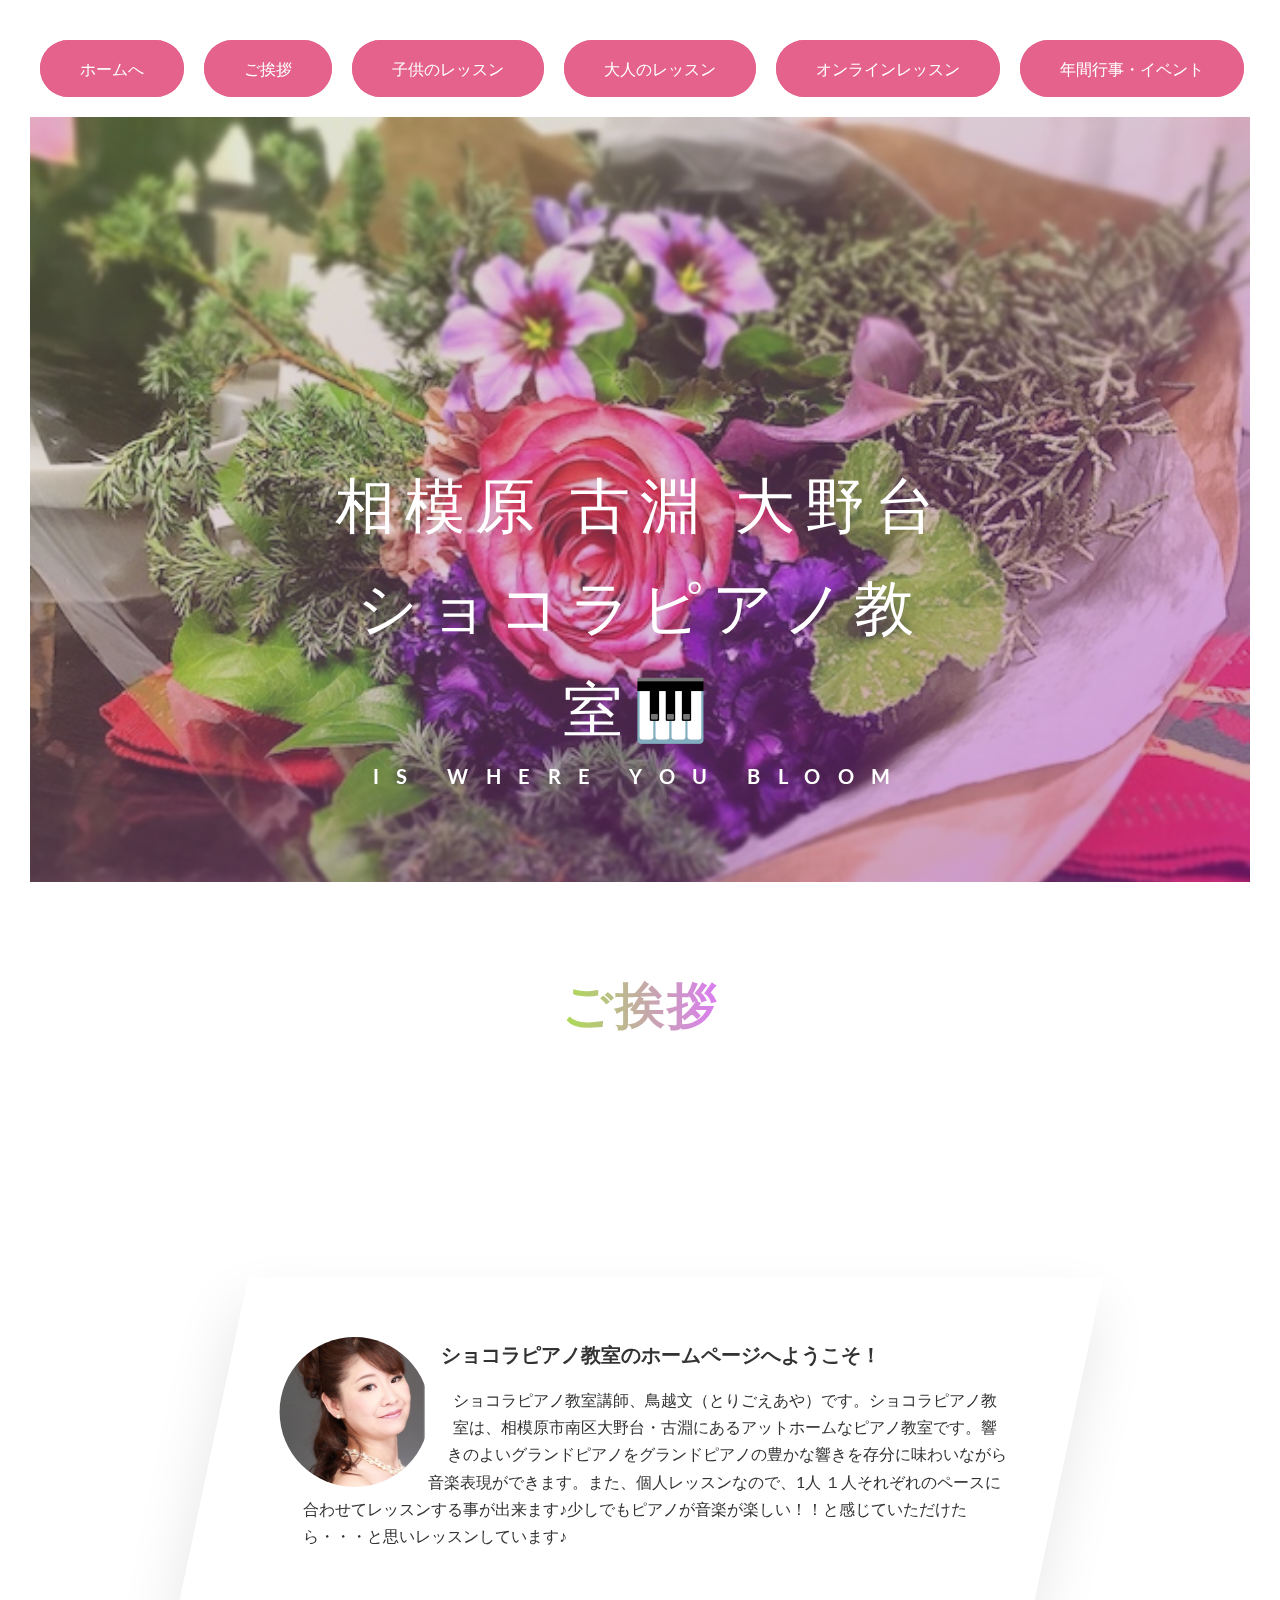
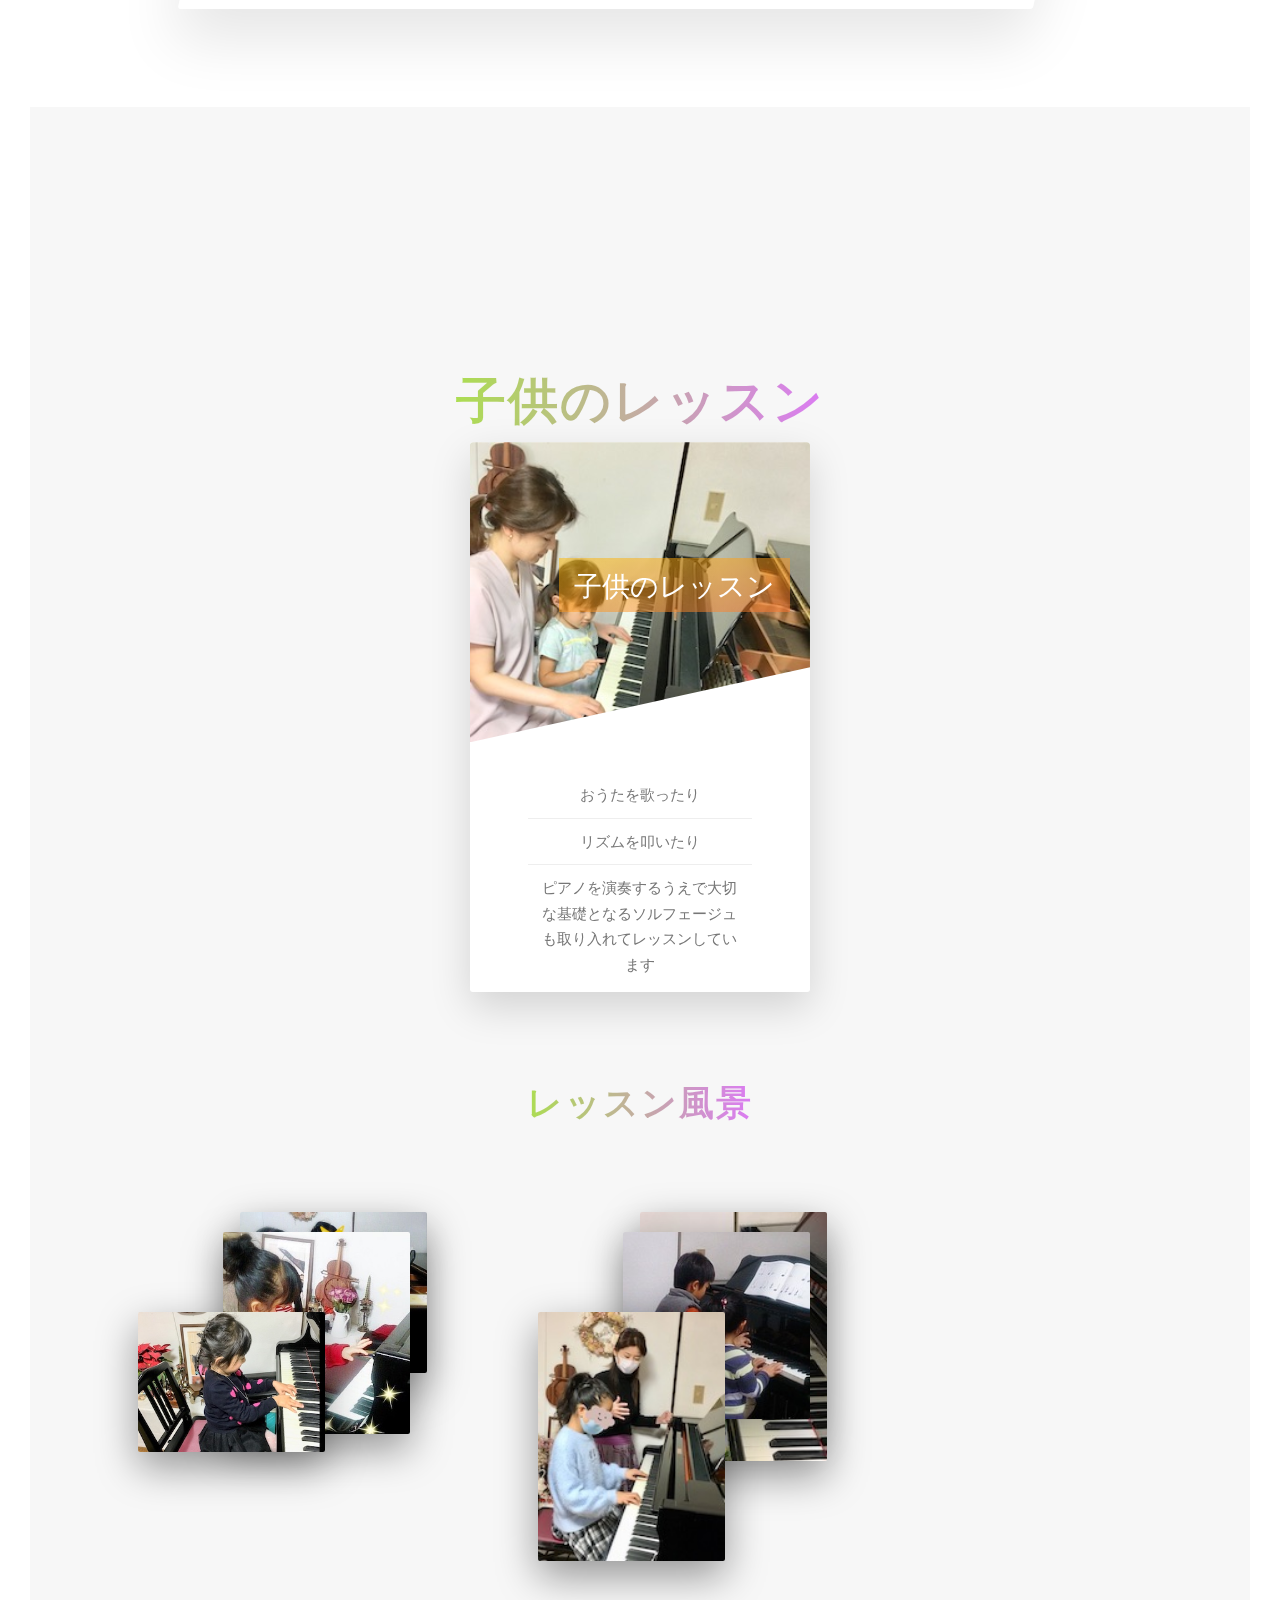
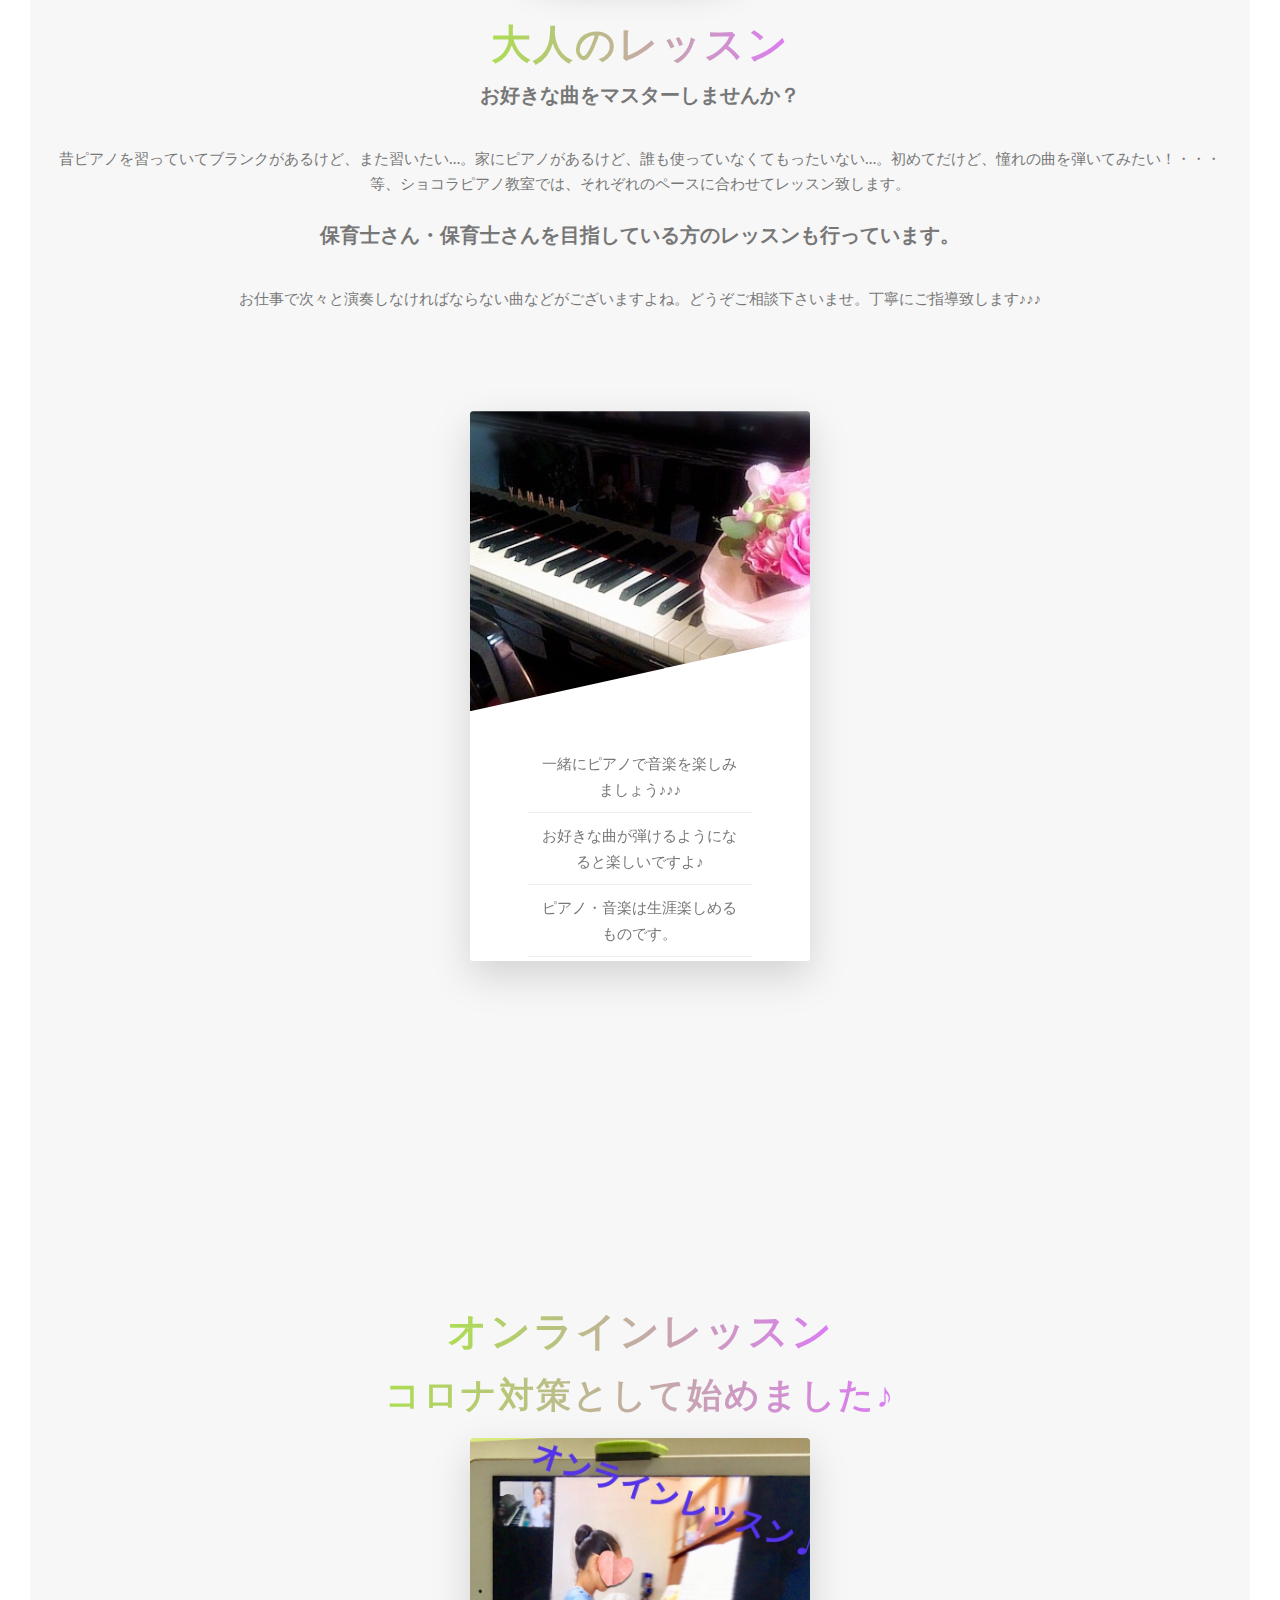
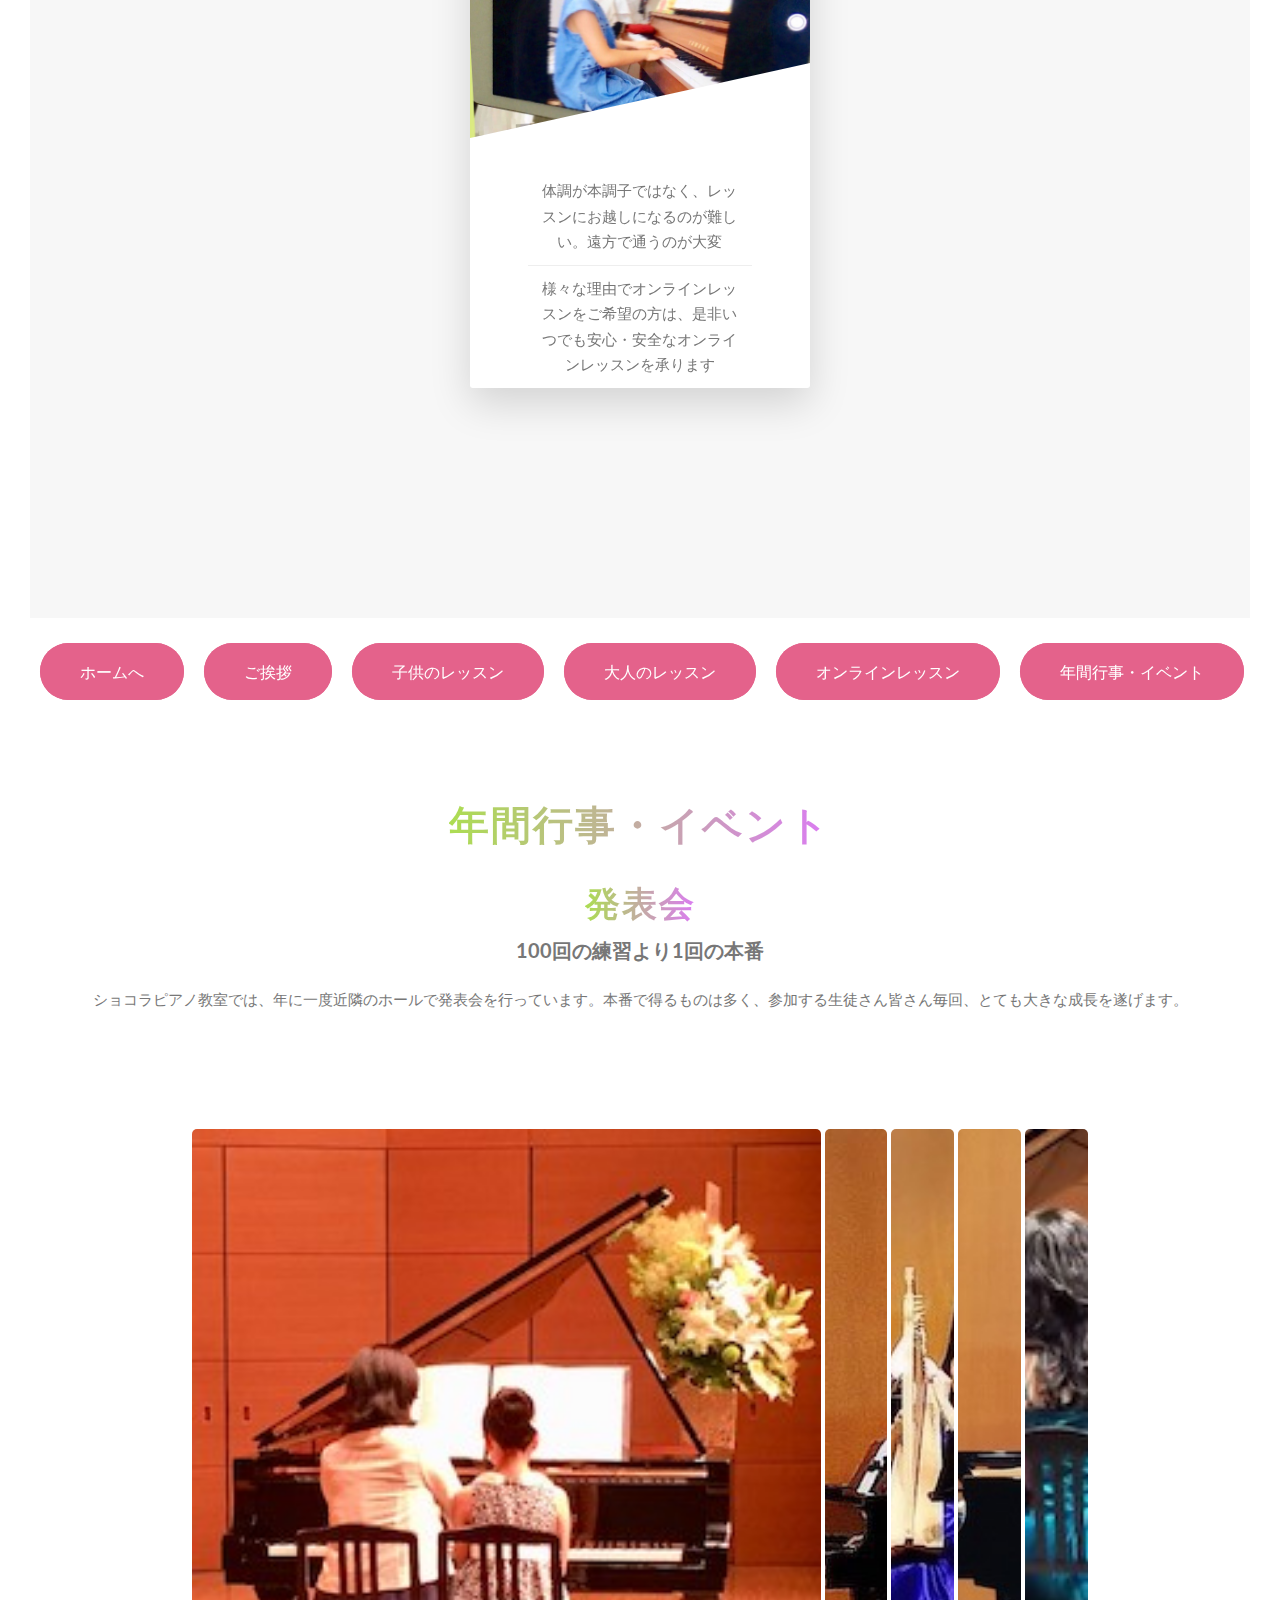
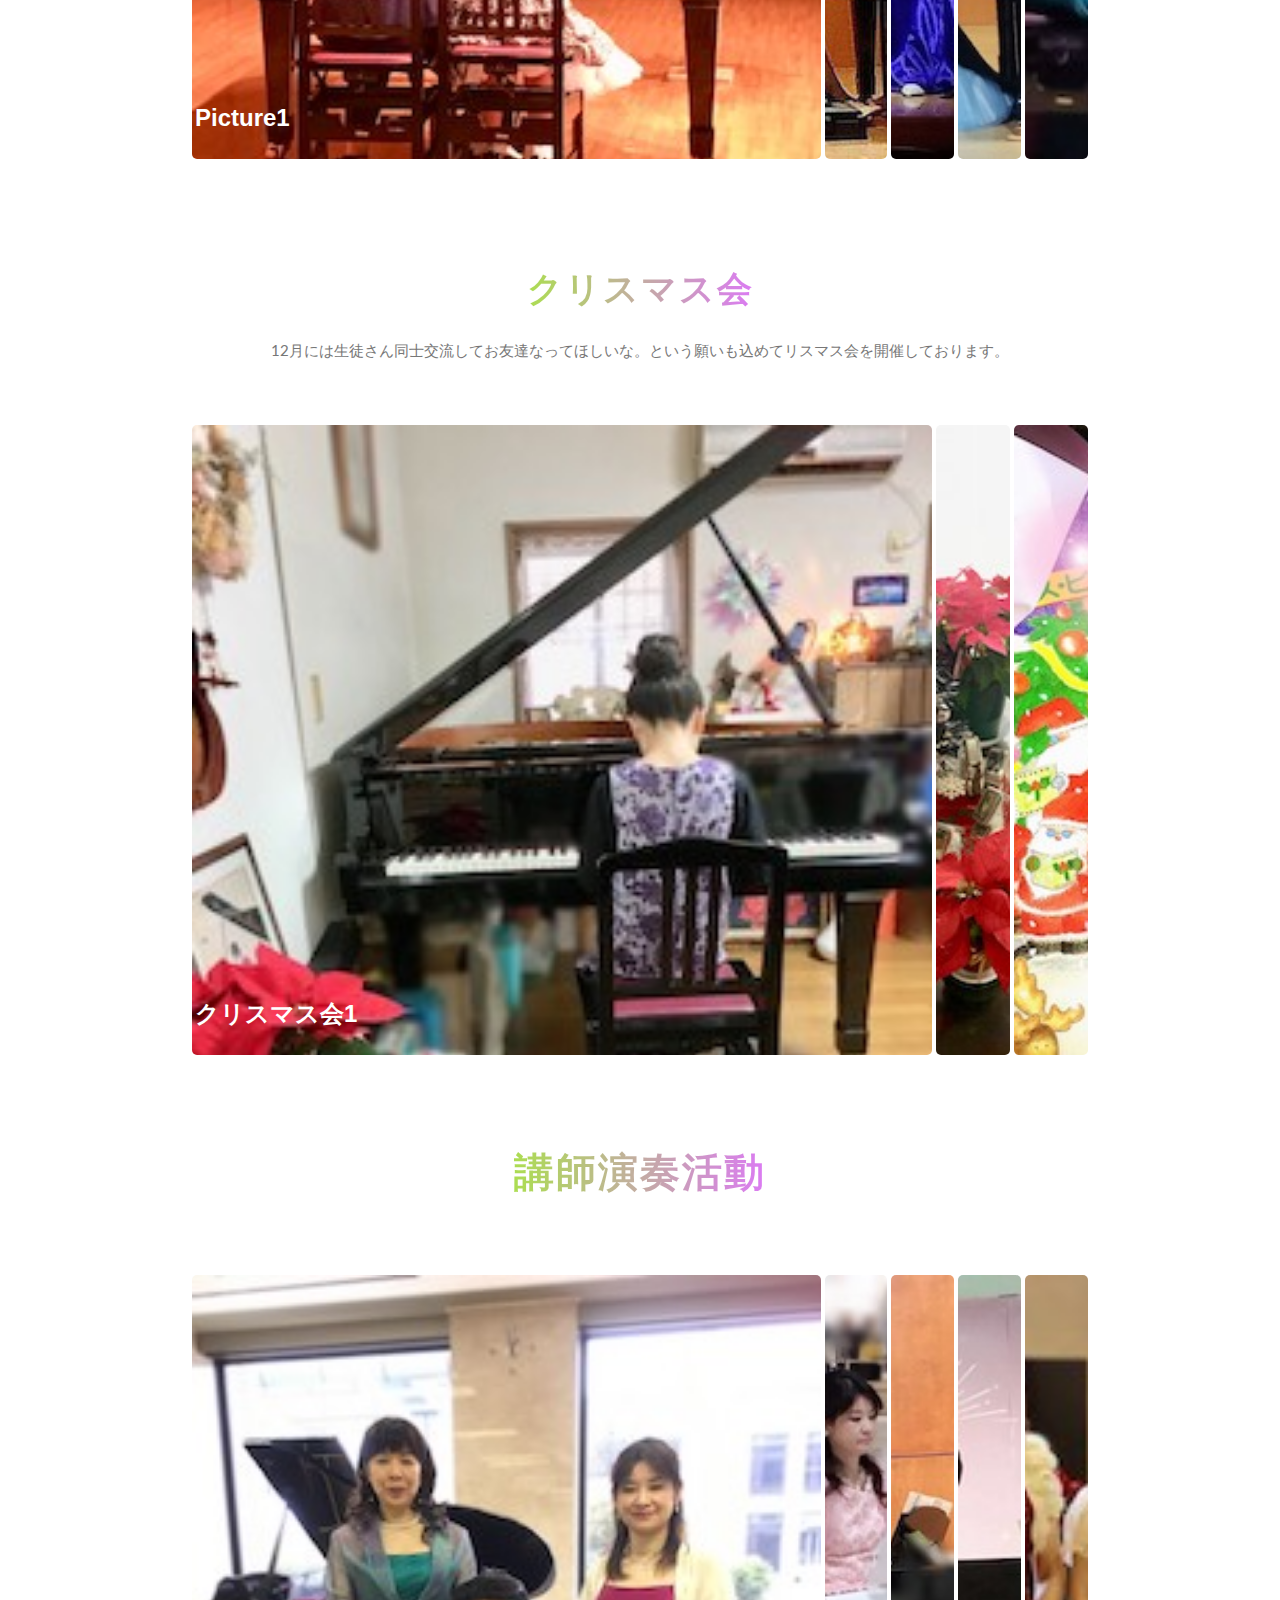
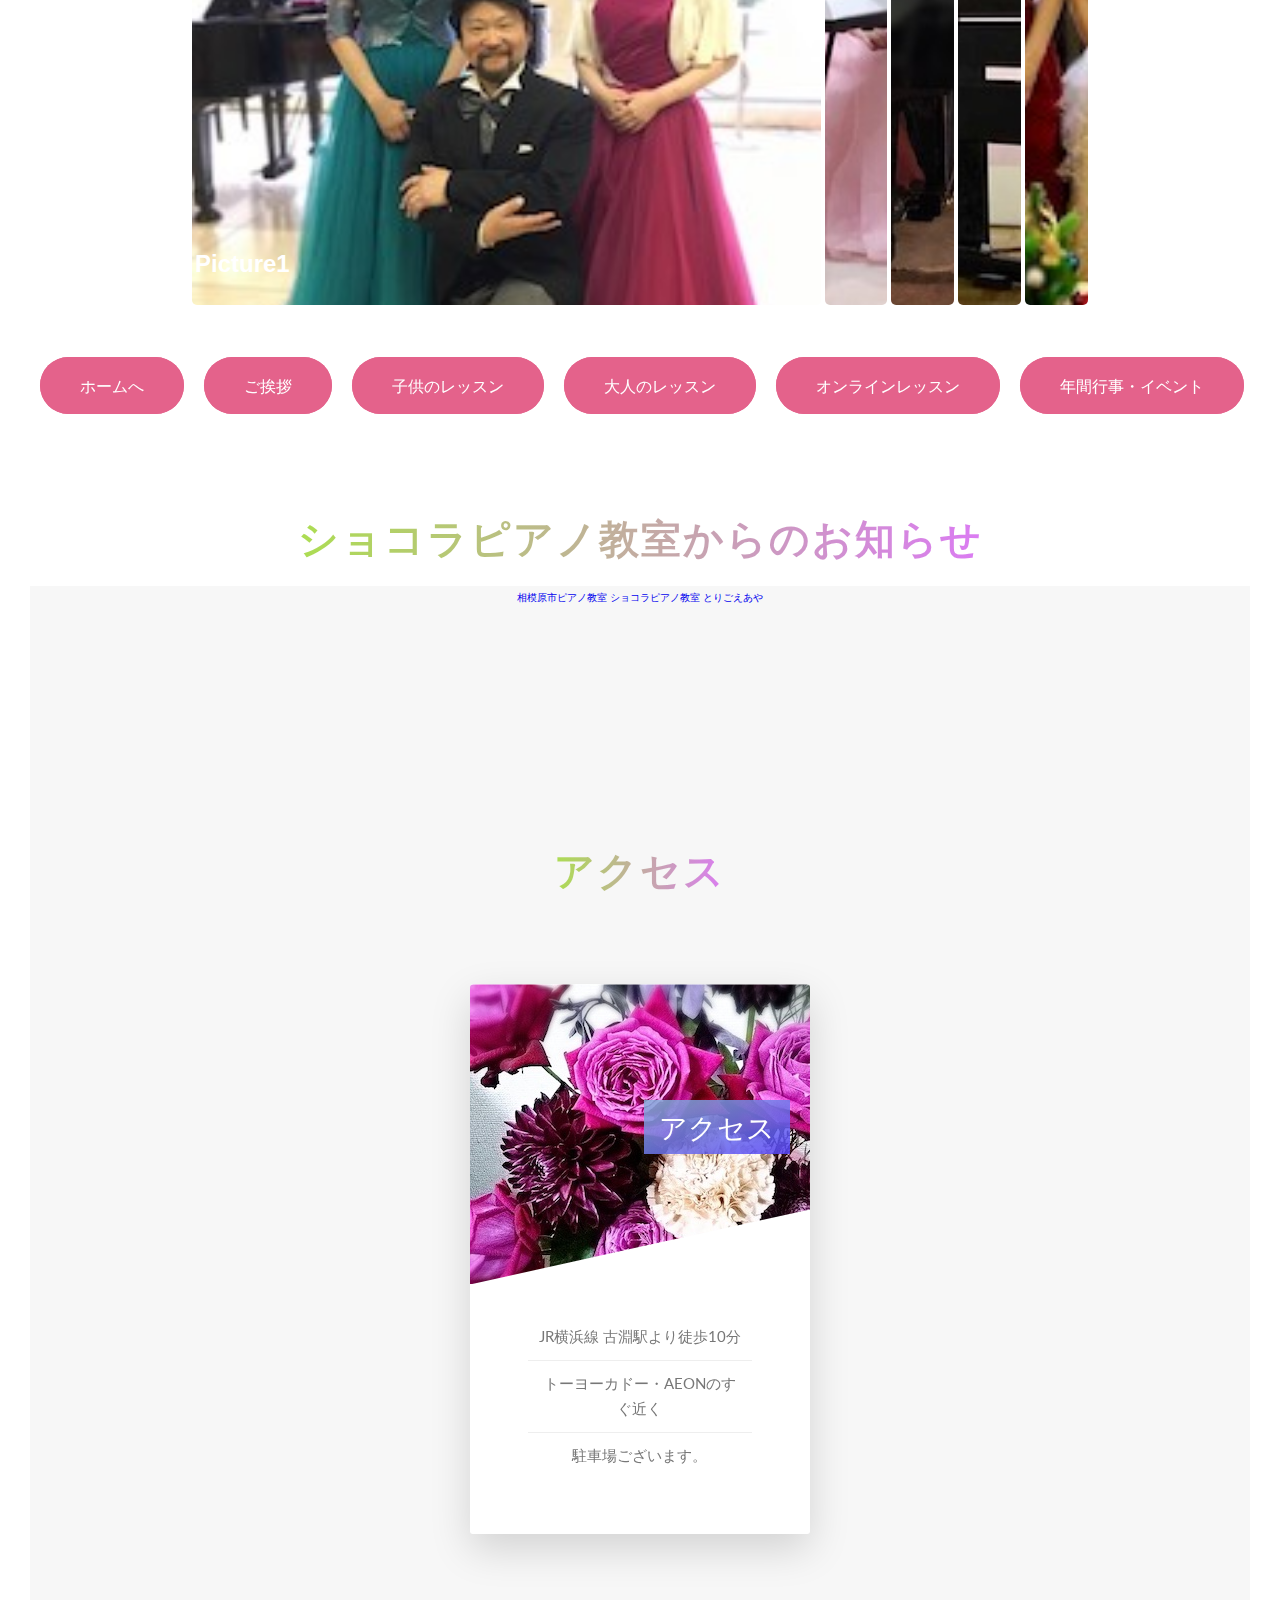
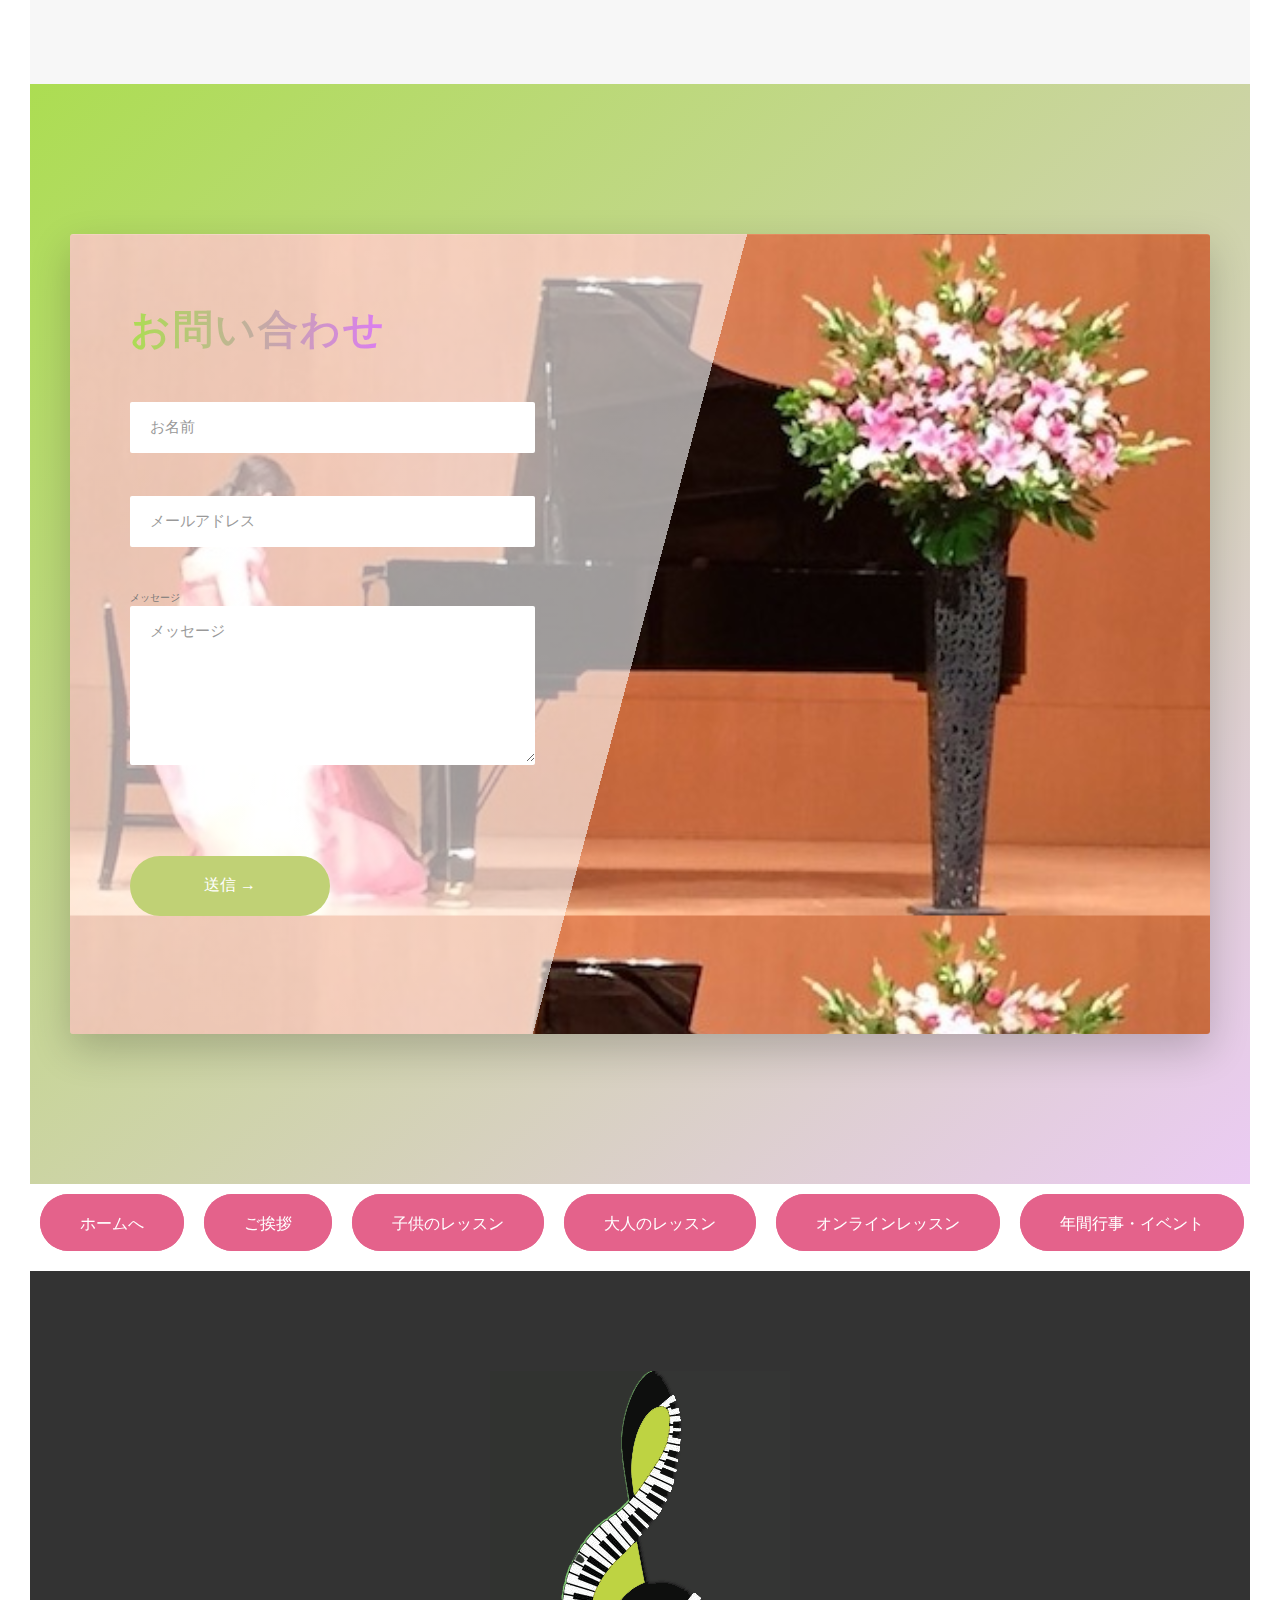
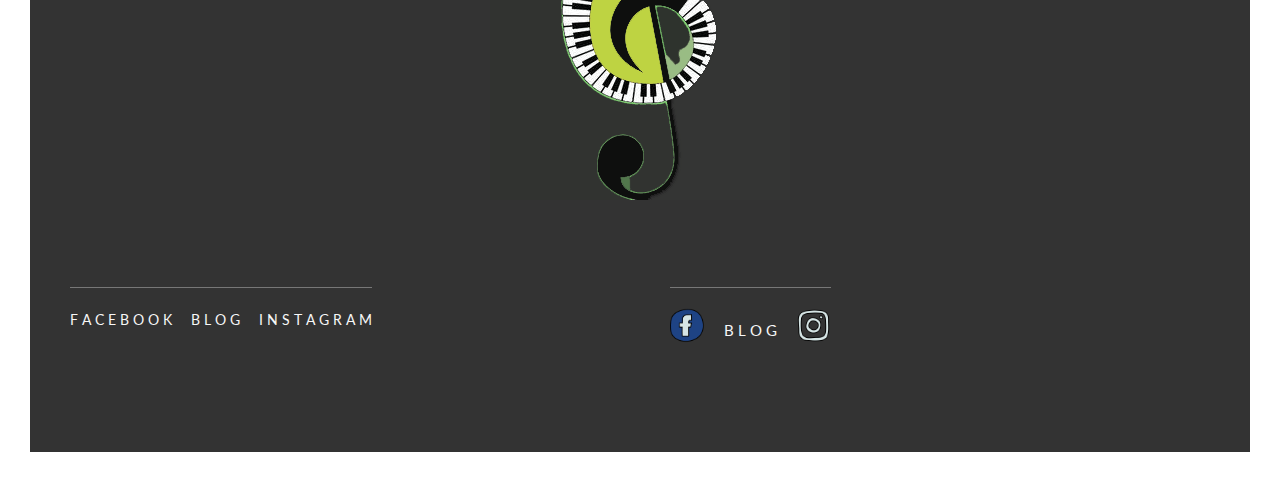
==== index.html @ 2143bd42 "送信ボタンリバート" ====
<!DOCTYPE html>
<html lang="ja">
<head>
    <meta charset="UTF-8" />
    <meta name="viewport" content="width=device-width, initial-scale=1.0" />
        <meta http-equiv="X-UA-Compatible" content="ie=edge">
        <meta name="description" content="ショコラピアノ教室 is where you bloom">
        <!-- <meta property="og:url" content="https://chocolatpianoar.com" /> -->
        <meta property="og:type" content=" ページの種類" />
        <meta property="og:title" content="相模原 古淵 大野台 ショコラピアノ教室🎹" />
        <meta property="og:description" content="幼児～大人の方迄、それぞれのペースに合わせて丁寧にレッスン致します。" />
        <meta property="og:site_name" content="相模原 古淵 大野台 ショコラピアノ教室🎹" />
        <meta property="og:image" content="https://chocolatpianoar.netlify.app/img/profile-pink.jpg" />

        <link href="https://fonts.googleapis.com/css?family=Lato:100,300,400,700,900" rel="stylesheet">
        <!-- <link rel="manifest" href="manifest.json" /> -->
        <link rel="stylesheet" href="css/icon-font.css">
        <!-- <link rel="apple-touch-icon" href="img/icons/icon-192x192.png" /> -->
    	<!-- <link rel="apple-touch-icon" href="img/icons/icon-512x512.png" /> -->
		<meta name="theme-color"content="#d5b6e8" />

        <link rel="stylesheet" href="css/style.css">
        <!-- <link rel="stylesheet" href="css/style.min.css"> -->
        <link rel="shortcut icon" type="image/png" href="img/favicon.png">

        <title>ショコラピアノ教室 | 相模原 古淵 大野台</title>
    </head>
    <body>
        <div class="horizontal_nav">
                <ul class="horizontal-list">
                <li><a href="#" class="btn btn--pink btn--animated">ホームへ</a></li>
                <li><a href="#section-profile" class="btn btn--pink btn--animated">ご挨拶</a></li>
                <li><a href="#kid" class="btn btn--pink btn--animated">子供のレッスン</a></li>
                <li><a href="#adult" class="btn btn--pink btn--animated">大人のレッスン</a></li>
                <li><a href="#online" class="btn btn--pink btn--animated">オンラインレッスン</a></li>
                <li><a href="#event" class="btn btn--pink btn--animated">年間行事・イベント</a></li>
                <li><a href="#activity" class="btn btn--pink btn--animated">講師演奏活動</a></li>
                <li><a href="#tweet" class="btn btn--pink btn--animated">お知らせ</a></li>
                <li><a href="#popup-access" class="btn btn--pink btn--animated">アクセス</a></li>
                <li><a href="#book-now" class="btn btn--pink btn--animated">お問い合わせ</a></li>
            </ul>
        </div>

        <header class="header u-margin-bottom-big">
            <div class="header__text-box">
                <h1 class="heading-primary">
                    <span class="heading-primary--main">相模原 古淵 大野台<br />ショコラピアノ教室🎹</span>
                    <span class="heading-primary--main_mobile"><sup>相模原<br />古淵<br />大野台</sup><br/>ショコラピアノ<br/>教室<br/>🎹</span>
                    <span class="heading-primary--sub">is where you bloom</span>
                </h1>
            </div>
        </header>

        <main>
            <div class="u-center-text u-margin-bottom-big">
                  <h2 class="heading-secondary" style="font-size:5rem">
                      ご挨拶
                  </h2>
              </div>
            <section class="section-stories u-margin-bottom-big" id="section-profile">
                <div class="bg-video">
                    <video class="bg-video__content" autoplay="" muted="" loop="">
                        <source src="img/video.mp4" type="video/mp4">
                        <source src="img/video.webm" type="video/webm">Your browser is not supported!
                    </video>
                </div>
                <div class="bg-mobile">
                    <div class="bg-mobile__content"></div>
                </div>

                <div class="row">
                    <div class="story">
                        <figure class="story__shape">
                            <img src="img/profile-dress.jpg" alt="とりごえ あや" class="story__img">
                            <figcaption class="story__caption">講師: <br/>とりごえ あや</figcaption>
                        </figure>
                        <div class="story__text">
                            <h3 class="heading-tertiary u-margin-bottom-small">ショコラピアノ教室のホームページへようこそ！</h3>
                            <p style='color:#333'>
                                ショコラピアノ教室講師、鳥越文（とりごえあや）です。ショコラピアノ教室は、相模原市南区大野台・古淵にあるアットホームなピアノ教室です。響きのよいグランドピアノをグランドピアノの豊かな響きを存分に味わいながら音楽表現ができます。また、個人レッスンなので、1人 １人それぞれのペースに合わせてレッスンする事が出来ます♪少しでもピアノが音楽が楽しい！！と感じていただけたら・・・と思いレッスンしています♪
                            </p>
                        </div>
                    </div>
                </div>
            </section>

            <section class="section-tours"  id='kid'>
                <div class="u-center-text">
                    <h1 class="heading-secondary" style="font-size:5rem">
                    子供のレッスン
                    </h1>
                </div>

                <div class="row">
                      <div class="col-1-of-3">
                        <div class="composition">
                            <!-- <img src="img/kids-2.jpg" alt="ショコラピアノ教室 Photo 1" class="composition__photo composition__photo--p1">
                            <img src="img/kid-4.jpg" alt="ショコラピアノ教室 Photo 2" class="composition__photo composition__photo--p2">
                            <img src="img/kid-1.jpg" alt="ショコラピアノ教室 Photo 3" class="composition__photo composition__photo--p3"> -->&nbsp;
                        </div>
                      </div>
                    <div class="col-1-of-3">
                        <div class="card">
                           <div class="card__side card__side--front">
                                <div class="card__picture card__picture--1">
                                    &nbsp;
                                </div>
                                <h4 class="card__heading">
                                    <span class="card__heading-span card__heading-span--1">子供のレッスン</span>
                                </h4>
                                <div class="card__details">
                                    <ul>
                                        <li>おうたを歌ったり</li>
                                        <li>リズムを叩いたり</li>
                                        <li>ピアノを演奏するうえで大切な基礎となるソルフェージュも取り入れてレッスンしています</li>
                                    </ul>
                                </div>
                           </div>
                           <div class="card__side card__side--back card__side--back-1">
                                <div class="card__cta">
                                    <div class="card__price-box">
                                        <p class="card__price-only">【入会金】・・・￥5000</p>
                                        <p class="card__price-only">【幼児・小学生】<br/>
                                        ♪ 初級(30分)・・・￥7200<br/>
                                       ♪ 中級-ブルグミュラー-(30分)・・・￥8400</p>
                                        <p class="card__price-only">♪   上級-ソナチネ- (40分)・・・￥10500</p>

                                    </div>
                                    <a href="#popup" class="btn btn--white">体験レッスン</a>
                                </div>
                            </div>
                       </div>
                    </div>
                      <div class="col-1-of-3">&nbsp;</div>
                </div>


                <!-- <div class="col-1-of-3">&nbsp;</div> -->
                        <!-- <div class="composition"> -->
                         <div class="u-center-text u-margin-bottom-big">
                    <h2 class="heading-secondary u-margin-bottom-big">
                    レッスン風景
                    </h2>

                <div class="row">
                      <div class="col-1-of-3">
                        <div class="composition">
                            <img src="img/kids-2.jpg" alt="ショコラピアノ教室 Photo 1" class="composition__photo composition__photo--p1">
                            <img src="img/kid-1.jpg" alt="ショコラピアノ教室 Photo 2" class="composition__photo composition__photo--p2">
                            <img src="img/kid-4.jpg" alt="ショコラピアノ教室 Photo 3" class="composition__photo composition__photo--p3">
                        </div>
                    </div>
                    <div class="col-1-of-3">&nbsp;</div>
                    <div class="col-1-of-3">
                        <div class="composition">
                            <img src="img/kids-5.jpg" alt="ショコラピアノ教室 Photo 4" class="composition__photo composition__photo--p1">
                            <img src="img/kids-3.jpg" alt="ショコラピアノ教室 Photo 5" class="composition__photo composition__photo--p2">
                            <img src="img/kids-6.jpg" alt="ショコラピアノ教室 Photo 6" class="composition__photo composition__photo--p3">
                        </div>
                    </div>
                 </div>
         </section>

            <section class="section-tours u-margin-bottom-small"  id='adult'>
                <div class="u-center-text u-margin-bottom-big" id='adult'>
                    <h1 class="heading-secondary" style="font-size:4rem">
                        大人のレッスン
                    </h1>
                    <h3 class="heading-tertiary u-margin-bottom-small">お好きな曲をマスターしませんか？</h3>
                        <p class="feature-box__text">
                            昔ピアノを習っていてブランクがあるけど、また習いたい…。家にピアノがあるけど、誰も使っていなくてもったいない…。初めてだけど、憧れの曲を弾いてみたい！・・・等、ショコラピアノ教室では、それぞれのペースに合わせてレッスン致します。
                        </p>
                    <h3 class="heading-tertiary u-margin-bottom-small">保育士さん・保育士さんを目指している方のレッスンも行っています。</h3>
                        <p class="feature-box__text">
                            お仕事で次々と演奏しなければならない曲などがございますよね。どうぞご相談下さいませ。丁寧にご指導致します♪♪♪
                        </p>
                </div>

                <div class="row">
                    <div class="col-1-of-3"><sup>&nbsp;</sup></div>

                    <div class="col-1-of-3">
                        <div class="card">
                            <div class="card__side card__side--front">
                                <div class="card__picture card__picture--2">
                                    &nbsp;
                                </div>
                                <div class="card__details">
                                    <ul>
                                        <li>一緒にピアノで音楽を楽しみましょう♪♪♪</li>
                                        <li>お好きな曲が弾けるようになると楽しいですよ♪</li>
                                        <li>ピアノ・音楽は生涯楽しめるものです。</li>
                                        <li>家事の合間・お買い物ついで、すきま時間・午前中・休日などにピアノを習ってみませんか！？</li>
                                    </ul>
                                </div>

                            </div>
                            <div class="card__side card__side--back card__side--back-2">
                              <div class="card__cta">
                                    <div class="card__price-box">
                                        <p class="card__price-only">【中学生 〜 一般の方】</p>
                                        <p class="card__price-only">♪   初級・中級 (30分) ・・・￥8400<br/>
                                       ♪ 中級-ブルグミュラー-(30分)・・・￥8400</p>
                                        <p class="card__price-only">♪   上級-ソナチネ- (40分)・・・￥10500</p>
                                        <p class="card__price-only">【月２回コース】(大人の方のみ)<br/>♪お月謝（30分）・・・￥5000</p>
                                        <p class="card__price-only">【１レッスン制 】  （火・水・土）<br/>♪1レッスン(30分)・・・￥3000 <br/>☆入会金は必要ございません
                                        </p>
                                    </div>
                                    <a href="#popup" class="btn btn--white">体験レッスン</a>
                                </div>
                            </div>
                        </div>
                   <div class="col-1-of-3"><sup>&nbsp;</sup></div>
                    <div class="col-1-of-3">&nbsp;</div>
                </div>
            </section>

            <section class="section-tours u-margin-bottom-small"  id='online'>
                    <div class="u-center-text u-margin-bottom-big" >
                    <h2 class="heading-secondary" style="font-size:4rem">
                        オンラインレッスン
                    </h2>
                    <div class="u-center-text u-margin-bottom-small">
                    <h2 class="heading-secondary">
                        コロナ対策として始めました♪
                    </h2>
                </div>
                <div class="row">
                 <div class="col-1-of-3">&nbsp;</div>

                    <div class="col-1-of-3">
                        <div class="card">
                            <div class="card__side card__side--front">
                                <div class="card__picture card__picture--4">
                                    &nbsp;
                                </div>
                                <h4 class="card__heading">
                                    <!-- <span class="card__heading-span card__heading-span--3">オンラインレッスン</span> -->
                                </h4>
                                <div class="card__details">
                                    <ul>
                                        <li>体調が本調子ではなく、レッスンにお越しになるのが難しい。遠方で通うのが大変</li>
                                        <li>様々な理由でオンラインレッスンをご希望の方は、是非いつでも安心・安全なオンラインレッスンを承ります</li>
                                    </ul>
                                </div>

                            </div>
                            <div class="card__side card__side--back card__side--back-3">
                                <div class="card__cta">
                                    <div class="card__price-box">
                                        <p class="card__price-only">お問い合わせいただいたときの空き状況により、ご相談してレッスン日時を決めていきます。<br/>&nbsp;</p>

                                    </div>
                                    <a href="#popup" class="btn btn--white">体験レッスン</a>
                                </div>
                            </div>
                        </div>
                    </div>
                 <div class="col-1-of-3">&nbsp;</div>
                 </div>
                </div>
                </div>
            </section>
        <div class="horizontal_nav">
                <ul class="horizontal-list">
                <li><a href="#" class="btn btn--pink btn--animated">ホームへ</a></li>
                <li><a href="#section-profile" class="btn btn--pink btn--animated">ご挨拶</a></li>
                <li><a href="#kid" class="btn btn--pink btn--animated">子供のレッスン</a></li>
                <li><a href="#adult" class="btn btn--pink btn--animated">大人のレッスン</a></li>
                <li><a href="#online" class="btn btn--pink btn--animated">オンラインレッスン</a></li>
                <li><a href="#event" class="btn btn--pink btn--animated">年間行事・イベント</a></li>
                <li><a href="#activity" class="btn btn--pink btn--animated">講師演奏活動</a></li>
                <li><a href="#tweet" class="btn btn--pink btn--animated">お知らせ</a></li>
                <li><a href="#popup-access" class="btn btn--pink btn--animated">アクセス</a></li>
                <li class="u-margin-top-big"><a href="#book-now" class="btn btn--pink btn--animated">お問い合わせ</a></li>
            </ul>
        </div>

            <section class="section-activity" id="event">
                <div class="u-center-text u-margin-bottom-small">
                    <h1 class="heading-secondary" style="font-size:4rem">
                        年間行事・イベント
                    </h1>
                </div>
                <div class="u-center-text u-margin-bottom-small" id="happyoukai">
                <h2 class="heading-secondary">発表会</h2>
                 <h3 class="heading-tertiary">100回の練習より1回の本番</h3>
                 <p class="feature-box__text">ショコラピアノ教室では、年に一度近隣のホールで発表会を行っています。本番で得るものは多く、参加する生徒さん皆さん毎回、とても大きな成長を遂げます。</p>
                </div>

                <div class="row">
                    <!-- <div class="col-1-of-3">&nbsp;</div> -->
                      <div class="col-1-of-3 hide">
                        <div class="composition" style="position:relative">
                            <img src="img/happyoukai-3.jpg" alt="ショコラピアノ教室 Photo 7" class="composition__photo composition__photo--p1">
                            <img src="img/happyoukai-2.jpg" alt="ショコラピアノ教室 Photo 8" class="composition__photo composition__photo--p2">
                            <img src="img/happyoukai-1.jpg" alt="ショコラピアノ教室 Photo 9" class="composition__photo composition__photo--p3">
                        </div>
                    </div>
                    <!-- <div class="col-1-of-3">&nbsp;</div> -->

                 </div>
                        <div class="picture__wrapper">
                            <div class="panel__container">
                                <div class="panel active" style="background-image:url('img/happyoukai-10.jpg')">
                                    <h3>Picture1</h3>
                                </div>
                                <div class="panel" style="background-image:url('img/happyoukai-5.jpg')">
                                    <h3>Picture2</h3>
                                </div>
                                <div class="panel" style="background-image:url('img/happyoukai-6.jpg')">
                                    <h3>Picture3</h3>
                                </div>
                                <div class="panel" style="background-image:url('img/happyoukai-7.jpg')">
                                    <h3>Picture4</h3>
                                </div>
                                <div class="panel" style="background-image:url('img/happyoukai-8.jpg">
                                    <h3>Picture5</h3>
                                </div>
                            </div>
                        </div>
                    <div class="row">
                        <!-- <div class="col-1-of-3">&nbsp;</div> -->
                        <div class="col-1-of-3">&nbsp;</div>
                        <div class="col-1-of-3">
                            <div class="composition hide">
                                <img src="img/happyoukai-1.jpg" alt="ショコラピアノ教室 Photo 10" class="composition__photo composition__photo--p1">
                                <img src="img/happyoukai-4.jpg" alt="ショコラピアノ教室 Photo 11" class="composition__photo composition__photo--p2">
                                <img src="img/happyoukai-3.jpg" alt="ショコラピアノ教室 Photo 12" class="composition__photo composition__photo--p3">
                            </div>
                        </div>
                     </div>


                <div class="section-activity" id="christmas" >
                <div class="u-center-text">
                    <h2 class="heading-secondary">
                    クリスマス会
                    </h2>
                    <p class="feature-box__text  u-margin-bottom-medium">
                        12月には生徒さん同士交流してお友達なってほしいな。という願いも込めてリスマス会を開催しております。
                     </p>
                <div class="picture__wrapper">
                    <div class="panel__container">
                        <div class="panel active" style="background-image:url('img/christmas-3.jpg')">
                            <h3>クリスマス会1</h3>
                        </div>
                        <div class="panel" style="background-image:url('img/christmas-2.jpg')">
                            <h3>クリスマス会2</h3>
                        </div>
                        <div class="panel" style="background-image:url('img/christmas-1.jpg">
                            <h3>クリスマス会3</h3>
                        </div>
                    </div>
                </div>
             </section>
             <div class="u-margin-bottom-big"></div>

         <section class="section-activity" id="activity" >
            <div class="u-center-text">
            <h1 class="heading-secondary" style="font-size:4rem">
             講師演奏活動<br>&nbsp;</h1>
            <div class="picture__wrapper u-margin-bottom-medium">
                <div class="panel__container">
                    <div class="panel active" style="background-image:url('img/ensou-1.jpg')">
                        <h3>Picture1</h3>
                    </div>
                    <div class="panel" style="background-image:url('img/ensou-2.jpg')">
                        <h3>Picture2</h3>
                    </div>
                    <div class="panel" style="background-image:url('img/ensou-3.jpg')">
                        <h3>Picture3</h3>
                    </div>
                    <div class="panel" style="background-image:url('img/ensou-4.jpg')">
                        <h3>Picture4</h3>
                    </div>
                    <div class="panel" style="background-image:url('img/ensou-5.jpg">
                        <h3>Picture5</h3>
                    </div>
                </div>
            </div>

            <div class="horizontal_nav">
                    <ul class="horizontal-list">
                    <li><a href="#" class="btn btn--pink btn--animated">ホームへ</a></li>
                    <li><a href="#section-profile" class="btn btn--pink btn--animated">ご挨拶</a></li>
                    <li><a href="#kid" class="btn btn--pink btn--animated">子供のレッスン</a></li>
                    <li><a href="#adult" class="btn btn--pink btn--animated">大人のレッスン</a></li>
                    <li><a href="#online" class="btn btn--pink btn--animated">オンラインレッスン</a></li>
                    <li><a href="#event" class="btn btn--pink btn--animated">年間行事・イベント</a></li>
                    <li><a href="#activity" class="btn btn--pink btn--animated">講師演奏活動</a></li>
                    <li><a href="#tweet" class="btn btn--pink btn--animated">お知らせ</a></li>
                    <li><a href="#popup-access" class="btn btn--pink btn--animated">アクセス</a></li>
                    <li class="u-margin-top-big"><a href="#book-now" class="btn btn--pink btn--animated">お問い合わせ</a></li>
                </ul>
            </div>
        </section>
        <section class="section-tweet" id="tweet">
                <div class="u-center-text u-margin-bottom-big">
                    <h2 class="heading-secondary" style="font-size:4rem">
                        ショコラピアノ教室からのお知らせ
                    </h2>
                    <div class="col-3-of-1">&nbsp;</div>
                    <div id="fb-root"></div>
                       <script async defer crossorigin="anonymous" src="https://connect.facebook.net/ja_JP/sdk.js#xfbml=1&version=v9.0" nonce="Pl0S9CSN"></script>
                     <div class="fb-page" data-href="https://www.facebook.com/chocolatpianoa/" data-tabs="timeline" data-width="300" data-height="" data-small-header="true" data-adapt-container-width="true" data-hide-cover="false" data-show-facepile="true"><blockquote cite="https://www.facebook.com/chocolatpianoa/" class="fb-xfbml-parse-ignore"><a href="https://www.facebook.com/chocolatpianoa/">相模原市ピアノ教室 ショコラピアノ教室 とりごえあや</a></blockquote></div>

        </section>

        <section class="section-tours" id="section-lesson">
                <div class="u-center-text u-margin-bottom-big">
                    <h2 class="heading-secondary" style="font-size:4rem">
                        アクセス
                    </h2>
                </div>

                <div class="row">
                    <div class="col-1-of-3">&nbsp;</div>
                    <div class="col-1-of-3">
                        <div class="card">
                            <div class="card__side card__side--front">
                                <div class="card__picture card__picture--3">
                                    &nbsp;
                                </div>
                                <h4 class="card__heading">
                                    <span class="card__heading-span card__heading-span--3">アクセス</span>
                                </h4>
                                <div class="card__details">
                                    <ul>
                                        <li>JR横浜線 古淵駅より徒歩10分</li>
                                        <li>トーヨーカドー・AEONのすぐ近く</li>
                                        <li>駐車場ございます。</li>
                                    </ul>
                                </div>

                            </div>
                            <div class="card__side card__side--back card__side--back-3">
                                <div class="card__cta">
                                    <div class="card__price-box">
                                        <p class="card__price-only">お問い合わせいただいたときの空き状況により、ご相談してレッスン日時を決めていきます。<br/>&nbsp;</p>
                                        <p class="card__price-only"><b>☆大人の男性の方はご遠慮いただいております。大変申し訳ございませんが、ご了承下さいませ。</b></p>
                                    </div>
                                    <a href="#popup-access" class="btn btn--white">アクセス</a>
                                </div>
                            </div>
                        </div>
                    </div>
                      <div class="col-1-of-3">&nbsp;</div>
                </div>
            </section>


            <section class="section-book" id="book-now">
                <div class="row">
                    <div class="book">
                        <div class="book__form">
                                <div class="u-margin-bottom-medium">
                                    <h2 class="heading-secondary" style="font-size:4rem">
                                        お問い合わせ
                                    </h2>
                                </div>
                            <form name="contact" method="POST" data-netlify="true">
                                <div class="form__group" style="display:none">
                                    <label for="subject" class="form__label">ショコラピアノ教室ホームページからの問い合わせ
                                    <input type="subject" subject="subject" id="subject">
                                    </label>
                                </div>
                                <div class="form__group">
                                    <input type="text" name="name" class="form__input" placeholder="お名前" id="name" required/>
                                    <label for="name" class="form__label">お名前
                                    </label>
                                </div>

                                <div class="form__group">
                                    <input type="email" name="email" class="form__input" placeholder="メールアドレス" id="email" required/>
                                    <label for="email" class="form__label">メールアドレス
                                    </label>
                                </div>
                                <div class="form__group">
                                    <label for="message" class="form_label">メッセージ
                                    <textarea name ="message" class="form__input" placeholder="メッセージ" id="message" required rows="7"></textarea>
                                    </label>
                                </div>
                                <div class="field">
                                    <div data-netlify-recaptcha="true"></div>
                                </div>
                                <div class="form__group"><br/>
                                    <button type="submit" class="btn btn--green">送信 &rarr;</button>
                                </div>
                            </form>
                        </div>
                    </div>
                </div>
            </section>
        <div class="horizontal_nav">
                <ul class="horizontal-list">
                <li><a href="#" class="btn btn--pink btn--animated">ホームへ</a></li>
                <li><a href="#section-profile" class="btn btn--pink btn--animated">ご挨拶</a></li>
                <li><a href="#kid" class="btn btn--pink btn--animated">子供のレッスン</a></li>
                <li><a href="#adult" class="btn btn--pink btn--animated">大人のレッスン</a></li>
                <li><a href="#online" class="btn btn--pink btn--animated">オンラインレッスン</a></li>
                <li><a href="#event" class="btn btn--pink btn--animated">年間行事・イベント</a></li>
                <li><a href="#activity" class="btn btn--pink btn--animated">講師演奏活動</a></li>
                <li><a href="#tweet" class="btn btn--pink btn--animated">お知らせ</a></li>
                <li><a href="#popup-access" class="btn btn--pink btn--animated">アクセス</a></li>
                <li><a href="#book-now" class="btn btn--pink btn--animated">お問い合わせ</a></li>
            </ul>
        </div>
        </main>

        <footer class="footer">
            <div class="footer__logo-box">

                <picture class="footer__logo">
                    <source srcset="img/logo-green-small-1x.png 1x, img/logo-green-small-2x.png 2x" media="(max-width: 37.5em)">
                    <img alt="ショコラピアノ教室ロゴ" src="img/logo-white.png">
                </picture>



            </div>
            <div class="row">
                <div class="col-1-of-2">
                    <div class="footer__navigation">
                        <ul class="footer__list">
                            <li class="footer__item"><a href="https://www.facebook.com/chocolatpianoa" class="footer__link" target="_blank" rel="noopener" >F a c e b o o k</a></li>
                            <li class="footer__item" ><a href="https://profile.ameba.jp/ameba/chocolatpianoa/" class="footer__link" target="_blank" rel="noopener" >B l o g</a></li>
                            <li class="footer__item"><a href="https://www.instagram.com/chocolatpianoa2019/" class="footer__link" target="_blank" rel="noopener">I n s t a g r a m</a></li>
                            <!-- <li class="footer__item"><a href="https://www.instagram.com/chocolatpianoa2019/" class="footer__link" target="_blank" rel="noopener">T w i t t e r</a></li> -->

                        </ul>
                    </div>
                </div>
                <div class="col-1-of-2">
                    <div class="footer__navigation">
                        <ul class="footer__list">
                            <li class="footer__item"><a href="https://www.facebook.com/chocolatpianoa" class="footer__link" target="_blank" rel="noopener" ><img src='img/facebook-circled.png'style="width: 35px;"/></a></li>
                            <li class="footer__item" style='font-size: large;'><a href="https://profile.ameba.jp/ameba/chocolatpianoa/" class="footer__link" target="_blank" rel="noopener" ><sup>B l o g</sup></a></li>
                            <li class="footer__item"><a href="https://www.instagram.com/chocolatpianoa2019/" class="footer__link" target="_blank" rel="noopener"><img src='img/instagram-new.png' style="width: 35px;"/></a></li>
                        </ul>
                    </div>
              </div>
            </div>
                </div>
            </div>
        </footer>

        <div class="popup" id="popup">
            <div class="popup__content">
                <div class="popup__left">
                    <!-- <img src="img/nat-8a.jpg" alt="ショコラピアノ教室" class="popup__img"> -->
                </div>
                <div class="popup__right">
                    <a href="#section-tours" class="popup__close">×</a>
                    <h2 class="heading-secondary u-margin-bottom-small">体験レッスンのご予約</h2>
                    <h3 class="heading-tertiary u-margin-bottom-small">無料体験レッスン(15分程度) 随時受付中！！<br/>その他、お気軽にお問い合わせください♪</h3>
                    <!-- <p class="popup__text"></p> -->
                    <a href="#book-now"  class="btn btn--green">メール</a>&nbsp;
                    <a href="tel:0427576837"  class="btn btn--pink">お電話</a>&nbsp;
                    <a href="tel:09048201349"  class="btn btn--green">LINE</a>
                    <div>

                        <div class="popup__navigation">
                            <ul class="popup__list">
                                <li class="popup__item"><a href="https://www.facebook.com/chocolatpianoa" class="popup__link" target="_blank" rel="noopener" ><img src='img/facebook-circled.png'style="width: 35px;"/></a></li>
                                <li class="popup__item" style='font-size: large;'><a href="https://profile.ameba.jp/ameba/chocolatpianoa/" class="popup__link" target="_blank" rel="noopener" ><sup>B l o g</sup></a></li>
                                <li class="popup__item"><a href="https://www.instagram.com/chocolatpianoa2019/" class="popup__link" target="_blank" rel="noopener"><img src='img/instagram-new.png' style="width: 35px;"/></a></li>
                            </ul>
                        </div>
                    </div>
                </div>
            </div>
        </div>
        <div class="popup" id="popup-access">
            <div class="popup__content">
            <!-- <div class="popup__left"></div> -->
            <div class="popup__center" style="display:flex; justify-content: center; flex-direction: column">
            <a href="#section-tours" class="popup__close">×</a>
                <table>
                  <tbody>
                    <tr>
                        <td></td>
                        <td style='width:320px'>
                          <div class="mapouter"><div class="gmap_canvas"><iframe src="https://www.google.com/maps/embed?pb=!1m18!1m12!1m3!1d3246.098798798265!2d139.41397137988488!3d35.55126208032163!2m3!1f0!2f0!3f0!3m2!1i1024!2i768!4f13.1!3m3!1m2!1s0x6018fc2587e32961%3A0xb3fb60b631b553c3!2z44CSMjUyLTAzMzEg56We5aWI5bed55yM55u45qih5Y6f5biC5Y2X5Yy65aSn6YeO5Y-w77yW5LiB55uu77yR77yX4oiS77yR77yU!5e0!3m2!1sja!2sjp!4v1609624585648!5m2!1sja!2sjp" width="320" height="450" frameborder="0" style="border:0;" allowfullscreen="" aria-hidden="false" tabindex="0"></iframe><a href="https://www.embedgooglemap.net">embed google map</a></div><style>.mapouter{position:relative;text-align:right;height:400px;width:320px;}.gmap_canvas {overflow:hidden;background:none!important;height:400px;width:320px;}</style></div>
                      </td>
                        <td></td>
                  </tr>
                  <tr>
                     <td></td>
                      <td style="text-align: center;">
                          <ul style="list-style: none;">
                              <li>JR横浜線 古淵駅より徒歩10分</li>
                              <li>トーヨーカドー・AEONのすぐ近く</li>
                              <li>相模原市南区大野台6丁目</li>
                              <li><b>駐車場ございます</b></li>
                          </ul>
                      </td>
                     <td></td>
                  </tr>
                  </tbody>
              </table>
               <div class="popup__navigation">
                        <ul class="popup__list">
                            <li class="popup__item"><a href="https://www.facebook.com/chocolatpianoa" class="popup__link" target="_blank" rel="noopener" ><img src='img/facebook-circled.png'style="width: 35px;"/></a></li>
                            <li class="popup__item" style='font-size: large;'><a href="https://profile.ameba.jp/ameba/chocolatpianoa/" class="popup__link" target="_blank" rel="noopener" ><sup>B l o g</sup></a></li>
                            <li class="popup__item"><a href="https://www.instagram.com/chocolatpianoa2019/" class="popup__link" target="_blank" rel="noopener"><img src='img/instagram-new.png' style="width: 35px;"/></a></li>
                        </ul>
                    </div>
              </div>
            </div>
        </div>
<script src="script.js"></script>
</body>
</html>
---- css/icon-font.css ----
@charset "UTF-8";

/* @font-face {
  font-family: "linea-basic-10";
  src:url("fonts/linea-basic-10.eot");
  src:url("fonts/linea-basic-10.eot?#iefix") format("embedded-opentype"),
    url("fonts/linea-basic-10.woff") format("woff"),
    url("fonts/linea-basic-10.ttf") format("truetype"),
    url("fonts/linea-basic-10.svg#linea-basic-10") format("svg");
  font-weight: normal;
  font-style: normal;

} */

[data-icon]:before {
  font-family: "linea-basic-10" !important;
  content: attr(data-icon);
  font-style: normal !important;
  font-weight: normal !important;
  font-variant: normal !important;
  text-transform: none !important;
  speak: none;
  line-height: 1;
  -webkit-font-smoothing: antialiased;
  -moz-osx-font-smoothing: grayscale;
}

[class^="icon-"]:before,
[class*=" icon-"]:before {
  font-family: "linea-basic-10" !important;
  font-style: normal !important;
  font-weight: normal !important;
  font-variant: normal !important;
  text-transform: none !important;
  speak: none;
  line-height: 1;
  -webkit-font-smoothing: antialiased;
  -moz-osx-font-smoothing: grayscale;
}

.icon-basic-accelerator:before {
  content: "a";
}
.icon-basic-alarm:before {
  content: "b";
}
.icon-basic-anchor:before {
  content: "c";
}
.icon-basic-anticlockwise:before {
  content: "d";
}
.icon-basic-archive:before {
  content: "e";
}
.icon-basic-archive-full:before {
  content: "f";
}
.icon-basic-ban:before {
  content: "g";
}
.icon-basic-battery-charge:before {
  content: "h";
}
.icon-basic-battery-empty:before {
  content: "i";
}
.icon-basic-battery-full:before {
  content: "j";
}
.icon-basic-battery-half:before {
  content: "k";
}
.icon-basic-bolt:before {
  content: "l";
}
.icon-basic-book:before {
  content: "m";
}
.icon-basic-book-pen:before {
  content: "n";
}
.icon-basic-book-pencil:before {
  content: "o";
}
.icon-basic-bookmark:before {
  content: "p";
}
.icon-basic-calculator:before {
  content: "q";
}
.icon-basic-calendar:before {
  content: "r";
}
.icon-basic-cards-diamonds:before {
  content: "s";
}
.icon-basic-cards-hearts:before {
  content: "t";
}
.icon-basic-case:before {
  content: "u";
}
.icon-basic-chronometer:before {
  content: "v";
}
.icon-basic-clessidre:before {
  content: "w";
}
.icon-basic-clock:before {
  content: "x";
}
.icon-basic-clockwise:before {
  content: "y";
}
.icon-basic-cloud:before {
  content: "z";
}
.icon-basic-clubs:before {
  content: "A";
}
.icon-basic-compass:before {
  content: "B";
}
.icon-basic-cup:before {
  content: "C";
}
.icon-basic-diamonds:before {
  content: "D";
}
.icon-basic-display:before {
  content: "E";
}
.icon-basic-download:before {
  content: "F";
}
.icon-basic-exclamation:before {
  content: "G";
}
.icon-basic-eye:before {
  content: "H";
}
.icon-basic-eye-closed:before {
  content: "I";
}
.icon-basic-female:before {
  content: "J";
}
.icon-basic-flag1:before {
  content: "K";
}
.icon-basic-flag2:before {
  content: "L";
}
.icon-basic-floppydisk:before {
  content: "M";
}
.icon-basic-folder:before {
  content: "N";
}
.icon-basic-folder-multiple:before {
  content: "O";
}
.icon-basic-gear:before {
  content: "P";
}
.icon-basic-geolocalize-01:before {
  content: "Q";
}
.icon-basic-geolocalize-05:before {
  content: "R";
}
.icon-basic-globe:before {
  content: "S";
}
.icon-basic-gunsight:before {
  content: "T";
}
.icon-basic-hammer:before {
  content: "U";
}
.icon-basic-headset:before {
  content: "V";
}
.icon-basic-heart:before {
  content: "W";
}
.icon-basic-heart-broken:before {
  content: "X";
}
.icon-basic-helm:before {
  content: "Y";
}
.icon-basic-home:before {
  content: "Z";
}
.icon-basic-info:before {
  content: "0";
}
.icon-basic-ipod:before {
  content: "1";
}
.icon-basic-joypad:before {
  content: "2";
}
.icon-basic-key:before {
  content: "3";
}
.icon-basic-keyboard:before {
  content: "4";
}
.icon-basic-laptop:before {
  content: "5";
}
.icon-basic-life-buoy:before {
  content: "6";
}
.icon-basic-lightbulb:before {
  content: "7";
}
.icon-basic-link:before {
  content: "8";
}
.icon-basic-lock:before {
  content: "9";
}
.icon-basic-lock-open:before {
  content: "!";
}
.icon-basic-magic-mouse:before {
  content: "\"";
}
.icon-basic-magnifier:before {
  content: "#";
}
.icon-basic-magnifier-minus:before {
  content: "$";
}
.icon-basic-magnifier-plus:before {
  content: "%";
}
.icon-basic-mail:before {
  content: "&";
}
.icon-basic-mail-multiple:before {
  content: "'";
}
.icon-basic-mail-open:before {
  content: "(";
}
.icon-basic-mail-open-text:before {
  content: ")";
}
.icon-basic-male:before {
  content: "*";
}
.icon-basic-map:before {
  content: "+";
}
.icon-basic-message:before {
  content: ",";
}
.icon-basic-message-multiple:before {
  content: "-";
}
.icon-basic-message-txt:before {
  content: ".";
}
.icon-basic-mixer2:before {
  content: "/";
}
.icon-basic-mouse:before {
  content: ":";
}
.icon-basic-notebook:before {
  content: ";";
}
.icon-basic-notebook-pen:before {
  content: "<";
}
.icon-basic-notebook-pencil:before {
  content: "=";
}
.icon-basic-paperplane:before {
  content: ">";
}
.icon-basic-pencil-ruler:before {
  content: "?";
}
.icon-basic-pencil-ruler-pen:before {
  content: "@";
}
.icon-basic-photo:before {
  content: "[";
}
.icon-basic-picture:before {
  content: "]";
}
.icon-basic-picture-multiple:before {
  content: "^";
}
.icon-basic-pin1:before {
  content: "_";
}
.icon-basic-pin2:before {
  content: "`";
}
.icon-basic-postcard:before {
  content: "{";
}
.icon-basic-postcard-multiple:before {
  content: "|";
}
.icon-basic-printer:before {
  content: "}";
}
.icon-basic-question:before {
  content: "~";
}
.icon-basic-rss:before {
  content: "\\";
}
.icon-basic-server:before {
  content: "\e000";
}
.icon-basic-server2:before {
  content: "\e001";
}
.icon-basic-server-cloud:before {
  content: "\e002";
}
.icon-basic-server-download:before {
  content: "\e003";
}
.icon-basic-server-upload:before {
  content: "\e004";
}
.icon-basic-settings:before {
  content: "\e005";
}
.icon-basic-share:before {
  content: "\e006";
}
.icon-basic-sheet:before {
  content: "\e007";
}
.icon-basic-sheet-multiple:before {
  content: "\e008";
}
.icon-basic-sheet-pen:before {
  content: "\e009";
}
.icon-basic-sheet-pencil:before {
  content: "\e00a";
}
.icon-basic-sheet-txt:before {
  content: "\e00b";
}
.icon-basic-signs:before {
  content: "\e00c";
}
.icon-basic-smartphone:before {
  content: "\e00d";
}
.icon-basic-spades:before {
  content: "\e00e";
}
.icon-basic-spread:before {
  content: "\e00f";
}
.icon-basic-spread-bookmark:before {
  content: "\e010";
}
.icon-basic-spread-text:before {
  content: "\e011";
}
.icon-basic-spread-text-bookmark:before {
  content: "\e012";
}
.icon-basic-star:before {
  content: "\e013";
}
.icon-basic-tablet:before {
  content: "\e014";
}
.icon-basic-target:before {
  content: "\e015";
}
.icon-basic-todo:before {
  content: "\e016";
}
.icon-basic-todo-pen:before {
  content: "\e017";
}
.icon-basic-todo-pencil:before {
  content: "\e018";
}
.icon-basic-todo-txt:before {
  content: "\e019";
}
.icon-basic-todolist-pen:before {
  content: "\e01a";
}
.icon-basic-todolist-pencil:before {
  content: "\e01b";
}
.icon-basic-trashcan:before {
  content: "\e01c";
}
.icon-basic-trashcan-full:before {
  content: "\e01d";
}
.icon-basic-trashcan-refresh:before {
  content: "\e01e";
}
.icon-basic-trashcan-remove:before {
  content: "\e01f";
}
.icon-basic-upload:before {
  content: "\e020";
}
.icon-basic-usb:before {
  content: "\e021";
}
.icon-basic-video:before {
  content: "\e022";
}
.icon-basic-watch:before {
  content: "\e023";
}
.icon-basic-webpage:before {
  content: "\e024";
}
.icon-basic-webpage-img-txt:before {
  content: "\e025";
}
.icon-basic-webpage-multiple:before {
  content: "\e026";
}
.icon-basic-webpage-txt:before {
  content: "\e027";
}
.icon-basic-world:before {
  content: "\e028";
}
---- css/style.css ----
[data-icon]:before{font-family:linea-basic-10!important;
content:attr(data-icon);
font-style:normal!important;
font-weight:400!important;
font-variant:normal!important;
text-transform:none!important;
/* speak:none; */
line-height:1;
-webkit-font-smoothing:antialiased;
-moz-osx-font-smoothing:grayscale}[class*=" icon-"]:before,[class^=icon-]:before{font-family:linea-basic-10!important;
font-style:normal!important;
font-weight:400!important;
font-variant:normal!important;
text-transform:none!important;
/* speak:none; */
line-height:1;
-webkit-font-smoothing:antialiased;
-moz-osx-font-smoothing:grayscale}
.icon-basic-accelerator:before{content:"a"}
.icon-basic-alarm:before{content:"b"}
.icon-basic-anchor:before{content:"c"}
.icon-basic-anticlockwise:before{content:"d"}
.icon-basic-archive:before{content:"e"}
.icon-basic-archive-full:before{content:"f"}
.icon-basic-ban:before{content:"g"}
.icon-basic-battery-charge:before{content:"h"}
.icon-basic-battery-empty:before{content:"i"}
.icon-basic-battery-full:before{content:"j"}
.icon-basic-battery-half:before{content:"k"}
.icon-basic-bolt:before{content:"l"}
.icon-basic-book:before{content:"m"}
.icon-basic-book-pen:before{content:"n"}
.icon-basic-book-pencil:before{content:"o"}
.icon-basic-bookmark:before{content:"p"}
.icon-basic-calculator:before{content:"q"}
.icon-basic-calendar:before{content:"r"}
.icon-basic-cards-diamonds:before{content:"s"}
.icon-basic-cards-hearts:before{content:"t"}
.icon-basic-case:before{content:"u"}
.icon-basic-chronometer:before{content:"v"}
.icon-basic-clessidre:before{content:"w"}
.icon-basic-clock:before{content:"x"}
.icon-basic-clockwise:before{content:"y"}
.icon-basic-cloud:before{content:"z"}
.icon-basic-clubs:before{content:"A"}
.icon-basic-compass:before{content:"B"}
.icon-basic-cup:before{content:"C"}
.icon-basic-diamonds:before{content:"D"}
.icon-basic-display:before{content:"E"}
.icon-basic-download:before{content:"F"}
.icon-basic-exclamation:before{content:"G"}
.icon-basic-eye:before{content:"H"}
.icon-basic-eye-closed:before{content:"I"}
.icon-basic-female:before{content:"J"}
.icon-basic-flag1:before{content:"K"}
.icon-basic-flag2:before{content:"L"}
.icon-basic-floppydisk:before{content:"M"}
.icon-basic-folder:before{content:"N"}
.icon-basic-folder-multiple:before{content:"O"}
.icon-basic-gear:before{content:"P"}
.icon-basic-geolocalize-01:before{content:"Q"}
.icon-basic-geolocalize-05:before{content:"R"}
.icon-basic-globe:before{content:"S"}
.icon-basic-gunsight:before{content:"T"}
.icon-basic-hammer:before{content:"U"}
.icon-basic-headset:before{content:"V"}
.icon-basic-heart:before{content:"W"}
.icon-basic-heart-broken:before{content:"X"}
.icon-basic-helm:before{content:"Y"}
.icon-basic-home:before{content:"Z"}
.icon-basic-info:before{content:"0"}
.icon-basic-ipod:before{content:"1"}
.icon-basic-joypad:before{content:"2"}
.icon-basic-key:before{content:"3"}
.icon-basic-keyboard:before{content:"4"}
.icon-basic-laptop:before{content:"5"}
.icon-basic-life-buoy:before{content:"6"}
.icon-basic-lightbulb:before{content:"7"}
.icon-basic-link:before{content:"8"}
.icon-basic-lock:before{content:"9"}
.icon-basic-lock-open:before{content:"!"}
.icon-basic-magic-mouse:before{content:"\""}
.icon-basic-magnifier:before{content:"#"}
.icon-basic-magnifier-minus:before{content:"$"}
.icon-basic-magnifier-plus:before{content:"%"}
.icon-basic-mail:before{content:"&"}
.icon-basic-mail-multiple:before{content:"'"}
.icon-basic-mail-open:before{content:"("}
.icon-basic-mail-open-text:before{content:")"}
.icon-basic-male:before{content:"*"}
.icon-basic-map:before{content:"+"}
.icon-basic-message:before{content:","}
.icon-basic-message-multiple:before{content:"-"}
.icon-basic-message-txt:before{content:"."}
.icon-basic-mixer2:before{content:"/"}
.icon-basic-mouse:before{content:":"}
.icon-basic-notebook:before{content:";"}
.icon-basic-notebook-pen:before{content:"<"}
.icon-basic-notebook-pencil:before{content:"="}
.icon-basic-paperplane:before{content:">"}
.icon-basic-pencil-ruler:before{content:"?"}
.icon-basic-pencil-ruler-pen:before{content:"@"}
.icon-basic-photo:before{content:"["}
.icon-basic-picture:before{content:"]"}
.icon-basic-picture-multiple:before{content:"^"}
.icon-basic-pin1:before{content:"_"}
.icon-basic-pin2:before{content:"`"}
.icon-basic-postcard:before{content:"{"}
.icon-basic-postcard-multiple:before{content:"|"}
.icon-basic-printer:before{content:"}"}
.icon-basic-question:before{content:"~"}
.icon-basic-rss:before{content:"\\"}
.icon-basic-server:before{content:"\e000"}
.icon-basic-server2:before{content:"\e001"}
.icon-basic-server-cloud:before{content:"\e002"}
.icon-basic-server-download:before{content:"\e003"}
.icon-basic-server-upload:before{content:"\e004"}
.icon-basic-settings:before{content:"\e005"}
.icon-basic-share:before{content:"\e006"}
.icon-basic-sheet:before{content:"\e007"}
.icon-basic-sheet-multiple:before{content:"\e008"}
.icon-basic-sheet-pen:before{content:"\e009"}
.icon-basic-sheet-pencil:before{content:"\e00a"}
.icon-basic-sheet-txt:before{content:"\e00b"}
.icon-basic-signs:before{content:"\e00c"}
.icon-basic-smartphone:before{content:"\e00d"}
.icon-basic-spades:before{content:"\e00e"}
.icon-basic-spread:before{content:"\e00f"}
.icon-basic-spread-bookmark:before{content:"\e010"}
.icon-basic-spread-text:before{content:"\e011"}
.icon-basic-spread-text-bookmark:before{content:"\e012"}
.icon-basic-star:before{content:"\e013"}
.icon-basic-tablet:before{content:"\e014"}
.icon-basic-target:before{content:"\e015"}
.icon-basic-todo:before{content:"\e016"}
.icon-basic-todo-pen:before{content:"\e017"}
.icon-basic-todo-pencil:before{content:"\e018"}
.icon-basic-todo-txt:before{content:"\e019"}
.icon-basic-todolist-pen:before{content:"\e01a"}
.icon-basic-todolist-pencil:before{content:"\e01b"}
.icon-basic-trashcan:before{content:"\e01c"}
.icon-basic-trashcan-full:before{content:"\e01d"}
.icon-basic-trashcan-refresh:before{content:"\e01e"}
.icon-basic-trashcan-remove:before{content:"\e01f"}
.icon-basic-upload:before{content:"\e020"}
.icon-basic-usb:before{content:"\e021"}
.icon-basic-video:before{content:"\e022"}
.icon-basic-watch:before{content:"\e023"}
.icon-basic-webpage:before{content:"\e024"}
.icon-basic-webpage-img-txt:before{content:"\e025"}
.icon-basic-webpage-multiple:before{content:"\e026"}
.icon-basic-webpage-txt:before{content:"\e027"}
.icon-basic-world:before{content:"\e028"}
@-webkit-keyframes moveInLeft{0%{opacity:0;
-webkit-transform:translateX(-10rem);
transform:translateX(-10rem)}80%{-webkit-transform:translateX(1rem);
transform:translateX(1rem)}100%{opacity:1;
-webkit-transform:translate(0);
transform:translate(0)}}
@keyframes moveInLeft{0%{opacity:0;
-webkit-transform:translateX(-10rem);
transform:translateX(-10rem)}80%{-webkit-transform:translateX(1rem);
transform:translateX(1rem)}100%{opacity:1;
-webkit-transform:translate(0);
transform:translate(0)}}
@-webkit-keyframes moveInRight{0%{opacity:0;
-webkit-transform:translateX(10rem);
transform:translateX(10rem)}80%{-webkit-transform:translateX(-1rem);
transform:translateX(-1rem)}100%{opacity:1;
-webkit-transform:translate(0);
transform:translate(0)}}
@keyframes moveInRight{0%{opacity:0;
-webkit-transform:translateX(10rem);
transform:translateX(10rem)}80%{-webkit-transform:translateX(-1rem);
transform:translateX(-1rem)}100%{opacity:1;
-webkit-transform:translate(0);
transform:translate(0)}}
@-webkit-keyframes moveInBottom{0%{opacity:0;
-webkit-transform:translateY(3rem);
transform:translateY(3rem)}100%{opacity:1;
-webkit-transform:translate(0);
transform:translate(0)}}
@keyframes moveInBottom{0%{opacity:0;
-webkit-transform:translateY(3rem);
transform:translateY(3rem)}100%{opacity:1;
-webkit-transform:translate(0);
transform:translate(0)}}*,::after,::before{margin:0;
padding:0;
-webkit-box-sizing:inherit;
box-sizing:inherit}html{font-size:62.5%}
@media only screen and (max-width:75em){html{font-size:56.25%}}
@media only screen and (max-width:56.25em){html{font-size:50%}}
@media only screen and (min-width:112.5em){html{font-size:75%}}
body{
  /* display: flex; */
-webkit-box-sizing:border-box;
box-sizing:border-box;
padding:3rem;
background-color:rbga(rgb(247, 140, 238),.5);
}


@media only screen and (max-width:56.25em){body{padding:0}}::-moz-selection{background-color:#c0d175;
color:#fff}::selection{background-color:#c0d175;
color:#fff}
body{font-family:Lato,sans-serif;
font-weight:400;
line-height:1.7;
color:#777}
.heading-primary{color:#fff;
text-transform:uppercase;
-webkit-backface-visibility:hidden;
backface-visibility:hidden;
margin-bottom:6rem}
.heading-primary--main_mobile{display:block;
font-size:4rem;
font-weight:400;
letter-spacing:1.5rem;
-webkit-animation-name:moveInLeft;
animation-name:moveInLeft;
-webkit-animation-duration:1s;
animation-duration:1s;
-webkit-animation-timing-function:ease-out;
animation-timing-function:ease-out}
.heading-primary--main{
  display:none;
font-size:6rem;
font-weight:400;
letter-spacing:2rem;
-webkit-animation-name:moveInLeft;
animation-name:moveInLeft;
-webkit-animation-duration:1s;
animation-duration:1s;
-webkit-animation-timing-function:ease-out;
animation-timing-function:ease-out}
@media only screen and (min-width:37.5em){
  .heading-primary--main_mobile{display:none}
  .heading-primary--main{
    display:block;
    letter-spacing:1rem;
font-family:5rem}}
.heading-primary--sub{display:block;
font-size:2rem;
font-weight:700;
letter-spacing:1.75rem;
-webkit-animation:moveInRight 1s ease-out;
animation:moveInRight 1s ease-out}
@media only screen and (max-width:37.5em){.heading-primary--sub{letter-spacing:.5rem}}
.heading-secondary{font-size:3.5rem;
text-transform:uppercase;
font-weight:700;
display:inline-block;
background-image:-webkit-gradient(linear,left top,right top,from(#f040e7),to(#acdd52));
background-image:linear-gradient(to right,#acdd52,#db7bf3);
-webkit-background-clip:text;
color:transparent;
letter-spacing:.2rem;
-webkit-transition:all .2s;
transition:all .2s}
@media only screen and (max-width:56.25em){.heading-secondary{font-size:3rem}}
@media only screen and (max-width:37.5em){.heading-secondary{font-size:2.5rem}}
.heading-secondary:hover{-webkit-transform:skewY(2deg) skewX(15deg) scale(1.1);
transform:skewY(2deg) skewX(15deg) scale(1.1);
text-shadow:.5rem 1rem 2rem rgba(0,0,0,.2)}
.heading-tertiary{font-size:2rem;
font-weight:700;
font-weight:700}
.paragraph:not(:last-child){margin-bottom:3rem}
.u-center-text{text-align:center!important}
.u-margin-bottom-small{margin-bottom:1.5rem!important}
.u-margin-bottom-medium{margin-bottom:4rem!important}
@media only screen and (max-width:56.25em){.u-margin-bottom-medium{margin-bottom:3rem!important}}
.u-margin-bottom-big{margin-bottom:8rem!important}
@media only screen and (max-width:56.25em){.u-margin-bottom-big{margin-bottom:5rem!important}}
.u-margin-top-big{margin-top:8rem!important}
.u-margin-top-huge{margin-top:10rem!important}
.bg-mobile__content{height:100%;
width:100%;
-o-object-fit:cover;
object-fit:cover}
.bg-mobile{background-image:url(../img/video-mobile.jpg);
background-size:cover ;
background-position:center;
position:absolute;
top:0;
left:0;
height:700px;
width:100%;
z-index:-1;
overflow:hidden}
.bg-mobile__content{height:100%;
width:100%;
-o-object-fit:cover;
object-fit:cover}
@media(min-width:415px){.bg-mobile{display:none}}
.bg-video{display:none}
@media(min-width:415px){.bg-video{display:block;
position:absolute;
top:0;
left:0;
height:100%;
width:100%;
z-index:-1;
overflow:hidden}
.bg-video__content{height:100%;
width:100%;
-o-object-fit:cover;
object-fit:cover}}
.btn,.btn:link,.btn:visited{text-transform:uppercase;
text-decoration:none;
padding:1.5rem 4rem;
display:inline-block;
border-radius:10rem;
-webkit-transition:all .2s;
transition:all .2s;
position:relative;
font-size:1.6rem;
border:none;
cursor:pointer}
.btn:hover{-webkit-transform:translateY(-3px);
transform:translateY(-3px);
-webkit-box-shadow:0 1rem 2rem rgba(0,0,0,.2);
box-shadow:0 1rem 2rem rgba(0,0,0,.2)}
.btn:hover::after{-webkit-transform:scaleX(1.4) scaleY(1.6);
transform:scaleX(1.4) scaleY(1.6);
opacity:0}
.btn:active,.btn:focus{outline:0;
-webkit-transform:translateY(-1px);
transform:translateY(-1px);
-webkit-box-shadow:0 .5rem 1rem rgba(0,0,0,.2);
box-shadow:0 .5rem 1rem rgba(0,0,0,.2)}
.btn--white{background-color:#fff;
color:#777}
.btn--white::after{background-color:#fff}
.btn--green{background-color:#c0d175;
color:#fff}
.btn--pink{background-color:#e4628b;
color:#fff}
.btn--green::after{background-color:#c0d175}
.btn--pink::after{background-color:#e4628b}
.btn::after{content:"";
display:inline-block;
height:100%;
width:100%;
border-radius:10rem;
position:absolute;
top:0;
left:0;
z-index:-1;
-webkit-transition:all .4s;
transition:all .4s}
.btn--animated{-webkit-animation:moveInBottom .5s ease-out .75s;
animation:moveInBottom .5s ease-out .75s;
-webkit-animation-fill-mode:backwards;
animation-fill-mode:backwards}
.btn-text:link,.btn-text:visited{font-size:1.6rem;
color:#c0d175;
display:inline-block;
text-decoration:none;
border-bottom:1px solid #c0d175;
padding:3px;
-webkit-transition:all .2s;
transition:all .2s}
.btn-text:hover{background-color:#c0d175;
color:#fff;
-webkit-box-shadow:0 1rem 2rem rgba(0,0,0,.15);
box-shadow:0 1rem 2rem rgba(0,0,0,.15);
-webkit-transform:translateY(-2px);
transform:translateY(-2px)}
.btn-text:active{-webkit-box-shadow:0 .5rem 1rem rgba(0,0,0,.15);
box-shadow:0 .5rem 1rem rgba(0,0,0,.15);
-webkit-transform:translateY(0);
transform:translateY(0)}
.card{-webkit-perspective:150rem;
perspective:150rem;
-moz-perspective:150rem;
position:relative;
height:55rem}
.card__side{height:55rem;
-webkit-transition:all .8s ease;
transition:all .8s ease;
position:absolute;
top:0;
left:0;
width:100%;
-webkit-backface-visibility:hidden;
backface-visibility:hidden;
border-radius:3px;
overflow:hidden;
-webkit-box-shadow:0 1.5rem 4rem rgba(0,0,0,.15);
box-shadow:0 1.5rem 4rem rgba(0,0,0,.15)}
.card__side--front{background-color:#fff}
.card__side--back{-webkit-transform:rotateY(180deg);
transform:rotateY(180deg)}
.card__side--back-1{background-image:-webkit-gradient(linear,left top,right bottom,from(#e6d8b2),to(#e78c5a));
background-image:linear-gradient(to right bottom,#ffb900,#f39461)}
.card__side--back-2{background-image:-webkit-gradient(linear,left top,right bottom,from(#acdd52),to(#ebcbf3));
background-image:linear-gradient(to right bottom,#acdd52,#ebcbf3)}
.card__side--back-3{background-image:-webkit-gradient(linear,left top,right bottom,from(#9ac7f1),to(#5643fa));
background-image:linear-gradient(to right bottom,#9ac7f1,#5643fa)}
.card:hover .card__side--front{-webkit-transform:rotateY(-180deg);
transform:rotateY(-180deg)}
.card:hover .card__side--back{-webkit-transform:rotateY(0);
transform:rotateY(0)}
.card__picture{background-size:cover;
height:30rem;
background-blend-mode:screen;
-webkit-clip-path:polygon(0 0,100% 0,100% 75%,0 100%);
clip-path:polygon(0 0,100% 0,100% 75%,0 100%);
border-top-left-radius:3px;
border-top-right-radius:3px}
.card__picture--1{background-image:url(../img/card_bg_1.jpg);
background-image:url(../img/card_bg_1.jpg)}
.card__picture--2{background-image:url(../img/card_bg_2.jpg);
background-image:url(../img/card_bg_2.jpg)}
.card__picture--3{background-image:url(../img/card_bg_3.jpg);
background-image:url(../img/card_bg_3.jpg)}
.card__picture--4{background-image:url(../img/card_bg_4.jpg);
background-image:url(../img/card_bg_4.jpg)}
.card__heading{font-size:2.8rem;
font-weight:300;
text-transform:uppercase;
text-align:right;
color:#fff;
position:absolute;
top:12rem;
right:2rem;
width:75%}
.card__heading-span{padding:1rem 1.5rem;
-webkit-box-decoration-break:clone;
box-decoration-break:clone}
.card__heading-span--1{background-image:-webkit-gradient(linear,left top,right bottom,from(rgba(235,232,83,.5)),to(rgba(155,107,82,.5)));
background-image:linear-gradient(to right bottom,rgba(255,185,0,.5),rgba(255,119,48,.5))}
.card__heading-span--2{background-image:-webkit-gradient(linear,left top,right bottom,from(rgba(238,161,225,.85)),to(rgba(180,40,168,.85)));
background-image:linear-gradient(to right bottom,rgba(181,111,213,.85),rgba(40,180,133,.85))}
.card__heading-span--3{background-image:-webkit-gradient(linear,left top,right bottom,from(rgba(125,191,245,.85)),to(rgba(86,67,250,.85)));
background-image:linear-gradient(to right bottom,rgba(135,177,216,.85),rgba(86,67,250,.85))}
.card__details{padding:3rem}
.card__details ul{list-style:none;
width:80%;
margin:0 auto}
.card__details ul li{text-align:center;
font-size:1.5rem;
padding:1rem}
.card__details ul li:not(:last-child){border-bottom:1px solid #eee}
.card__cta{position:absolute;
top:50%;
left:50%;
-webkit-transform:translate(-50%,-50%);
transform:translate(-50%,-50%);
width:90%;
text-align:center}
.card__price-box{text-align:center;
color:#fff;
margin-bottom:8rem}
.card__price-only{font-size:1.4rem;
text-transform:uppercase}
.card__price-value{font-size:3rem;
font-weight:100}
@media only screen and (max-width:56.25em),only screen and (hover:none){.card{height:auto;
border-radius:3px;
background-color:#fff;
-webkit-box-shadow:0 1.5rem 4rem rgba(0,0,0,.15);
box-shadow:0 1.5rem 4rem rgba(0,0,0,.15)}
.card__side{height:auto;
position:relative;
-webkit-box-shadow:none;
box-shadow:none}
.card__side--back{-webkit-transform:rotateY(0);
transform:rotateY(0);
-webkit-clip-path:polygon(0 15%,100% 0,100% 100%,0 100%);
clip-path:polygon(0 15%,100% 0,100% 100%,0 100%)}
.card:hover .card__side--front{-webkit-transform:rotateY(0);
transform:rotateY(0)}
.card__details{padding:1rem 3rem}
.card__cta{position:relative;
top:0;
left:0;
-webkit-transform:translate(0);
transform:translate(0);
width:100%;
padding:7rem 4rem 4rem 4rem}
.card__price-box{margin-bottom:3rem}
.card__price-value{font-size:4rem}}
.composition{position:relative;
width:100%}
.composition__photo{width:55%;
-webkit-box-shadow:0 1.5rem 4rem rgba(0,0,0,.4);
box-shadow:0 1.5rem 4rem rgba(0,0,0,.4);
border-radius:2px;
position:absolute;
z-index:10;
-webkit-transition:all .2s;
transition:all .2s;
outline-offset:2rem}
.composition__photo_bottom{width:30%;
-webkit-box-shadow:0 1.5rem 4rem rgba(0,0,0,.4);
box-shadow:0 1.5rem 4rem rgba(0,0,0,.4);
border-radius:2px;
position:absolute;
z-index:10;
-webkit-transition:all .2s;
transition:all .2s;
outline-offset:2rem}
@media only screen and (max-width:56.25em){.composition__photo{float:left;
position:relative;
width:33.33333333%;
-webkit-box-shadow:0 1.5rem 3rem rgba(0,0,0,.2);
box-shadow:0 1.5rem 3rem rgba(0,0,0,.2)}}
.composition__photo_bottom{float:center;
margin-bottom:5rem;
position:relative;
width:28%;
margin-left:3rem;
-webkit-box-shadow:0 1.5rem 3rem rgba(0,0,0,.2);
box-shadow:0 1.5rem 3rem rgba(0,0,0,.2)}
@media only screen and (max-width:56.25em){.composition__photo--p1{top:0;
-webkit-transform:scale(1.2);
transform:scale(1.2)}}
.composition__photo--p2{right:0;
top:2rem}
@media only screen and (max-width:56.25em){.composition__photo--p2{top:-1rem;
-webkit-transform:scale(1.3);
transform:scale(1.3);
z-index:100}}
.composition__photo--p3{left:20%;
top:10rem}
@media only screen and (max-width:56.25em){.composition__photo--p3{top:1rem;
left:0;
-webkit-transform:scale(1.1);
transform:scale(1.1)}}
.composition__photo:hover{outline:1.5rem solid #c0d175;
-webkit-transform:scale(1.05) translateY(-.5rem);
transform:scale(1.05) translateY(-.5rem);
-webkit-box-shadow:0 2.5rem 4rem rgba(0,0,0,.5);
box-shadow:0 2.5rem 4rem rgba(0,0,0,.5);
z-index:20}
.composition:hover .composition__photo:not(:hover){-webkit-transform:scale(.95);
transform:scale(.95)}
.feature-box{background-color:rgba(255,255,255,.8);
font-size:1.5rem;
padding:2.5rem;
text-align:center;
border-radius:3px;
-webkit-box-shadow:0 1.5rem 4rem rgba(0,0,0,.15);
box-shadow:0 1.5rem 4rem rgba(0,0,0,.15);
-webkit-transition:-webkit-transform .3s;
transition:-webkit-transform .3s;
transition:transform .3s;
transition:transform .3s,-webkit-transform .3s}
@media only screen and (max-width:56.25em){.feature-box{padding:2rem}}
.feature-box__icon{font-size:6rem;
margin-bottom:.5rem;
display:inline-block;
background-image:-webkit-gradient(linear,left top,right top,from(#acdd52),to(#ebcbf3));
background-image:linear-gradient(to right,#acdd52,#ebcbf3);
-webkit-background-clip:text;
color:transparent}
@media only screen and (max-width:56.25em){.feature-box__icon{margin-bottom:0}}
.feature-box:hover{-webkit-transform:translateY(-1.5rem) scale(1.03);
transform:translateY(-1.5rem) scale(1.03)}
.form__group:not(:last-child){margin-bottom:1.5rem}
.form__input{font-size:1.5rem;
font-family:inherit;
color:inherit;
padding:1.5rem 2rem;
border-radius:2px;
background-color:rbga(#fff,.5);
border:none;
border-bottom:3px solid transparent;
width:90%;
display:block;
-webkit-transition:all .3s;
transition:all .3s}
@media only screen and (max-width:56.25em){.form__input{width:100%}}
.form__input:focus{outline:0;
-webkit-box-shadow:0 1rem 2rem rgba(0,0,0,.1);
box-shadow:0 1rem 2rem rgba(0,0,0,.1);
border-bottom:3px solid #c0d175}
.form__input:focus:invalid{border-bottom:3px solid #7c6457}
.form__input::-webkit-input-placeholder{color:#999}
.form__label{font-size:1.2rem;
font-weight:700;
margin-left:2rem;
margin-top:.7rem;
display:block;
-webkit-transition:all .3s;
transition:all .3s}
.form__input:placeholder-shown+.form__label{opacity:0;
visibility:hidden;
-webkit-transform:translateY(-4rem);
transform:translateY(-4rem)}
.form__radio-group{width:49%;
display:inline-block}
@media only screen and (max-width:56.25em){.form__radio-group{width:100%;
margin-bottom:2rem}}
.form__radio-input{display:none}
.form__radio-label{font-size:1.6rem;
cursor:pointer;
position:relative;
padding-left:4.5rem}
.form__radio-button{height:3rem;
width:3rem;
border:5px solid #c0d175;
border-radius:50%;
display:inline-block;
position:absolute;
left:0;
top:-.4rem}
.form__radio-button::after{content:"";
display:block;
height:1.3rem;
width:1.3rem;
border-radius:50%;
position:absolute;
top:50%;
left:50%;
-webkit-transform:translate(-50%,-50%);
transform:translate(-50%,-50%);
background-color:#c0d175;
opacity:0;
-webkit-transition:opacity .2s;
transition:opacity .2s}
.form__radio-input:checked~.form__radio-label .form__radio-button::after{opacity:1}
.popup{height:100vh;
width:100%;
position:fixed;
top:0;
left:0;
background-color:rgba(0,0,0,.8);
z-index:9999;
opacity:0;
visibility:hidden;
-webkit-transition:all .3s;
transition:all .3s}
@supports (-webkit-backdrop-filter:blur(10px)) or (backdrop-filter:blur(10px)){.popup{-webkit-backdrop-filter:blur(10px);
backdrop-filter:blur(10px);
background-color:rgba(0,0,0,.3)}}
.popup__content{position:absolute;
top:50%;
left:50%;
-webkit-transform:translate(-50%,-50%);
transform:translate(-50%,-50%);
width:95%;
height:80vh;
background-color:#fff;
-webkit-box-shadow:0 2rem 4rem rgba(0,0,0,.2);
box-shadow:0 2rem 4rem rgba(0,0,0,.2);
border-radius:3px;
display:table;
overflow:hidden;
opacity:0;
-webkit-transform:translate(-50%,-50%) scale(.25);
transform:translate(-50%,-50%) scale(.25);
-webkit-transition:all .5s .2s;
transition:all .5s .2s}
.popup__left{width:45%;
display:table-cell;
background-image:url(../img/nat-8a.jpg);
background-size:cover;
background-position:center;
background-repeat:repeat}
.popup__right{width:60%;
display:table-cell;
text-align:center;
vertical-align:middle;
padding:8rem 5rem}
@media(min-width:415px){.popup__right{width:60%;
display:table-cell;
text-align:center;
vertical-align:middle;
padding:3rem 1rem}}
.popup__center{width:100%;
display:table-cell;
text-align:center;
vertical-align:middle;
padding:3rem 5rem}
.popup__img{display:block;
align-items:center;
width:100%}
.popup__text{font-size:1.4rem;
margin-bottom:4rem;
-moz-column-count:2;
-moz-column-gap:4rem;
-moz-column-rule:1px solid #eee;
-webkit-column-count:2;
column-count:2;
-webkit-column-gap:4rem;
column-gap:4rem;
-webkit-column-rule:1px solid #eee;
column-rule:1px solid #eee;
-ms-hyphens:auto;
-webkit-hyphens:auto;
hyphens:auto}
.popup:target{opacity:1;
visibility:visible}
.popup:target .popup__content{opacity:1;
-webkit-transform:translate(-50%,-50%) scale(1);
transform:translate(-50%,-50%) scale(1)}
.popup__close:link,.popup__close:visited{color:#777;
position:absolute;
top:2.5rem;
right:2.5rem;
font-size:3rem;
text-decoration:none;
display:inline-block;
-webkit-transition:all .2s;
transition:all .2s;
line-height:1rem;
margin-bottom: 1rem;}
.popup__close:hover{color:#c0d175}
.story{width:75%;
margin:0 auto;
-webkit-box-shadow:0 3rem 6rem rgba(0,0,0,.1);
box-shadow:0 3rem 6rem rgba(0,0,0,.1);
background-color:rgba(255,255,255,.5);
border-radius:3px;
padding:6rem;
padding-left:9rem;
font-size:1.6rem;
-webkit-transform:skewX(-12deg);
transform:skewX(-12deg)}
@media only screen and (max-width:56.25em){.story{width:100%;
padding:4rem;
padding-left:7rem}}
@media only screen and (max-width:37.5em){.story{-webkit-transform:skewX(0);
transform:skewX(0)}}
.story__shape{width:15rem;
height:15rem;
float:left;
-webkit-transform:translateX(-3rem) skewX(12deg);
transform:translateX(-3rem) skewX(12deg);
position:relative;
overflow:hidden;
border-radius:50%}
@supports (-webkit-clip-path:polygon(0 0)) or (clip-path:polygon(0 0)) or (-webkit-clip-path:polygon(0 0)){
  .story__shape{-webkit-clip-path:circle(50% at 50% 50%);
clip-path:circle(100% at 50% 50%);
-webkit-shape-outside:circle(50% at 50% 50%);
shape-outside:circle(50% at 50% 50%);
border-radius:none}}
@media only screen and (max-width:37.5em){
  .story__shape{-webkit-transform:translateX(-3rem) skewX(0);
transform:translateX(-3rem) skewX(0)}}
.story__img{height:100%;
-webkit-transform:translateX(2rem) scale(1.4);
transform:translateX(2rem) scale(1.4);
-webkit-backface-visibility:hidden;
backface-visibility:hidden;
-webkit-transition:all .5s;
background-position: top;
transition:all .5s}
.story__text {-webkit-transform:skewX(12deg);
  color:#333;
transform:skewX(12deg)}
@media only screen and (max-width:37.5em){.story__text{-webkit-transform:skewX(0);color:#333;
transform:skewX(0)}}
/* .story__caption{position:absolute;
top:50%;
left:50%;
-webkit-transform:translate(-50%,20%);
transform:translate(-50%,20%);
color:#fff;
text-transform:uppercase;
font-size:1.7rem;
text-align:center;
opacity:0;
-webkit-transition:all .5s;
transition:all .5s;
-webkit-backface-visibility:hidden;
backface-visibility:hidden} */
/* .story:hover .story__caption{opacity:1;
-webkit-transform:translate(-50%,-50%);
transform:translate(-50%,-50%)} */
.story:hover .story__img{-webkit-transform:translateX(-4rem) scale(1);
transform:translateX(-4rem) scale(1);
-webkit-filter:blur(3px) brightness(80%);
filter:blur(3px) brightness(50%)}
.footer{background-color:#333;
padding:10rem 0;
font-size:1.4rem;
color:#f7f7f7}
@media only screen and (max-width:56.25em){.footer{padding:8rem 0}}
.footer__logo-box{text-align:center;
margin-bottom:8rem}
@media only screen and (max-width:56.25em){.footer__logo-box{margin-bottom:6rem}}
.footer__logo{width:15rem;
height:auto}
.footer__navigation{border-top:1px solid #777;
padding-top:2rem;
display:inline-block}
@media only screen and (max-width:56.25em){.footer__navigation{width:100%;
text-align:center}}
.footer__list{list-style:none}
.footer__item{display:inline-block}
.footer__item:not(:last-child){margin-right:1.5rem}
.footer__link:link,.footer__link:visited{color:#f7f7f7;
background-color:#333;
text-decoration:none;
text-transform:uppercase;
display:inline-block;
-webkit-transition:all .2s;
transition:all .2s}
.popup__navigation{text-align:center;
padding-top:2rem;
display:inline-block}
@media only screen and (max-width:56.25em){
.popup__navigation{width:100%;
text-align:center}}
.popup__list{list-style:none}
.popup__item{display:inline-block}
.popup__item:not(:last-child){margin-right:1.5rem}
.popup__link:link,.popup__link:visited{color:#e4628b;
text-decoration:none;
text-transform:uppercase;
display:inline-block;
-webkit-transition:all .2s;
transition:all .2s}
.footer__link:active,.footer__link:hover{color:#c0d175;
-webkit-box-shadow:0 1rem 2rem rgba(0,0,0,.4);
box-shadow:0 1rem 2rem rgba(0,0,0,.4);
-webkit-transform:rotate(5deg) scale(1.3);
transform:rotate(5deg) scale(1.3)}
.footer__copyright{border-top:1px solid #777;
padding-top:2rem;
width:80%;
float:right}
@media only screen and (max-width:56.25em){.footer__copyright{width:100%;
float:none}}
.row{max-width:114rem;
margin:0 auto}
.row:not(:last-child){margin-bottom:8rem}
@media only screen and (max-width:56.25em){.row:not(:last-child){margin-bottom:6rem}}
@media only screen and (max-width:56.25em){.row{max-width:50rem;
padding:0 3rem}}
.row::after{content:"";
display:table;
clear:both}
.row [class^=col-]{float:left}
.row [class^=col-]:not(:last-child){margin-right:6rem}
@media only screen and (max-width:56.25em){.row [class^=col-]:not(:last-child){margin-right:0;
margin-bottom:6rem}}
@media only screen and (max-width:56.25em){.row [class^=col-]{width:100%!important}}
.row .col-1-of-2{width:calc((100% - 6rem)/ 2)}
.row .col-1-of-3{width:calc((100% - 2 * 6rem)/ 3)}
.row .col-2-of-3{width:calc(2 * ((100% - 2 * 6rem)/ 3) + 6rem)}
.row .col-1-of-4{width:calc((100% - 3 * 6rem)/ 4)}
.row .col-2-of-4{width:calc(2 * ((100% - 3 * 6rem)/ 4) + 6rem)}
.row .col-3-of-4{width:calc(3 * ((100% - 3 * 6rem)/ 4) + 2 * 6rem)}
.header{height:85vh;
background-image:-webkit-gradient(linear,left top,right bottom,from(rgba(189,224,132,.3)),to(rgba(157,40,180,.3))),url(../img/hero.jpg);
background-image:linear-gradient(to right bottom,rgba(177,213,111,.3),rgba(157,40,180,.5)),url(../img/hero.jpg);
background-size:cover;
background-position:top;
position:relative}
@supports (-webkit-clip-path:polygon(0 0)) or (clip-path:polygon(0 0)) or (-webkit-clip-path:polygon(0 0)){
  /* .header{-webkit-clip-path:polygon(0 0,100% 0,100% 85vh,0 100%);
clip-path:polygon(0 0,100% 0,100% 85vh,0 100%);
height:95vh} */
}
@media only screen and (-webkit-min-device-pixel-ratio:2) and (min-width:37.5em),only screen and (min-resolution:192dpi) and (min-width:37.5em),only screen and (min-width:125em){.header{background-image:-webkit-gradient(linear,left top,right bottom,from(rgba(210,111,213,.3)),to(rgba(140,40,180,.5))),url(../img/hero.jpg);
background-image:linear-gradient(to right bottom,rgba(126,213,111,.3),rgba(147,40,180,.5)),url(../img/hero.jpg)}}
@media only screen and (max-width:37.5em){.header{-webkit-clip-path:polygon(0 0,100% 0,100% 85vh,0 100%);
clip-path:polygon(0 0,100% 0,100% 85vh,0 100%)}}
.header__logo-box{position:absolute;
top:4rem;
left:4rem}
.header__logo{height:10rem}
.header__text-box{position:absolute;
top:70%;
left:50%;
-webkit-transform:translate(-50%,-50%);
transform:translate(-50%,-50%);
text-align:center}
.navigation__checkbox{display:none}
.navigation__button{
background-color:rgba(223,142,243,.8);
height:7rem;
width:100vw;
position:fixed;
/* top:6.5rem;
right:6rem; */
bottom:0;
/* border-radius:50%; */
z-index:2000;
-webkit-box-shadow:0 1rem 3rem rgba(0,0,0,.1);
box-shadow:0 1rem 3rem rgba(0,0,0,.1);
text-align:center;
cursor:pointer}
@media only screen and (max-width:56.25em){
.navigation__button{
/* top:4.5rem;
right:4rem */
bottom:0;
}}
@media only screen and (max-width:37.5em){
  .navigation__button{
    /* top:3.5rem;
right:3rem */
}}
.navigation__background{
  height:2rem;
  width:2rem;
  border-radius:50%;
  position:fixed;
  /* top:7rem; */
  bottom:0;
  right:6.5rem;
  background-image:radial-gradient(rgba(172,221,82,.9),rgba(223,142,243,.8));
z-index:1000;
-webkit-transition:-webkit-transform .8s cubic-bezier(.86,0,.07,1);
transition:-webkit-transform .8s cubic-bezier(.86,0,.07,1);
transition:transform .8s cubic-bezier(.86,0,.07,1);
transition:transform .8s cubic-bezier(.86,0,.07,1),-webkit-transform .8s cubic-bezier(.86,0,.07,1)}
@media only screen and (max-width: 56.25em){
  .navigation__background{
    /* top:4.5rem; */
    bottom:0;
    right:4.5rem}}@media only screen and (max-width: 37.5em){.navigation__background{
      /* top:4rem; */
      bottom:0;
      right:4rem}}
.navigation__nav{height:100vh;
position:fixed;
bottom:0;
left:0;
z-index:1500;
opacity:0;
width:0;
-webkit-transition:all .8s cubic-bezier(.68,-.55,.265,1.55);
transition:all .8s cubic-bezier(.68,-.55,.265,1.55)}
.navigation__list{position:absolute;
text-align:left!important;
/* top:35%; */
bottom:50%;
left:80%;
-webkit-transform:translate(-50%,-50%);
transform:translate(-50%,-50%);
list-style:none;
width:100%}
@media(min-width:415px){.navigation__list{position:absolute;
text-align:center!important;
/* top:35%; */
bottom:50%;
right:3rem;
-webkit-transform:translate(-50%,-50%);
transform:translate(-50%,-50%);
list-style:none;
width:100%}}
.navigation__item{
  margin-top:3 rem;
  margin-right: 1rem;
  margin-left: 1rem;
}
.navigation__link:link,.navigation__link:visited{display:inline-block;
font-size:2.8rem;
font-weight:300;
padding:1rem 2rem;
color:#fff;
text-decoration:none;
text-transform:uppercase;
background-image: linear-gradient(120deg, transparent 0%, transparent 50%,rgb(208, 79, 240) 50%);
background-size:220%;
-webkit-transition:all .4s;
transition:all .4s}
.navigation__link:link span,.navigation__link:visited span{margin-right:1.5rem;
display:inline-block}
.navigation__link:active,.navigation__link:hover{background-position:100%;
background-image: linear-gradient(120deg, transparent 0%, transparent 50%,rgb(208, 79, 240) 50%);
-webkit-transform:translateX(1rem);
transform:translateX(1rem)}
.navigation__checkbox:checked~.navigation__background{-webkit-transform:scale(80);
transform:scale(80)}
.navigation__checkbox:checked~.navigation__nav{opacity:1;
width:100%}
.navigation__icon{position:relative;
margin-top:3.5rem}
.navigation__icon,.navigation__icon::after,.navigation__icon::before{width:3rem;
height:2px;
background-color:#333;
display:inline-block}
.navigation__icon::after,.navigation__icon::before{content:"";
position:absolute;
left:0;
-webkit-transition:all .2s;
transition:all .2s}
.navigation__icon::before{top:-.8rem}
.navigation__icon::after{top:.8rem}
.navigation__button:hover .navigation__icon::before{top:-1rem}
.navigation__button:hover .navigation__icon::after{top:1rem}
.navigation__checkbox:checked+.navigation__button .navigation__icon{background-color:transparent}
.navigation__checkbox:checked+.navigation__button .navigation__icon::before{top:0;
-webkit-transform:rotate(135deg);
transform:rotate(135deg)}
.navigation__checkbox:checked+.navigation__button .navigation__icon::after{top:0;
-webkit-transform:rotate(-135deg);
transform:rotate(-135deg)}
.section-about{background-color:hsla(0,0%,97%,.3);
padding:25rem 0;
margin-top:-10vh}
@media only screen and (max-width:56.25em){.section-about{padding:10rem 0}}
.section-features{padding:20rem 5rem;
background-image:-webkit-gradient(linear,left top,right bottom,from(rgba(230,252,135,.3)),to(rgba(138,180,40,.3))),url(../img/section_about_background.jpg);
background-image:linear-gradient(to right bottom,rgba(191,213,111,.3),rgba(150,180,40,.5)),url(../img/section_about_background.jpg);
background-size:cover;
background-position:left;
-webkit-transform:skewY(-7deg);
transform:skewY(-7deg);
margin-top:-10rem}
.section-features>*{-webkit-transform:skewY(7deg);
transform:skewY(7deg)}
@media only screen and (max-width:56.25em){.section-features{padding:10rem 5rem}}
.section-tours{background-color:#f7f7f7;
padding:25rem 0 15rem 0;
margin-top:-10rem}
@media only screen and (max-width:56.25em){.section-tours{padding:20rem 0 10rem 0}}
.section-stories{position:relative;height:600px;
padding:15rem 0}
@media only screen and (max-width:56.25em){.section-stories{padding:10rem 0}}
.section-book{padding:15rem 0;
background-image:-webkit-gradient(linear,left top,right bottom,from(#acdd52),to(#ebcbf3));
background-image:linear-gradient(to right bottom,#acdd52,#ebcbf3)}
@media only screen and (max-width:56.25em){.section-book{padding:10rem 0}}
.book{background-image:linear-gradient(105deg,rgba(255,255,255,.6) 0,rgba(255,255,255,.6) 50%,transparent 50%),url(../img/section_about_background.jpg);
background-size:100%;
border-radius:3px;
-webkit-box-shadow:0 1.5rem 4rem rgba(0,0,0,.2);
box-shadow:0 1.5rem 4rem rgba(0,0,0,.2)}
@media only screen and (max-width:75em){.book{background-image:linear-gradient(105deg,rgba(255,255,255,.6) 0,rgba(255,255,255,.6) 65%,transparent 65%),url(../img/section_about_background.jpg);
background-size:cover}}
@media only screen and (max-width:56.25em){.book{background-image:-webkit-gradient(linear,left top,right top,from(rgba(255,255,255,.6)),to(rgba(255,255,255,.6))),url(../img/section_about_background.jpg);
background-image:linear-gradient(to right,rgba(255,255,255,.6) 0,rgba(255,255,255,.6) 100%),url(../img/section_about_background.jpg)}}
.book__form{width:50%;
padding:6rem}
@media only screen and (max-width:75em){.book__form{width:65%}}
@media only screen and (max-width:56.25em){.book__form{width:100%;padding:2rem}
@media only screen and (max-width:56.25em){
  .section-tweet{
    width:100%;
    padding:10rem 5rem}}
@media (min-width:415px){
  .section-tweet{padding:25rem 0 15rem 0;
margin-top:-10rem}}
@media only screen and (max-width:56.25em){
  .section-activity{padding:5rem 0}}
@media (min-width:415px){
  .section-activity{padding:10rem 0 15rem 0;
margin-top:-10rem}}
.section-stories{position:relative;
padding:15rem 0}
@media only screen and (max-width:56.25em){.section-stories{padding:10rem 0}}

.field{
  width:100px;
  display:flex;
  flex-direction: row;
  justify-content: flex-start;
  margin-bottom: 2rem;
  padding-left: 0;
}
.field-child{
  width:100px;
  display:flex;
  padding-left: 0;
}
}
/* 講師演奏活動CSS */
/* @import url('https://fonts.googleapis.com/css?family=Muli&display=swap'); */

.feature-box__text{
  font-size: 1.5rem;
  padding:2rem;
}

.picture__wrapper{
  font-family: -apple-system, BlinkMacSystemFont, 'Segoe UI', Roboto, Oxygen, Ubuntu, Cantarell, 'Open Sans', 'Helvetica Neue', sans-serif;
  display:flex;
  align-items: center;
  flex-direction: column;
  justify-content: center;
  /* height: 80vh; */
  overflow: hidden;
  margin: 0;
}

.panel__container{
  display:flex;
  flex-direction: row;
  width: 100vw;
  max-width:900px;
}

.panel{
  background-size: cover;
  background-position: center;
  background-repeat: no-repeat;
  height: 60vh;
  border-radius: 5px;
  color: #fff;
  cursor:pointer;
  flex:0.5;
  margin:2px;
  position:relative;
  -webkit-transition:all 700ms ease-in;
}
@media only screen and (min-width:56.25em){
  .panel{
  background-size: cover;
  background-position: top;
  background-repeat: no-repeat;
  height: 70vh;
  border-radius: 5px;
  color: #fff;
  cursor:pointer;
  flex:0.5;
  margin:2px;
  position:relative;
  -webkit-transition:all 700ms ease-in;
  }
}

.panel h3{
  font-size: 24px;
  position:absolute;
  bottom:20px;
  left:0.3rem;
  margin:0;
  opacity: 0;
}
.panel.active{
  flex:5;
}
.panel.active h3 {
  opacity: 1;
  transition: opacity 0.3s ease-in 0.4s;
}


@media (max-width:480px){
.panel__container{
  width: 100vw;
  }

.panel:nth-of-type(4),
.panel:nth-of-type(5){
display:none;
  }
}
/* 横スクロール */
.horizontal_nav{
  display: flex;
  position: relative;
  z-index: 1000;
}
 .horizontal-list {
      display: flex;
      flex-direction: row;
      /* position: absolute; */
      bottom:0;
      margin-bottom: 1rem;
      overflow-x: auto;
      white-space: nowrap;
      -webkit-overflow-scrolling: touch;
      overflow-x: scroll;
    }
    .horizontal-list > li{
      margin:1rem;
      list-style: none;
    }

    a{
      text-decoration: none;
    }

  .hide{
      display: block;
    }
@media(min-width:900px){
  .hide{
  display:none;
}
}

/* 送信ボタン */
@import "nib"

* {
  transition: all .15s;
  outline: none;
  overflow: hidden;
}

button {
  font-size: 19px;
  font-family: 'Pacifico';
  overflow: visible;
  border-radius: 3px;
  position: relative;
  padding-right: 30px;
  background-color: #ECFBFF;
  border: 2px solid #A6E0EE;
  color: #2D7586;
  display: block;
  margin: 13% auto;
  height: 60px;
  width: 200px;
  cursor: pointer;
}
 button:hover {
    background-color: #DDF7FF;
 /* }
 button:hover { */
    svg {
      transform: rotate(10deg);
      transition: transform .15s;
    }
  }

  svg {
    position: absolute;
    top: 13px;
    right: 25px;
    height: 30px;
    width: auto;
    transition: transform .15s;

    path {
      fill: #2D7586;
    }
  }

  &.clicked {
    background-color: #cff5b3;
    border: 2px solid #cff5b3;
    color: #6AAA3B;
    padding-right: 6px;
    animation: bounce-in .3s;
    cursor: default;

    svg {
      animation: flyaway 1.3s linear;
      top: -80px;
      right: -1000px;

      path {
        fill: #6AAA3B;
      }
    }
  }
}

@keyframes flyaway {
  0%   { transform: rotate(10deg);
         top: 13px;
         right: 25px;
         height: 30px; }
  5%   { transform: rotate(10deg);
         top: 13px;
         right: 0px;
         height: 30px; }
  20%   { transform: rotate(-20deg);
          top: 13px;
          right: -130px;
          height: 45px; }
  40%   { transform: rotate(10deg);
          top: -40px;
          right: -280px;
          opacity: 1; }
  100% { transform: rotate(60deg);
         top: -200px;
         right: -1000px;
         height: 0;
         opacity: 0; }
}

@keyframes bounce-in {
  0% { padding-right: 30px; }
  40% { padding-right: 6px; }
  50% { padding-left: 30px; }
  100% { padding-left: 6px; }
}
---- css/style.min.css ----
[data-icon]:before{font-family:linea-basic-10!important;content:attr(data-icon);font-style:normal!important;font-weight:400!important;font-variant:normal!important;text-transform:none!important;line-height:1;-webkit-font-smoothing:antialiased;-moz-osx-font-smoothing:grayscale}[class*=" icon-"]:before,[class^=icon-]:before{font-family:linea-basic-10!important;font-style:normal!important;font-weight:400!important;font-variant:normal!important;text-transform:none!important;line-height:1;-webkit-font-smoothing:antialiased;-moz-osx-font-smoothing:grayscale}.icon-basic-accelerator:before{content:"a"}.icon-basic-alarm:before{content:"b"}.icon-basic-anchor:before{content:"c"}.icon-basic-anticlockwise:before{content:"d"}.icon-basic-archive:before{content:"e"}.icon-basic-archive-full:before{content:"f"}.icon-basic-ban:before{content:"g"}.icon-basic-battery-charge:before{content:"h"}.icon-basic-battery-empty:before{content:"i"}.icon-basic-battery-full:before{content:"j"}.icon-basic-battery-half:before{content:"k"}.icon-basic-bolt:before{content:"l"}.icon-basic-book:before{content:"m"}.icon-basic-book-pen:before{content:"n"}.icon-basic-book-pencil:before{content:"o"}.icon-basic-bookmark:before{content:"p"}.icon-basic-calculator:before{content:"q"}.icon-basic-calendar:before{content:"r"}.icon-basic-cards-diamonds:before{content:"s"}.icon-basic-cards-hearts:before{content:"t"}.icon-basic-case:before{content:"u"}.icon-basic-chronometer:before{content:"v"}.icon-basic-clessidre:before{content:"w"}.icon-basic-clock:before{content:"x"}.icon-basic-clockwise:before{content:"y"}.icon-basic-cloud:before{content:"z"}.icon-basic-clubs:before{content:"A"}.icon-basic-compass:before{content:"B"}.icon-basic-cup:before{content:"C"}.icon-basic-diamonds:before{content:"D"}.icon-basic-display:before{content:"E"}.icon-basic-download:before{content:"F"}.icon-basic-exclamation:before{content:"G"}.icon-basic-eye:before{content:"H"}.icon-basic-eye-closed:before{content:"I"}.icon-basic-female:before{content:"J"}.icon-basic-flag1:before{content:"K"}.icon-basic-flag2:before{content:"L"}.icon-basic-floppydisk:before{content:"M"}.icon-basic-folder:before{content:"N"}.icon-basic-folder-multiple:before{content:"O"}.icon-basic-gear:before{content:"P"}.icon-basic-geolocalize-01:before{content:"Q"}.icon-basic-geolocalize-05:before{content:"R"}.icon-basic-globe:before{content:"S"}.icon-basic-gunsight:before{content:"T"}.icon-basic-hammer:before{content:"U"}.icon-basic-headset:before{content:"V"}.icon-basic-heart:before{content:"W"}.icon-basic-heart-broken:before{content:"X"}.icon-basic-helm:before{content:"Y"}.icon-basic-home:before{content:"Z"}.icon-basic-info:before{content:"0"}.icon-basic-ipod:before{content:"1"}.icon-basic-joypad:before{content:"2"}.icon-basic-key:before{content:"3"}.icon-basic-keyboard:before{content:"4"}.icon-basic-laptop:before{content:"5"}.icon-basic-life-buoy:before{content:"6"}.icon-basic-lightbulb:before{content:"7"}.icon-basic-link:before{content:"8"}.icon-basic-lock:before{content:"9"}.icon-basic-lock-open:before{content:"!"}.icon-basic-magic-mouse:before{content:"\""}.icon-basic-magnifier:before{content:"#"}.icon-basic-magnifier-minus:before{content:"$"}.icon-basic-magnifier-plus:before{content:"%"}.icon-basic-mail:before{content:"&"}.icon-basic-mail-multiple:before{content:"'"}.icon-basic-mail-open:before{content:"("}.icon-basic-mail-open-text:before{content:")"}.icon-basic-male:before{content:"*"}.icon-basic-map:before{content:"+"}.icon-basic-message:before{content:","}.icon-basic-message-multiple:before{content:"-"}.icon-basic-message-txt:before{content:"."}.icon-basic-mixer2:before{content:"/"}.icon-basic-mouse:before{content:":"}.icon-basic-notebook:before{content:";"}.icon-basic-notebook-pen:before{content:"<"}.icon-basic-notebook-pencil:before{content:"="}.icon-basic-paperplane:before{content:">"}.icon-basic-pencil-ruler:before{content:"?"}.icon-basic-pencil-ruler-pen:before{content:"@"}.icon-basic-photo:before{content:"["}.icon-basic-picture:before{content:"]"}.icon-basic-picture-multiple:before{content:"^"}.icon-basic-pin1:before{content:"_"}.icon-basic-pin2:before{content:"`"}.icon-basic-postcard:before{content:"{"}.icon-basic-postcard-multiple:before{content:"|"}.icon-basic-printer:before{content:"}"}.icon-basic-question:before{content:"~"}.icon-basic-rss:before{content:"\\"}.icon-basic-server:before{content:"\e000"}.icon-basic-server2:before{content:"\e001"}.icon-basic-server-cloud:before{content:"\e002"}.icon-basic-server-download:before{content:"\e003"}.icon-basic-server-upload:before{content:"\e004"}.icon-basic-settings:before{content:"\e005"}.icon-basic-share:before{content:"\e006"}.icon-basic-sheet:before{content:"\e007"}.icon-basic-sheet-multiple:before{content:"\e008"}.icon-basic-sheet-pen:before{content:"\e009"}.icon-basic-sheet-pencil:before{content:"\e00a"}.icon-basic-sheet-txt:before{content:"\e00b"}.icon-basic-signs:before{content:"\e00c"}.icon-basic-smartphone:before{content:"\e00d"}.icon-basic-spades:before{content:"\e00e"}.icon-basic-spread:before{content:"\e00f"}.icon-basic-spread-bookmark:before{content:"\e010"}.icon-basic-spread-text:before{content:"\e011"}.icon-basic-spread-text-bookmark:before{content:"\e012"}.icon-basic-star:before{content:"\e013"}.icon-basic-tablet:before{content:"\e014"}.icon-basic-target:before{content:"\e015"}.icon-basic-todo:before{content:"\e016"}.icon-basic-todo-pen:before{content:"\e017"}.icon-basic-todo-pencil:before{content:"\e018"}.icon-basic-todo-txt:before{content:"\e019"}.icon-basic-todolist-pen:before{content:"\e01a"}.icon-basic-todolist-pencil:before{content:"\e01b"}.icon-basic-trashcan:before{content:"\e01c"}.icon-basic-trashcan-full:before{content:"\e01d"}.icon-basic-trashcan-refresh:before{content:"\e01e"}.icon-basic-trashcan-remove:before{content:"\e01f"}.icon-basic-upload:before{content:"\e020"}.icon-basic-usb:before{content:"\e021"}.icon-basic-video:before{content:"\e022"}.icon-basic-watch:before{content:"\e023"}.icon-basic-webpage:before{content:"\e024"}.icon-basic-webpage-img-txt:before{content:"\e025"}.icon-basic-webpage-multiple:before{content:"\e026"}.icon-basic-webpage-txt:before{content:"\e027"}.icon-basic-world:before{content:"\e028"}@-webkit-keyframes moveInLeft{0%{opacity:0;-webkit-transform:translateX(-10rem);transform:translateX(-10rem)}80%{-webkit-transform:translateX(1rem);transform:translateX(1rem)}100%{opacity:1;-webkit-transform:translate(0);transform:translate(0)}}@keyframes moveInLeft{0%{opacity:0;-webkit-transform:translateX(-10rem);transform:translateX(-10rem)}80%{-webkit-transform:translateX(1rem);transform:translateX(1rem)}100%{opacity:1;-webkit-transform:translate(0);transform:translate(0)}}@-webkit-keyframes moveInRight{0%{opacity:0;-webkit-transform:translateX(10rem);transform:translateX(10rem)}80%{-webkit-transform:translateX(-1rem);transform:translateX(-1rem)}100%{opacity:1;-webkit-transform:translate(0);transform:translate(0)}}@keyframes moveInRight{0%{opacity:0;-webkit-transform:translateX(10rem);transform:translateX(10rem)}80%{-webkit-transform:translateX(-1rem);transform:translateX(-1rem)}100%{opacity:1;-webkit-transform:translate(0);transform:translate(0)}}@-webkit-keyframes moveInBottom{0%{opacity:0;-webkit-transform:translateY(3rem);transform:translateY(3rem)}100%{opacity:1;-webkit-transform:translate(0);transform:translate(0)}}@keyframes moveInBottom{0%{opacity:0;-webkit-transform:translateY(3rem);transform:translateY(3rem)}100%{opacity:1;-webkit-transform:translate(0);transform:translate(0)}}*,::after,::before{margin:0;padding:0;-webkit-box-sizing:inherit;box-sizing:inherit}html{font-size:62.5%}@media only screen and (max-width:75em){html{font-size:56.25%}}@media only screen and (max-width:56.25em){html{font-size:50%}}@media only screen and (min-width:112.5em){html{font-size:75%}}body{-webkit-box-sizing:border-box;box-sizing:border-box;padding:3rem;background-color:rbga(#f78cee,.5)}@media only screen and (max-width:56.25em){body{padding:0}}::-moz-selection{background-color:#c0d175;color:#fff}::selection{background-color:#c0d175;color:#fff}body{font-family:Lato,sans-serif;font-weight:400;line-height:1.7;color:#777}.heading-primary{color:#fff;text-transform:uppercase;-webkit-backface-visibility:hidden;backface-visibility:hidden;margin-bottom:6rem}.heading-primary--main_mobile{display:block;font-size:4rem;font-weight:400;letter-spacing:1.5rem;-webkit-animation-name:moveInLeft;animation-name:moveInLeft;-webkit-animation-duration:1s;animation-duration:1s;-webkit-animation-timing-function:ease-out;animation-timing-function:ease-out}.heading-primary--main{display:none;font-size:6rem;font-weight:400;letter-spacing:2rem;-webkit-animation-name:moveInLeft;animation-name:moveInLeft;-webkit-animation-duration:1s;animation-duration:1s;-webkit-animation-timing-function:ease-out;animation-timing-function:ease-out}@media only screen and (min-width:37.5em){.heading-primary--main_mobile{display:none}.heading-primary--main{display:block;letter-spacing:1rem;font-family:5rem}}.heading-primary--sub{display:block;font-size:2rem;font-weight:700;letter-spacing:1.75rem;-webkit-animation:moveInRight 1s ease-out;animation:moveInRight 1s ease-out}@media only screen and (max-width:37.5em){.heading-primary--sub{letter-spacing:.5rem}}.heading-secondary{font-size:3.5rem;text-transform:uppercase;font-weight:700;display:inline-block;background-image:-webkit-gradient(linear,left top,right top,from(#f040e7),to(#acdd52));background-image:linear-gradient(to right,#acdd52,#db7bf3);-webkit-background-clip:text;color:transparent;letter-spacing:.2rem;-webkit-transition:all .2s;transition:all .2s}@media only screen and (max-width:56.25em){.heading-secondary{font-size:3rem}}@media only screen and (max-width:37.5em){.heading-secondary{font-size:2.5rem}}.heading-secondary:hover{-webkit-transform:skewY(2deg) skewX(15deg) scale(1.1);transform:skewY(2deg) skewX(15deg) scale(1.1);text-shadow:.5rem 1rem 2rem rgba(0,0,0,.2)}.heading-tertiary{font-size:2rem;font-weight:700;font-weight:700}.paragraph:not(:last-child){margin-bottom:3rem}.u-center-text{text-align:center!important}.u-margin-bottom-small{margin-bottom:1.5rem!important}.u-margin-bottom-medium{margin-bottom:4rem!important}@media only screen and (max-width:56.25em){.u-margin-bottom-medium{margin-bottom:3rem!important}}.u-margin-bottom-big{margin-bottom:8rem!important}@media only screen and (max-width:56.25em){.u-margin-bottom-big{margin-bottom:5rem!important}}.u-margin-top-big{margin-top:8rem!important}.u-margin-top-huge{margin-top:10rem!important}.bg-mobile__content{height:100%;width:100%;-o-object-fit:cover;object-fit:cover}.bg-mobile{background-image:url(../img/video-mobile.jpg);background-size:cover;background-position:center;position:absolute;top:0;left:0;height:700px;width:100%;z-index:-1;overflow:hidden}.bg-mobile__content{height:100%;width:100%;-o-object-fit:cover;object-fit:cover}@media(min-width:415px){.bg-mobile{display:none}}.bg-video{display:none}@media(min-width:415px){.bg-video{display:block;position:absolute;top:0;left:0;height:100%;width:100%;z-index:-1;overflow:hidden}.bg-video__content{height:100%;width:100%;-o-object-fit:cover;object-fit:cover}}.btn,.btn:link,.btn:visited{text-transform:uppercase;text-decoration:none;padding:1.5rem 4rem;display:inline-block;border-radius:10rem;-webkit-transition:all .2s;transition:all .2s;position:relative;font-size:1.6rem;border:none;cursor:pointer}.btn:hover{-webkit-transform:translateY(-3px);transform:translateY(-3px);-webkit-box-shadow:0 1rem 2rem rgba(0,0,0,.2);box-shadow:0 1rem 2rem rgba(0,0,0,.2)}.btn:hover::after{-webkit-transform:scaleX(1.4) scaleY(1.6);transform:scaleX(1.4) scaleY(1.6);opacity:0}.btn:active,.btn:focus{outline:0;-webkit-transform:translateY(-1px);transform:translateY(-1px);-webkit-box-shadow:0 .5rem 1rem rgba(0,0,0,.2);box-shadow:0 .5rem 1rem rgba(0,0,0,.2)}.btn--white{background-color:#fff;color:#777}.btn--white::after{background-color:#fff}.btn--green{background-color:#c0d175;color:#fff}.btn--pink{background-color:#e4628b;color:#fff}.btn--green::after{background-color:#c0d175}.btn--pink::after{background-color:#e4628b}.btn::after{content:"";display:inline-block;height:100%;width:100%;border-radius:10rem;position:absolute;top:0;left:0;z-index:-1;-webkit-transition:all .4s;transition:all .4s}.btn--animated{-webkit-animation:moveInBottom .5s ease-out .75s;animation:moveInBottom .5s ease-out .75s;-webkit-animation-fill-mode:backwards;animation-fill-mode:backwards}.btn-text:link,.btn-text:visited{font-size:1.6rem;color:#c0d175;display:inline-block;text-decoration:none;border-bottom:1px solid #c0d175;padding:3px;-webkit-transition:all .2s;transition:all .2s}.btn-text:hover{background-color:#c0d175;color:#fff;-webkit-box-shadow:0 1rem 2rem rgba(0,0,0,.15);box-shadow:0 1rem 2rem rgba(0,0,0,.15);-webkit-transform:translateY(-2px);transform:translateY(-2px)}.btn-text:active{-webkit-box-shadow:0 .5rem 1rem rgba(0,0,0,.15);box-shadow:0 .5rem 1rem rgba(0,0,0,.15);-webkit-transform:translateY(0);transform:translateY(0)}.card{-webkit-perspective:150rem;perspective:150rem;-moz-perspective:150rem;position:relative;height:55rem}.card__side{height:55rem;-webkit-transition:all .8s ease;transition:all .8s ease;position:absolute;top:0;left:0;width:100%;-webkit-backface-visibility:hidden;backface-visibility:hidden;border-radius:3px;overflow:hidden;-webkit-box-shadow:0 1.5rem 4rem rgba(0,0,0,.15);box-shadow:0 1.5rem 4rem rgba(0,0,0,.15)}.card__side--front{background-color:#fff}.card__side--back{-webkit-transform:rotateY(180deg);transform:rotateY(180deg)}.card__side--back-1{background-image:-webkit-gradient(linear,left top,right bottom,from(#e6d8b2),to(#e78c5a));background-image:linear-gradient(to right bottom,#ffb900,#f39461)}.card__side--back-2{background-image:-webkit-gradient(linear,left top,right bottom,from(#acdd52),to(#ebcbf3));background-image:linear-gradient(to right bottom,#acdd52,#ebcbf3)}.card__side--back-3{background-image:-webkit-gradient(linear,left top,right bottom,from(#9ac7f1),to(#5643fa));background-image:linear-gradient(to right bottom,#9ac7f1,#5643fa)}.card:hover .card__side--front{-webkit-transform:rotateY(-180deg);transform:rotateY(-180deg)}.card:hover .card__side--back{-webkit-transform:rotateY(0);transform:rotateY(0)}.card__picture{background-size:cover;height:30rem;background-blend-mode:screen;-webkit-clip-path:polygon(0 0,100% 0,100% 75%,0 100%);clip-path:polygon(0 0,100% 0,100% 75%,0 100%);border-top-left-radius:3px;border-top-right-radius:3px}.card__picture--1{background-image:url(../img/card_bg_1.jpg);background-image:url(../img/card_bg_1.jpg)}.card__picture--2{background-image:url(../img/card_bg_2.jpg);background-image:url(../img/card_bg_2.jpg)}.card__picture--3{background-image:url(../img/card_bg_3.jpg);background-image:url(../img/card_bg_3.jpg)}.card__picture--4{background-image:url(../img/card_bg_4.jpg);background-image:url(../img/card_bg_4.jpg)}.card__heading{font-size:2.8rem;font-weight:300;text-transform:uppercase;text-align:right;color:#fff;position:absolute;top:12rem;right:2rem;width:75%}.card__heading-span{padding:1rem 1.5rem;-webkit-box-decoration-break:clone;box-decoration-break:clone}.card__heading-span--1{background-image:-webkit-gradient(linear,left top,right bottom,from(rgba(235,232,83,.5)),to(rgba(155,107,82,.5)));background-image:linear-gradient(to right bottom,rgba(255,185,0,.5),rgba(255,119,48,.5))}.card__heading-span--2{background-image:-webkit-gradient(linear,left top,right bottom,from(rgba(238,161,225,.85)),to(rgba(180,40,168,.85)));background-image:linear-gradient(to right bottom,rgba(181,111,213,.85),rgba(40,180,133,.85))}.card__heading-span--3{background-image:-webkit-gradient(linear,left top,right bottom,from(rgba(125,191,245,.85)),to(rgba(86,67,250,.85)));background-image:linear-gradient(to right bottom,rgba(135,177,216,.85),rgba(86,67,250,.85))}.card__details{padding:3rem}.card__details ul{list-style:none;width:80%;margin:0 auto}.card__details ul li{text-align:center;font-size:1.5rem;padding:1rem}.card__details ul li:not(:last-child){border-bottom:1px solid #eee}.card__cta{position:absolute;top:50%;left:50%;-webkit-transform:translate(-50%,-50%);transform:translate(-50%,-50%);width:90%;text-align:center}.card__price-box{text-align:center;color:#fff;margin-bottom:8rem}.card__price-only{font-size:1.4rem;text-transform:uppercase}.card__price-value{font-size:3rem;font-weight:100}@media only screen and (max-width:56.25em),only screen and (hover:none){.card{height:auto;border-radius:3px;background-color:#fff;-webkit-box-shadow:0 1.5rem 4rem rgba(0,0,0,.15);box-shadow:0 1.5rem 4rem rgba(0,0,0,.15)}.card__side{height:auto;position:relative;-webkit-box-shadow:none;box-shadow:none}.card__side--back{-webkit-transform:rotateY(0);transform:rotateY(0);-webkit-clip-path:polygon(0 15%,100% 0,100% 100%,0 100%);clip-path:polygon(0 15%,100% 0,100% 100%,0 100%)}.card:hover .card__side--front{-webkit-transform:rotateY(0);transform:rotateY(0)}.card__details{padding:1rem 3rem}.card__cta{position:relative;top:0;left:0;-webkit-transform:translate(0);transform:translate(0);width:100%;padding:7rem 4rem 4rem 4rem}.card__price-box{margin-bottom:3rem}.card__price-value{font-size:4rem}}.composition{position:relative;width:100%}.composition__photo{width:55%;-webkit-box-shadow:0 1.5rem 4rem rgba(0,0,0,.4);box-shadow:0 1.5rem 4rem rgba(0,0,0,.4);border-radius:2px;position:absolute;z-index:10;-webkit-transition:all .2s;transition:all .2s;outline-offset:2rem}.composition__photo_bottom{width:30%;-webkit-box-shadow:0 1.5rem 4rem rgba(0,0,0,.4);box-shadow:0 1.5rem 4rem rgba(0,0,0,.4);border-radius:2px;position:absolute;z-index:10;-webkit-transition:all .2s;transition:all .2s;outline-offset:2rem}@media only screen and (max-width:56.25em){.composition__photo{float:left;position:relative;width:33.33333333%;-webkit-box-shadow:0 1.5rem 3rem rgba(0,0,0,.2);box-shadow:0 1.5rem 3rem rgba(0,0,0,.2)}}.composition__photo_bottom{float:center;margin-bottom:5rem;position:relative;width:28%;margin-left:3rem;-webkit-box-shadow:0 1.5rem 3rem rgba(0,0,0,.2);box-shadow:0 1.5rem 3rem rgba(0,0,0,.2)}@media only screen and (max-width:56.25em){.composition__photo--p1{top:0;-webkit-transform:scale(1.2);transform:scale(1.2)}}.composition__photo--p2{right:0;top:2rem}@media only screen and (max-width:56.25em){.composition__photo--p2{top:-1rem;-webkit-transform:scale(1.3);transform:scale(1.3);z-index:100}}.composition__photo--p3{left:20%;top:10rem}@media only screen and (max-width:56.25em){.composition__photo--p3{top:1rem;left:0;-webkit-transform:scale(1.1);transform:scale(1.1)}}.composition__photo:hover{outline:1.5rem solid #c0d175;-webkit-transform:scale(1.05) translateY(-.5rem);transform:scale(1.05) translateY(-.5rem);-webkit-box-shadow:0 2.5rem 4rem rgba(0,0,0,.5);box-shadow:0 2.5rem 4rem rgba(0,0,0,.5);z-index:20}.composition:hover .composition__photo:not(:hover){-webkit-transform:scale(.95);transform:scale(.95)}.feature-box{background-color:rgba(255,255,255,.8);font-size:1.5rem;padding:2.5rem;text-align:center;border-radius:3px;-webkit-box-shadow:0 1.5rem 4rem rgba(0,0,0,.15);box-shadow:0 1.5rem 4rem rgba(0,0,0,.15);-webkit-transition:-webkit-transform .3s;transition:-webkit-transform .3s;transition:transform .3s;transition:transform .3s,-webkit-transform .3s}@media only screen and (max-width:56.25em){.feature-box{padding:2rem}}.feature-box__icon{font-size:6rem;margin-bottom:.5rem;display:inline-block;background-image:-webkit-gradient(linear,left top,right top,from(#acdd52),to(#ebcbf3));background-image:linear-gradient(to right,#acdd52,#ebcbf3);-webkit-background-clip:text;color:transparent}@media only screen and (max-width:56.25em){.feature-box__icon{margin-bottom:0}}.feature-box:hover{-webkit-transform:translateY(-1.5rem) scale(1.03);transform:translateY(-1.5rem) scale(1.03)}.form__group:not(:last-child){margin-bottom:1.5rem}.form__input{font-size:1.5rem;font-family:inherit;color:inherit;padding:1.5rem 2rem;border-radius:2px;background-color:rbga(#fff,.5);border:none;border-bottom:3px solid transparent;width:90%;display:block;-webkit-transition:all .3s;transition:all .3s}@media only screen and (max-width:56.25em){.form__input{width:100%}}.form__input:focus{outline:0;-webkit-box-shadow:0 1rem 2rem rgba(0,0,0,.1);box-shadow:0 1rem 2rem rgba(0,0,0,.1);border-bottom:3px solid #c0d175}.form__input:focus:invalid{border-bottom:3px solid #7c6457}.form__input::-webkit-input-placeholder{color:#999}.form__label{font-size:1.2rem;font-weight:700;margin-left:2rem;margin-top:.7rem;display:block;-webkit-transition:all .3s;transition:all .3s}.form__input:placeholder-shown+.form__label{opacity:0;visibility:hidden;-webkit-transform:translateY(-4rem);transform:translateY(-4rem)}.form__radio-group{width:49%;display:inline-block}@media only screen and (max-width:56.25em){.form__radio-group{width:100%;margin-bottom:2rem}}.form__radio-input{display:none}.form__radio-label{font-size:1.6rem;cursor:pointer;position:relative;padding-left:4.5rem}.form__radio-button{height:3rem;width:3rem;border:5px solid #c0d175;border-radius:50%;display:inline-block;position:absolute;left:0;top:-.4rem}.form__radio-button::after{content:"";display:block;height:1.3rem;width:1.3rem;border-radius:50%;position:absolute;top:50%;left:50%;-webkit-transform:translate(-50%,-50%);transform:translate(-50%,-50%);background-color:#c0d175;opacity:0;-webkit-transition:opacity .2s;transition:opacity .2s}.form__radio-input:checked~.form__radio-label .form__radio-button::after{opacity:1}.popup{height:100vh;width:100%;position:fixed;top:0;left:0;background-color:rgba(0,0,0,.8);z-index:9999;opacity:0;visibility:hidden;-webkit-transition:all .3s;transition:all .3s}@supports (-webkit-backdrop-filter:blur(10px)) or (backdrop-filter:blur(10px)){.popup{-webkit-backdrop-filter:blur(10px);backdrop-filter:blur(10px);background-color:rgba(0,0,0,.3)}}.popup__content{position:absolute;top:50%;left:50%;-webkit-transform:translate(-50%,-50%);transform:translate(-50%,-50%);width:95%;height:80vh;background-color:#fff;-webkit-box-shadow:0 2rem 4rem rgba(0,0,0,.2);box-shadow:0 2rem 4rem rgba(0,0,0,.2);border-radius:3px;display:table;overflow:hidden;opacity:0;-webkit-transform:translate(-50%,-50%) scale(.25);transform:translate(-50%,-50%) scale(.25);-webkit-transition:all .5s .2s;transition:all .5s .2s}.popup__left{width:45%;display:table-cell;background-image:url(../img/nat-8a.jpg);background-size:cover;background-position:center;background-repeat:repeat}.popup__right{width:60%;display:table-cell;text-align:center;vertical-align:middle;padding:8rem 5rem}@media(min-width:415px){.popup__right{width:60%;display:table-cell;text-align:center;vertical-align:middle;padding:3rem 1rem}}.popup__center{width:100%;display:table-cell;text-align:center;vertical-align:middle;padding:3rem 5rem}.popup__img{display:block;align-items:center;width:100%}.popup__text{font-size:1.4rem;margin-bottom:4rem;-moz-column-count:2;-moz-column-gap:4rem;-moz-column-rule:1px solid #eee;-webkit-column-count:2;column-count:2;-webkit-column-gap:4rem;column-gap:4rem;-webkit-column-rule:1px solid #eee;column-rule:1px solid #eee;-ms-hyphens:auto;-webkit-hyphens:auto;hyphens:auto}.popup:target{opacity:1;visibility:visible}.popup:target .popup__content{opacity:1;-webkit-transform:translate(-50%,-50%) scale(1);transform:translate(-50%,-50%) scale(1)}.popup__close:link,.popup__close:visited{color:#777;position:absolute;top:2.5rem;right:2.5rem;font-size:3rem;text-decoration:none;display:inline-block;-webkit-transition:all .2s;transition:all .2s;line-height:1rem;margin-bottom:1rem}.popup__close:hover{color:#c0d175}.story{width:75%;margin:0 auto;-webkit-box-shadow:0 3rem 6rem rgba(0,0,0,.1);box-shadow:0 3rem 6rem rgba(0,0,0,.1);background-color:rgba(255,255,255,.5);border-radius:3px;padding:6rem;padding-left:9rem;font-size:1.6rem;-webkit-transform:skewX(-12deg);transform:skewX(-12deg)}@media only screen and (max-width:56.25em){.story{width:100%;padding:4rem;padding-left:7rem}}@media only screen and (max-width:37.5em){.story{-webkit-transform:skewX(0);transform:skewX(0)}}.story__shape{width:15rem;height:15rem;float:left;-webkit-transform:translateX(-3rem) skewX(12deg);transform:translateX(-3rem) skewX(12deg);position:relative;overflow:hidden;border-radius:50%}@supports (-webkit-clip-path:polygon(0 0)) or (clip-path:polygon(0 0)) or (-webkit-clip-path:polygon(0 0)){.story__shape{-webkit-clip-path:circle(50% at 50% 50%);clip-path:circle(100% at 50% 50%);-webkit-shape-outside:circle(50% at 50% 50%);shape-outside:circle(50% at 50% 50%);border-radius:none}}@media only screen and (max-width:37.5em){.story__shape{-webkit-transform:translateX(-3rem) skewX(0);transform:translateX(-3rem) skewX(0)}}.story__img{height:100%;-webkit-transform:translateX(2rem) scale(1.4);transform:translateX(2rem) scale(1.4);-webkit-backface-visibility:hidden;backface-visibility:hidden;-webkit-transition:all .5s;background-position:top;transition:all .5s}.story__text{-webkit-transform:skewX(12deg);color:#333;transform:skewX(12deg)}@media only screen and (max-width:37.5em){.story__text{-webkit-transform:skewX(0);color:#333;transform:skewX(0)}}.story:hover .story__img{-webkit-transform:translateX(-4rem) scale(1);transform:translateX(-4rem) scale(1);-webkit-filter:blur(3px) brightness(80%);filter:blur(3px) brightness(50%)}.footer{background-color:#333;padding:10rem 0;font-size:1.4rem;color:#f7f7f7}@media only screen and (max-width:56.25em){.footer{padding:8rem 0}}.footer__logo-box{text-align:center;margin-bottom:8rem}@media only screen and (max-width:56.25em){.footer__logo-box{margin-bottom:6rem}}.footer__logo{width:15rem;height:auto}.footer__navigation{border-top:1px solid #777;padding-top:2rem;display:inline-block}@media only screen and (max-width:56.25em){.footer__navigation{width:100%;text-align:center}}.footer__list{list-style:none}.footer__item{display:inline-block}.footer__item:not(:last-child){margin-right:1.5rem}.footer__link:link,.footer__link:visited{color:#f7f7f7;background-color:#333;text-decoration:none;text-transform:uppercase;display:inline-block;-webkit-transition:all .2s;transition:all .2s}.popup__navigation{text-align:center;padding-top:2rem;display:inline-block}@media only screen and (max-width:56.25em){.popup__navigation{width:100%;text-align:center}}.popup__list{list-style:none}.popup__item{display:inline-block}.popup__item:not(:last-child){margin-right:1.5rem}.popup__link:link,.popup__link:visited{color:#e4628b;text-decoration:none;text-transform:uppercase;display:inline-block;-webkit-transition:all .2s;transition:all .2s}.footer__link:active,.footer__link:hover{color:#c0d175;-webkit-box-shadow:0 1rem 2rem rgba(0,0,0,.4);box-shadow:0 1rem 2rem rgba(0,0,0,.4);-webkit-transform:rotate(5deg) scale(1.3);transform:rotate(5deg) scale(1.3)}.footer__copyright{border-top:1px solid #777;padding-top:2rem;width:80%;float:right}@media only screen and (max-width:56.25em){.footer__copyright{width:100%;float:none}}.row{max-width:114rem;margin:0 auto}.row:not(:last-child){margin-bottom:8rem}@media only screen and (max-width:56.25em){.row:not(:last-child){margin-bottom:6rem}}@media only screen and (max-width:56.25em){.row{max-width:50rem;padding:0 3rem}}.row::after{content:"";display:table;clear:both}.row [class^=col-]{float:left}.row [class^=col-]:not(:last-child){margin-right:6rem}@media only screen and (max-width:56.25em){.row [class^=col-]:not(:last-child){margin-right:0;margin-bottom:6rem}}@media only screen and (max-width:56.25em){.row [class^=col-]{width:100%!important}}.row .col-1-of-2{width:calc((100% - 6rem)/ 2)}.row .col-1-of-3{width:calc((100% - 2 * 6rem)/ 3)}.row .col-2-of-3{width:calc(2 * ((100% - 2 * 6rem)/ 3) + 6rem)}.row .col-1-of-4{width:calc((100% - 3 * 6rem)/ 4)}.row .col-2-of-4{width:calc(2 * ((100% - 3 * 6rem)/ 4) + 6rem)}.row .col-3-of-4{width:calc(3 * ((100% - 3 * 6rem)/ 4) + 2 * 6rem)}.header{height:85vh;background-image:-webkit-gradient(linear,left top,right bottom,from(rgba(189,224,132,.3)),to(rgba(157,40,180,.3))),url(../img/hero.jpg);background-image:linear-gradient(to right bottom,rgba(177,213,111,.3),rgba(157,40,180,.5)),url(../img/hero.jpg);background-size:cover;background-position:top;position:relative}@media only screen and (-webkit-min-device-pixel-ratio:2) and (min-width:37.5em),only screen and (min-resolution:192dpi) and (min-width:37.5em),only screen and (min-width:125em){.header{background-image:-webkit-gradient(linear,left top,right bottom,from(rgba(210,111,213,.3)),to(rgba(140,40,180,.5))),url(../img/hero.jpg);background-image:linear-gradient(to right bottom,rgba(126,213,111,.3),rgba(147,40,180,.5)),url(../img/hero.jpg)}}@media only screen and (max-width:37.5em){.header{-webkit-clip-path:polygon(0 0,100% 0,100% 85vh,0 100%);clip-path:polygon(0 0,100% 0,100% 85vh,0 100%)}}.header__logo-box{position:absolute;top:4rem;left:4rem}.header__logo{height:10rem}.header__text-box{position:absolute;top:70%;left:50%;-webkit-transform:translate(-50%,-50%);transform:translate(-50%,-50%);text-align:center}.navigation__checkbox{display:none}.navigation__button{background-color:rgba(223,142,243,.8);height:7rem;width:100vw;position:fixed;bottom:0;z-index:2000;-webkit-box-shadow:0 1rem 3rem rgba(0,0,0,.1);box-shadow:0 1rem 3rem rgba(0,0,0,.1);text-align:center;cursor:pointer}@media only screen and (max-width:56.25em){.navigation__button{bottom:0}}.navigation__background{height:2rem;width:2rem;border-radius:50%;position:fixed;bottom:0;right:6.5rem;background-image:radial-gradient(rgba(172,221,82,.9),rgba(223,142,243,.8));z-index:1000;-webkit-transition:-webkit-transform .8s cubic-bezier(.86,0,.07,1);transition:-webkit-transform .8s cubic-bezier(.86,0,.07,1);transition:transform .8s cubic-bezier(.86,0,.07,1);transition:transform .8s cubic-bezier(.86,0,.07,1),-webkit-transform .8s cubic-bezier(.86,0,.07,1)}@media only screen and (max-width:56.25em){.navigation__background{bottom:0;right:4.5rem}}@media only screen and (max-width:37.5em){.navigation__background{bottom:0;right:4rem}}.navigation__nav{height:100vh;position:fixed;bottom:0;left:0;z-index:1500;opacity:0;width:0;-webkit-transition:all .8s cubic-bezier(.68,-.55,.265,1.55);transition:all .8s cubic-bezier(.68,-.55,.265,1.55)}.navigation__list{position:absolute;text-align:left!important;bottom:50%;left:80%;-webkit-transform:translate(-50%,-50%);transform:translate(-50%,-50%);list-style:none;width:100%}@media(min-width:415px){.navigation__list{position:absolute;text-align:center!important;bottom:50%;right:3rem;-webkit-transform:translate(-50%,-50%);transform:translate(-50%,-50%);list-style:none;width:100%}}.navigation__item{margin-top:3 rem;margin-right:1rem;margin-left:1rem}.navigation__link:link,.navigation__link:visited{display:inline-block;font-size:2.8rem;font-weight:300;padding:1rem 2rem;color:#fff;text-decoration:none;text-transform:uppercase;background-image:linear-gradient(120deg,transparent 0,transparent 50%,#d04ff0 50%);background-size:220%;-webkit-transition:all .4s;transition:all .4s}.navigation__link:link span,.navigation__link:visited span{margin-right:1.5rem;display:inline-block}.navigation__link:active,.navigation__link:hover{background-position:100%;background-image:linear-gradient(120deg,transparent 0,transparent 50%,#d04ff0 50%);-webkit-transform:translateX(1rem);transform:translateX(1rem)}.navigation__checkbox:checked~.navigation__background{-webkit-transform:scale(80);transform:scale(80)}.navigation__checkbox:checked~.navigation__nav{opacity:1;width:100%}.navigation__icon{position:relative;margin-top:3.5rem}.navigation__icon,.navigation__icon::after,.navigation__icon::before{width:3rem;height:2px;background-color:#333;display:inline-block}.navigation__icon::after,.navigation__icon::before{content:"";position:absolute;left:0;-webkit-transition:all .2s;transition:all .2s}.navigation__icon::before{top:-.8rem}.navigation__icon::after{top:.8rem}.navigation__button:hover .navigation__icon::before{top:-1rem}.navigation__button:hover .navigation__icon::after{top:1rem}.navigation__checkbox:checked+.navigation__button .navigation__icon{background-color:transparent}.navigation__checkbox:checked+.navigation__button .navigation__icon::before{top:0;-webkit-transform:rotate(135deg);transform:rotate(135deg)}.navigation__checkbox:checked+.navigation__button .navigation__icon::after{top:0;-webkit-transform:rotate(-135deg);transform:rotate(-135deg)}.section-about{background-color:hsla(0,0%,97%,.3);padding:25rem 0;margin-top:-10vh}@media only screen and (max-width:56.25em){.section-about{padding:10rem 0}}.section-features{padding:20rem 5rem;background-image:-webkit-gradient(linear,left top,right bottom,from(rgba(230,252,135,.3)),to(rgba(138,180,40,.3))),url(../img/section_about_background.jpg);background-image:linear-gradient(to right bottom,rgba(191,213,111,.3),rgba(150,180,40,.5)),url(../img/section_about_background.jpg);background-size:cover;background-position:left;-webkit-transform:skewY(-7deg);transform:skewY(-7deg);margin-top:-10rem}.section-features>*{-webkit-transform:skewY(7deg);transform:skewY(7deg)}@media only screen and (max-width:56.25em){.section-features{padding:10rem 5rem}}.section-tours{background-color:#f7f7f7;padding:25rem 0 15rem 0;margin-top:-10rem}@media only screen and (max-width:56.25em){.section-tours{padding:20rem 0 10rem 0}}.section-stories{position:relative;height:600px;padding:15rem 0}@media only screen and (max-width:56.25em){.section-stories{padding:10rem 0}}.section-book{padding:15rem 0;background-image:-webkit-gradient(linear,left top,right bottom,from(#acdd52),to(#ebcbf3));background-image:linear-gradient(to right bottom,#acdd52,#ebcbf3)}@media only screen and (max-width:56.25em){.section-book{padding:10rem 0}}.book{background-image:linear-gradient(105deg,rgba(255,255,255,.6) 0,rgba(255,255,255,.6) 50%,transparent 50%),url(../img/section_about_background.jpg);background-size:100%;border-radius:3px;-webkit-box-shadow:0 1.5rem 4rem rgba(0,0,0,.2);box-shadow:0 1.5rem 4rem rgba(0,0,0,.2)}@media only screen and (max-width:75em){.book{background-image:linear-gradient(105deg,rgba(255,255,255,.6) 0,rgba(255,255,255,.6) 65%,transparent 65%),url(../img/section_about_background.jpg);background-size:cover}}@media only screen and (max-width:56.25em){.book{background-image:-webkit-gradient(linear,left top,right top,from(rgba(255,255,255,.6)),to(rgba(255,255,255,.6))),url(../img/section_about_background.jpg);background-image:linear-gradient(to right,rgba(255,255,255,.6) 0,rgba(255,255,255,.6) 100%),url(../img/section_about_background.jpg)}}.book__form{width:50%;padding:6rem}@media only screen and (max-width:75em){.book__form{width:65%}}@media only screen and (max-width:56.25em){.book__form{width:100%;padding:2rem}@media only screen and (max-width:56.25em){.section-tweet{width:100%;padding:10rem 5rem}}@media (min-width:415px){.section-tweet{padding:25rem 0 15rem 0;margin-top:-10rem}}@media only screen and (max-width:56.25em){.section-activity{padding:5rem 0}}@media (min-width:415px){.section-activity{padding:10rem 0 15rem 0;margin-top:-10rem}}.section-stories{position:relative;padding:15rem 0}@media only screen and (max-width:56.25em){.section-stories{padding:10rem 0}}.field{width:100px;display:flex;flex-direction:row;justify-content:flex-start;margin-bottom:2rem;padding-left:0}.field-child{width:100px;display:flex;padding-left:0}}.feature-box__text{font-size:1.5rem;padding:2rem}.picture__wrapper{font-family:-apple-system,BlinkMacSystemFont,'Segoe UI',Roboto,Oxygen,Ubuntu,Cantarell,'Open Sans','Helvetica Neue',sans-serif;display:flex;align-items:center;flex-direction:column;justify-content:center;overflow:hidden;margin:0}.panel__container{display:flex;flex-direction:row;width:100vw;max-width:900px}.panel{background-size:cover;background-position:center;background-repeat:no-repeat;height:60vh;border-radius:5px;color:#fff;cursor:pointer;flex:.5;margin:2px;position:relative;-webkit-transition:all .7s ease-in}@media only screen and (min-width:56.25em){.panel{background-size:cover;background-position:top;background-repeat:no-repeat;height:70vh;border-radius:5px;color:#fff;cursor:pointer;flex:.5;margin:2px;position:relative;-webkit-transition:all .7s ease-in}}.panel h3{font-size:24px;position:absolute;bottom:20px;left:.3rem;margin:0;opacity:0}.panel.active{flex:5}.panel.active h3{opacity:1;transition:opacity .3s ease-in .4s}@media (max-width:480px){.panel__container{width:100vw}.panel:nth-of-type(4),.panel:nth-of-type(5){display:none}}.horizontal_nav{display:flex;position:relative;z-index:1000}.horizontal-list{display:flex;flex-direction:row;bottom:0;margin-bottom:1rem;overflow-x:auto;white-space:nowrap;-webkit-overflow-scrolling:touch;overflow-x:scroll}.horizontal-list>li{margin:1rem;list-style:none}a{text-decoration:none}.hide{display:block}@media(min-width:900px){.hide{display:none}}
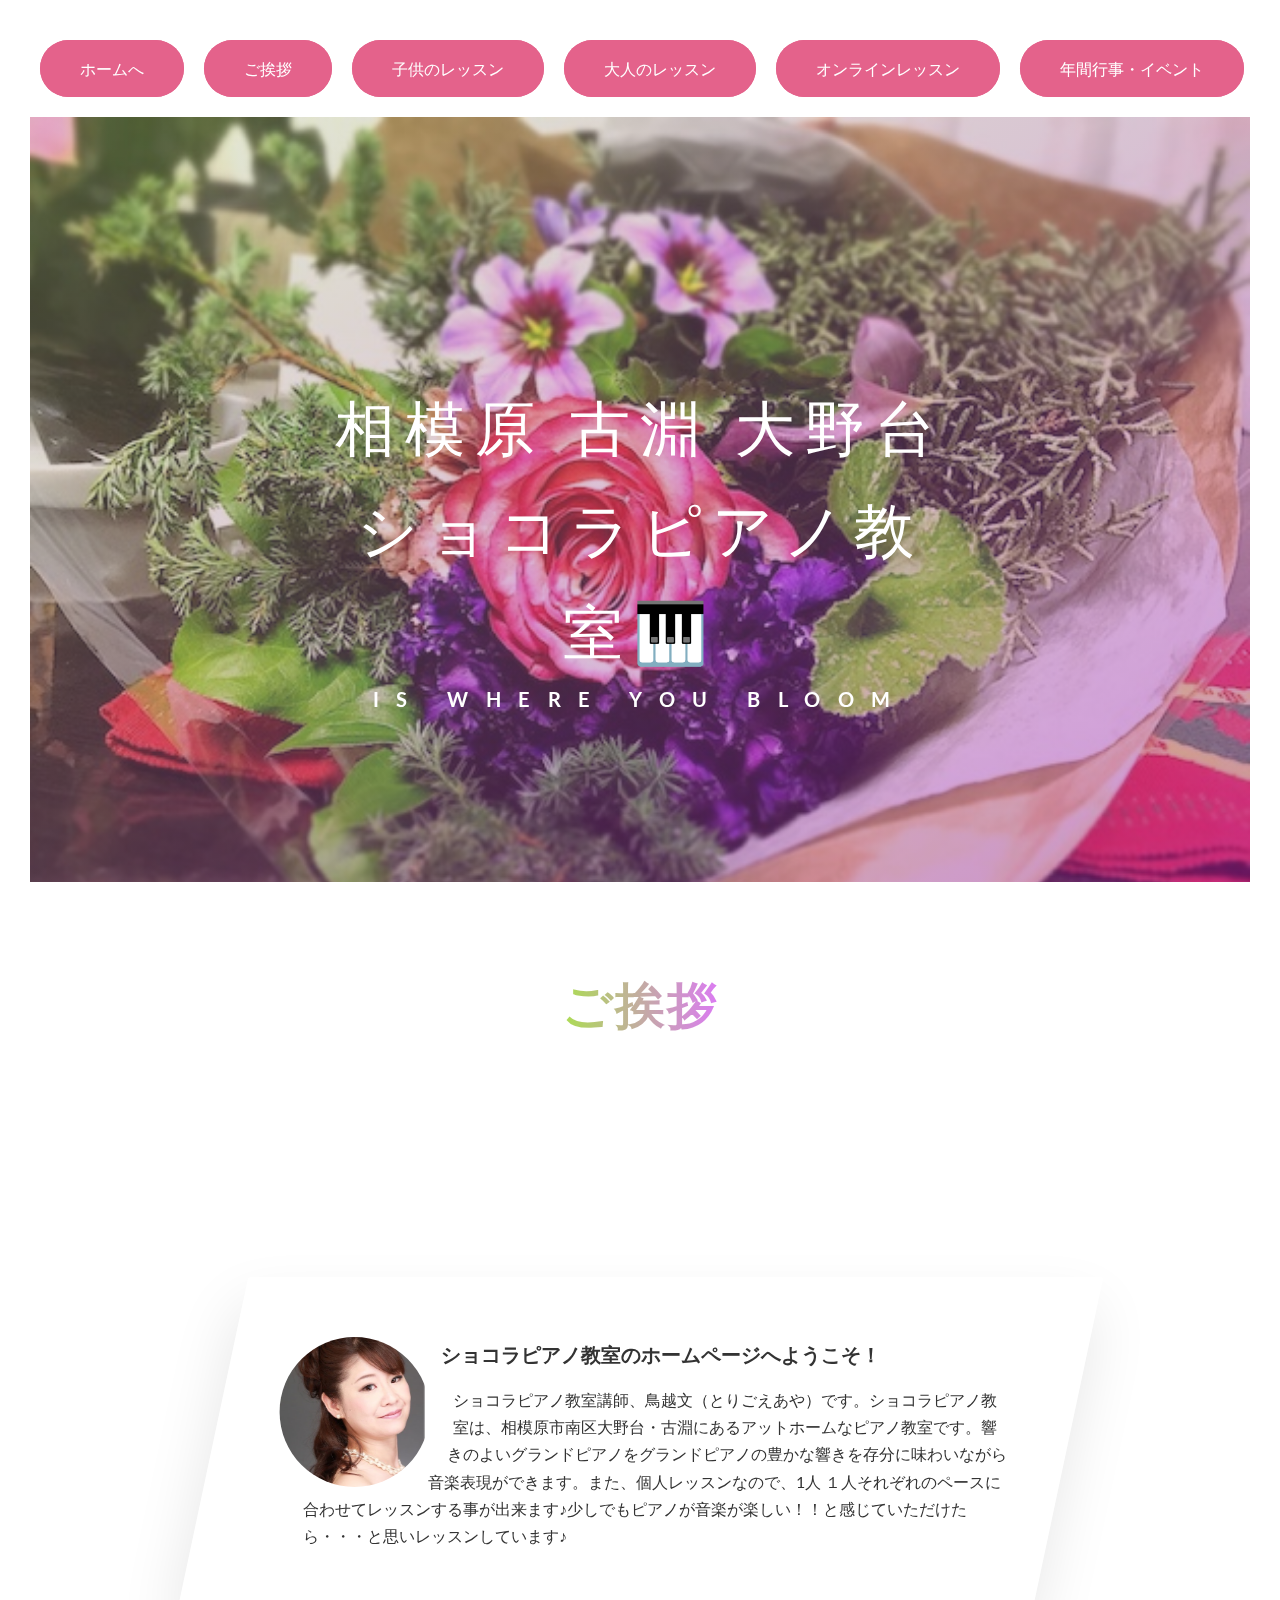
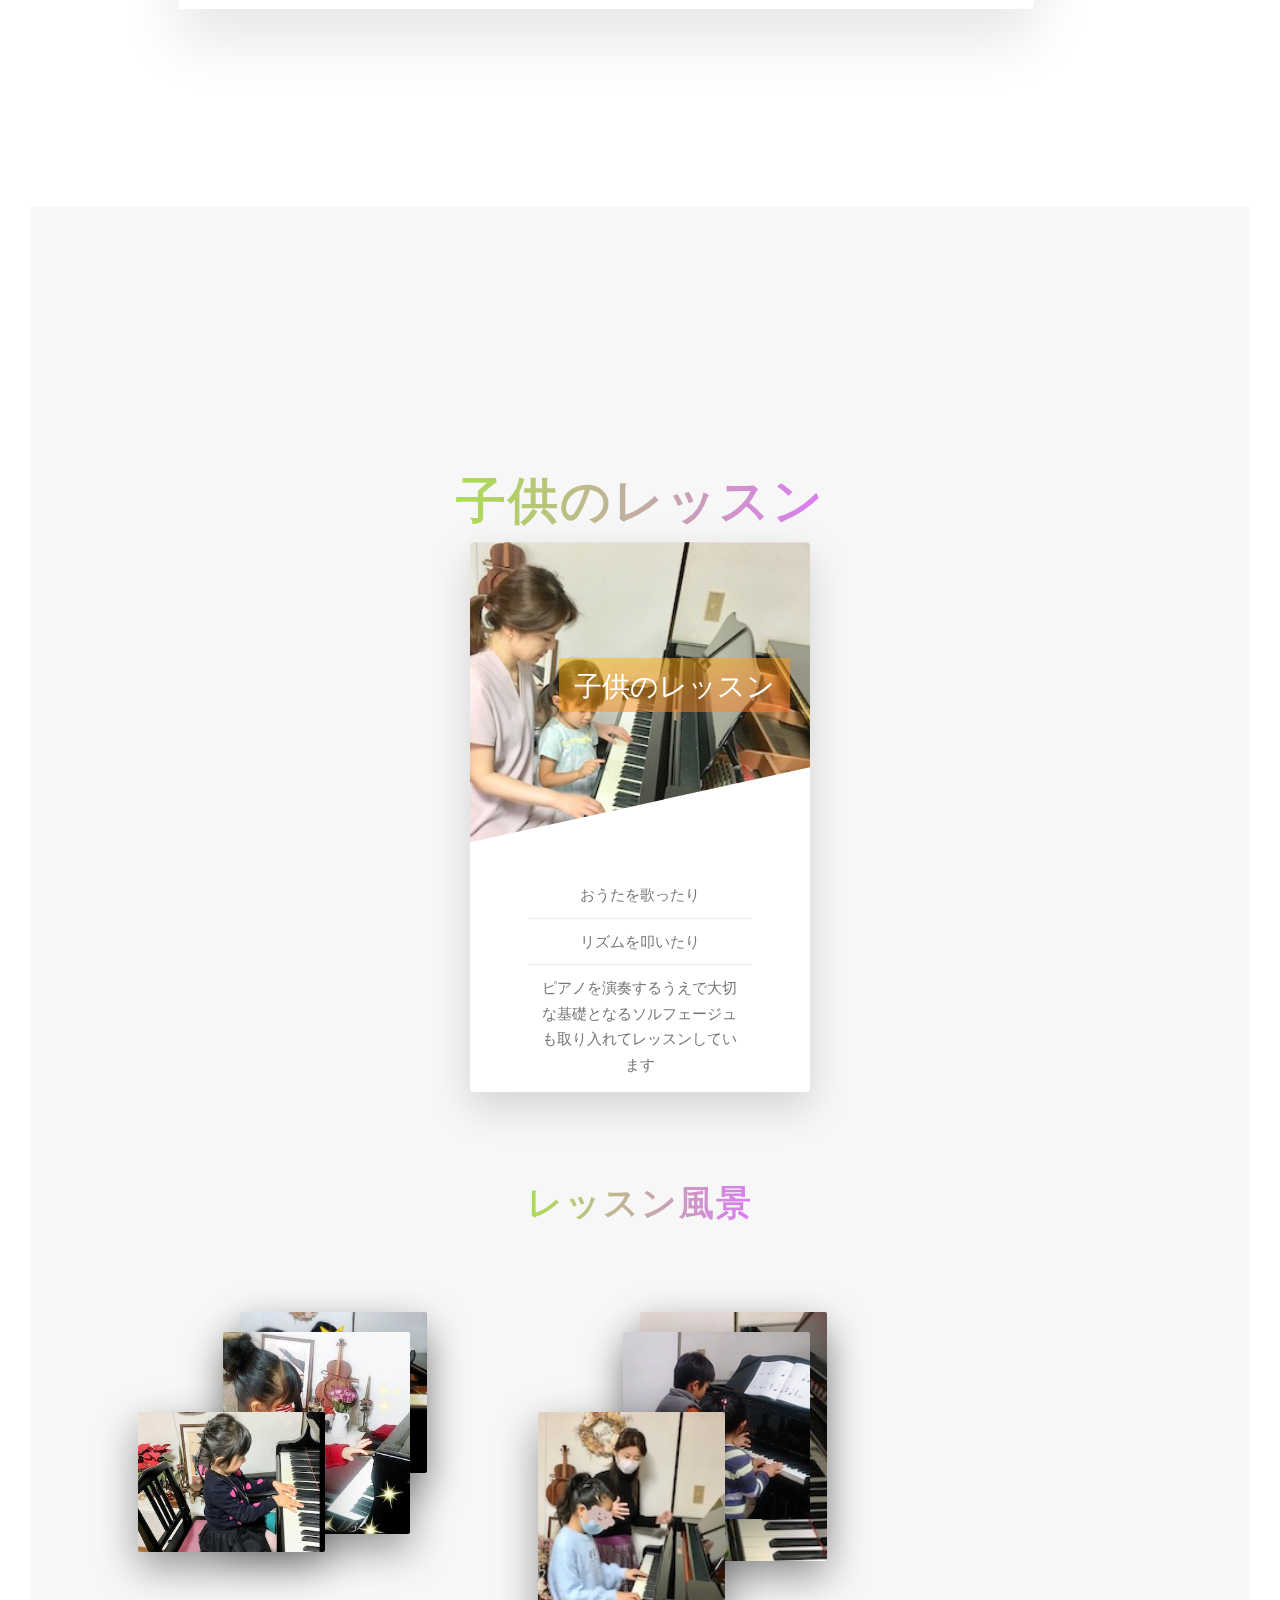
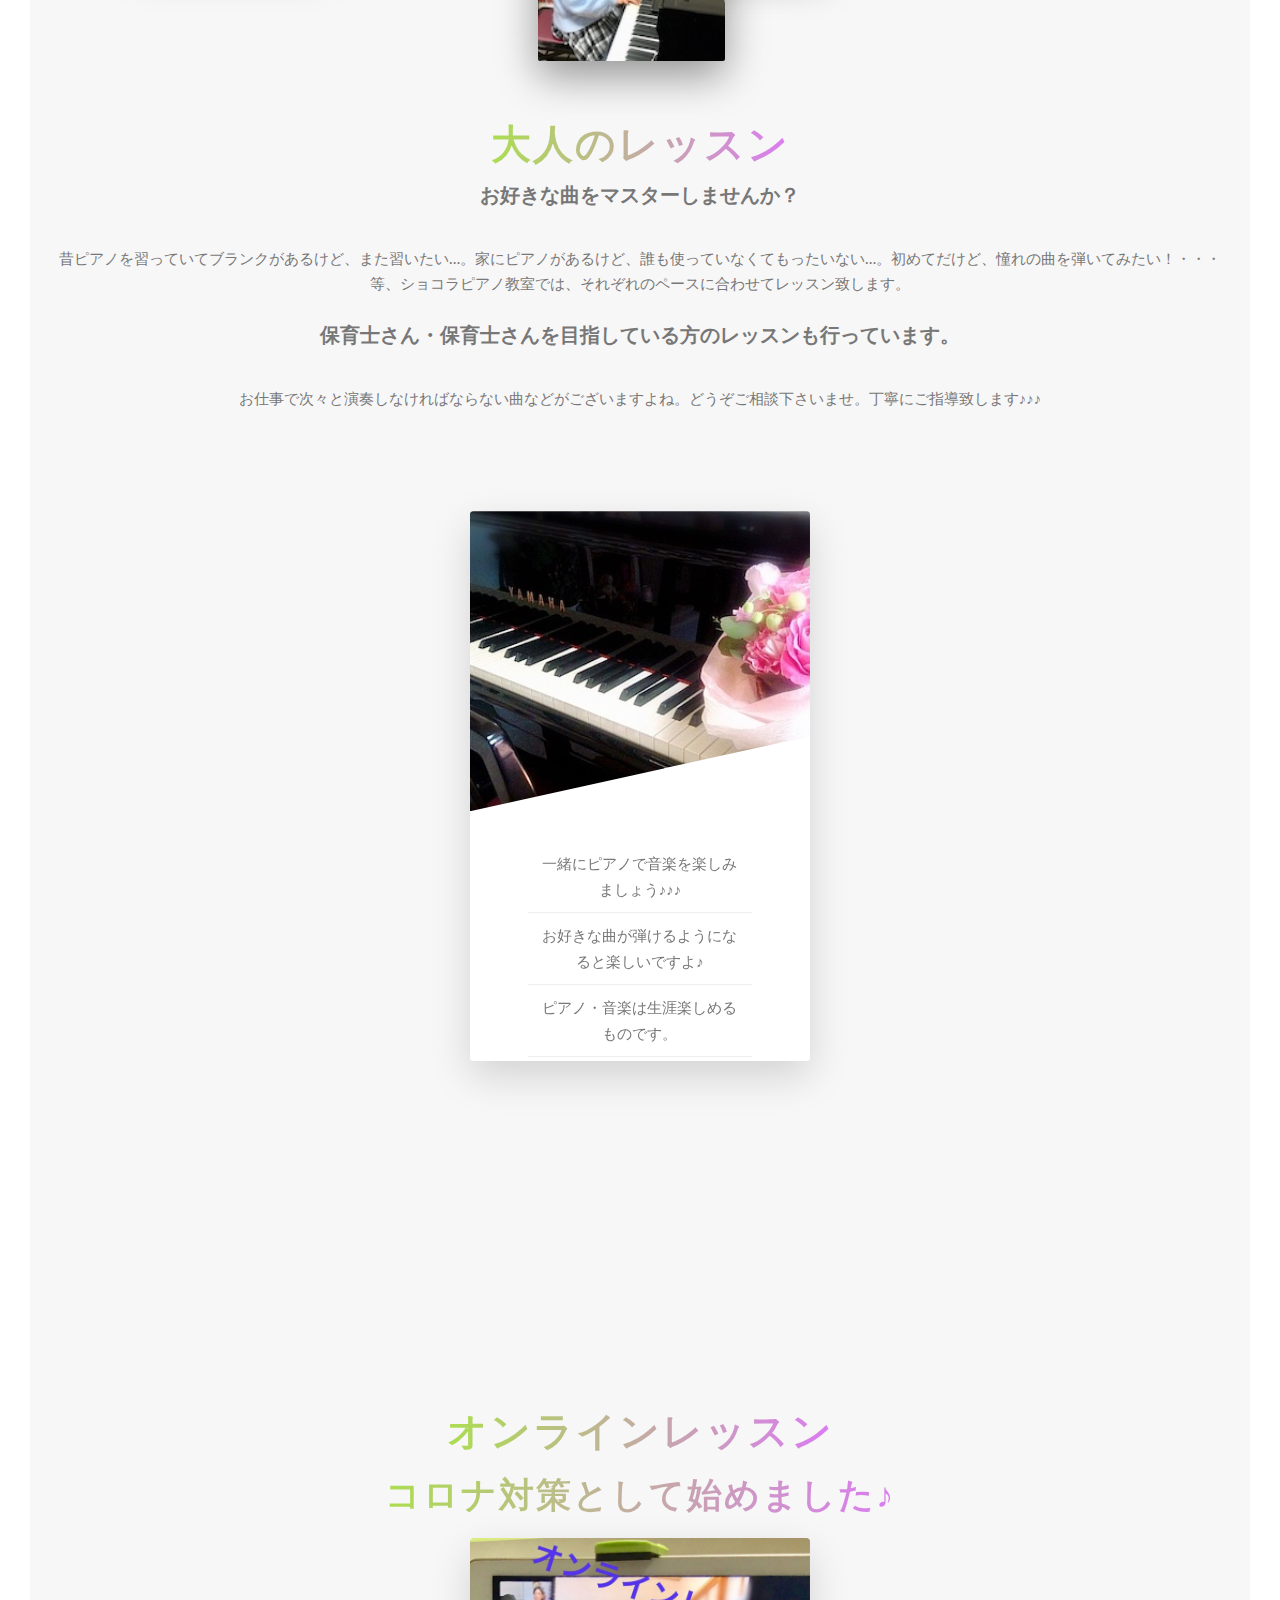
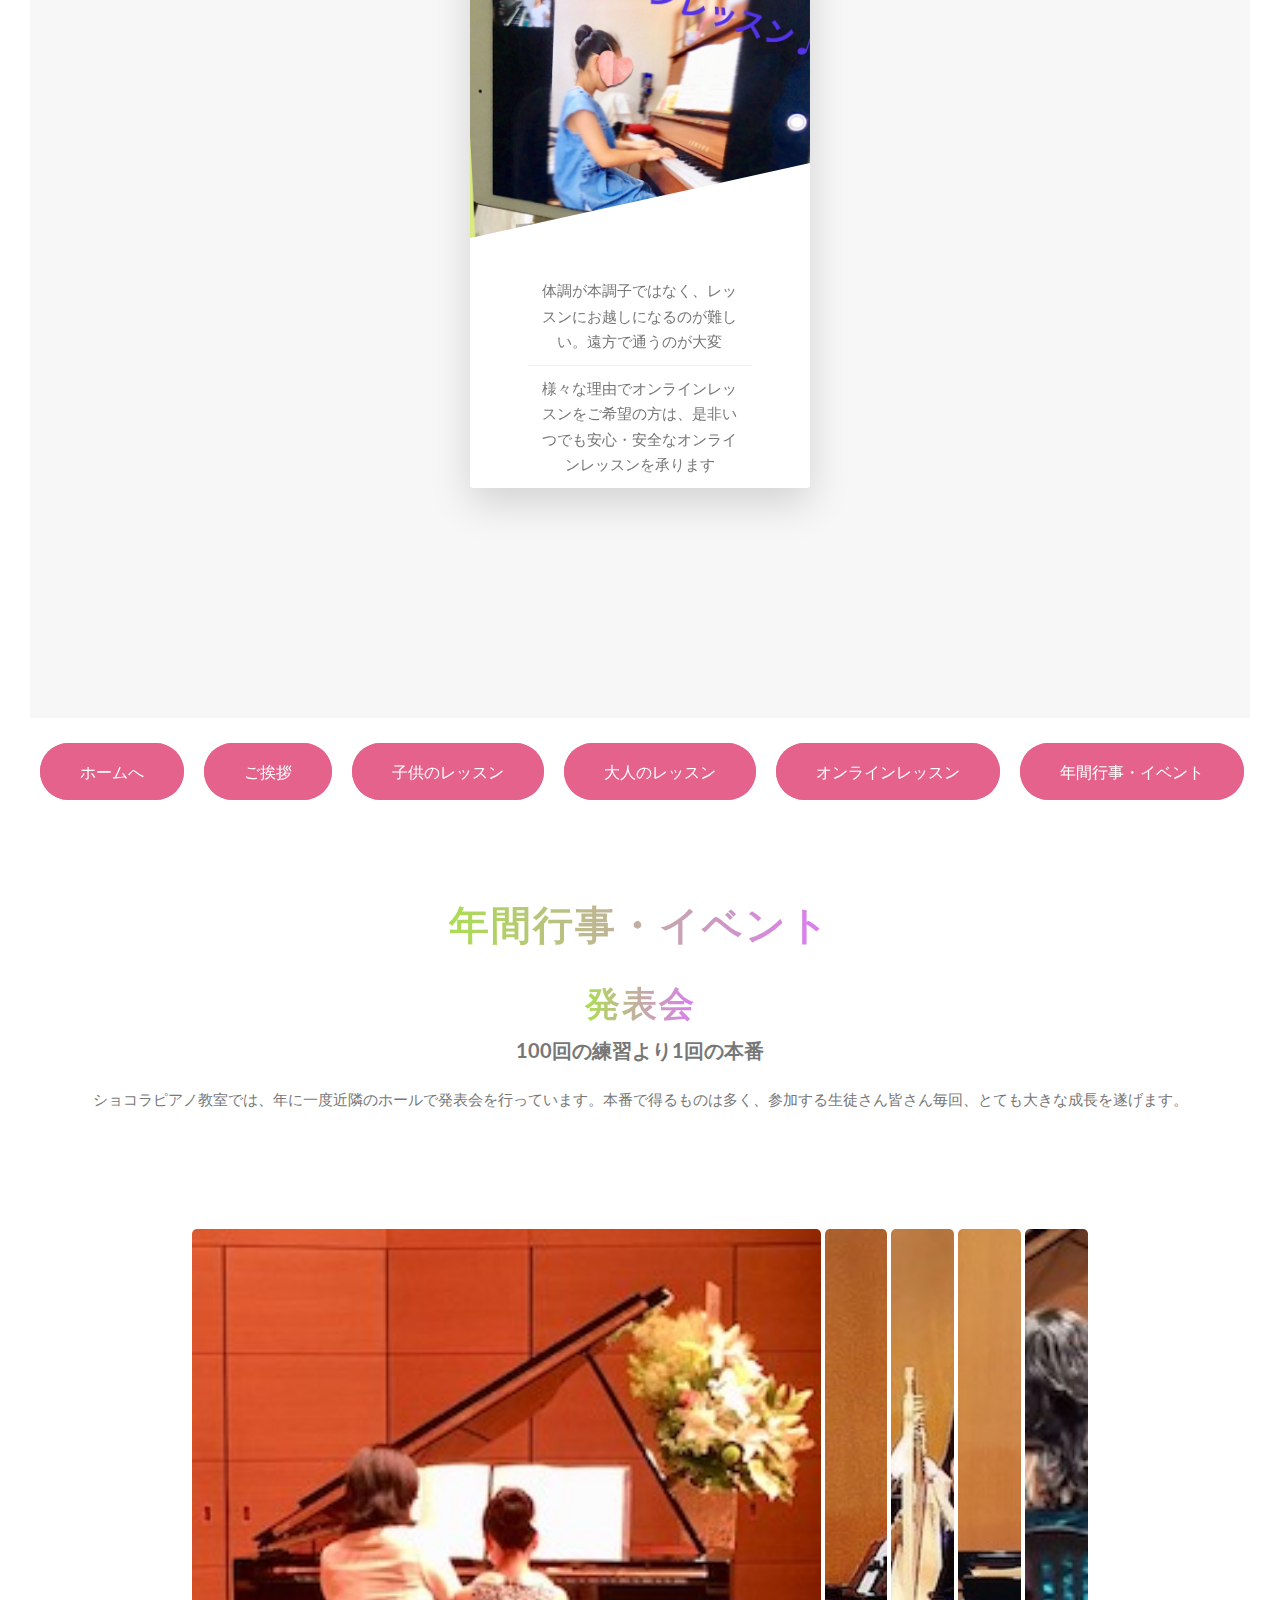
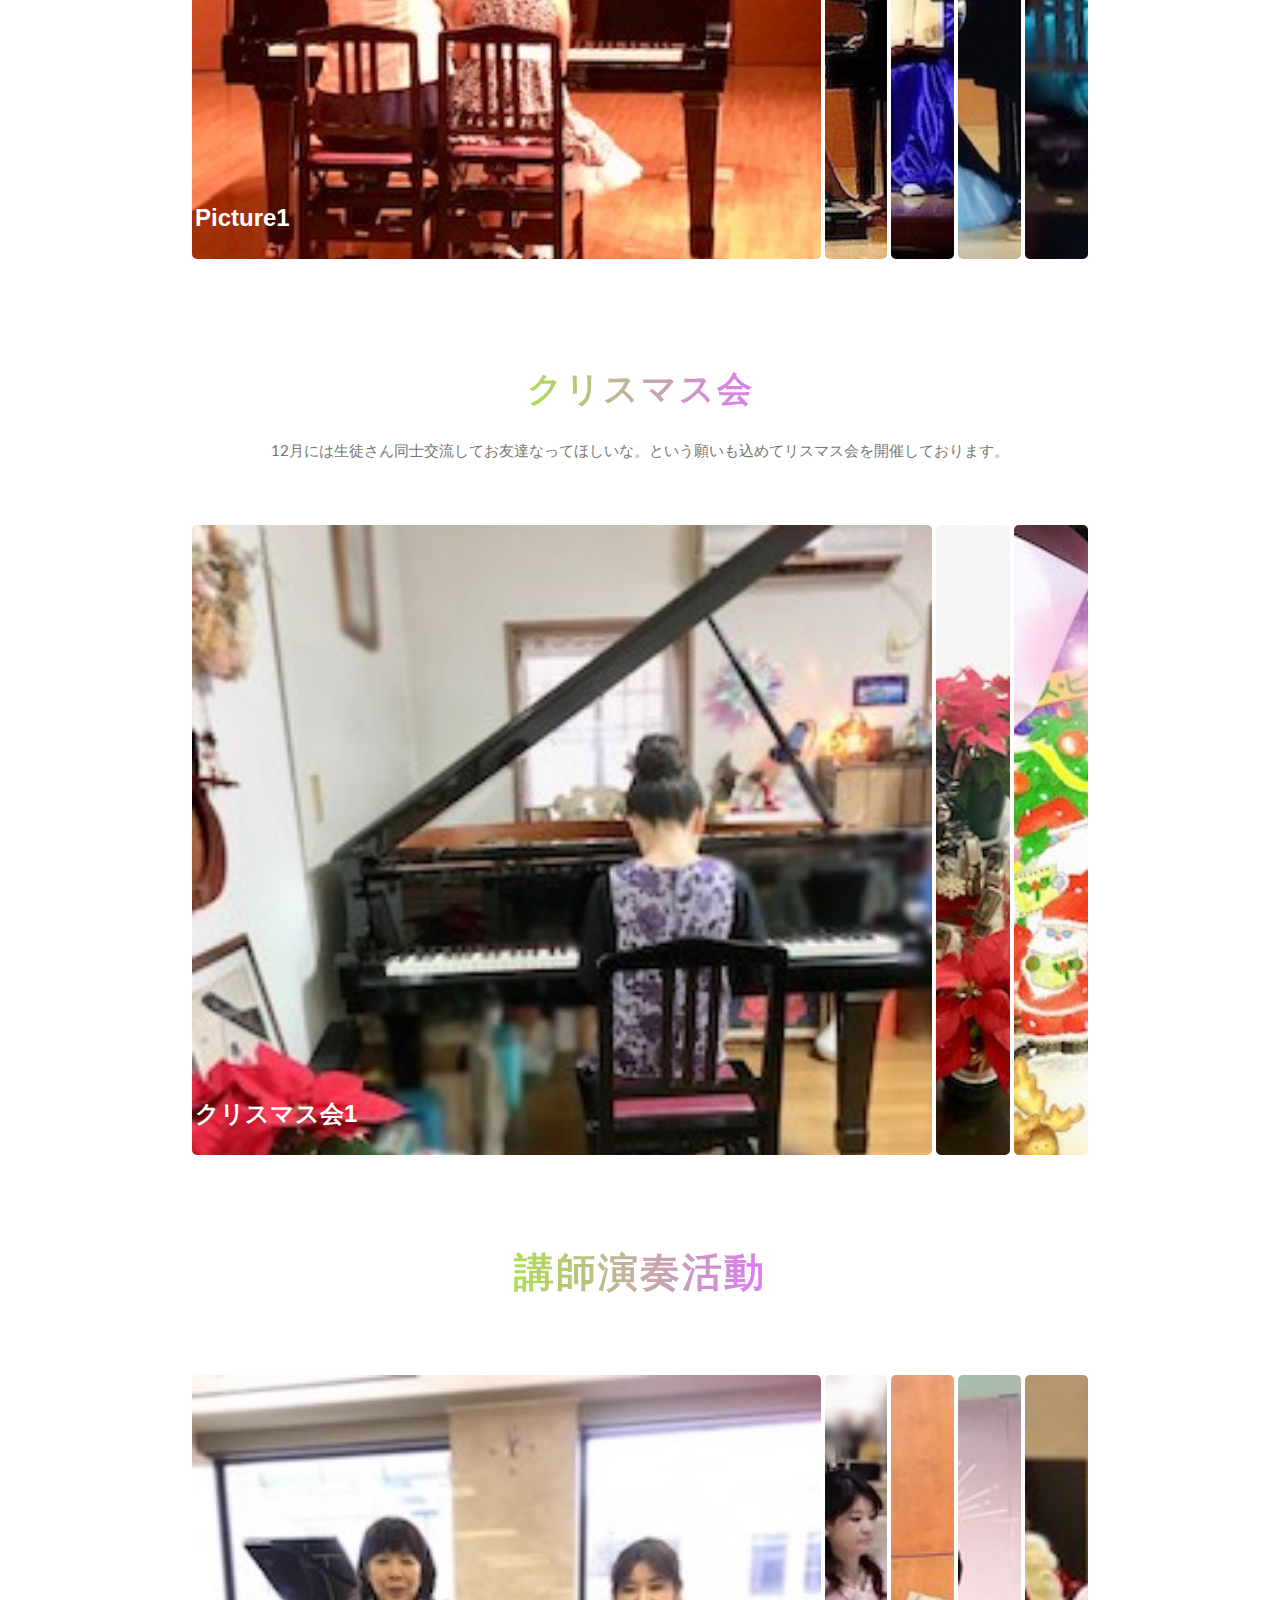
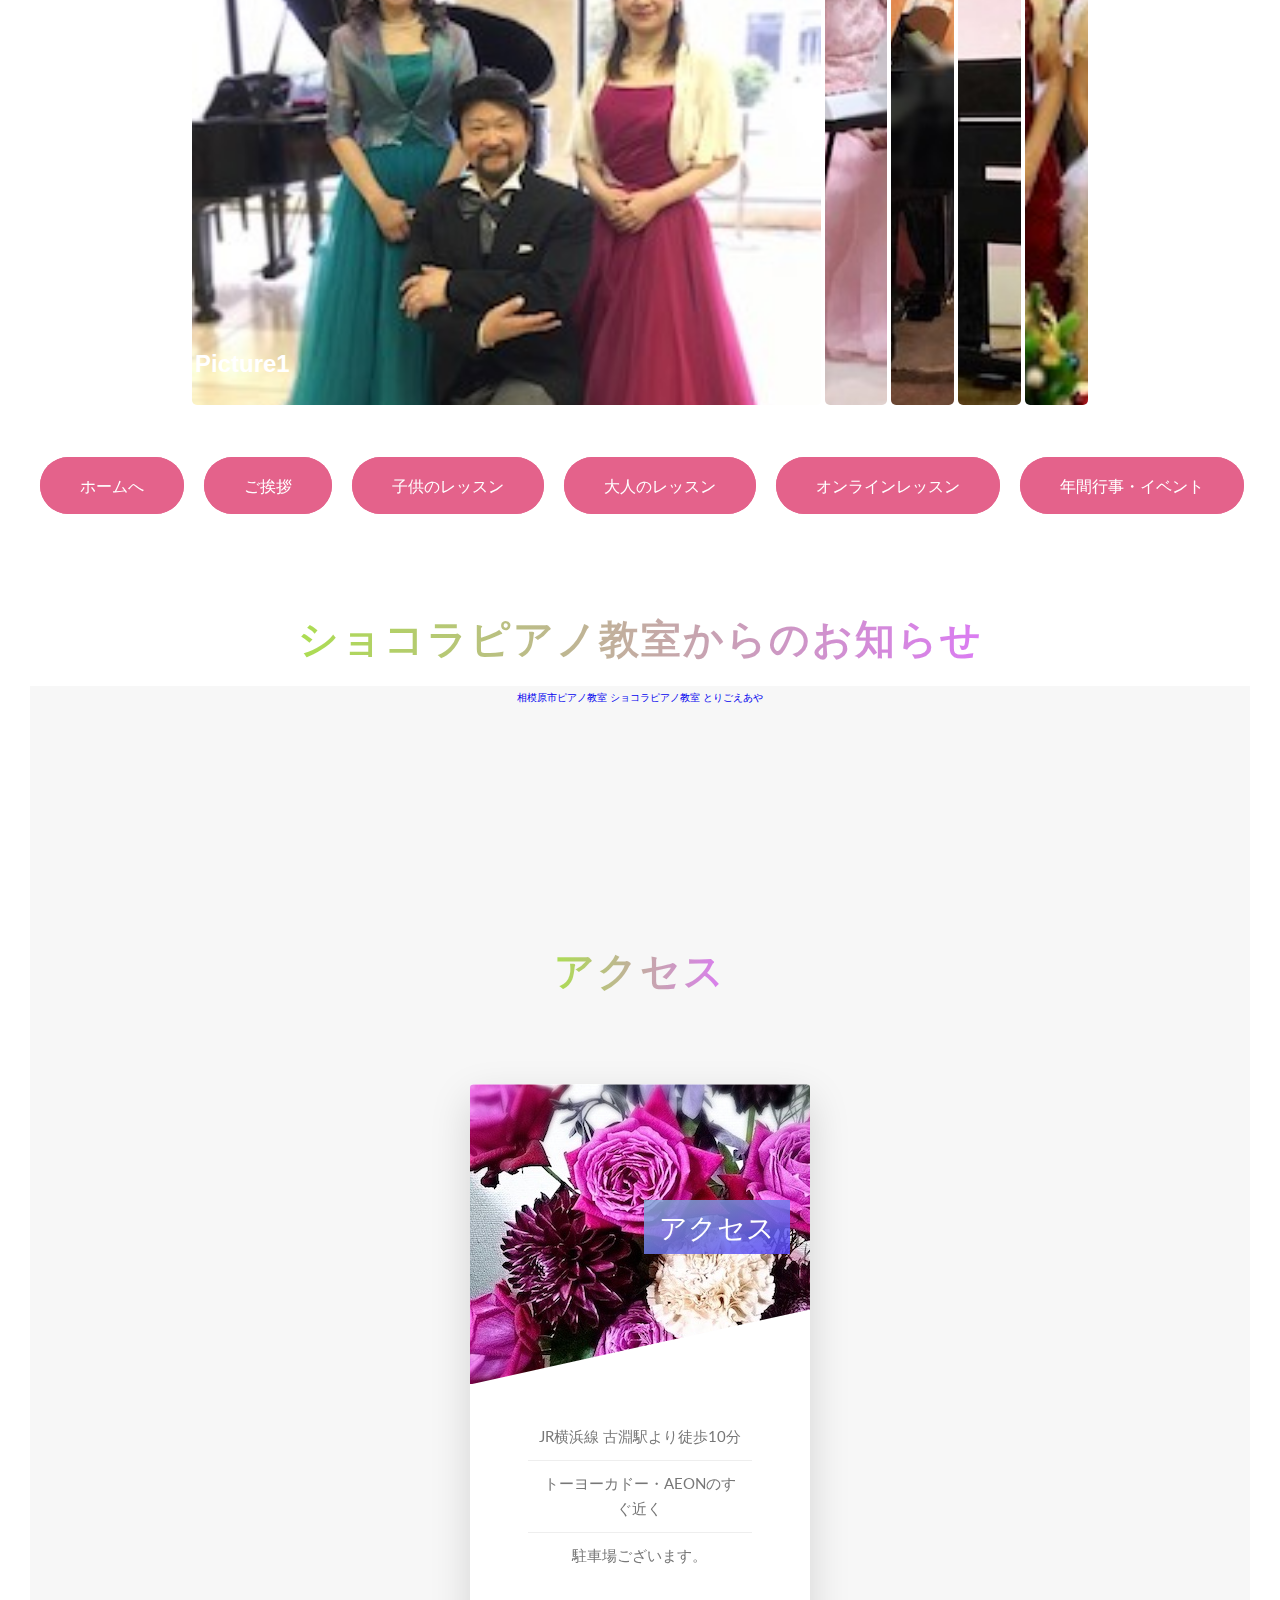
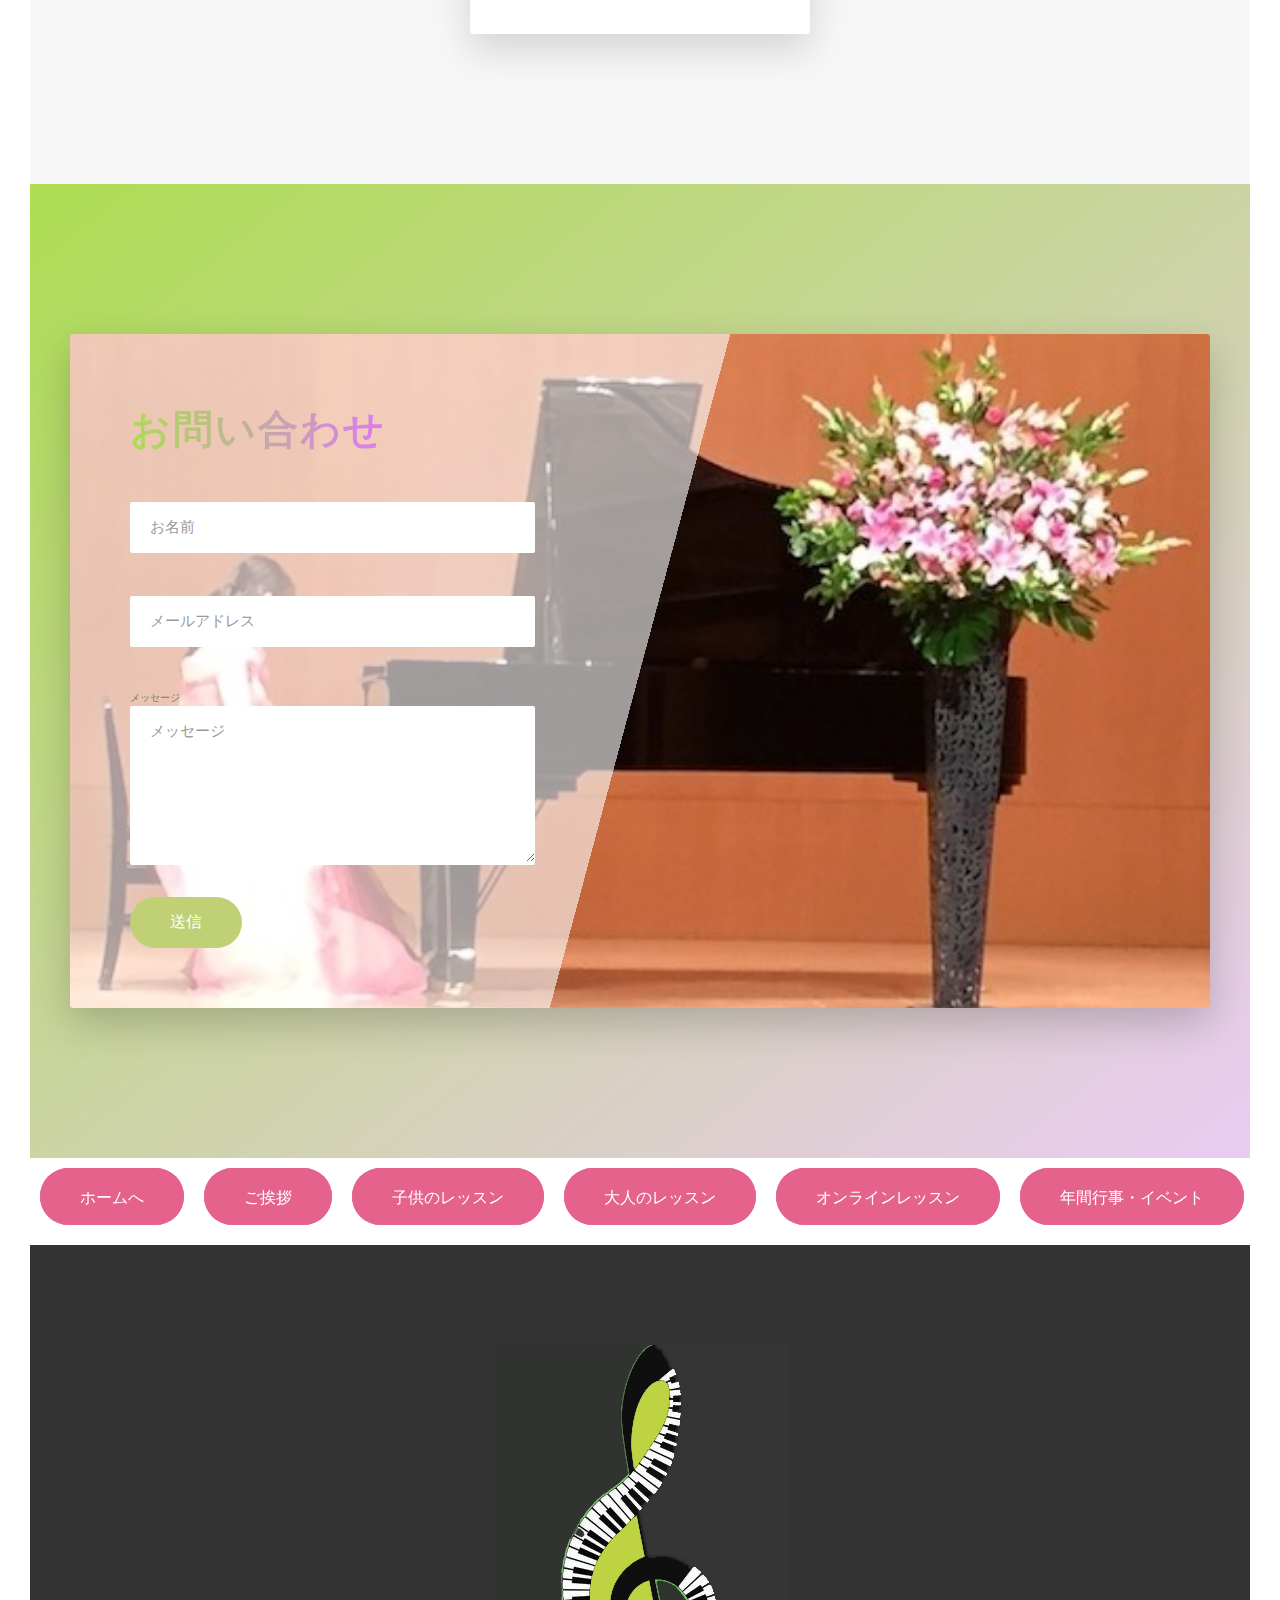
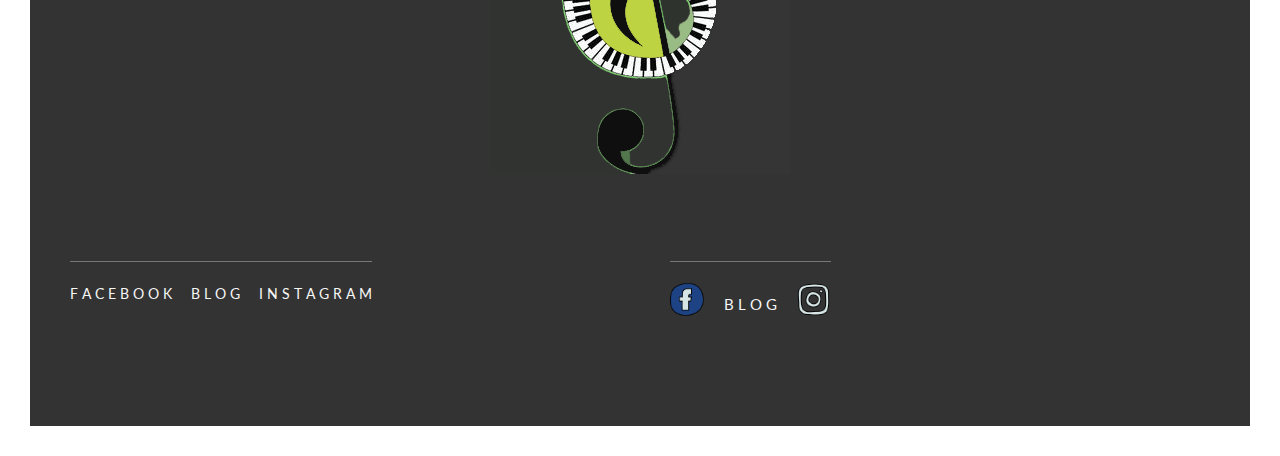
==== commit 2c50daf2: "送信ボタンのスクリプト、CSSアニメーションの削除" ====
--- a/index.html
+++ b/index.html
@@ -485,7 +485,7 @@
                                     <div data-netlify-recaptcha="true"></div>
                                 </div>
                                 <div class="form__group"><br/>
-                                    <button type="submit" class="btn btn--green">送信 &rarr;</button>
+                                    <button type="submit" class="btn btn--green">送信</button>
                                 </div>
                             </form>
                         </div>
--- a/css/style.css
+++ b/css/style.css
@@ -865,9 +865,8 @@
 .header__logo-box{position:absolute;
 top:4rem;
 left:4rem}
-.header__logo{height:10rem}
 .header__text-box{position:absolute;
-top:70%;
+top:60%;
 left:50%;
 -webkit-transform:translate(-50%,-50%);
 transform:translate(-50%,-50%);
@@ -1014,7 +1013,7 @@
 padding:25rem 0 15rem 0;
 margin-top:-10rem}
 @media only screen and (max-width:56.25em){.section-tours{padding:20rem 0 10rem 0}}
-.section-stories{position:relative;height:600px;
+.section-stories{position:relative;height:700px;
 padding:15rem 0}
 @media only screen and (max-width:56.25em){.section-stories{padding:10rem 0}}
 .section-book{padding:15rem 0;
@@ -1036,6 +1035,7 @@
 @media only screen and (max-width:56.25em){.book__form{width:100%;padding:2rem}
 @media only screen and (max-width:56.25em){
   .section-tweet{
+    height: 900px;
     width:100%;
     padding:10rem 5rem}}
 @media (min-width:415px){
@@ -1175,107 +1175,9 @@
   .hide{
       display: block;
     }
+/* 携帯にのみ表示 */
 @media(min-width:900px){
-  .hide{
+  .hide {
   display:none;
 }
 }
-
-/* 送信ボタン */
-@import "nib"
-
-* {
-  transition: all .15s;
-  outline: none;
-  overflow: hidden;
-}
-
-button {
-  font-size: 19px;
-  font-family: 'Pacifico';
-  overflow: visible;
-  border-radius: 3px;
-  position: relative;
-  padding-right: 30px;
-  background-color: #ECFBFF;
-  border: 2px solid #A6E0EE;
-  color: #2D7586;
-  display: block;
-  margin: 13% auto;
-  height: 60px;
-  width: 200px;
-  cursor: pointer;
-}
- button:hover {
-    background-color: #DDF7FF;
- /* }
- button:hover { */
-    svg {
-      transform: rotate(10deg);
-      transition: transform .15s;
-    }
-  }
-
-  svg {
-    position: absolute;
-    top: 13px;
-    right: 25px;
-    height: 30px;
-    width: auto;
-    transition: transform .15s;
-
-    path {
-      fill: #2D7586;
-    }
-  }
-
-  &.clicked {
-    background-color: #cff5b3;
-    border: 2px solid #cff5b3;
-    color: #6AAA3B;
-    padding-right: 6px;
-    animation: bounce-in .3s;
-    cursor: default;
-
-    svg {
-      animation: flyaway 1.3s linear;
-      top: -80px;
-      right: -1000px;
-
-      path {
-        fill: #6AAA3B;
-      }
-    }
-  }
-}
-
-@keyframes flyaway {
-  0%   { transform: rotate(10deg);
-         top: 13px;
-         right: 25px;
-         height: 30px; }
-  5%   { transform: rotate(10deg);
-         top: 13px;
-         right: 0px;
-         height: 30px; }
-  20%   { transform: rotate(-20deg);
-          top: 13px;
-          right: -130px;
-          height: 45px; }
-  40%   { transform: rotate(10deg);
-          top: -40px;
-          right: -280px;
-          opacity: 1; }
-  100% { transform: rotate(60deg);
-         top: -200px;
-         right: -1000px;
-         height: 0;
-         opacity: 0; }
-}
-
-@keyframes bounce-in {
-  0% { padding-right: 30px; }
-  40% { padding-right: 6px; }
-  50% { padding-left: 30px; }
-  100% { padding-left: 6px; }
-}
--- a/css/style.min.css
+++ b/css/style.min.css
@@ -1 +1 @@
-[data-icon]:before{font-family:linea-basic-10!important;content:attr(data-icon);font-style:normal!important;font-weight:400!important;font-variant:normal!important;text-transform:none!important;line-height:1;-webkit-font-smoothing:antialiased;-moz-osx-font-smoothing:grayscale}[class*=" icon-"]:before,[class^=icon-]:before{font-family:linea-basic-10!important;font-style:normal!important;font-weight:400!important;font-variant:normal!important;text-transform:none!important;line-height:1;-webkit-font-smoothing:antialiased;-moz-osx-font-smoothing:grayscale}.icon-basic-accelerator:before{content:"a"}.icon-basic-alarm:before{content:"b"}.icon-basic-anchor:before{content:"c"}.icon-basic-anticlockwise:before{content:"d"}.icon-basic-archive:before{content:"e"}.icon-basic-archive-full:before{content:"f"}.icon-basic-ban:before{content:"g"}.icon-basic-battery-charge:before{content:"h"}.icon-basic-battery-empty:before{content:"i"}.icon-basic-battery-full:before{content:"j"}.icon-basic-battery-half:before{content:"k"}.icon-basic-bolt:before{content:"l"}.icon-basic-book:before{content:"m"}.icon-basic-book-pen:before{content:"n"}.icon-basic-book-pencil:before{content:"o"}.icon-basic-bookmark:before{content:"p"}.icon-basic-calculator:before{content:"q"}.icon-basic-calendar:before{content:"r"}.icon-basic-cards-diamonds:before{content:"s"}.icon-basic-cards-hearts:before{content:"t"}.icon-basic-case:before{content:"u"}.icon-basic-chronometer:before{content:"v"}.icon-basic-clessidre:before{content:"w"}.icon-basic-clock:before{content:"x"}.icon-basic-clockwise:before{content:"y"}.icon-basic-cloud:before{content:"z"}.icon-basic-clubs:before{content:"A"}.icon-basic-compass:before{content:"B"}.icon-basic-cup:before{content:"C"}.icon-basic-diamonds:before{content:"D"}.icon-basic-display:before{content:"E"}.icon-basic-download:before{content:"F"}.icon-basic-exclamation:before{content:"G"}.icon-basic-eye:before{content:"H"}.icon-basic-eye-closed:before{content:"I"}.icon-basic-female:before{content:"J"}.icon-basic-flag1:before{content:"K"}.icon-basic-flag2:before{content:"L"}.icon-basic-floppydisk:before{content:"M"}.icon-basic-folder:before{content:"N"}.icon-basic-folder-multiple:before{content:"O"}.icon-basic-gear:before{content:"P"}.icon-basic-geolocalize-01:before{content:"Q"}.icon-basic-geolocalize-05:before{content:"R"}.icon-basic-globe:before{content:"S"}.icon-basic-gunsight:before{content:"T"}.icon-basic-hammer:before{content:"U"}.icon-basic-headset:before{content:"V"}.icon-basic-heart:before{content:"W"}.icon-basic-heart-broken:before{content:"X"}.icon-basic-helm:before{content:"Y"}.icon-basic-home:before{content:"Z"}.icon-basic-info:before{content:"0"}.icon-basic-ipod:before{content:"1"}.icon-basic-joypad:before{content:"2"}.icon-basic-key:before{content:"3"}.icon-basic-keyboard:before{content:"4"}.icon-basic-laptop:before{content:"5"}.icon-basic-life-buoy:before{content:"6"}.icon-basic-lightbulb:before{content:"7"}.icon-basic-link:before{content:"8"}.icon-basic-lock:before{content:"9"}.icon-basic-lock-open:before{content:"!"}.icon-basic-magic-mouse:before{content:"\""}.icon-basic-magnifier:before{content:"#"}.icon-basic-magnifier-minus:before{content:"$"}.icon-basic-magnifier-plus:before{content:"%"}.icon-basic-mail:before{content:"&"}.icon-basic-mail-multiple:before{content:"'"}.icon-basic-mail-open:before{content:"("}.icon-basic-mail-open-text:before{content:")"}.icon-basic-male:before{content:"*"}.icon-basic-map:before{content:"+"}.icon-basic-message:before{content:","}.icon-basic-message-multiple:before{content:"-"}.icon-basic-message-txt:before{content:"."}.icon-basic-mixer2:before{content:"/"}.icon-basic-mouse:before{content:":"}.icon-basic-notebook:before{content:";"}.icon-basic-notebook-pen:before{content:"<"}.icon-basic-notebook-pencil:before{content:"="}.icon-basic-paperplane:before{content:">"}.icon-basic-pencil-ruler:before{content:"?"}.icon-basic-pencil-ruler-pen:before{content:"@"}.icon-basic-photo:before{content:"["}.icon-basic-picture:before{content:"]"}.icon-basic-picture-multiple:before{content:"^"}.icon-basic-pin1:before{content:"_"}.icon-basic-pin2:before{content:"`"}.icon-basic-postcard:before{content:"{"}.icon-basic-postcard-multiple:before{content:"|"}.icon-basic-printer:before{content:"}"}.icon-basic-question:before{content:"~"}.icon-basic-rss:before{content:"\\"}.icon-basic-server:before{content:"\e000"}.icon-basic-server2:before{content:"\e001"}.icon-basic-server-cloud:before{content:"\e002"}.icon-basic-server-download:before{content:"\e003"}.icon-basic-server-upload:before{content:"\e004"}.icon-basic-settings:before{content:"\e005"}.icon-basic-share:before{content:"\e006"}.icon-basic-sheet:before{content:"\e007"}.icon-basic-sheet-multiple:before{content:"\e008"}.icon-basic-sheet-pen:before{content:"\e009"}.icon-basic-sheet-pencil:before{content:"\e00a"}.icon-basic-sheet-txt:before{content:"\e00b"}.icon-basic-signs:before{content:"\e00c"}.icon-basic-smartphone:before{content:"\e00d"}.icon-basic-spades:before{content:"\e00e"}.icon-basic-spread:before{content:"\e00f"}.icon-basic-spread-bookmark:before{content:"\e010"}.icon-basic-spread-text:before{content:"\e011"}.icon-basic-spread-text-bookmark:before{content:"\e012"}.icon-basic-star:before{content:"\e013"}.icon-basic-tablet:before{content:"\e014"}.icon-basic-target:before{content:"\e015"}.icon-basic-todo:before{content:"\e016"}.icon-basic-todo-pen:before{content:"\e017"}.icon-basic-todo-pencil:before{content:"\e018"}.icon-basic-todo-txt:before{content:"\e019"}.icon-basic-todolist-pen:before{content:"\e01a"}.icon-basic-todolist-pencil:before{content:"\e01b"}.icon-basic-trashcan:before{content:"\e01c"}.icon-basic-trashcan-full:before{content:"\e01d"}.icon-basic-trashcan-refresh:before{content:"\e01e"}.icon-basic-trashcan-remove:before{content:"\e01f"}.icon-basic-upload:before{content:"\e020"}.icon-basic-usb:before{content:"\e021"}.icon-basic-video:before{content:"\e022"}.icon-basic-watch:before{content:"\e023"}.icon-basic-webpage:before{content:"\e024"}.icon-basic-webpage-img-txt:before{content:"\e025"}.icon-basic-webpage-multiple:before{content:"\e026"}.icon-basic-webpage-txt:before{content:"\e027"}.icon-basic-world:before{content:"\e028"}@-webkit-keyframes moveInLeft{0%{opacity:0;-webkit-transform:translateX(-10rem);transform:translateX(-10rem)}80%{-webkit-transform:translateX(1rem);transform:translateX(1rem)}100%{opacity:1;-webkit-transform:translate(0);transform:translate(0)}}@keyframes moveInLeft{0%{opacity:0;-webkit-transform:translateX(-10rem);transform:translateX(-10rem)}80%{-webkit-transform:translateX(1rem);transform:translateX(1rem)}100%{opacity:1;-webkit-transform:translate(0);transform:translate(0)}}@-webkit-keyframes moveInRight{0%{opacity:0;-webkit-transform:translateX(10rem);transform:translateX(10rem)}80%{-webkit-transform:translateX(-1rem);transform:translateX(-1rem)}100%{opacity:1;-webkit-transform:translate(0);transform:translate(0)}}@keyframes moveInRight{0%{opacity:0;-webkit-transform:translateX(10rem);transform:translateX(10rem)}80%{-webkit-transform:translateX(-1rem);transform:translateX(-1rem)}100%{opacity:1;-webkit-transform:translate(0);transform:translate(0)}}@-webkit-keyframes moveInBottom{0%{opacity:0;-webkit-transform:translateY(3rem);transform:translateY(3rem)}100%{opacity:1;-webkit-transform:translate(0);transform:translate(0)}}@keyframes moveInBottom{0%{opacity:0;-webkit-transform:translateY(3rem);transform:translateY(3rem)}100%{opacity:1;-webkit-transform:translate(0);transform:translate(0)}}*,::after,::before{margin:0;padding:0;-webkit-box-sizing:inherit;box-sizing:inherit}html{font-size:62.5%}@media only screen and (max-width:75em){html{font-size:56.25%}}@media only screen and (max-width:56.25em){html{font-size:50%}}@media only screen and (min-width:112.5em){html{font-size:75%}}body{-webkit-box-sizing:border-box;box-sizing:border-box;padding:3rem;background-color:rbga(#f78cee,.5)}@media only screen and (max-width:56.25em){body{padding:0}}::-moz-selection{background-color:#c0d175;color:#fff}::selection{background-color:#c0d175;color:#fff}body{font-family:Lato,sans-serif;font-weight:400;line-height:1.7;color:#777}.heading-primary{color:#fff;text-transform:uppercase;-webkit-backface-visibility:hidden;backface-visibility:hidden;margin-bottom:6rem}.heading-primary--main_mobile{display:block;font-size:4rem;font-weight:400;letter-spacing:1.5rem;-webkit-animation-name:moveInLeft;animation-name:moveInLeft;-webkit-animation-duration:1s;animation-duration:1s;-webkit-animation-timing-function:ease-out;animation-timing-function:ease-out}.heading-primary--main{display:none;font-size:6rem;font-weight:400;letter-spacing:2rem;-webkit-animation-name:moveInLeft;animation-name:moveInLeft;-webkit-animation-duration:1s;animation-duration:1s;-webkit-animation-timing-function:ease-out;animation-timing-function:ease-out}@media only screen and (min-width:37.5em){.heading-primary--main_mobile{display:none}.heading-primary--main{display:block;letter-spacing:1rem;font-family:5rem}}.heading-primary--sub{display:block;font-size:2rem;font-weight:700;letter-spacing:1.75rem;-webkit-animation:moveInRight 1s ease-out;animation:moveInRight 1s ease-out}@media only screen and (max-width:37.5em){.heading-primary--sub{letter-spacing:.5rem}}.heading-secondary{font-size:3.5rem;text-transform:uppercase;font-weight:700;display:inline-block;background-image:-webkit-gradient(linear,left top,right top,from(#f040e7),to(#acdd52));background-image:linear-gradient(to right,#acdd52,#db7bf3);-webkit-background-clip:text;color:transparent;letter-spacing:.2rem;-webkit-transition:all .2s;transition:all .2s}@media only screen and (max-width:56.25em){.heading-secondary{font-size:3rem}}@media only screen and (max-width:37.5em){.heading-secondary{font-size:2.5rem}}.heading-secondary:hover{-webkit-transform:skewY(2deg) skewX(15deg) scale(1.1);transform:skewY(2deg) skewX(15deg) scale(1.1);text-shadow:.5rem 1rem 2rem rgba(0,0,0,.2)}.heading-tertiary{font-size:2rem;font-weight:700;font-weight:700}.paragraph:not(:last-child){margin-bottom:3rem}.u-center-text{text-align:center!important}.u-margin-bottom-small{margin-bottom:1.5rem!important}.u-margin-bottom-medium{margin-bottom:4rem!important}@media only screen and (max-width:56.25em){.u-margin-bottom-medium{margin-bottom:3rem!important}}.u-margin-bottom-big{margin-bottom:8rem!important}@media only screen and (max-width:56.25em){.u-margin-bottom-big{margin-bottom:5rem!important}}.u-margin-top-big{margin-top:8rem!important}.u-margin-top-huge{margin-top:10rem!important}.bg-mobile__content{height:100%;width:100%;-o-object-fit:cover;object-fit:cover}.bg-mobile{background-image:url(../img/video-mobile.jpg);background-size:cover;background-position:center;position:absolute;top:0;left:0;height:700px;width:100%;z-index:-1;overflow:hidden}.bg-mobile__content{height:100%;width:100%;-o-object-fit:cover;object-fit:cover}@media(min-width:415px){.bg-mobile{display:none}}.bg-video{display:none}@media(min-width:415px){.bg-video{display:block;position:absolute;top:0;left:0;height:100%;width:100%;z-index:-1;overflow:hidden}.bg-video__content{height:100%;width:100%;-o-object-fit:cover;object-fit:cover}}.btn,.btn:link,.btn:visited{text-transform:uppercase;text-decoration:none;padding:1.5rem 4rem;display:inline-block;border-radius:10rem;-webkit-transition:all .2s;transition:all .2s;position:relative;font-size:1.6rem;border:none;cursor:pointer}.btn:hover{-webkit-transform:translateY(-3px);transform:translateY(-3px);-webkit-box-shadow:0 1rem 2rem rgba(0,0,0,.2);box-shadow:0 1rem 2rem rgba(0,0,0,.2)}.btn:hover::after{-webkit-transform:scaleX(1.4) scaleY(1.6);transform:scaleX(1.4) scaleY(1.6);opacity:0}.btn:active,.btn:focus{outline:0;-webkit-transform:translateY(-1px);transform:translateY(-1px);-webkit-box-shadow:0 .5rem 1rem rgba(0,0,0,.2);box-shadow:0 .5rem 1rem rgba(0,0,0,.2)}.btn--white{background-color:#fff;color:#777}.btn--white::after{background-color:#fff}.btn--green{background-color:#c0d175;color:#fff}.btn--pink{background-color:#e4628b;color:#fff}.btn--green::after{background-color:#c0d175}.btn--pink::after{background-color:#e4628b}.btn::after{content:"";display:inline-block;height:100%;width:100%;border-radius:10rem;position:absolute;top:0;left:0;z-index:-1;-webkit-transition:all .4s;transition:all .4s}.btn--animated{-webkit-animation:moveInBottom .5s ease-out .75s;animation:moveInBottom .5s ease-out .75s;-webkit-animation-fill-mode:backwards;animation-fill-mode:backwards}.btn-text:link,.btn-text:visited{font-size:1.6rem;color:#c0d175;display:inline-block;text-decoration:none;border-bottom:1px solid #c0d175;padding:3px;-webkit-transition:all .2s;transition:all .2s}.btn-text:hover{background-color:#c0d175;color:#fff;-webkit-box-shadow:0 1rem 2rem rgba(0,0,0,.15);box-shadow:0 1rem 2rem rgba(0,0,0,.15);-webkit-transform:translateY(-2px);transform:translateY(-2px)}.btn-text:active{-webkit-box-shadow:0 .5rem 1rem rgba(0,0,0,.15);box-shadow:0 .5rem 1rem rgba(0,0,0,.15);-webkit-transform:translateY(0);transform:translateY(0)}.card{-webkit-perspective:150rem;perspective:150rem;-moz-perspective:150rem;position:relative;height:55rem}.card__side{height:55rem;-webkit-transition:all .8s ease;transition:all .8s ease;position:absolute;top:0;left:0;width:100%;-webkit-backface-visibility:hidden;backface-visibility:hidden;border-radius:3px;overflow:hidden;-webkit-box-shadow:0 1.5rem 4rem rgba(0,0,0,.15);box-shadow:0 1.5rem 4rem rgba(0,0,0,.15)}.card__side--front{background-color:#fff}.card__side--back{-webkit-transform:rotateY(180deg);transform:rotateY(180deg)}.card__side--back-1{background-image:-webkit-gradient(linear,left top,right bottom,from(#e6d8b2),to(#e78c5a));background-image:linear-gradient(to right bottom,#ffb900,#f39461)}.card__side--back-2{background-image:-webkit-gradient(linear,left top,right bottom,from(#acdd52),to(#ebcbf3));background-image:linear-gradient(to right bottom,#acdd52,#ebcbf3)}.card__side--back-3{background-image:-webkit-gradient(linear,left top,right bottom,from(#9ac7f1),to(#5643fa));background-image:linear-gradient(to right bottom,#9ac7f1,#5643fa)}.card:hover .card__side--front{-webkit-transform:rotateY(-180deg);transform:rotateY(-180deg)}.card:hover .card__side--back{-webkit-transform:rotateY(0);transform:rotateY(0)}.card__picture{background-size:cover;height:30rem;background-blend-mode:screen;-webkit-clip-path:polygon(0 0,100% 0,100% 75%,0 100%);clip-path:polygon(0 0,100% 0,100% 75%,0 100%);border-top-left-radius:3px;border-top-right-radius:3px}.card__picture--1{background-image:url(../img/card_bg_1.jpg);background-image:url(../img/card_bg_1.jpg)}.card__picture--2{background-image:url(../img/card_bg_2.jpg);background-image:url(../img/card_bg_2.jpg)}.card__picture--3{background-image:url(../img/card_bg_3.jpg);background-image:url(../img/card_bg_3.jpg)}.card__picture--4{background-image:url(../img/card_bg_4.jpg);background-image:url(../img/card_bg_4.jpg)}.card__heading{font-size:2.8rem;font-weight:300;text-transform:uppercase;text-align:right;color:#fff;position:absolute;top:12rem;right:2rem;width:75%}.card__heading-span{padding:1rem 1.5rem;-webkit-box-decoration-break:clone;box-decoration-break:clone}.card__heading-span--1{background-image:-webkit-gradient(linear,left top,right bottom,from(rgba(235,232,83,.5)),to(rgba(155,107,82,.5)));background-image:linear-gradient(to right bottom,rgba(255,185,0,.5),rgba(255,119,48,.5))}.card__heading-span--2{background-image:-webkit-gradient(linear,left top,right bottom,from(rgba(238,161,225,.85)),to(rgba(180,40,168,.85)));background-image:linear-gradient(to right bottom,rgba(181,111,213,.85),rgba(40,180,133,.85))}.card__heading-span--3{background-image:-webkit-gradient(linear,left top,right bottom,from(rgba(125,191,245,.85)),to(rgba(86,67,250,.85)));background-image:linear-gradient(to right bottom,rgba(135,177,216,.85),rgba(86,67,250,.85))}.card__details{padding:3rem}.card__details ul{list-style:none;width:80%;margin:0 auto}.card__details ul li{text-align:center;font-size:1.5rem;padding:1rem}.card__details ul li:not(:last-child){border-bottom:1px solid #eee}.card__cta{position:absolute;top:50%;left:50%;-webkit-transform:translate(-50%,-50%);transform:translate(-50%,-50%);width:90%;text-align:center}.card__price-box{text-align:center;color:#fff;margin-bottom:8rem}.card__price-only{font-size:1.4rem;text-transform:uppercase}.card__price-value{font-size:3rem;font-weight:100}@media only screen and (max-width:56.25em),only screen and (hover:none){.card{height:auto;border-radius:3px;background-color:#fff;-webkit-box-shadow:0 1.5rem 4rem rgba(0,0,0,.15);box-shadow:0 1.5rem 4rem rgba(0,0,0,.15)}.card__side{height:auto;position:relative;-webkit-box-shadow:none;box-shadow:none}.card__side--back{-webkit-transform:rotateY(0);transform:rotateY(0);-webkit-clip-path:polygon(0 15%,100% 0,100% 100%,0 100%);clip-path:polygon(0 15%,100% 0,100% 100%,0 100%)}.card:hover .card__side--front{-webkit-transform:rotateY(0);transform:rotateY(0)}.card__details{padding:1rem 3rem}.card__cta{position:relative;top:0;left:0;-webkit-transform:translate(0);transform:translate(0);width:100%;padding:7rem 4rem 4rem 4rem}.card__price-box{margin-bottom:3rem}.card__price-value{font-size:4rem}}.composition{position:relative;width:100%}.composition__photo{width:55%;-webkit-box-shadow:0 1.5rem 4rem rgba(0,0,0,.4);box-shadow:0 1.5rem 4rem rgba(0,0,0,.4);border-radius:2px;position:absolute;z-index:10;-webkit-transition:all .2s;transition:all .2s;outline-offset:2rem}.composition__photo_bottom{width:30%;-webkit-box-shadow:0 1.5rem 4rem rgba(0,0,0,.4);box-shadow:0 1.5rem 4rem rgba(0,0,0,.4);border-radius:2px;position:absolute;z-index:10;-webkit-transition:all .2s;transition:all .2s;outline-offset:2rem}@media only screen and (max-width:56.25em){.composition__photo{float:left;position:relative;width:33.33333333%;-webkit-box-shadow:0 1.5rem 3rem rgba(0,0,0,.2);box-shadow:0 1.5rem 3rem rgba(0,0,0,.2)}}.composition__photo_bottom{float:center;margin-bottom:5rem;position:relative;width:28%;margin-left:3rem;-webkit-box-shadow:0 1.5rem 3rem rgba(0,0,0,.2);box-shadow:0 1.5rem 3rem rgba(0,0,0,.2)}@media only screen and (max-width:56.25em){.composition__photo--p1{top:0;-webkit-transform:scale(1.2);transform:scale(1.2)}}.composition__photo--p2{right:0;top:2rem}@media only screen and (max-width:56.25em){.composition__photo--p2{top:-1rem;-webkit-transform:scale(1.3);transform:scale(1.3);z-index:100}}.composition__photo--p3{left:20%;top:10rem}@media only screen and (max-width:56.25em){.composition__photo--p3{top:1rem;left:0;-webkit-transform:scale(1.1);transform:scale(1.1)}}.composition__photo:hover{outline:1.5rem solid #c0d175;-webkit-transform:scale(1.05) translateY(-.5rem);transform:scale(1.05) translateY(-.5rem);-webkit-box-shadow:0 2.5rem 4rem rgba(0,0,0,.5);box-shadow:0 2.5rem 4rem rgba(0,0,0,.5);z-index:20}.composition:hover .composition__photo:not(:hover){-webkit-transform:scale(.95);transform:scale(.95)}.feature-box{background-color:rgba(255,255,255,.8);font-size:1.5rem;padding:2.5rem;text-align:center;border-radius:3px;-webkit-box-shadow:0 1.5rem 4rem rgba(0,0,0,.15);box-shadow:0 1.5rem 4rem rgba(0,0,0,.15);-webkit-transition:-webkit-transform .3s;transition:-webkit-transform .3s;transition:transform .3s;transition:transform .3s,-webkit-transform .3s}@media only screen and (max-width:56.25em){.feature-box{padding:2rem}}.feature-box__icon{font-size:6rem;margin-bottom:.5rem;display:inline-block;background-image:-webkit-gradient(linear,left top,right top,from(#acdd52),to(#ebcbf3));background-image:linear-gradient(to right,#acdd52,#ebcbf3);-webkit-background-clip:text;color:transparent}@media only screen and (max-width:56.25em){.feature-box__icon{margin-bottom:0}}.feature-box:hover{-webkit-transform:translateY(-1.5rem) scale(1.03);transform:translateY(-1.5rem) scale(1.03)}.form__group:not(:last-child){margin-bottom:1.5rem}.form__input{font-size:1.5rem;font-family:inherit;color:inherit;padding:1.5rem 2rem;border-radius:2px;background-color:rbga(#fff,.5);border:none;border-bottom:3px solid transparent;width:90%;display:block;-webkit-transition:all .3s;transition:all .3s}@media only screen and (max-width:56.25em){.form__input{width:100%}}.form__input:focus{outline:0;-webkit-box-shadow:0 1rem 2rem rgba(0,0,0,.1);box-shadow:0 1rem 2rem rgba(0,0,0,.1);border-bottom:3px solid #c0d175}.form__input:focus:invalid{border-bottom:3px solid #7c6457}.form__input::-webkit-input-placeholder{color:#999}.form__label{font-size:1.2rem;font-weight:700;margin-left:2rem;margin-top:.7rem;display:block;-webkit-transition:all .3s;transition:all .3s}.form__input:placeholder-shown+.form__label{opacity:0;visibility:hidden;-webkit-transform:translateY(-4rem);transform:translateY(-4rem)}.form__radio-group{width:49%;display:inline-block}@media only screen and (max-width:56.25em){.form__radio-group{width:100%;margin-bottom:2rem}}.form__radio-input{display:none}.form__radio-label{font-size:1.6rem;cursor:pointer;position:relative;padding-left:4.5rem}.form__radio-button{height:3rem;width:3rem;border:5px solid #c0d175;border-radius:50%;display:inline-block;position:absolute;left:0;top:-.4rem}.form__radio-button::after{content:"";display:block;height:1.3rem;width:1.3rem;border-radius:50%;position:absolute;top:50%;left:50%;-webkit-transform:translate(-50%,-50%);transform:translate(-50%,-50%);background-color:#c0d175;opacity:0;-webkit-transition:opacity .2s;transition:opacity .2s}.form__radio-input:checked~.form__radio-label .form__radio-button::after{opacity:1}.popup{height:100vh;width:100%;position:fixed;top:0;left:0;background-color:rgba(0,0,0,.8);z-index:9999;opacity:0;visibility:hidden;-webkit-transition:all .3s;transition:all .3s}@supports (-webkit-backdrop-filter:blur(10px)) or (backdrop-filter:blur(10px)){.popup{-webkit-backdrop-filter:blur(10px);backdrop-filter:blur(10px);background-color:rgba(0,0,0,.3)}}.popup__content{position:absolute;top:50%;left:50%;-webkit-transform:translate(-50%,-50%);transform:translate(-50%,-50%);width:95%;height:80vh;background-color:#fff;-webkit-box-shadow:0 2rem 4rem rgba(0,0,0,.2);box-shadow:0 2rem 4rem rgba(0,0,0,.2);border-radius:3px;display:table;overflow:hidden;opacity:0;-webkit-transform:translate(-50%,-50%) scale(.25);transform:translate(-50%,-50%) scale(.25);-webkit-transition:all .5s .2s;transition:all .5s .2s}.popup__left{width:45%;display:table-cell;background-image:url(../img/nat-8a.jpg);background-size:cover;background-position:center;background-repeat:repeat}.popup__right{width:60%;display:table-cell;text-align:center;vertical-align:middle;padding:8rem 5rem}@media(min-width:415px){.popup__right{width:60%;display:table-cell;text-align:center;vertical-align:middle;padding:3rem 1rem}}.popup__center{width:100%;display:table-cell;text-align:center;vertical-align:middle;padding:3rem 5rem}.popup__img{display:block;align-items:center;width:100%}.popup__text{font-size:1.4rem;margin-bottom:4rem;-moz-column-count:2;-moz-column-gap:4rem;-moz-column-rule:1px solid #eee;-webkit-column-count:2;column-count:2;-webkit-column-gap:4rem;column-gap:4rem;-webkit-column-rule:1px solid #eee;column-rule:1px solid #eee;-ms-hyphens:auto;-webkit-hyphens:auto;hyphens:auto}.popup:target{opacity:1;visibility:visible}.popup:target .popup__content{opacity:1;-webkit-transform:translate(-50%,-50%) scale(1);transform:translate(-50%,-50%) scale(1)}.popup__close:link,.popup__close:visited{color:#777;position:absolute;top:2.5rem;right:2.5rem;font-size:3rem;text-decoration:none;display:inline-block;-webkit-transition:all .2s;transition:all .2s;line-height:1rem;margin-bottom:1rem}.popup__close:hover{color:#c0d175}.story{width:75%;margin:0 auto;-webkit-box-shadow:0 3rem 6rem rgba(0,0,0,.1);box-shadow:0 3rem 6rem rgba(0,0,0,.1);background-color:rgba(255,255,255,.5);border-radius:3px;padding:6rem;padding-left:9rem;font-size:1.6rem;-webkit-transform:skewX(-12deg);transform:skewX(-12deg)}@media only screen and (max-width:56.25em){.story{width:100%;padding:4rem;padding-left:7rem}}@media only screen and (max-width:37.5em){.story{-webkit-transform:skewX(0);transform:skewX(0)}}.story__shape{width:15rem;height:15rem;float:left;-webkit-transform:translateX(-3rem) skewX(12deg);transform:translateX(-3rem) skewX(12deg);position:relative;overflow:hidden;border-radius:50%}@supports (-webkit-clip-path:polygon(0 0)) or (clip-path:polygon(0 0)) or (-webkit-clip-path:polygon(0 0)){.story__shape{-webkit-clip-path:circle(50% at 50% 50%);clip-path:circle(100% at 50% 50%);-webkit-shape-outside:circle(50% at 50% 50%);shape-outside:circle(50% at 50% 50%);border-radius:none}}@media only screen and (max-width:37.5em){.story__shape{-webkit-transform:translateX(-3rem) skewX(0);transform:translateX(-3rem) skewX(0)}}.story__img{height:100%;-webkit-transform:translateX(2rem) scale(1.4);transform:translateX(2rem) scale(1.4);-webkit-backface-visibility:hidden;backface-visibility:hidden;-webkit-transition:all .5s;background-position:top;transition:all .5s}.story__text{-webkit-transform:skewX(12deg);color:#333;transform:skewX(12deg)}@media only screen and (max-width:37.5em){.story__text{-webkit-transform:skewX(0);color:#333;transform:skewX(0)}}.story:hover .story__img{-webkit-transform:translateX(-4rem) scale(1);transform:translateX(-4rem) scale(1);-webkit-filter:blur(3px) brightness(80%);filter:blur(3px) brightness(50%)}.footer{background-color:#333;padding:10rem 0;font-size:1.4rem;color:#f7f7f7}@media only screen and (max-width:56.25em){.footer{padding:8rem 0}}.footer__logo-box{text-align:center;margin-bottom:8rem}@media only screen and (max-width:56.25em){.footer__logo-box{margin-bottom:6rem}}.footer__logo{width:15rem;height:auto}.footer__navigation{border-top:1px solid #777;padding-top:2rem;display:inline-block}@media only screen and (max-width:56.25em){.footer__navigation{width:100%;text-align:center}}.footer__list{list-style:none}.footer__item{display:inline-block}.footer__item:not(:last-child){margin-right:1.5rem}.footer__link:link,.footer__link:visited{color:#f7f7f7;background-color:#333;text-decoration:none;text-transform:uppercase;display:inline-block;-webkit-transition:all .2s;transition:all .2s}.popup__navigation{text-align:center;padding-top:2rem;display:inline-block}@media only screen and (max-width:56.25em){.popup__navigation{width:100%;text-align:center}}.popup__list{list-style:none}.popup__item{display:inline-block}.popup__item:not(:last-child){margin-right:1.5rem}.popup__link:link,.popup__link:visited{color:#e4628b;text-decoration:none;text-transform:uppercase;display:inline-block;-webkit-transition:all .2s;transition:all .2s}.footer__link:active,.footer__link:hover{color:#c0d175;-webkit-box-shadow:0 1rem 2rem rgba(0,0,0,.4);box-shadow:0 1rem 2rem rgba(0,0,0,.4);-webkit-transform:rotate(5deg) scale(1.3);transform:rotate(5deg) scale(1.3)}.footer__copyright{border-top:1px solid #777;padding-top:2rem;width:80%;float:right}@media only screen and (max-width:56.25em){.footer__copyright{width:100%;float:none}}.row{max-width:114rem;margin:0 auto}.row:not(:last-child){margin-bottom:8rem}@media only screen and (max-width:56.25em){.row:not(:last-child){margin-bottom:6rem}}@media only screen and (max-width:56.25em){.row{max-width:50rem;padding:0 3rem}}.row::after{content:"";display:table;clear:both}.row [class^=col-]{float:left}.row [class^=col-]:not(:last-child){margin-right:6rem}@media only screen and (max-width:56.25em){.row [class^=col-]:not(:last-child){margin-right:0;margin-bottom:6rem}}@media only screen and (max-width:56.25em){.row [class^=col-]{width:100%!important}}.row .col-1-of-2{width:calc((100% - 6rem)/ 2)}.row .col-1-of-3{width:calc((100% - 2 * 6rem)/ 3)}.row .col-2-of-3{width:calc(2 * ((100% - 2 * 6rem)/ 3) + 6rem)}.row .col-1-of-4{width:calc((100% - 3 * 6rem)/ 4)}.row .col-2-of-4{width:calc(2 * ((100% - 3 * 6rem)/ 4) + 6rem)}.row .col-3-of-4{width:calc(3 * ((100% - 3 * 6rem)/ 4) + 2 * 6rem)}.header{height:85vh;background-image:-webkit-gradient(linear,left top,right bottom,from(rgba(189,224,132,.3)),to(rgba(157,40,180,.3))),url(../img/hero.jpg);background-image:linear-gradient(to right bottom,rgba(177,213,111,.3),rgba(157,40,180,.5)),url(../img/hero.jpg);background-size:cover;background-position:top;position:relative}@media only screen and (-webkit-min-device-pixel-ratio:2) and (min-width:37.5em),only screen and (min-resolution:192dpi) and (min-width:37.5em),only screen and (min-width:125em){.header{background-image:-webkit-gradient(linear,left top,right bottom,from(rgba(210,111,213,.3)),to(rgba(140,40,180,.5))),url(../img/hero.jpg);background-image:linear-gradient(to right bottom,rgba(126,213,111,.3),rgba(147,40,180,.5)),url(../img/hero.jpg)}}@media only screen and (max-width:37.5em){.header{-webkit-clip-path:polygon(0 0,100% 0,100% 85vh,0 100%);clip-path:polygon(0 0,100% 0,100% 85vh,0 100%)}}.header__logo-box{position:absolute;top:4rem;left:4rem}.header__logo{height:10rem}.header__text-box{position:absolute;top:70%;left:50%;-webkit-transform:translate(-50%,-50%);transform:translate(-50%,-50%);text-align:center}.navigation__checkbox{display:none}.navigation__button{background-color:rgba(223,142,243,.8);height:7rem;width:100vw;position:fixed;bottom:0;z-index:2000;-webkit-box-shadow:0 1rem 3rem rgba(0,0,0,.1);box-shadow:0 1rem 3rem rgba(0,0,0,.1);text-align:center;cursor:pointer}@media only screen and (max-width:56.25em){.navigation__button{bottom:0}}.navigation__background{height:2rem;width:2rem;border-radius:50%;position:fixed;bottom:0;right:6.5rem;background-image:radial-gradient(rgba(172,221,82,.9),rgba(223,142,243,.8));z-index:1000;-webkit-transition:-webkit-transform .8s cubic-bezier(.86,0,.07,1);transition:-webkit-transform .8s cubic-bezier(.86,0,.07,1);transition:transform .8s cubic-bezier(.86,0,.07,1);transition:transform .8s cubic-bezier(.86,0,.07,1),-webkit-transform .8s cubic-bezier(.86,0,.07,1)}@media only screen and (max-width:56.25em){.navigation__background{bottom:0;right:4.5rem}}@media only screen and (max-width:37.5em){.navigation__background{bottom:0;right:4rem}}.navigation__nav{height:100vh;position:fixed;bottom:0;left:0;z-index:1500;opacity:0;width:0;-webkit-transition:all .8s cubic-bezier(.68,-.55,.265,1.55);transition:all .8s cubic-bezier(.68,-.55,.265,1.55)}.navigation__list{position:absolute;text-align:left!important;bottom:50%;left:80%;-webkit-transform:translate(-50%,-50%);transform:translate(-50%,-50%);list-style:none;width:100%}@media(min-width:415px){.navigation__list{position:absolute;text-align:center!important;bottom:50%;right:3rem;-webkit-transform:translate(-50%,-50%);transform:translate(-50%,-50%);list-style:none;width:100%}}.navigation__item{margin-top:3 rem;margin-right:1rem;margin-left:1rem}.navigation__link:link,.navigation__link:visited{display:inline-block;font-size:2.8rem;font-weight:300;padding:1rem 2rem;color:#fff;text-decoration:none;text-transform:uppercase;background-image:linear-gradient(120deg,transparent 0,transparent 50%,#d04ff0 50%);background-size:220%;-webkit-transition:all .4s;transition:all .4s}.navigation__link:link span,.navigation__link:visited span{margin-right:1.5rem;display:inline-block}.navigation__link:active,.navigation__link:hover{background-position:100%;background-image:linear-gradient(120deg,transparent 0,transparent 50%,#d04ff0 50%);-webkit-transform:translateX(1rem);transform:translateX(1rem)}.navigation__checkbox:checked~.navigation__background{-webkit-transform:scale(80);transform:scale(80)}.navigation__checkbox:checked~.navigation__nav{opacity:1;width:100%}.navigation__icon{position:relative;margin-top:3.5rem}.navigation__icon,.navigation__icon::after,.navigation__icon::before{width:3rem;height:2px;background-color:#333;display:inline-block}.navigation__icon::after,.navigation__icon::before{content:"";position:absolute;left:0;-webkit-transition:all .2s;transition:all .2s}.navigation__icon::before{top:-.8rem}.navigation__icon::after{top:.8rem}.navigation__button:hover .navigation__icon::before{top:-1rem}.navigation__button:hover .navigation__icon::after{top:1rem}.navigation__checkbox:checked+.navigation__button .navigation__icon{background-color:transparent}.navigation__checkbox:checked+.navigation__button .navigation__icon::before{top:0;-webkit-transform:rotate(135deg);transform:rotate(135deg)}.navigation__checkbox:checked+.navigation__button .navigation__icon::after{top:0;-webkit-transform:rotate(-135deg);transform:rotate(-135deg)}.section-about{background-color:hsla(0,0%,97%,.3);padding:25rem 0;margin-top:-10vh}@media only screen and (max-width:56.25em){.section-about{padding:10rem 0}}.section-features{padding:20rem 5rem;background-image:-webkit-gradient(linear,left top,right bottom,from(rgba(230,252,135,.3)),to(rgba(138,180,40,.3))),url(../img/section_about_background.jpg);background-image:linear-gradient(to right bottom,rgba(191,213,111,.3),rgba(150,180,40,.5)),url(../img/section_about_background.jpg);background-size:cover;background-position:left;-webkit-transform:skewY(-7deg);transform:skewY(-7deg);margin-top:-10rem}.section-features>*{-webkit-transform:skewY(7deg);transform:skewY(7deg)}@media only screen and (max-width:56.25em){.section-features{padding:10rem 5rem}}.section-tours{background-color:#f7f7f7;padding:25rem 0 15rem 0;margin-top:-10rem}@media only screen and (max-width:56.25em){.section-tours{padding:20rem 0 10rem 0}}.section-stories{position:relative;height:600px;padding:15rem 0}@media only screen and (max-width:56.25em){.section-stories{padding:10rem 0}}.section-book{padding:15rem 0;background-image:-webkit-gradient(linear,left top,right bottom,from(#acdd52),to(#ebcbf3));background-image:linear-gradient(to right bottom,#acdd52,#ebcbf3)}@media only screen and (max-width:56.25em){.section-book{padding:10rem 0}}.book{background-image:linear-gradient(105deg,rgba(255,255,255,.6) 0,rgba(255,255,255,.6) 50%,transparent 50%),url(../img/section_about_background.jpg);background-size:100%;border-radius:3px;-webkit-box-shadow:0 1.5rem 4rem rgba(0,0,0,.2);box-shadow:0 1.5rem 4rem rgba(0,0,0,.2)}@media only screen and (max-width:75em){.book{background-image:linear-gradient(105deg,rgba(255,255,255,.6) 0,rgba(255,255,255,.6) 65%,transparent 65%),url(../img/section_about_background.jpg);background-size:cover}}@media only screen and (max-width:56.25em){.book{background-image:-webkit-gradient(linear,left top,right top,from(rgba(255,255,255,.6)),to(rgba(255,255,255,.6))),url(../img/section_about_background.jpg);background-image:linear-gradient(to right,rgba(255,255,255,.6) 0,rgba(255,255,255,.6) 100%),url(../img/section_about_background.jpg)}}.book__form{width:50%;padding:6rem}@media only screen and (max-width:75em){.book__form{width:65%}}@media only screen and (max-width:56.25em){.book__form{width:100%;padding:2rem}@media only screen and (max-width:56.25em){.section-tweet{width:100%;padding:10rem 5rem}}@media (min-width:415px){.section-tweet{padding:25rem 0 15rem 0;margin-top:-10rem}}@media only screen and (max-width:56.25em){.section-activity{padding:5rem 0}}@media (min-width:415px){.section-activity{padding:10rem 0 15rem 0;margin-top:-10rem}}.section-stories{position:relative;padding:15rem 0}@media only screen and (max-width:56.25em){.section-stories{padding:10rem 0}}.field{width:100px;display:flex;flex-direction:row;justify-content:flex-start;margin-bottom:2rem;padding-left:0}.field-child{width:100px;display:flex;padding-left:0}}.feature-box__text{font-size:1.5rem;padding:2rem}.picture__wrapper{font-family:-apple-system,BlinkMacSystemFont,'Segoe UI',Roboto,Oxygen,Ubuntu,Cantarell,'Open Sans','Helvetica Neue',sans-serif;display:flex;align-items:center;flex-direction:column;justify-content:center;overflow:hidden;margin:0}.panel__container{display:flex;flex-direction:row;width:100vw;max-width:900px}.panel{background-size:cover;background-position:center;background-repeat:no-repeat;height:60vh;border-radius:5px;color:#fff;cursor:pointer;flex:.5;margin:2px;position:relative;-webkit-transition:all .7s ease-in}@media only screen and (min-width:56.25em){.panel{background-size:cover;background-position:top;background-repeat:no-repeat;height:70vh;border-radius:5px;color:#fff;cursor:pointer;flex:.5;margin:2px;position:relative;-webkit-transition:all .7s ease-in}}.panel h3{font-size:24px;position:absolute;bottom:20px;left:.3rem;margin:0;opacity:0}.panel.active{flex:5}.panel.active h3{opacity:1;transition:opacity .3s ease-in .4s}@media (max-width:480px){.panel__container{width:100vw}.panel:nth-of-type(4),.panel:nth-of-type(5){display:none}}.horizontal_nav{display:flex;position:relative;z-index:1000}.horizontal-list{display:flex;flex-direction:row;bottom:0;margin-bottom:1rem;overflow-x:auto;white-space:nowrap;-webkit-overflow-scrolling:touch;overflow-x:scroll}.horizontal-list>li{margin:1rem;list-style:none}a{text-decoration:none}.hide{display:block}@media(min-width:900px){.hide{display:none}}+[data-icon]:before{font-family:linea-basic-10!important;content:attr(data-icon);font-style:normal!important;font-weight:400!important;font-variant:normal!important;text-transform:none!important;line-height:1;-webkit-font-smoothing:antialiased;-moz-osx-font-smoothing:grayscale}[class*=" icon-"]:before,[class^=icon-]:before{font-family:linea-basic-10!important;font-style:normal!important;font-weight:400!important;font-variant:normal!important;text-transform:none!important;line-height:1;-webkit-font-smoothing:antialiased;-moz-osx-font-smoothing:grayscale}.icon-basic-accelerator:before{content:"a"}.icon-basic-alarm:before{content:"b"}.icon-basic-anchor:before{content:"c"}.icon-basic-anticlockwise:before{content:"d"}.icon-basic-archive:before{content:"e"}.icon-basic-archive-full:before{content:"f"}.icon-basic-ban:before{content:"g"}.icon-basic-battery-charge:before{content:"h"}.icon-basic-battery-empty:before{content:"i"}.icon-basic-battery-full:before{content:"j"}.icon-basic-battery-half:before{content:"k"}.icon-basic-bolt:before{content:"l"}.icon-basic-book:before{content:"m"}.icon-basic-book-pen:before{content:"n"}.icon-basic-book-pencil:before{content:"o"}.icon-basic-bookmark:before{content:"p"}.icon-basic-calculator:before{content:"q"}.icon-basic-calendar:before{content:"r"}.icon-basic-cards-diamonds:before{content:"s"}.icon-basic-cards-hearts:before{content:"t"}.icon-basic-case:before{content:"u"}.icon-basic-chronometer:before{content:"v"}.icon-basic-clessidre:before{content:"w"}.icon-basic-clock:before{content:"x"}.icon-basic-clockwise:before{content:"y"}.icon-basic-cloud:before{content:"z"}.icon-basic-clubs:before{content:"A"}.icon-basic-compass:before{content:"B"}.icon-basic-cup:before{content:"C"}.icon-basic-diamonds:before{content:"D"}.icon-basic-display:before{content:"E"}.icon-basic-download:before{content:"F"}.icon-basic-exclamation:before{content:"G"}.icon-basic-eye:before{content:"H"}.icon-basic-eye-closed:before{content:"I"}.icon-basic-female:before{content:"J"}.icon-basic-flag1:before{content:"K"}.icon-basic-flag2:before{content:"L"}.icon-basic-floppydisk:before{content:"M"}.icon-basic-folder:before{content:"N"}.icon-basic-folder-multiple:before{content:"O"}.icon-basic-gear:before{content:"P"}.icon-basic-geolocalize-01:before{content:"Q"}.icon-basic-geolocalize-05:before{content:"R"}.icon-basic-globe:before{content:"S"}.icon-basic-gunsight:before{content:"T"}.icon-basic-hammer:before{content:"U"}.icon-basic-headset:before{content:"V"}.icon-basic-heart:before{content:"W"}.icon-basic-heart-broken:before{content:"X"}.icon-basic-helm:before{content:"Y"}.icon-basic-home:before{content:"Z"}.icon-basic-info:before{content:"0"}.icon-basic-ipod:before{content:"1"}.icon-basic-joypad:before{content:"2"}.icon-basic-key:before{content:"3"}.icon-basic-keyboard:before{content:"4"}.icon-basic-laptop:before{content:"5"}.icon-basic-life-buoy:before{content:"6"}.icon-basic-lightbulb:before{content:"7"}.icon-basic-link:before{content:"8"}.icon-basic-lock:before{content:"9"}.icon-basic-lock-open:before{content:"!"}.icon-basic-magic-mouse:before{content:"\""}.icon-basic-magnifier:before{content:"#"}.icon-basic-magnifier-minus:before{content:"$"}.icon-basic-magnifier-plus:before{content:"%"}.icon-basic-mail:before{content:"&"}.icon-basic-mail-multiple:before{content:"'"}.icon-basic-mail-open:before{content:"("}.icon-basic-mail-open-text:before{content:")"}.icon-basic-male:before{content:"*"}.icon-basic-map:before{content:"+"}.icon-basic-message:before{content:","}.icon-basic-message-multiple:before{content:"-"}.icon-basic-message-txt:before{content:"."}.icon-basic-mixer2:before{content:"/"}.icon-basic-mouse:before{content:":"}.icon-basic-notebook:before{content:";"}.icon-basic-notebook-pen:before{content:"<"}.icon-basic-notebook-pencil:before{content:"="}.icon-basic-paperplane:before{content:">"}.icon-basic-pencil-ruler:before{content:"?"}.icon-basic-pencil-ruler-pen:before{content:"@"}.icon-basic-photo:before{content:"["}.icon-basic-picture:before{content:"]"}.icon-basic-picture-multiple:before{content:"^"}.icon-basic-pin1:before{content:"_"}.icon-basic-pin2:before{content:"`"}.icon-basic-postcard:before{content:"{"}.icon-basic-postcard-multiple:before{content:"|"}.icon-basic-printer:before{content:"}"}.icon-basic-question:before{content:"~"}.icon-basic-rss:before{content:"\\"}.icon-basic-server:before{content:"\e000"}.icon-basic-server2:before{content:"\e001"}.icon-basic-server-cloud:before{content:"\e002"}.icon-basic-server-download:before{content:"\e003"}.icon-basic-server-upload:before{content:"\e004"}.icon-basic-settings:before{content:"\e005"}.icon-basic-share:before{content:"\e006"}.icon-basic-sheet:before{content:"\e007"}.icon-basic-sheet-multiple:before{content:"\e008"}.icon-basic-sheet-pen:before{content:"\e009"}.icon-basic-sheet-pencil:before{content:"\e00a"}.icon-basic-sheet-txt:before{content:"\e00b"}.icon-basic-signs:before{content:"\e00c"}.icon-basic-smartphone:before{content:"\e00d"}.icon-basic-spades:before{content:"\e00e"}.icon-basic-spread:before{content:"\e00f"}.icon-basic-spread-bookmark:before{content:"\e010"}.icon-basic-spread-text:before{content:"\e011"}.icon-basic-spread-text-bookmark:before{content:"\e012"}.icon-basic-star:before{content:"\e013"}.icon-basic-tablet:before{content:"\e014"}.icon-basic-target:before{content:"\e015"}.icon-basic-todo:before{content:"\e016"}.icon-basic-todo-pen:before{content:"\e017"}.icon-basic-todo-pencil:before{content:"\e018"}.icon-basic-todo-txt:before{content:"\e019"}.icon-basic-todolist-pen:before{content:"\e01a"}.icon-basic-todolist-pencil:before{content:"\e01b"}.icon-basic-trashcan:before{content:"\e01c"}.icon-basic-trashcan-full:before{content:"\e01d"}.icon-basic-trashcan-refresh:before{content:"\e01e"}.icon-basic-trashcan-remove:before{content:"\e01f"}.icon-basic-upload:before{content:"\e020"}.icon-basic-usb:before{content:"\e021"}.icon-basic-video:before{content:"\e022"}.icon-basic-watch:before{content:"\e023"}.icon-basic-webpage:before{content:"\e024"}.icon-basic-webpage-img-txt:before{content:"\e025"}.icon-basic-webpage-multiple:before{content:"\e026"}.icon-basic-webpage-txt:before{content:"\e027"}.icon-basic-world:before{content:"\e028"}@-webkit-keyframes moveInLeft{0%{opacity:0;-webkit-transform:translateX(-10rem);transform:translateX(-10rem)}80%{-webkit-transform:translateX(1rem);transform:translateX(1rem)}100%{opacity:1;-webkit-transform:translate(0);transform:translate(0)}}@keyframes moveInLeft{0%{opacity:0;-webkit-transform:translateX(-10rem);transform:translateX(-10rem)}80%{-webkit-transform:translateX(1rem);transform:translateX(1rem)}100%{opacity:1;-webkit-transform:translate(0);transform:translate(0)}}@-webkit-keyframes moveInRight{0%{opacity:0;-webkit-transform:translateX(10rem);transform:translateX(10rem)}80%{-webkit-transform:translateX(-1rem);transform:translateX(-1rem)}100%{opacity:1;-webkit-transform:translate(0);transform:translate(0)}}@keyframes moveInRight{0%{opacity:0;-webkit-transform:translateX(10rem);transform:translateX(10rem)}80%{-webkit-transform:translateX(-1rem);transform:translateX(-1rem)}100%{opacity:1;-webkit-transform:translate(0);transform:translate(0)}}@-webkit-keyframes moveInBottom{0%{opacity:0;-webkit-transform:translateY(3rem);transform:translateY(3rem)}100%{opacity:1;-webkit-transform:translate(0);transform:translate(0)}}@keyframes moveInBottom{0%{opacity:0;-webkit-transform:translateY(3rem);transform:translateY(3rem)}100%{opacity:1;-webkit-transform:translate(0);transform:translate(0)}}*,::after,::before{margin:0;padding:0;-webkit-box-sizing:inherit;box-sizing:inherit}html{font-size:62.5%}@media only screen and (max-width:75em){html{font-size:56.25%}}@media only screen and (max-width:56.25em){html{font-size:50%}}@media only screen and (min-width:112.5em){html{font-size:75%}}body{-webkit-box-sizing:border-box;box-sizing:border-box;padding:3rem;background-color:rbga(#f78cee,.5)}@media only screen and (max-width:56.25em){body{padding:0}}::-moz-selection{background-color:#c0d175;color:#fff}::selection{background-color:#c0d175;color:#fff}body{font-family:Lato,sans-serif;font-weight:400;line-height:1.7;color:#777}.heading-primary{color:#fff;text-transform:uppercase;-webkit-backface-visibility:hidden;backface-visibility:hidden;margin-bottom:6rem}.heading-primary--main_mobile{display:block;font-size:4rem;font-weight:400;letter-spacing:1.5rem;-webkit-animation-name:moveInLeft;animation-name:moveInLeft;-webkit-animation-duration:1s;animation-duration:1s;-webkit-animation-timing-function:ease-out;animation-timing-function:ease-out}.heading-primary--main{display:none;font-size:6rem;font-weight:400;letter-spacing:2rem;-webkit-animation-name:moveInLeft;animation-name:moveInLeft;-webkit-animation-duration:1s;animation-duration:1s;-webkit-animation-timing-function:ease-out;animation-timing-function:ease-out}@media only screen and (min-width:37.5em){.heading-primary--main_mobile{display:none}.heading-primary--main{display:block;letter-spacing:1rem;font-family:5rem}}.heading-primary--sub{display:block;font-size:2rem;font-weight:700;letter-spacing:1.75rem;-webkit-animation:moveInRight 1s ease-out;animation:moveInRight 1s ease-out}@media only screen and (max-width:37.5em){.heading-primary--sub{letter-spacing:.5rem}}.heading-secondary{font-size:3.5rem;text-transform:uppercase;font-weight:700;display:inline-block;background-image:-webkit-gradient(linear,left top,right top,from(#f040e7),to(#acdd52));background-image:linear-gradient(to right,#acdd52,#db7bf3);-webkit-background-clip:text;color:transparent;letter-spacing:.2rem;-webkit-transition:all .2s;transition:all .2s}@media only screen and (max-width:56.25em){.heading-secondary{font-size:3rem}}@media only screen and (max-width:37.5em){.heading-secondary{font-size:2.5rem}}.heading-secondary:hover{-webkit-transform:skewY(2deg) skewX(15deg) scale(1.1);transform:skewY(2deg) skewX(15deg) scale(1.1);text-shadow:.5rem 1rem 2rem rgba(0,0,0,.2)}.heading-tertiary{font-size:2rem;font-weight:700;font-weight:700}.paragraph:not(:last-child){margin-bottom:3rem}.u-center-text{text-align:center!important}.u-margin-bottom-small{margin-bottom:1.5rem!important}.u-margin-bottom-medium{margin-bottom:4rem!important}@media only screen and (max-width:56.25em){.u-margin-bottom-medium{margin-bottom:3rem!important}}.u-margin-bottom-big{margin-bottom:8rem!important}@media only screen and (max-width:56.25em){.u-margin-bottom-big{margin-bottom:5rem!important}}.u-margin-top-big{margin-top:8rem!important}.u-margin-top-huge{margin-top:10rem!important}.bg-mobile__content{height:100%;width:100%;-o-object-fit:cover;object-fit:cover}.bg-mobile{background-image:url(../img/video-mobile.jpg);background-size:cover;background-position:center;position:absolute;top:0;left:0;height:700px;width:100%;z-index:-1;overflow:hidden}.bg-mobile__content{height:100%;width:100%;-o-object-fit:cover;object-fit:cover}@media(min-width:415px){.bg-mobile{display:none}}.bg-video{display:none}@media(min-width:415px){.bg-video{display:block;position:absolute;top:0;left:0;height:100%;width:100%;z-index:-1;overflow:hidden}.bg-video__content{height:100%;width:100%;-o-object-fit:cover;object-fit:cover}}.btn,.btn:link,.btn:visited{text-transform:uppercase;text-decoration:none;padding:1.5rem 4rem;display:inline-block;border-radius:10rem;-webkit-transition:all .2s;transition:all .2s;position:relative;font-size:1.6rem;border:none;cursor:pointer}.btn:hover{-webkit-transform:translateY(-3px);transform:translateY(-3px);-webkit-box-shadow:0 1rem 2rem rgba(0,0,0,.2);box-shadow:0 1rem 2rem rgba(0,0,0,.2)}.btn:hover::after{-webkit-transform:scaleX(1.4) scaleY(1.6);transform:scaleX(1.4) scaleY(1.6);opacity:0}.btn:active,.btn:focus{outline:0;-webkit-transform:translateY(-1px);transform:translateY(-1px);-webkit-box-shadow:0 .5rem 1rem rgba(0,0,0,.2);box-shadow:0 .5rem 1rem rgba(0,0,0,.2)}.btn--white{background-color:#fff;color:#777}.btn--white::after{background-color:#fff}.btn--green{background-color:#c0d175;color:#fff}.btn--pink{background-color:#e4628b;color:#fff}.btn--green::after{background-color:#c0d175}.btn--pink::after{background-color:#e4628b}.btn::after{content:"";display:inline-block;height:100%;width:100%;border-radius:10rem;position:absolute;top:0;left:0;z-index:-1;-webkit-transition:all .4s;transition:all .4s}.btn--animated{-webkit-animation:moveInBottom .5s ease-out .75s;animation:moveInBottom .5s ease-out .75s;-webkit-animation-fill-mode:backwards;animation-fill-mode:backwards}.btn-text:link,.btn-text:visited{font-size:1.6rem;color:#c0d175;display:inline-block;text-decoration:none;border-bottom:1px solid #c0d175;padding:3px;-webkit-transition:all .2s;transition:all .2s}.btn-text:hover{background-color:#c0d175;color:#fff;-webkit-box-shadow:0 1rem 2rem rgba(0,0,0,.15);box-shadow:0 1rem 2rem rgba(0,0,0,.15);-webkit-transform:translateY(-2px);transform:translateY(-2px)}.btn-text:active{-webkit-box-shadow:0 .5rem 1rem rgba(0,0,0,.15);box-shadow:0 .5rem 1rem rgba(0,0,0,.15);-webkit-transform:translateY(0);transform:translateY(0)}.card{-webkit-perspective:150rem;perspective:150rem;-moz-perspective:150rem;position:relative;height:55rem}.card__side{height:55rem;-webkit-transition:all .8s ease;transition:all .8s ease;position:absolute;top:0;left:0;width:100%;-webkit-backface-visibility:hidden;backface-visibility:hidden;border-radius:3px;overflow:hidden;-webkit-box-shadow:0 1.5rem 4rem rgba(0,0,0,.15);box-shadow:0 1.5rem 4rem rgba(0,0,0,.15)}.card__side--front{background-color:#fff}.card__side--back{-webkit-transform:rotateY(180deg);transform:rotateY(180deg)}.card__side--back-1{background-image:-webkit-gradient(linear,left top,right bottom,from(#e6d8b2),to(#e78c5a));background-image:linear-gradient(to right bottom,#ffb900,#f39461)}.card__side--back-2{background-image:-webkit-gradient(linear,left top,right bottom,from(#acdd52),to(#ebcbf3));background-image:linear-gradient(to right bottom,#acdd52,#ebcbf3)}.card__side--back-3{background-image:-webkit-gradient(linear,left top,right bottom,from(#9ac7f1),to(#5643fa));background-image:linear-gradient(to right bottom,#9ac7f1,#5643fa)}.card:hover .card__side--front{-webkit-transform:rotateY(-180deg);transform:rotateY(-180deg)}.card:hover .card__side--back{-webkit-transform:rotateY(0);transform:rotateY(0)}.card__picture{background-size:cover;height:30rem;background-blend-mode:screen;-webkit-clip-path:polygon(0 0,100% 0,100% 75%,0 100%);clip-path:polygon(0 0,100% 0,100% 75%,0 100%);border-top-left-radius:3px;border-top-right-radius:3px}.card__picture--1{background-image:url(../img/card_bg_1.jpg);background-image:url(../img/card_bg_1.jpg)}.card__picture--2{background-image:url(../img/card_bg_2.jpg);background-image:url(../img/card_bg_2.jpg)}.card__picture--3{background-image:url(../img/card_bg_3.jpg);background-image:url(../img/card_bg_3.jpg)}.card__picture--4{background-image:url(../img/card_bg_4.jpg);background-image:url(../img/card_bg_4.jpg)}.card__heading{font-size:2.8rem;font-weight:300;text-transform:uppercase;text-align:right;color:#fff;position:absolute;top:12rem;right:2rem;width:75%}.card__heading-span{padding:1rem 1.5rem;-webkit-box-decoration-break:clone;box-decoration-break:clone}.card__heading-span--1{background-image:-webkit-gradient(linear,left top,right bottom,from(rgba(235,232,83,.5)),to(rgba(155,107,82,.5)));background-image:linear-gradient(to right bottom,rgba(255,185,0,.5),rgba(255,119,48,.5))}.card__heading-span--2{background-image:-webkit-gradient(linear,left top,right bottom,from(rgba(238,161,225,.85)),to(rgba(180,40,168,.85)));background-image:linear-gradient(to right bottom,rgba(181,111,213,.85),rgba(40,180,133,.85))}.card__heading-span--3{background-image:-webkit-gradient(linear,left top,right bottom,from(rgba(125,191,245,.85)),to(rgba(86,67,250,.85)));background-image:linear-gradient(to right bottom,rgba(135,177,216,.85),rgba(86,67,250,.85))}.card__details{padding:3rem}.card__details ul{list-style:none;width:80%;margin:0 auto}.card__details ul li{text-align:center;font-size:1.5rem;padding:1rem}.card__details ul li:not(:last-child){border-bottom:1px solid #eee}.card__cta{position:absolute;top:50%;left:50%;-webkit-transform:translate(-50%,-50%);transform:translate(-50%,-50%);width:90%;text-align:center}.card__price-box{text-align:center;color:#fff;margin-bottom:8rem}.card__price-only{font-size:1.4rem;text-transform:uppercase}.card__price-value{font-size:3rem;font-weight:100}@media only screen and (max-width:56.25em),only screen and (hover:none){.card{height:auto;border-radius:3px;background-color:#fff;-webkit-box-shadow:0 1.5rem 4rem rgba(0,0,0,.15);box-shadow:0 1.5rem 4rem rgba(0,0,0,.15)}.card__side{height:auto;position:relative;-webkit-box-shadow:none;box-shadow:none}.card__side--back{-webkit-transform:rotateY(0);transform:rotateY(0);-webkit-clip-path:polygon(0 15%,100% 0,100% 100%,0 100%);clip-path:polygon(0 15%,100% 0,100% 100%,0 100%)}.card:hover .card__side--front{-webkit-transform:rotateY(0);transform:rotateY(0)}.card__details{padding:1rem 3rem}.card__cta{position:relative;top:0;left:0;-webkit-transform:translate(0);transform:translate(0);width:100%;padding:7rem 4rem 4rem 4rem}.card__price-box{margin-bottom:3rem}.card__price-value{font-size:4rem}}.composition{position:relative;width:100%}.composition__photo{width:55%;-webkit-box-shadow:0 1.5rem 4rem rgba(0,0,0,.4);box-shadow:0 1.5rem 4rem rgba(0,0,0,.4);border-radius:2px;position:absolute;z-index:10;-webkit-transition:all .2s;transition:all .2s;outline-offset:2rem}.composition__photo_bottom{width:30%;-webkit-box-shadow:0 1.5rem 4rem rgba(0,0,0,.4);box-shadow:0 1.5rem 4rem rgba(0,0,0,.4);border-radius:2px;position:absolute;z-index:10;-webkit-transition:all .2s;transition:all .2s;outline-offset:2rem}@media only screen and (max-width:56.25em){.composition__photo{float:left;position:relative;width:33.33333333%;-webkit-box-shadow:0 1.5rem 3rem rgba(0,0,0,.2);box-shadow:0 1.5rem 3rem rgba(0,0,0,.2)}}.composition__photo_bottom{float:center;margin-bottom:5rem;position:relative;width:28%;margin-left:3rem;-webkit-box-shadow:0 1.5rem 3rem rgba(0,0,0,.2);box-shadow:0 1.5rem 3rem rgba(0,0,0,.2)}@media only screen and (max-width:56.25em){.composition__photo--p1{top:0;-webkit-transform:scale(1.2);transform:scale(1.2)}}.composition__photo--p2{right:0;top:2rem}@media only screen and (max-width:56.25em){.composition__photo--p2{top:-1rem;-webkit-transform:scale(1.3);transform:scale(1.3);z-index:100}}.composition__photo--p3{left:20%;top:10rem}@media only screen and (max-width:56.25em){.composition__photo--p3{top:1rem;left:0;-webkit-transform:scale(1.1);transform:scale(1.1)}}.composition__photo:hover{outline:1.5rem solid #c0d175;-webkit-transform:scale(1.05) translateY(-.5rem);transform:scale(1.05) translateY(-.5rem);-webkit-box-shadow:0 2.5rem 4rem rgba(0,0,0,.5);box-shadow:0 2.5rem 4rem rgba(0,0,0,.5);z-index:20}.composition:hover .composition__photo:not(:hover){-webkit-transform:scale(.95);transform:scale(.95)}.feature-box{background-color:rgba(255,255,255,.8);font-size:1.5rem;padding:2.5rem;text-align:center;border-radius:3px;-webkit-box-shadow:0 1.5rem 4rem rgba(0,0,0,.15);box-shadow:0 1.5rem 4rem rgba(0,0,0,.15);-webkit-transition:-webkit-transform .3s;transition:-webkit-transform .3s;transition:transform .3s;transition:transform .3s,-webkit-transform .3s}@media only screen and (max-width:56.25em){.feature-box{padding:2rem}}.feature-box__icon{font-size:6rem;margin-bottom:.5rem;display:inline-block;background-image:-webkit-gradient(linear,left top,right top,from(#acdd52),to(#ebcbf3));background-image:linear-gradient(to right,#acdd52,#ebcbf3);-webkit-background-clip:text;color:transparent}@media only screen and (max-width:56.25em){.feature-box__icon{margin-bottom:0}}.feature-box:hover{-webkit-transform:translateY(-1.5rem) scale(1.03);transform:translateY(-1.5rem) scale(1.03)}.form__group:not(:last-child){margin-bottom:1.5rem}.form__input{font-size:1.5rem;font-family:inherit;color:inherit;padding:1.5rem 2rem;border-radius:2px;background-color:rbga(#fff,.5);border:none;border-bottom:3px solid transparent;width:90%;display:block;-webkit-transition:all .3s;transition:all .3s}@media only screen and (max-width:56.25em){.form__input{width:100%}}.form__input:focus{outline:0;-webkit-box-shadow:0 1rem 2rem rgba(0,0,0,.1);box-shadow:0 1rem 2rem rgba(0,0,0,.1);border-bottom:3px solid #c0d175}.form__input:focus:invalid{border-bottom:3px solid #7c6457}.form__input::-webkit-input-placeholder{color:#999}.form__label{font-size:1.2rem;font-weight:700;margin-left:2rem;margin-top:.7rem;display:block;-webkit-transition:all .3s;transition:all .3s}.form__input:placeholder-shown+.form__label{opacity:0;visibility:hidden;-webkit-transform:translateY(-4rem);transform:translateY(-4rem)}.form__radio-group{width:49%;display:inline-block}@media only screen and (max-width:56.25em){.form__radio-group{width:100%;margin-bottom:2rem}}.form__radio-input{display:none}.form__radio-label{font-size:1.6rem;cursor:pointer;position:relative;padding-left:4.5rem}.form__radio-button{height:3rem;width:3rem;border:5px solid #c0d175;border-radius:50%;display:inline-block;position:absolute;left:0;top:-.4rem}.form__radio-button::after{content:"";display:block;height:1.3rem;width:1.3rem;border-radius:50%;position:absolute;top:50%;left:50%;-webkit-transform:translate(-50%,-50%);transform:translate(-50%,-50%);background-color:#c0d175;opacity:0;-webkit-transition:opacity .2s;transition:opacity .2s}.form__radio-input:checked~.form__radio-label .form__radio-button::after{opacity:1}.popup{height:100vh;width:100%;position:fixed;top:0;left:0;background-color:rgba(0,0,0,.8);z-index:9999;opacity:0;visibility:hidden;-webkit-transition:all .3s;transition:all .3s}@supports (-webkit-backdrop-filter:blur(10px)) or (backdrop-filter:blur(10px)){.popup{-webkit-backdrop-filter:blur(10px);backdrop-filter:blur(10px);background-color:rgba(0,0,0,.3)}}.popup__content{position:absolute;top:50%;left:50%;-webkit-transform:translate(-50%,-50%);transform:translate(-50%,-50%);width:95%;height:80vh;background-color:#fff;-webkit-box-shadow:0 2rem 4rem rgba(0,0,0,.2);box-shadow:0 2rem 4rem rgba(0,0,0,.2);border-radius:3px;display:table;overflow:hidden;opacity:0;-webkit-transform:translate(-50%,-50%) scale(.25);transform:translate(-50%,-50%) scale(.25);-webkit-transition:all .5s .2s;transition:all .5s .2s}.popup__left{width:45%;display:table-cell;background-image:url(../img/nat-8a.jpg);background-size:cover;background-position:center;background-repeat:repeat}.popup__right{width:60%;display:table-cell;text-align:center;vertical-align:middle;padding:8rem 5rem}@media(min-width:415px){.popup__right{width:60%;display:table-cell;text-align:center;vertical-align:middle;padding:3rem 1rem}}.popup__center{width:100%;display:table-cell;text-align:center;vertical-align:middle;padding:3rem 5rem}.popup__img{display:block;align-items:center;width:100%}.popup__text{font-size:1.4rem;margin-bottom:4rem;-moz-column-count:2;-moz-column-gap:4rem;-moz-column-rule:1px solid #eee;-webkit-column-count:2;column-count:2;-webkit-column-gap:4rem;column-gap:4rem;-webkit-column-rule:1px solid #eee;column-rule:1px solid #eee;-ms-hyphens:auto;-webkit-hyphens:auto;hyphens:auto}.popup:target{opacity:1;visibility:visible}.popup:target .popup__content{opacity:1;-webkit-transform:translate(-50%,-50%) scale(1);transform:translate(-50%,-50%) scale(1)}.popup__close:link,.popup__close:visited{color:#777;position:absolute;top:2.5rem;right:2.5rem;font-size:3rem;text-decoration:none;display:inline-block;-webkit-transition:all .2s;transition:all .2s;line-height:1rem;margin-bottom:1rem}.popup__close:hover{color:#c0d175}.story{width:75%;margin:0 auto;-webkit-box-shadow:0 3rem 6rem rgba(0,0,0,.1);box-shadow:0 3rem 6rem rgba(0,0,0,.1);background-color:rgba(255,255,255,.5);border-radius:3px;padding:6rem;padding-left:9rem;font-size:1.6rem;-webkit-transform:skewX(-12deg);transform:skewX(-12deg)}@media only screen and (max-width:56.25em){.story{width:100%;padding:4rem;padding-left:7rem}}@media only screen and (max-width:37.5em){.story{-webkit-transform:skewX(0);transform:skewX(0)}}.story__shape{width:15rem;height:15rem;float:left;-webkit-transform:translateX(-3rem) skewX(12deg);transform:translateX(-3rem) skewX(12deg);position:relative;overflow:hidden;border-radius:50%}@supports (-webkit-clip-path:polygon(0 0)) or (clip-path:polygon(0 0)) or (-webkit-clip-path:polygon(0 0)){.story__shape{-webkit-clip-path:circle(50% at 50% 50%);clip-path:circle(100% at 50% 50%);-webkit-shape-outside:circle(50% at 50% 50%);shape-outside:circle(50% at 50% 50%);border-radius:none}}@media only screen and (max-width:37.5em){.story__shape{-webkit-transform:translateX(-3rem) skewX(0);transform:translateX(-3rem) skewX(0)}}.story__img{height:100%;-webkit-transform:translateX(2rem) scale(1.4);transform:translateX(2rem) scale(1.4);-webkit-backface-visibility:hidden;backface-visibility:hidden;-webkit-transition:all .5s;background-position:top;transition:all .5s}.story__text{-webkit-transform:skewX(12deg);color:#333;transform:skewX(12deg)}@media only screen and (max-width:37.5em){.story__text{-webkit-transform:skewX(0);color:#333;transform:skewX(0)}}.story:hover .story__img{-webkit-transform:translateX(-4rem) scale(1);transform:translateX(-4rem) scale(1);-webkit-filter:blur(3px) brightness(80%);filter:blur(3px) brightness(50%)}.footer{background-color:#333;padding:10rem 0;font-size:1.4rem;color:#f7f7f7}@media only screen and (max-width:56.25em){.footer{padding:8rem 0}}.footer__logo-box{text-align:center;margin-bottom:8rem}@media only screen and (max-width:56.25em){.footer__logo-box{margin-bottom:6rem}}.footer__logo{width:15rem;height:auto}.footer__navigation{border-top:1px solid #777;padding-top:2rem;display:inline-block}@media only screen and (max-width:56.25em){.footer__navigation{width:100%;text-align:center}}.footer__list{list-style:none}.footer__item{display:inline-block}.footer__item:not(:last-child){margin-right:1.5rem}.footer__link:link,.footer__link:visited{color:#f7f7f7;background-color:#333;text-decoration:none;text-transform:uppercase;display:inline-block;-webkit-transition:all .2s;transition:all .2s}.popup__navigation{text-align:center;padding-top:2rem;display:inline-block}@media only screen and (max-width:56.25em){.popup__navigation{width:100%;text-align:center}}.popup__list{list-style:none}.popup__item{display:inline-block}.popup__item:not(:last-child){margin-right:1.5rem}.popup__link:link,.popup__link:visited{color:#e4628b;text-decoration:none;text-transform:uppercase;display:inline-block;-webkit-transition:all .2s;transition:all .2s}.footer__link:active,.footer__link:hover{color:#c0d175;-webkit-box-shadow:0 1rem 2rem rgba(0,0,0,.4);box-shadow:0 1rem 2rem rgba(0,0,0,.4);-webkit-transform:rotate(5deg) scale(1.3);transform:rotate(5deg) scale(1.3)}.footer__copyright{border-top:1px solid #777;padding-top:2rem;width:80%;float:right}@media only screen and (max-width:56.25em){.footer__copyright{width:100%;float:none}}.row{max-width:114rem;margin:0 auto}.row:not(:last-child){margin-bottom:8rem}@media only screen and (max-width:56.25em){.row:not(:last-child){margin-bottom:6rem}}@media only screen and (max-width:56.25em){.row{max-width:50rem;padding:0 3rem}}.row::after{content:"";display:table;clear:both}.row [class^=col-]{float:left}.row [class^=col-]:not(:last-child){margin-right:6rem}@media only screen and (max-width:56.25em){.row [class^=col-]:not(:last-child){margin-right:0;margin-bottom:6rem}}@media only screen and (max-width:56.25em){.row [class^=col-]{width:100%!important}}.row .col-1-of-2{width:calc((100% - 6rem)/ 2)}.row .col-1-of-3{width:calc((100% - 2 * 6rem)/ 3)}.row .col-2-of-3{width:calc(2 * ((100% - 2 * 6rem)/ 3) + 6rem)}.row .col-1-of-4{width:calc((100% - 3 * 6rem)/ 4)}.row .col-2-of-4{width:calc(2 * ((100% - 3 * 6rem)/ 4) + 6rem)}.row .col-3-of-4{width:calc(3 * ((100% - 3 * 6rem)/ 4) + 2 * 6rem)}.header{height:85vh;background-image:-webkit-gradient(linear,left top,right bottom,from(rgba(189,224,132,.3)),to(rgba(157,40,180,.3))),url(../img/hero.jpg);background-image:linear-gradient(to right bottom,rgba(177,213,111,.3),rgba(157,40,180,.5)),url(../img/hero.jpg);background-size:cover;background-position:top;position:relative}@media only screen and (-webkit-min-device-pixel-ratio:2) and (min-width:37.5em),only screen and (min-resolution:192dpi) and (min-width:37.5em),only screen and (min-width:125em){.header{background-image:-webkit-gradient(linear,left top,right bottom,from(rgba(210,111,213,.3)),to(rgba(140,40,180,.5))),url(../img/hero.jpg);background-image:linear-gradient(to right bottom,rgba(126,213,111,.3),rgba(147,40,180,.5)),url(../img/hero.jpg)}}@media only screen and (max-width:37.5em){.header{-webkit-clip-path:polygon(0 0,100% 0,100% 85vh,0 100%);clip-path:polygon(0 0,100% 0,100% 85vh,0 100%)}}.header__logo-box{position:absolute;top:4rem;left:4rem}.header__text-box{position:absolute;top:60%;left:50%;-webkit-transform:translate(-50%,-50%);transform:translate(-50%,-50%);text-align:center}.navigation__checkbox{display:none}.navigation__button{background-color:rgba(223,142,243,.8);height:7rem;width:100vw;position:fixed;bottom:0;z-index:2000;-webkit-box-shadow:0 1rem 3rem rgba(0,0,0,.1);box-shadow:0 1rem 3rem rgba(0,0,0,.1);text-align:center;cursor:pointer}@media only screen and (max-width:56.25em){.navigation__button{bottom:0}}.navigation__background{height:2rem;width:2rem;border-radius:50%;position:fixed;bottom:0;right:6.5rem;background-image:radial-gradient(rgba(172,221,82,.9),rgba(223,142,243,.8));z-index:1000;-webkit-transition:-webkit-transform .8s cubic-bezier(.86,0,.07,1);transition:-webkit-transform .8s cubic-bezier(.86,0,.07,1);transition:transform .8s cubic-bezier(.86,0,.07,1);transition:transform .8s cubic-bezier(.86,0,.07,1),-webkit-transform .8s cubic-bezier(.86,0,.07,1)}@media only screen and (max-width:56.25em){.navigation__background{bottom:0;right:4.5rem}}@media only screen and (max-width:37.5em){.navigation__background{bottom:0;right:4rem}}.navigation__nav{height:100vh;position:fixed;bottom:0;left:0;z-index:1500;opacity:0;width:0;-webkit-transition:all .8s cubic-bezier(.68,-.55,.265,1.55);transition:all .8s cubic-bezier(.68,-.55,.265,1.55)}.navigation__list{position:absolute;text-align:left!important;bottom:50%;left:80%;-webkit-transform:translate(-50%,-50%);transform:translate(-50%,-50%);list-style:none;width:100%}@media(min-width:415px){.navigation__list{position:absolute;text-align:center!important;bottom:50%;right:3rem;-webkit-transform:translate(-50%,-50%);transform:translate(-50%,-50%);list-style:none;width:100%}}.navigation__item{margin-top:3 rem;margin-right:1rem;margin-left:1rem}.navigation__link:link,.navigation__link:visited{display:inline-block;font-size:2.8rem;font-weight:300;padding:1rem 2rem;color:#fff;text-decoration:none;text-transform:uppercase;background-image:linear-gradient(120deg,transparent 0,transparent 50%,#d04ff0 50%);background-size:220%;-webkit-transition:all .4s;transition:all .4s}.navigation__link:link span,.navigation__link:visited span{margin-right:1.5rem;display:inline-block}.navigation__link:active,.navigation__link:hover{background-position:100%;background-image:linear-gradient(120deg,transparent 0,transparent 50%,#d04ff0 50%);-webkit-transform:translateX(1rem);transform:translateX(1rem)}.navigation__checkbox:checked~.navigation__background{-webkit-transform:scale(80);transform:scale(80)}.navigation__checkbox:checked~.navigation__nav{opacity:1;width:100%}.navigation__icon{position:relative;margin-top:3.5rem}.navigation__icon,.navigation__icon::after,.navigation__icon::before{width:3rem;height:2px;background-color:#333;display:inline-block}.navigation__icon::after,.navigation__icon::before{content:"";position:absolute;left:0;-webkit-transition:all .2s;transition:all .2s}.navigation__icon::before{top:-.8rem}.navigation__icon::after{top:.8rem}.navigation__button:hover .navigation__icon::before{top:-1rem}.navigation__button:hover .navigation__icon::after{top:1rem}.navigation__checkbox:checked+.navigation__button .navigation__icon{background-color:transparent}.navigation__checkbox:checked+.navigation__button .navigation__icon::before{top:0;-webkit-transform:rotate(135deg);transform:rotate(135deg)}.navigation__checkbox:checked+.navigation__button .navigation__icon::after{top:0;-webkit-transform:rotate(-135deg);transform:rotate(-135deg)}.section-about{background-color:hsla(0,0%,97%,.3);padding:25rem 0;margin-top:-10vh}@media only screen and (max-width:56.25em){.section-about{padding:10rem 0}}.section-features{padding:20rem 5rem;background-image:-webkit-gradient(linear,left top,right bottom,from(rgba(230,252,135,.3)),to(rgba(138,180,40,.3))),url(../img/section_about_background.jpg);background-image:linear-gradient(to right bottom,rgba(191,213,111,.3),rgba(150,180,40,.5)),url(../img/section_about_background.jpg);background-size:cover;background-position:left;-webkit-transform:skewY(-7deg);transform:skewY(-7deg);margin-top:-10rem}.section-features>*{-webkit-transform:skewY(7deg);transform:skewY(7deg)}@media only screen and (max-width:56.25em){.section-features{padding:10rem 5rem}}.section-tours{background-color:#f7f7f7;padding:25rem 0 15rem 0;margin-top:-10rem}@media only screen and (max-width:56.25em){.section-tours{padding:20rem 0 10rem 0}}.section-stories{position:relative;height:700px;padding:15rem 0}@media only screen and (max-width:56.25em){.section-stories{padding:10rem 0}}.section-book{padding:15rem 0;background-image:-webkit-gradient(linear,left top,right bottom,from(#acdd52),to(#ebcbf3));background-image:linear-gradient(to right bottom,#acdd52,#ebcbf3)}@media only screen and (max-width:56.25em){.section-book{padding:10rem 0}}.book{background-image:linear-gradient(105deg,rgba(255,255,255,.6) 0,rgba(255,255,255,.6) 50%,transparent 50%),url(../img/section_about_background.jpg);background-size:100%;border-radius:3px;-webkit-box-shadow:0 1.5rem 4rem rgba(0,0,0,.2);box-shadow:0 1.5rem 4rem rgba(0,0,0,.2)}@media only screen and (max-width:75em){.book{background-image:linear-gradient(105deg,rgba(255,255,255,.6) 0,rgba(255,255,255,.6) 65%,transparent 65%),url(../img/section_about_background.jpg);background-size:cover}}@media only screen and (max-width:56.25em){.book{background-image:-webkit-gradient(linear,left top,right top,from(rgba(255,255,255,.6)),to(rgba(255,255,255,.6))),url(../img/section_about_background.jpg);background-image:linear-gradient(to right,rgba(255,255,255,.6) 0,rgba(255,255,255,.6) 100%),url(../img/section_about_background.jpg)}}.book__form{width:50%;padding:6rem}@media only screen and (max-width:75em){.book__form{width:65%}}@media only screen and (max-width:56.25em){.book__form{width:100%;padding:2rem}@media only screen and (max-width:56.25em){.section-tweet{height:900px;width:100%;padding:10rem 5rem}}@media (min-width:415px){.section-tweet{padding:25rem 0 15rem 0;margin-top:-10rem}}@media only screen and (max-width:56.25em){.section-activity{padding:5rem 0}}@media (min-width:415px){.section-activity{padding:10rem 0 15rem 0;margin-top:-10rem}}.section-stories{position:relative;padding:15rem 0}@media only screen and (max-width:56.25em){.section-stories{padding:10rem 0}}.field{width:100px;display:flex;flex-direction:row;justify-content:flex-start;margin-bottom:2rem;padding-left:0}.field-child{width:100px;display:flex;padding-left:0}}.feature-box__text{font-size:1.5rem;padding:2rem}.picture__wrapper{font-family:-apple-system,BlinkMacSystemFont,'Segoe UI',Roboto,Oxygen,Ubuntu,Cantarell,'Open Sans','Helvetica Neue',sans-serif;display:flex;align-items:center;flex-direction:column;justify-content:center;overflow:hidden;margin:0}.panel__container{display:flex;flex-direction:row;width:100vw;max-width:900px}.panel{background-size:cover;background-position:center;background-repeat:no-repeat;height:60vh;border-radius:5px;color:#fff;cursor:pointer;flex:.5;margin:2px;position:relative;-webkit-transition:all .7s ease-in}@media only screen and (min-width:56.25em){.panel{background-size:cover;background-position:top;background-repeat:no-repeat;height:70vh;border-radius:5px;color:#fff;cursor:pointer;flex:.5;margin:2px;position:relative;-webkit-transition:all .7s ease-in}}.panel h3{font-size:24px;position:absolute;bottom:20px;left:.3rem;margin:0;opacity:0}.panel.active{flex:5}.panel.active h3{opacity:1;transition:opacity .3s ease-in .4s}@media (max-width:480px){.panel__container{width:100vw}.panel:nth-of-type(4),.panel:nth-of-type(5){display:none}}.horizontal_nav{display:flex;position:relative;z-index:1000}.horizontal-list{display:flex;flex-direction:row;bottom:0;margin-bottom:1rem;overflow-x:auto;white-space:nowrap;-webkit-overflow-scrolling:touch;overflow-x:scroll}.horizontal-list>li{margin:1rem;list-style:none}a{text-decoration:none}.hide{display:block}@media(min-width:900px){.hide{display:none}}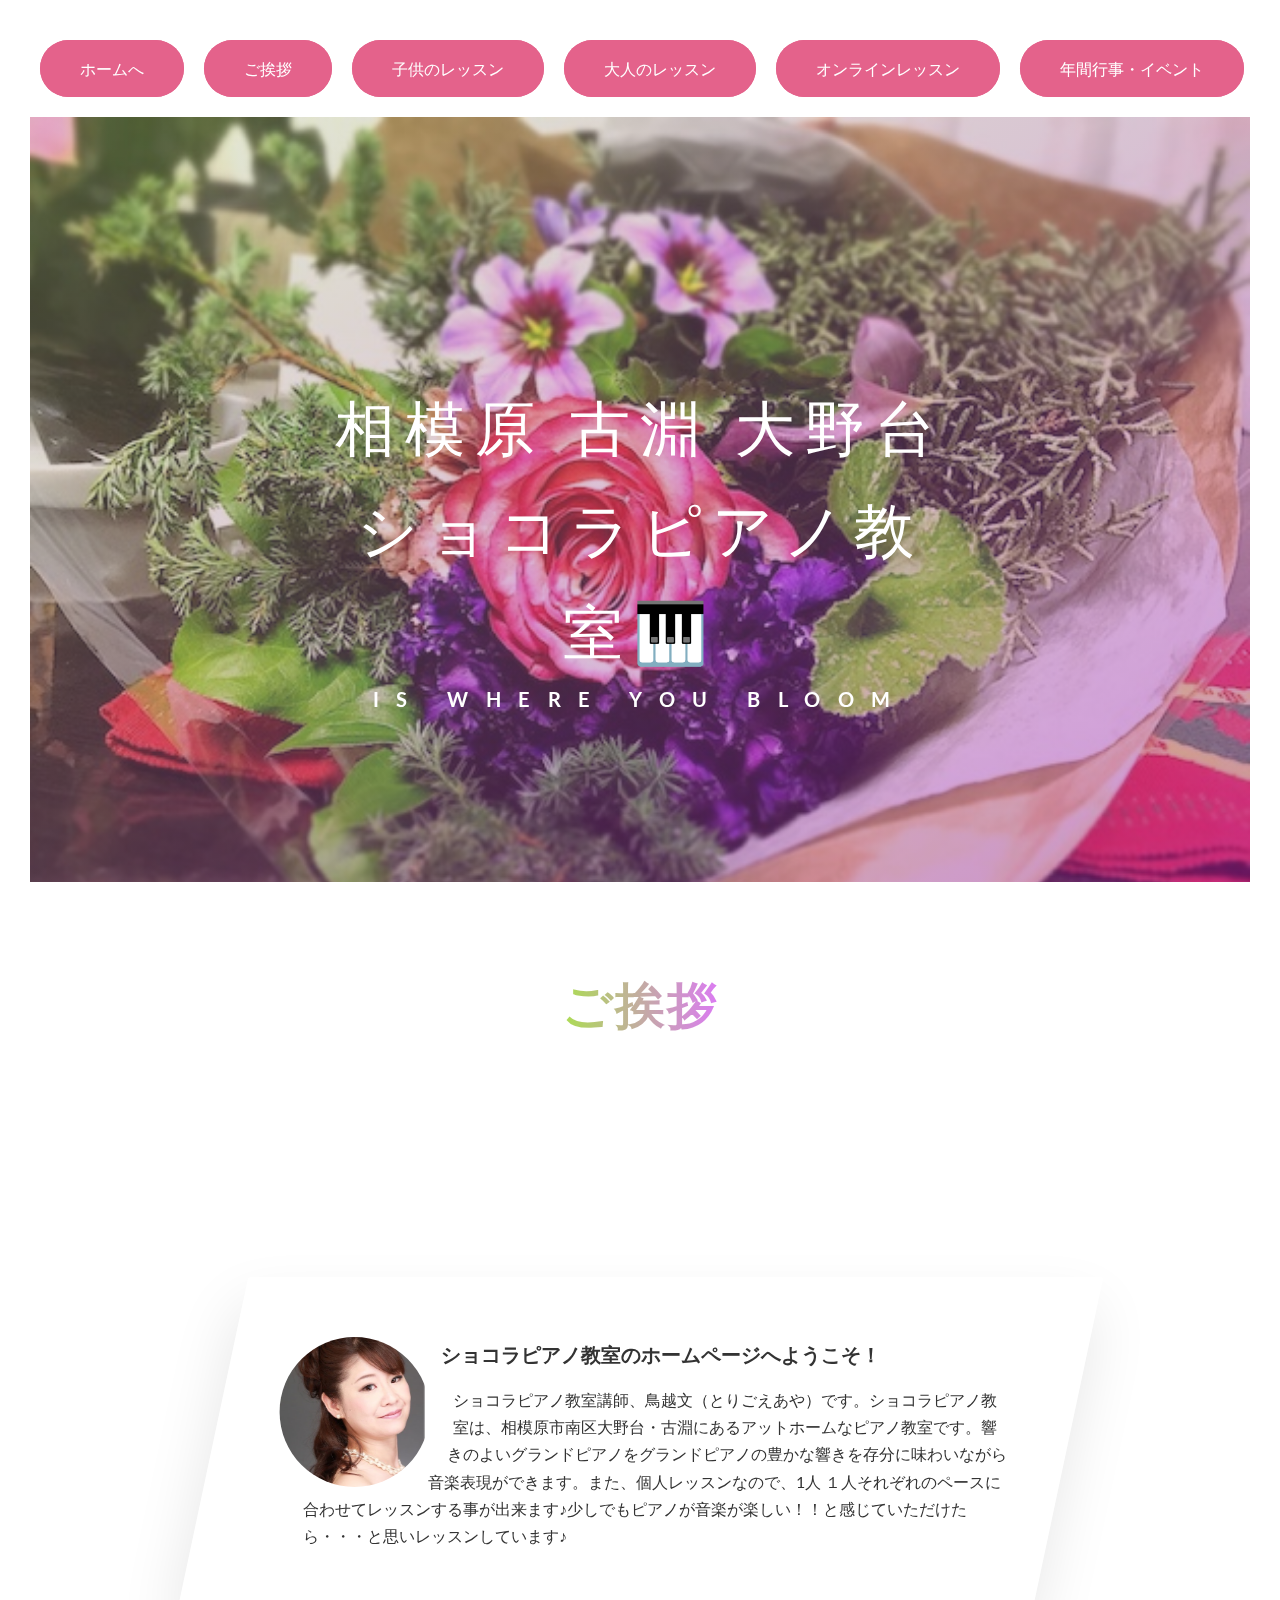
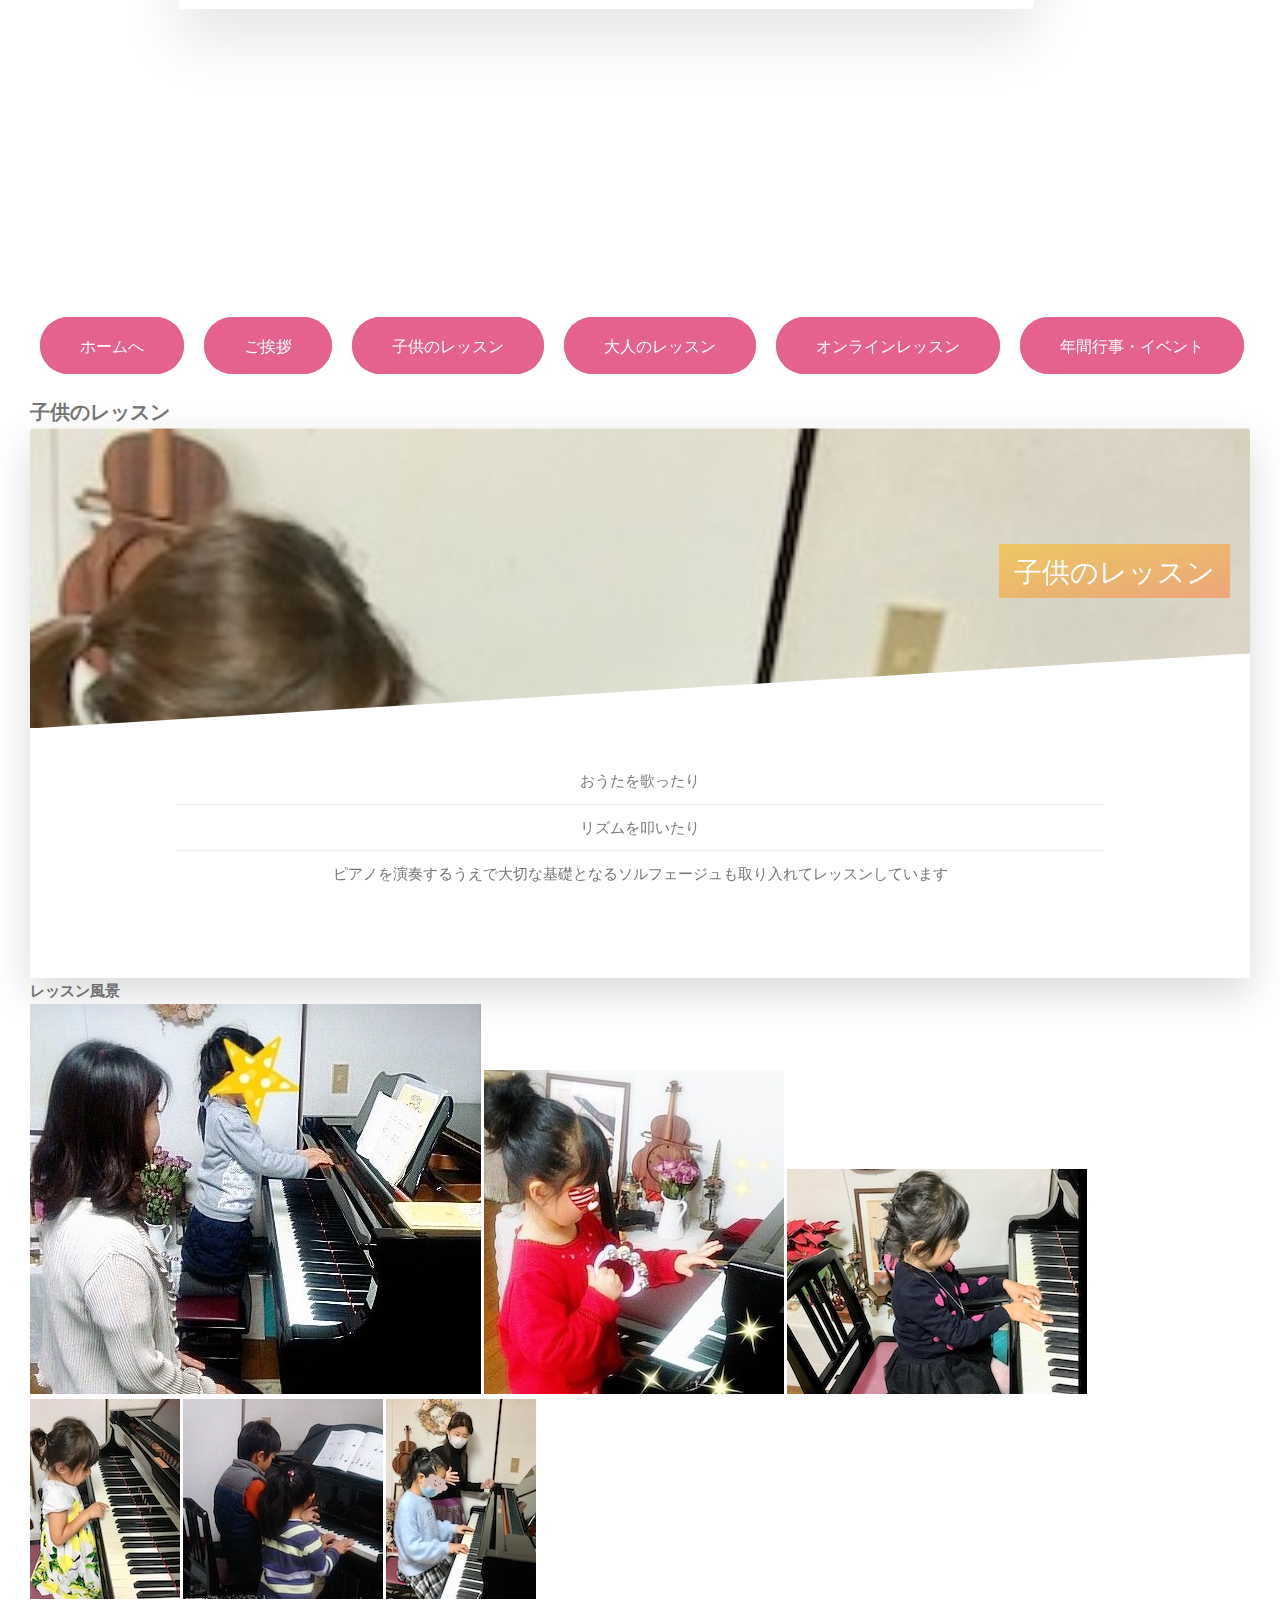
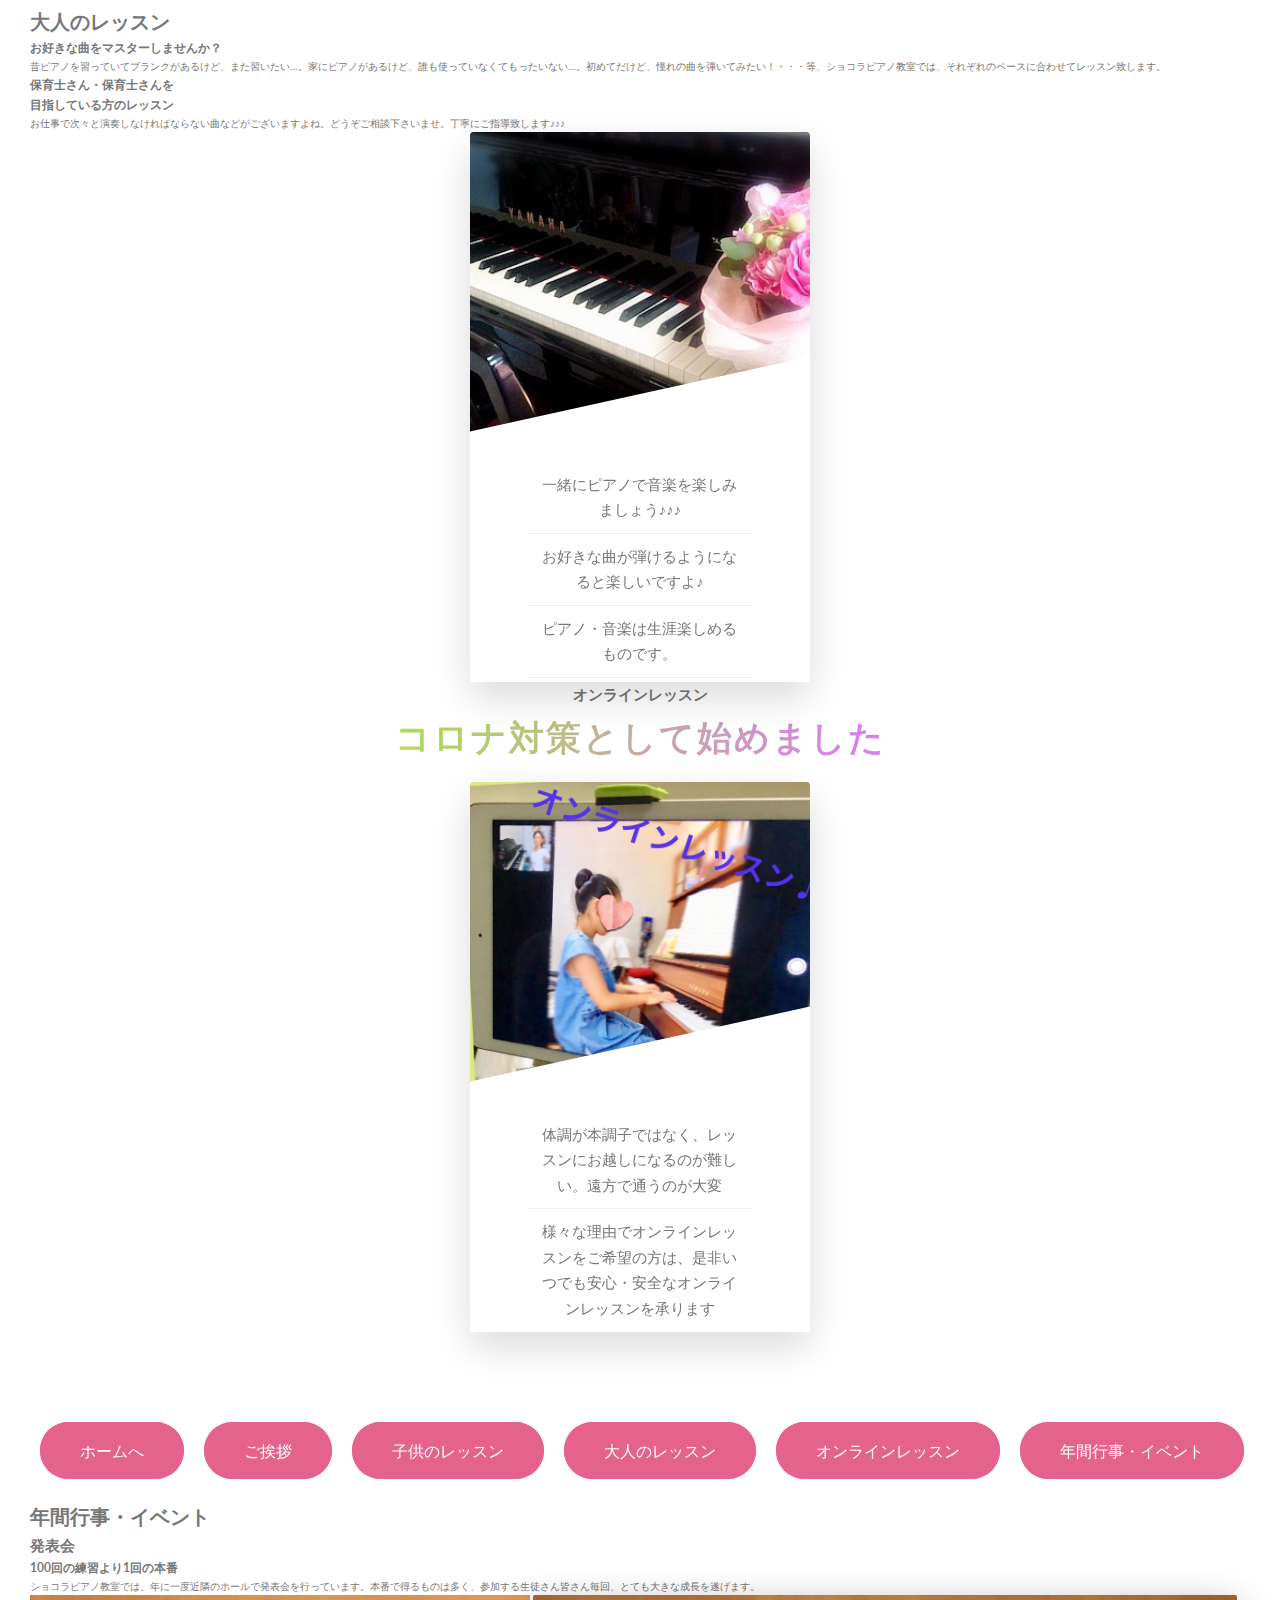
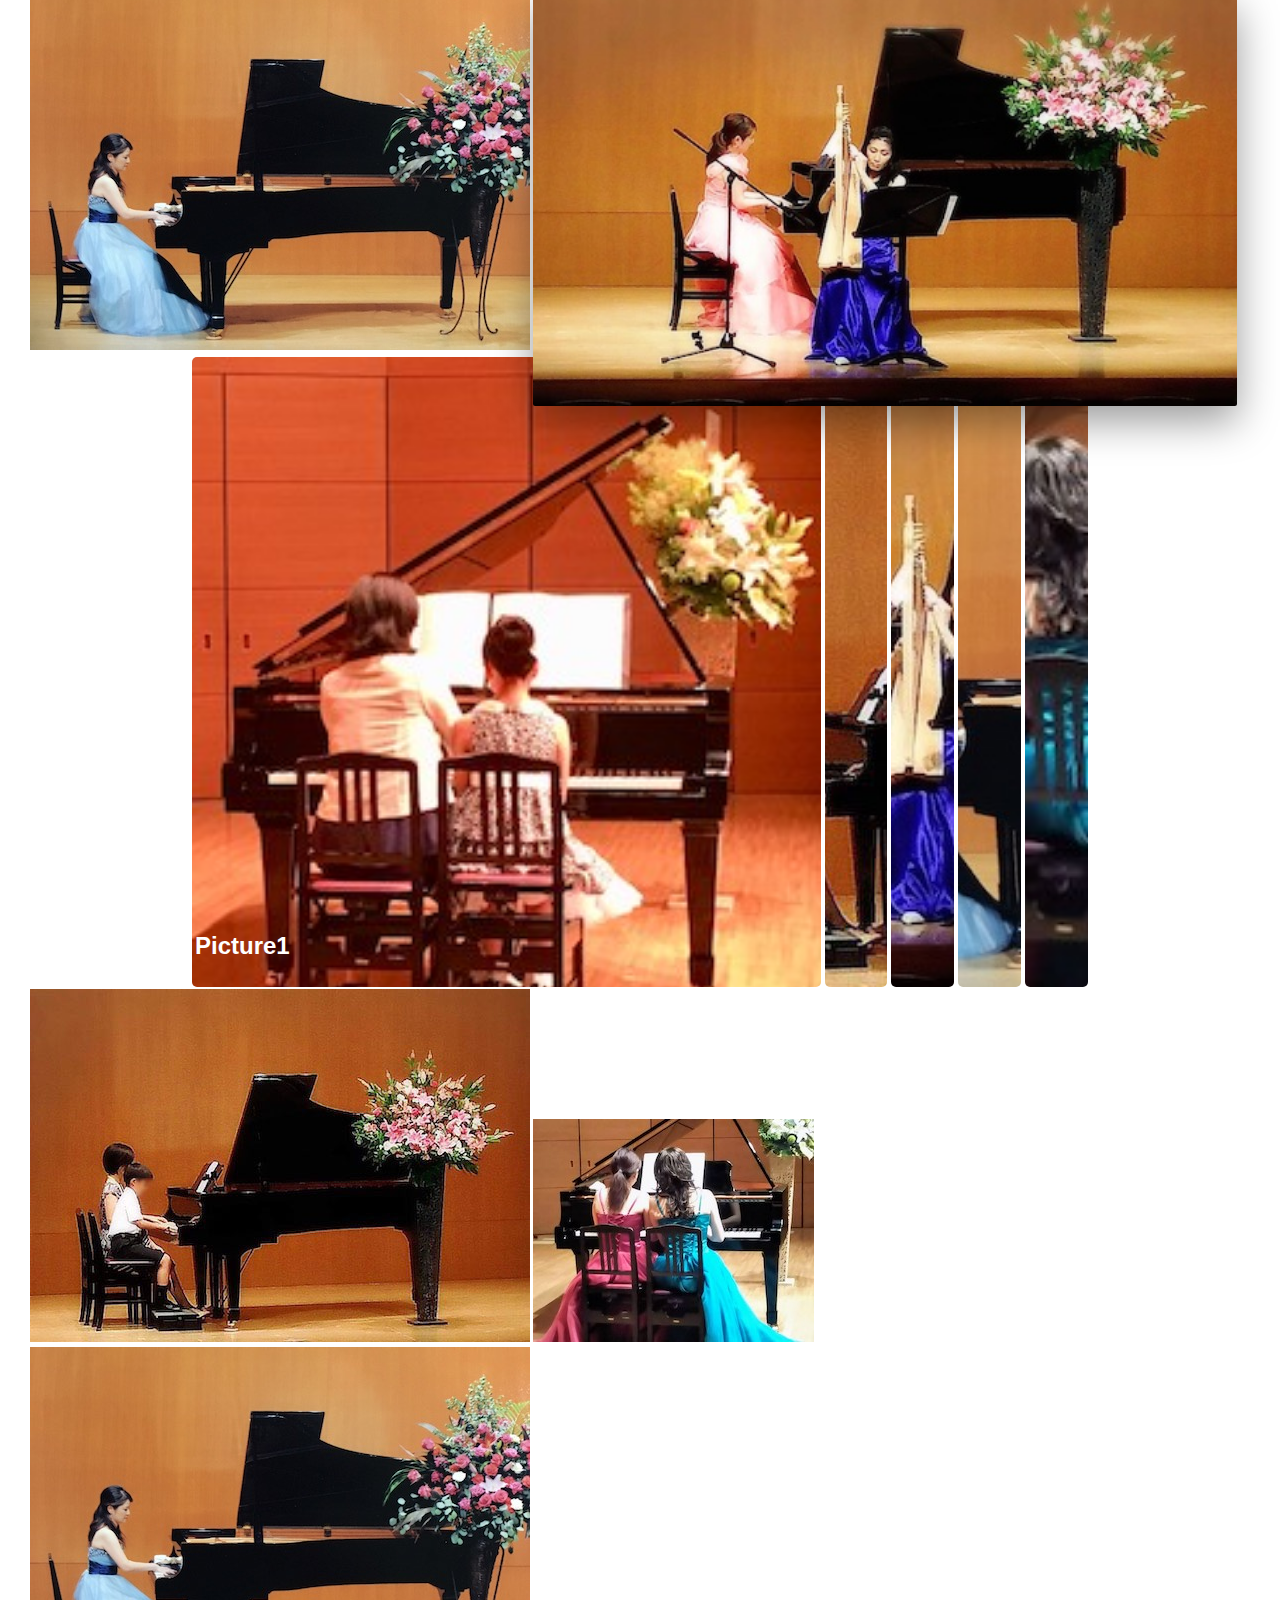
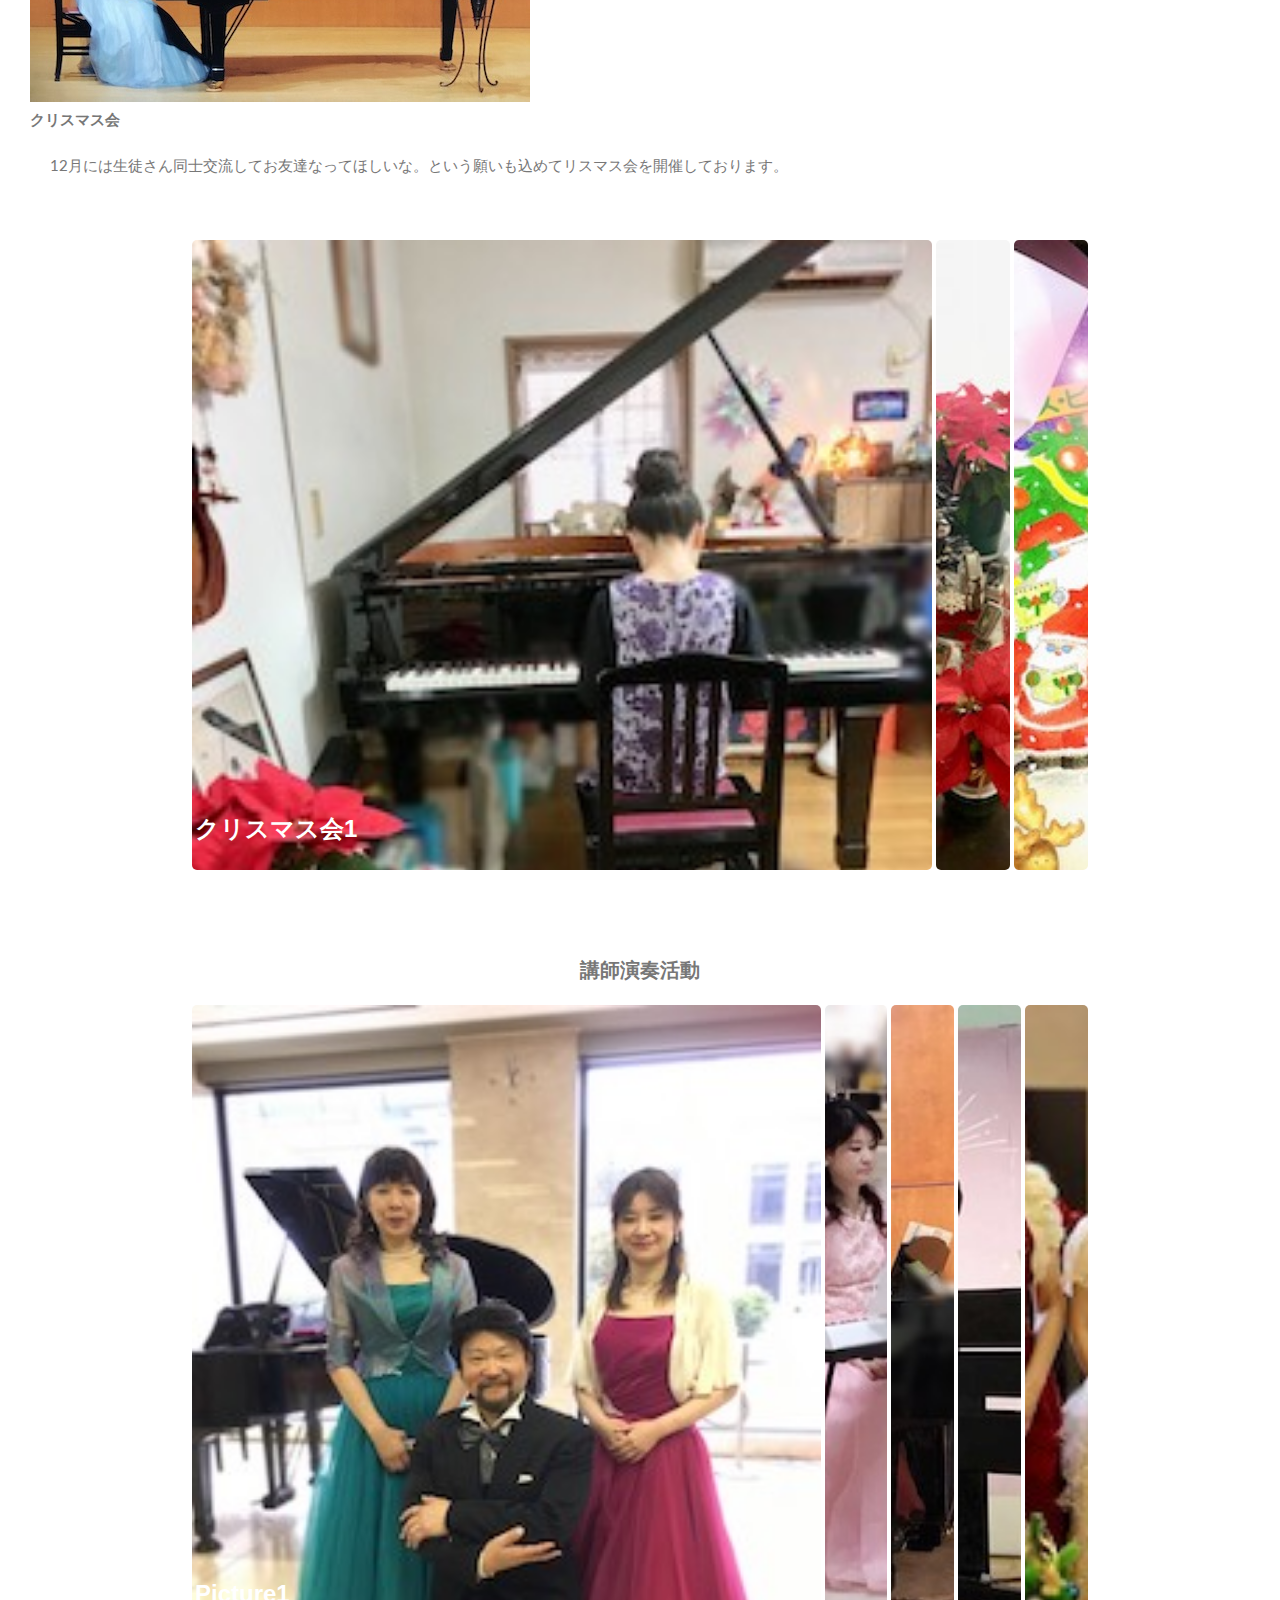
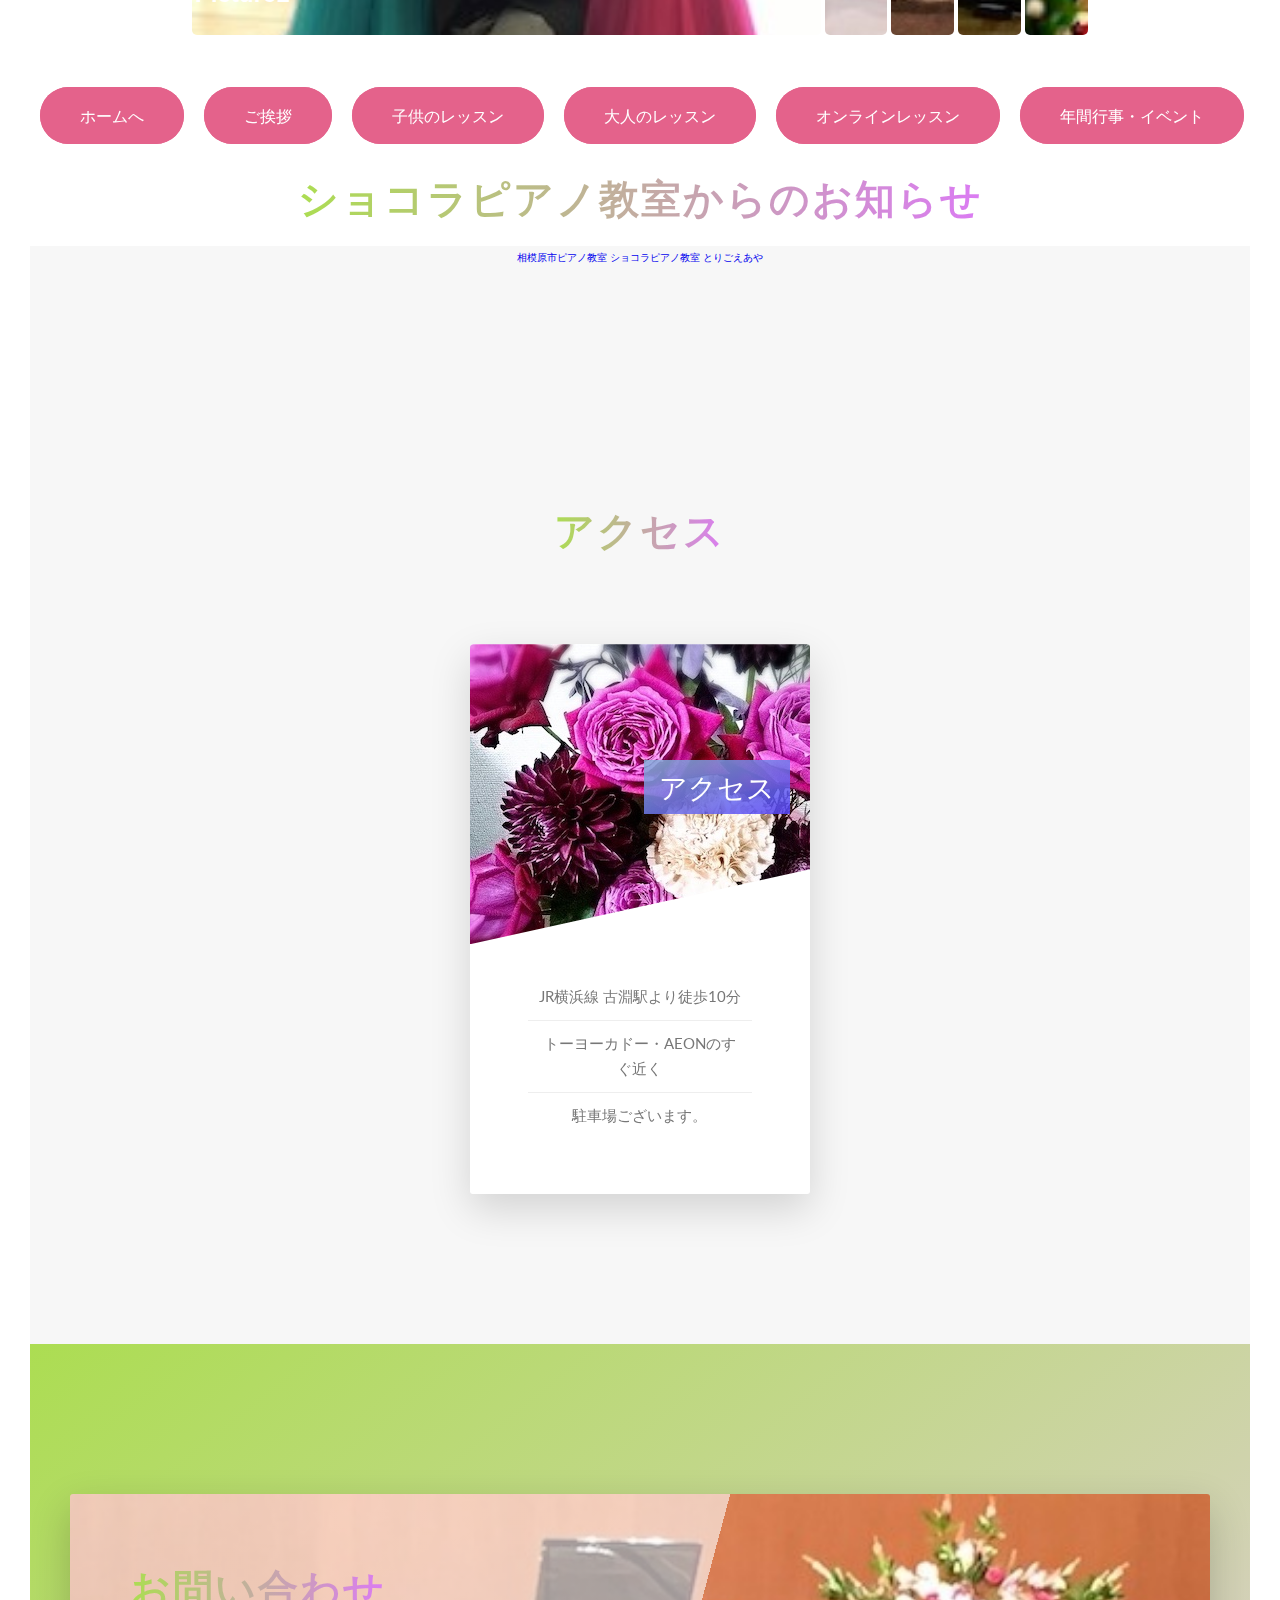
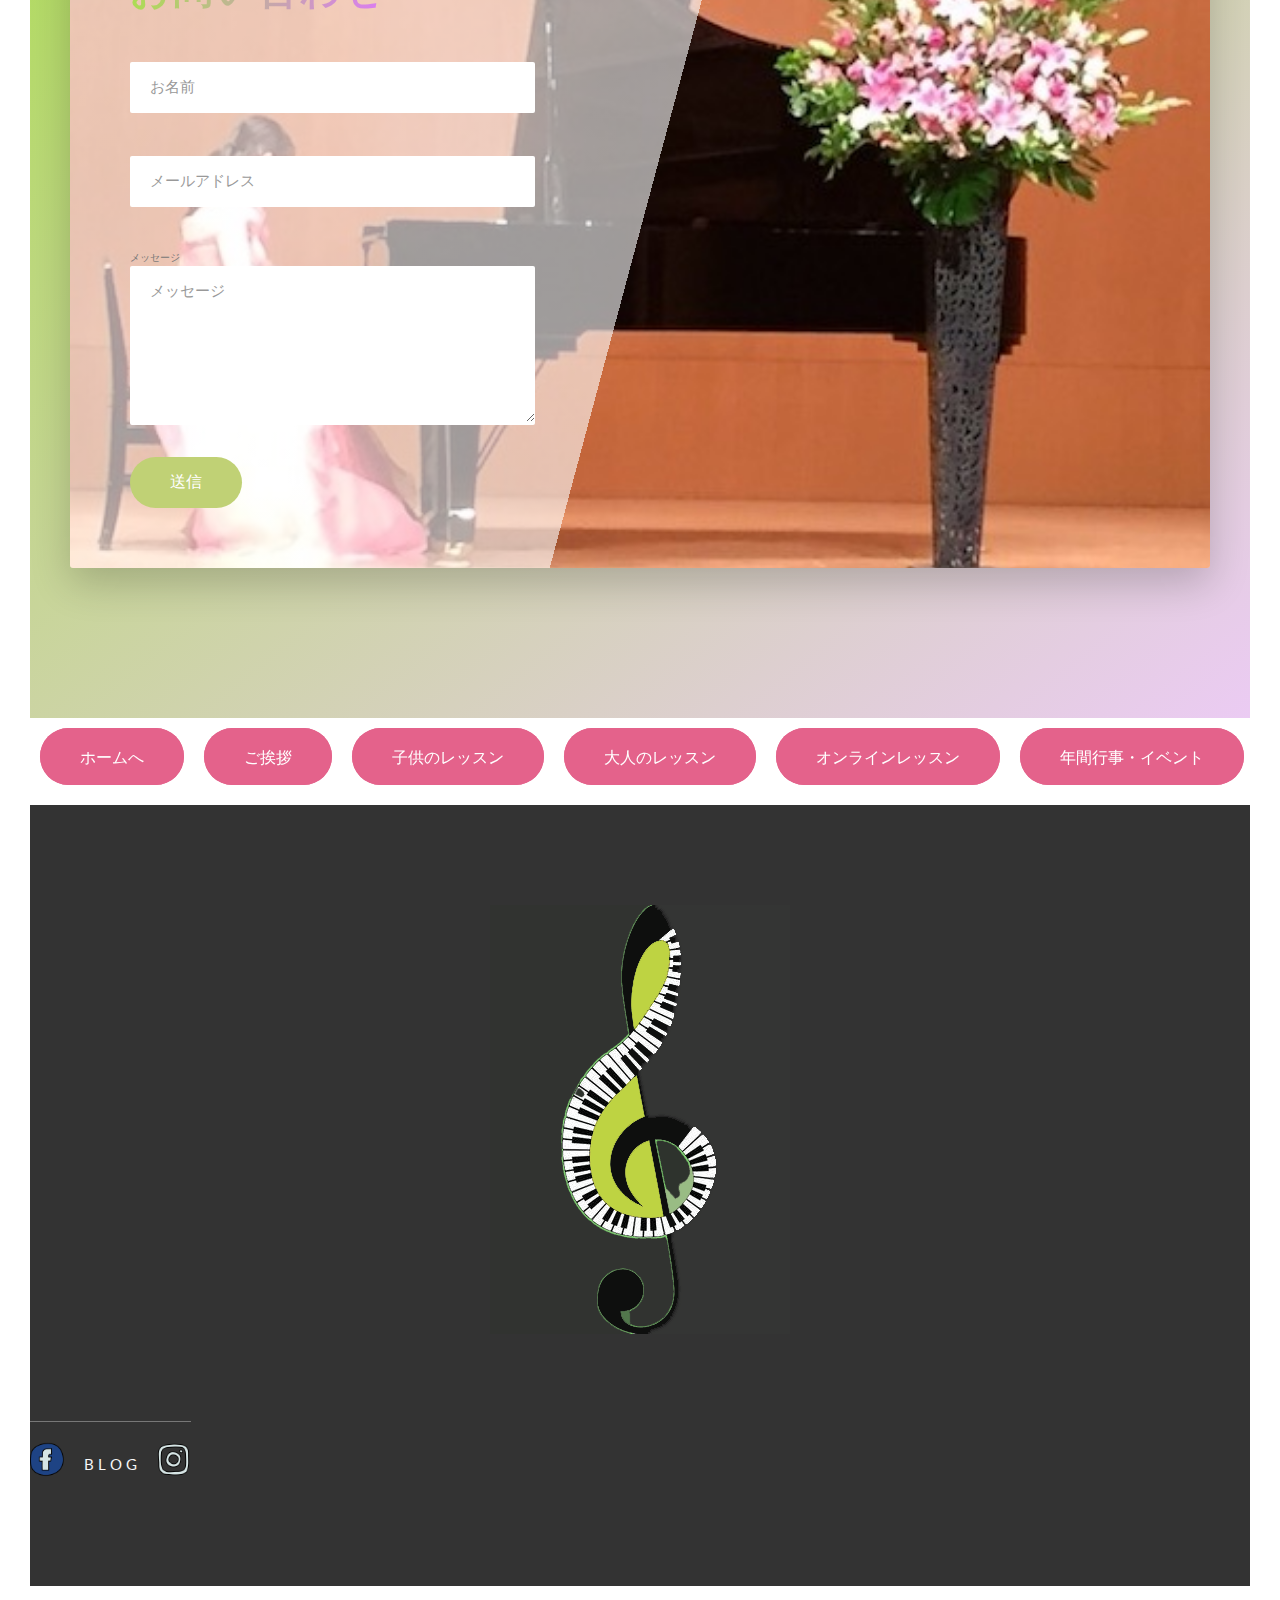
==== commit 7ebab711: "レイアウト崩れ修正" ====
--- a/index.html
+++ b/index.html
@@ -83,98 +83,101 @@
                     </div>
                 </div>
             </section>
-
-            <section class="section-tours"  id='kid'>
-                <div class="u-center-text">
-                    <h1 class="heading-secondary" style="font-size:5rem">
-                    子供のレッスン
-                    </h1>
-                </div>
-
-                <div class="row">
-                      <div class="col-1-of-3">
-                        <div class="composition">
-                            <!-- <img src="img/kids-2.jpg" alt="ショコラピアノ教室 Photo 1" class="composition__photo composition__photo--p1">
-                            <img src="img/kid-4.jpg" alt="ショコラピアノ教室 Photo 2" class="composition__photo composition__photo--p2">
-                            <img src="img/kid-1.jpg" alt="ショコラピアノ教室 Photo 3" class="composition__photo composition__photo--p3"> -->&nbsp;
-                        </div>
-                      </div>
-                    <div class="col-1-of-3">
-                        <div class="card">
-                           <div class="card__side card__side--front">
-                                <div class="card__picture card__picture--1">
-                                    &nbsp;
-                                </div>
-                                <h4 class="card__heading">
-                                    <span class="card__heading-span card__heading-span--1">子供のレッスン</span>
-                                </h4>
-                                <div class="card__details">
-                                    <ul>
-                                        <li>おうたを歌ったり</li>
-                                        <li>リズムを叩いたり</li>
-                                        <li>ピアノを演奏するうえで大切な基礎となるソルフェージュも取り入れてレッスンしています</li>
-                                    </ul>
-                                </div>
-                           </div>
-                           <div class="card__side card__side--back card__side--back-1">
-                                <div class="card__cta">
-                                    <div class="card__price-box">
-                                        <p class="card__price-only">【入会金】・・・￥5000</p>
-                                        <p class="card__price-only">【幼児・小学生】<br/>
-                                        ♪ 初級(30分)・・・￥7200<br/>
-                                       ♪ 中級-ブルグミュラー-(30分)・・・￥8400</p>
-                                        <p class="card__price-only">♪   上級-ソナチネ- (40分)・・・￥10500</p>
-
-                                    </div>
-                                    <a href="#popup" class="btn btn--white">体験レッスン</a>
-                                </div>
-                            </div>
-                       </div>
-                    </div>
-                      <div class="col-1-of-3">&nbsp;</div>
-                </div>
-
-
-                <!-- <div class="col-1-of-3">&nbsp;</div> -->
-                        <!-- <div class="composition"> -->
-                         <div class="u-center-text u-margin-bottom-big">
-                    <h2 class="heading-secondary u-margin-bottom-big">
-                    レッスン風景
-                    </h2>
-
-                <div class="row">
-                      <div class="col-1-of-3">
-                        <div class="composition">
-                            <img src="img/kids-2.jpg" alt="ショコラピアノ教室 Photo 1" class="composition__photo composition__photo--p1">
-                            <img src="img/kid-1.jpg" alt="ショコラピアノ教室 Photo 2" class="composition__photo composition__photo--p2">
-                            <img src="img/kid-4.jpg" alt="ショコラピアノ教室 Photo 3" class="composition__photo composition__photo--p3">
-                        </div>
-                    </div>
-                    <div class="col-1-of-3">&nbsp;</div>
-                    <div class="col-1-of-3">
-                        <div class="composition">
-                            <img src="img/kids-5.jpg" alt="ショコラピアノ教室 Photo 4" class="composition__photo composition__photo--p1">
-                            <img src="img/kids-3.jpg" alt="ショコラピアノ教室 Photo 5" class="composition__photo composition__photo--p2">
-                            <img src="img/kids-6.jpg" alt="ショコラピアノ教室 Photo 6" class="composition__photo composition__photo--p3">
-                        </div>
-                    </div>
-                 </div>
-         </section>
-
-            <section class="section-tours u-margin-bottom-small"  id='adult'>
-                <div class="u-center-text u-margin-bottom-big" id='adult'>
-                    <h1 class="heading-secondary" style="font-size:4rem">
-                        大人のレッスン
-                    </h1>
-                    <h3 class="heading-tertiary u-margin-bottom-small">お好きな曲をマスターしませんか？</h3>
-                        <p class="feature-box__text">
-                            昔ピアノを習っていてブランクがあるけど、また習いたい…。家にピアノがあるけど、誰も使っていなくてもったいない…。初めてだけど、憧れの曲を弾いてみたい！・・・等、ショコラピアノ教室では、それぞれのペースに合わせてレッスン致します。
-                        </p>
-                    <h3 class="heading-tertiary u-margin-bottom-small">保育士さん・保育士さんを目指している方のレッスンも行っています。</h3>
-                        <p class="feature-box__text">
-                            お仕事で次々と演奏しなければならない曲などがございますよね。どうぞご相談下さいませ。丁寧にご指導致します♪♪♪
-                        </p>
-                </div>
+        <div class="horizontal_nav">
+                <ul class="horizontal-list">
+                <li><a href="#" class="btn btn--pink btn--animated">ホームへ</a></li>
+                <li><a href="#section-profile" class="btn btn--pink btn--animated">ご挨拶</a></li>
+                <li><a href="#kid" class="btn btn--pink btn--animated">子供のレッスン</a></li>
+                <li><a href="#adult" class="btn btn--pink btn--animated">大人のレッスン</a></li>
+                <li><a href="#online" class="btn btn--pink btn--animated">オンラインレッスン</a></li>
+                <li><a href="#event" class="btn btn--pink btn--animated">年間行事・イベント</a></li>
+                <li><a href="#activity" class="btn btn--pink btn--animated">講師演奏活動</a></li>
+                <li><a href="#tweet" class="btn btn--pink btn--animated">お知らせ</a></li>
+                <li><a href="#popup-access" class="btn btn--pink btn--animated">アクセス</a></li>
+                <li><a href="#book-now" class="btn btn--pink btn--animated">お問い合わせ</a></li>
+            </ul>
+        </div>
+        <section class='section-kids' id='kid'>
+          <h1 class='kids__title'>子供のレッスン</h1>
+
+        <div class='lesson__wrapper'>
+         <div class='card'>
+            <div class='card__side card__side--front'>
+                <div class='card__picture card__picture--1'>&nbsp;</div>
+                <h4 class='card__heading'>
+                <span class='card__heading-span card__heading-span--1'>
+            子供のレッスン
+          </span>
+        </h4>
+        <div class='card__details'>
+          <ul>
+            <li>おうたを歌ったり</li>
+            <li>リズムを叩いたり</li>
+            <li>
+              ピアノを演奏するうえで大切な基礎となるソルフェージュも取り入れてレッスンしています
+            </li>
+          </ul>
+        </div>
+      </div>
+      <div class='card__side card__side--back card__side--back-1'>
+        <div class='card__cta'>
+          <div class='card__price-box'>
+            <p class='card__price-only'>【入会金】・・・￥5000</p>
+            <p class='card__price-only'>
+              【幼児・小学生】
+              <br />
+              ♪ 初級(30分)・・・￥7200
+              <br />♪ 中級-ブルグミュラー-(30分)・・・￥8400
+            </p>
+            <p class='card__price-only'>
+              ♪ 上級-ソナチネ- (40分)・・・￥10500
+            </p>
+          </div>
+                <a href="#popup" class="btn btn--white">体験レッスン</a>
+        </div>
+      </div>
+    </div>
+
+            <div class='subsection__wrapper'>
+              <h2 class='kids__title-sub'>レッスン風景</h2>
+              <div className="photo_wrapper">
+                <div class='row-kids'>
+                  <div class='kids_composition'>
+                    <img src="img/kids-2.jpg" alt="ショコラピアノ教室 Photo 1" class="kids_composition__photo kids_composition__photo--p1">
+                    <img src="img/kid-1.jpg" alt="ショコラピアノ教室 Photo 2" class="kids_composition__photo kids_composition__photo--p2">
+                    <img src="img/kid-4.jpg" alt="ショコラピアノ教室 Photo 3" class="kids_composition__photo kids_composition__photo--p3">
+                   </div>
+                </div>
+                  <div class='row-kids'>
+                  <div class='kids_composition'>
+                     <img src="img/kids-5.jpg" alt="ショコラピアノ教室 Photo 4" class="kids_composition__photo kids_composition__photo--p1">
+                    <img src="img/kids-3.jpg" alt="ショコラピアノ教室 Photo 5" class="kids_composition__photo kids_composition__photo--p2">
+                    <img src="img/kids-6.jpg" alt="ショコラピアノ教室 Photo 6" class="kids_composition__photo kids_composition__photo--p3">
+                </div>
+               </div>
+              </div>
+            </div>
+          </div>
+        </section>
+
+        <section class='section-adult' id='adult'>
+          <h1 class='adult__title'>大人のレッスン</h1>
+          <div class='lesson__wrapper'>
+            <h3 class='adult__title-sub'>
+              お好きな曲をマスターしませんか？
+            </h3>
+            <p class='adult__text'>
+              昔ピアノを習っていてブランクがあるけど、また習いたい…。家にピアノがあるけど、誰も使っていなくてもったいない…。初めてだけど、憧れの曲を弾いてみたい！・・・等、ショコラピアノ教室では、それぞれのペースに合わせてレッスン致します。
+            </p>
+            <h3 class='adult__title-sub'>
+              保育士さん・保育士さんを
+            </h3>
+            <h3 class='adult__title-sub2'>
+              目指している方のレッスン
+            </h3>
+            <p class='adult__text'>
+              お仕事で次々と演奏しなければならない曲などがございますよね。どうぞご相談下さいませ。丁寧にご指導致します♪♪♪
+            </p>
 
                 <div class="row">
                     <div class="col-1-of-3"><sup>&nbsp;</sup></div>
@@ -210,19 +213,17 @@
                                 </div>
                             </div>
                         </div>
-                   <div class="col-1-of-3"><sup>&nbsp;</sup></div>
-                    <div class="col-1-of-3">&nbsp;</div>
                 </div>
             </section>
 
-            <section class="section-tours u-margin-bottom-small"  id='online'>
+            <section class="section-online"  id='online'>
                     <div class="u-center-text u-margin-bottom-big" >
-                    <h2 class="heading-secondary" style="font-size:4rem">
+                    <h2 class="online__title">
                         オンラインレッスン
                     </h2>
                     <div class="u-center-text u-margin-bottom-small">
                     <h2 class="heading-secondary">
-                        コロナ対策として始めました♪
+                        コロナ対策として始めました
                     </h2>
                 </div>
                 <div class="row">
@@ -256,240 +257,8 @@
                             </div>
                         </div>
                     </div>
-                 <div class="col-1-of-3">&nbsp;</div>
                  </div>
                 </div>
-                </div>
-            </section>
-        <div class="horizontal_nav">
-                <ul class="horizontal-list">
-                <li><a href="#" class="btn btn--pink btn--animated">ホームへ</a></li>
-                <li><a href="#section-profile" class="btn btn--pink btn--animated">ご挨拶</a></li>
-                <li><a href="#kid" class="btn btn--pink btn--animated">子供のレッスン</a></li>
-                <li><a href="#adult" class="btn btn--pink btn--animated">大人のレッスン</a></li>
-                <li><a href="#online" class="btn btn--pink btn--animated">オンラインレッスン</a></li>
-                <li><a href="#event" class="btn btn--pink btn--animated">年間行事・イベント</a></li>
-                <li><a href="#activity" class="btn btn--pink btn--animated">講師演奏活動</a></li>
-                <li><a href="#tweet" class="btn btn--pink btn--animated">お知らせ</a></li>
-                <li><a href="#popup-access" class="btn btn--pink btn--animated">アクセス</a></li>
-                <li class="u-margin-top-big"><a href="#book-now" class="btn btn--pink btn--animated">お問い合わせ</a></li>
-            </ul>
-        </div>
-
-            <section class="section-activity" id="event">
-                <div class="u-center-text u-margin-bottom-small">
-                    <h1 class="heading-secondary" style="font-size:4rem">
-                        年間行事・イベント
-                    </h1>
-                </div>
-                <div class="u-center-text u-margin-bottom-small" id="happyoukai">
-                <h2 class="heading-secondary">発表会</h2>
-                 <h3 class="heading-tertiary">100回の練習より1回の本番</h3>
-                 <p class="feature-box__text">ショコラピアノ教室では、年に一度近隣のホールで発表会を行っています。本番で得るものは多く、参加する生徒さん皆さん毎回、とても大きな成長を遂げます。</p>
-                </div>
-
-                <div class="row">
-                    <!-- <div class="col-1-of-3">&nbsp;</div> -->
-                      <div class="col-1-of-3 hide">
-                        <div class="composition" style="position:relative">
-                            <img src="img/happyoukai-3.jpg" alt="ショコラピアノ教室 Photo 7" class="composition__photo composition__photo--p1">
-                            <img src="img/happyoukai-2.jpg" alt="ショコラピアノ教室 Photo 8" class="composition__photo composition__photo--p2">
-                            <img src="img/happyoukai-1.jpg" alt="ショコラピアノ教室 Photo 9" class="composition__photo composition__photo--p3">
-                        </div>
-                    </div>
-                    <!-- <div class="col-1-of-3">&nbsp;</div> -->
-
-                 </div>
-                        <div class="picture__wrapper">
-                            <div class="panel__container">
-                                <div class="panel active" style="background-image:url('img/happyoukai-10.jpg')">
-                                    <h3>Picture1</h3>
-                                </div>
-                                <div class="panel" style="background-image:url('img/happyoukai-5.jpg')">
-                                    <h3>Picture2</h3>
-                                </div>
-                                <div class="panel" style="background-image:url('img/happyoukai-6.jpg')">
-                                    <h3>Picture3</h3>
-                                </div>
-                                <div class="panel" style="background-image:url('img/happyoukai-7.jpg')">
-                                    <h3>Picture4</h3>
-                                </div>
-                                <div class="panel" style="background-image:url('img/happyoukai-8.jpg">
-                                    <h3>Picture5</h3>
-                                </div>
-                            </div>
-                        </div>
-                    <div class="row">
-                        <!-- <div class="col-1-of-3">&nbsp;</div> -->
-                        <div class="col-1-of-3">&nbsp;</div>
-                        <div class="col-1-of-3">
-                            <div class="composition hide">
-                                <img src="img/happyoukai-1.jpg" alt="ショコラピアノ教室 Photo 10" class="composition__photo composition__photo--p1">
-                                <img src="img/happyoukai-4.jpg" alt="ショコラピアノ教室 Photo 11" class="composition__photo composition__photo--p2">
-                                <img src="img/happyoukai-3.jpg" alt="ショコラピアノ教室 Photo 12" class="composition__photo composition__photo--p3">
-                            </div>
-                        </div>
-                     </div>
-
-
-                <div class="section-activity" id="christmas" >
-                <div class="u-center-text">
-                    <h2 class="heading-secondary">
-                    クリスマス会
-                    </h2>
-                    <p class="feature-box__text  u-margin-bottom-medium">
-                        12月には生徒さん同士交流してお友達なってほしいな。という願いも込めてリスマス会を開催しております。
-                     </p>
-                <div class="picture__wrapper">
-                    <div class="panel__container">
-                        <div class="panel active" style="background-image:url('img/christmas-3.jpg')">
-                            <h3>クリスマス会1</h3>
-                        </div>
-                        <div class="panel" style="background-image:url('img/christmas-2.jpg')">
-                            <h3>クリスマス会2</h3>
-                        </div>
-                        <div class="panel" style="background-image:url('img/christmas-1.jpg">
-                            <h3>クリスマス会3</h3>
-                        </div>
-                    </div>
-                </div>
-             </section>
-             <div class="u-margin-bottom-big"></div>
-
-         <section class="section-activity" id="activity" >
-            <div class="u-center-text">
-            <h1 class="heading-secondary" style="font-size:4rem">
-             講師演奏活動<br>&nbsp;</h1>
-            <div class="picture__wrapper u-margin-bottom-medium">
-                <div class="panel__container">
-                    <div class="panel active" style="background-image:url('img/ensou-1.jpg')">
-                        <h3>Picture1</h3>
-                    </div>
-                    <div class="panel" style="background-image:url('img/ensou-2.jpg')">
-                        <h3>Picture2</h3>
-                    </div>
-                    <div class="panel" style="background-image:url('img/ensou-3.jpg')">
-                        <h3>Picture3</h3>
-                    </div>
-                    <div class="panel" style="background-image:url('img/ensou-4.jpg')">
-                        <h3>Picture4</h3>
-                    </div>
-                    <div class="panel" style="background-image:url('img/ensou-5.jpg">
-                        <h3>Picture5</h3>
-                    </div>
-                </div>
-            </div>
-
-            <div class="horizontal_nav">
-                    <ul class="horizontal-list">
-                    <li><a href="#" class="btn btn--pink btn--animated">ホームへ</a></li>
-                    <li><a href="#section-profile" class="btn btn--pink btn--animated">ご挨拶</a></li>
-                    <li><a href="#kid" class="btn btn--pink btn--animated">子供のレッスン</a></li>
-                    <li><a href="#adult" class="btn btn--pink btn--animated">大人のレッスン</a></li>
-                    <li><a href="#online" class="btn btn--pink btn--animated">オンラインレッスン</a></li>
-                    <li><a href="#event" class="btn btn--pink btn--animated">年間行事・イベント</a></li>
-                    <li><a href="#activity" class="btn btn--pink btn--animated">講師演奏活動</a></li>
-                    <li><a href="#tweet" class="btn btn--pink btn--animated">お知らせ</a></li>
-                    <li><a href="#popup-access" class="btn btn--pink btn--animated">アクセス</a></li>
-                    <li class="u-margin-top-big"><a href="#book-now" class="btn btn--pink btn--animated">お問い合わせ</a></li>
-                </ul>
-            </div>
-        </section>
-        <section class="section-tweet" id="tweet">
-                <div class="u-center-text u-margin-bottom-big">
-                    <h2 class="heading-secondary" style="font-size:4rem">
-                        ショコラピアノ教室からのお知らせ
-                    </h2>
-                    <div class="col-3-of-1">&nbsp;</div>
-                    <div id="fb-root"></div>
-                       <script async defer crossorigin="anonymous" src="https://connect.facebook.net/ja_JP/sdk.js#xfbml=1&version=v9.0" nonce="Pl0S9CSN"></script>
-                     <div class="fb-page" data-href="https://www.facebook.com/chocolatpianoa/" data-tabs="timeline" data-width="300" data-height="" data-small-header="true" data-adapt-container-width="true" data-hide-cover="false" data-show-facepile="true"><blockquote cite="https://www.facebook.com/chocolatpianoa/" class="fb-xfbml-parse-ignore"><a href="https://www.facebook.com/chocolatpianoa/">相模原市ピアノ教室 ショコラピアノ教室 とりごえあや</a></blockquote></div>
-
-        </section>
-
-        <section class="section-tours" id="section-lesson">
-                <div class="u-center-text u-margin-bottom-big">
-                    <h2 class="heading-secondary" style="font-size:4rem">
-                        アクセス
-                    </h2>
-                </div>
-
-                <div class="row">
-                    <div class="col-1-of-3">&nbsp;</div>
-                    <div class="col-1-of-3">
-                        <div class="card">
-                            <div class="card__side card__side--front">
-                                <div class="card__picture card__picture--3">
-                                    &nbsp;
-                                </div>
-                                <h4 class="card__heading">
-                                    <span class="card__heading-span card__heading-span--3">アクセス</span>
-                                </h4>
-                                <div class="card__details">
-                                    <ul>
-                                        <li>JR横浜線 古淵駅より徒歩10分</li>
-                                        <li>トーヨーカドー・AEONのすぐ近く</li>
-                                        <li>駐車場ございます。</li>
-                                    </ul>
-                                </div>
-
-                            </div>
-                            <div class="card__side card__side--back card__side--back-3">
-                                <div class="card__cta">
-                                    <div class="card__price-box">
-                                        <p class="card__price-only">お問い合わせいただいたときの空き状況により、ご相談してレッスン日時を決めていきます。<br/>&nbsp;</p>
-                                        <p class="card__price-only"><b>☆大人の男性の方はご遠慮いただいております。大変申し訳ございませんが、ご了承下さいませ。</b></p>
-                                    </div>
-                                    <a href="#popup-access" class="btn btn--white">アクセス</a>
-                                </div>
-                            </div>
-                        </div>
-                    </div>
-                      <div class="col-1-of-3">&nbsp;</div>
-                </div>
-            </section>
-
-
-            <section class="section-book" id="book-now">
-                <div class="row">
-                    <div class="book">
-                        <div class="book__form">
-                                <div class="u-margin-bottom-medium">
-                                    <h2 class="heading-secondary" style="font-size:4rem">
-                                        お問い合わせ
-                                    </h2>
-                                </div>
-                            <form name="contact" method="POST" data-netlify="true">
-                                <div class="form__group" style="display:none">
-                                    <label for="subject" class="form__label">ショコラピアノ教室ホームページからの問い合わせ
-                                    <input type="subject" subject="subject" id="subject">
-                                    </label>
-                                </div>
-                                <div class="form__group">
-                                    <input type="text" name="name" class="form__input" placeholder="お名前" id="name" required/>
-                                    <label for="name" class="form__label">お名前
-                                    </label>
-                                </div>
-
-                                <div class="form__group">
-                                    <input type="email" name="email" class="form__input" placeholder="メールアドレス" id="email" required/>
-                                    <label for="email" class="form__label">メールアドレス
-                                    </label>
-                                </div>
-                                <div class="form__group">
-                                    <label for="message" class="form_label">メッセージ
-                                    <textarea name ="message" class="form__input" placeholder="メッセージ" id="message" required rows="7"></textarea>
-                                    </label>
-                                </div>
-                                <div class="field">
-                                    <div data-netlify-recaptcha="true"></div>
-                                </div>
-                                <div class="form__group"><br/>
-                                    <button type="submit" class="btn btn--green">送信</button>
-                                </div>
-                            </form>
-                        </div>
-                    </div>
                 </div>
             </section>
         <div class="horizontal_nav">
@@ -506,44 +275,243 @@
                 <li><a href="#book-now" class="btn btn--pink btn--animated">お問い合わせ</a></li>
             </ul>
         </div>
+    <section class='section-activity' id='event'>
+        <div class="section-activity__title__wrapper">
+      <h1 class='event__title'>年間行事・イベント</h1>
+      <h2 class='event__title'>発表会</h2>
+      <h3 class='event__title-sub'>100回の練習より1回の本番</h3>
+      </div>
+      <p class='event__text'>
+        ショコラピアノ教室では、年に一度近隣のホールで発表会を行っています。本番で得るものは多く、参加する生徒さん皆さん毎回、とても大きな成長を遂げます。
+      </p>
+
+            <div class='row-event'>
+                <div class='event_composition'>
+                <img src="img/happyoukai-3.jpg" alt="ショコラピアノ教室 Photo 7" class="event_composition__photo event_composition__photo--p1">
+                    <img src="img/happyoukai-2.jpg" alt="ショコラピアノ教室 Photo 8" class="composition__photo event_composition__photo--p2">
+                    <img src="img/happyoukai-1.jpg" alt="ショコラピアノ教室 Photo 9" class="event_composition__photo event_composition__photo--p3">
+                </div>
+            </div>
+
+                        <div class="picture__wrapper">
+                            <div class="panel__container">
+                                <div class="panel active" style="background-image:url('img/happyoukai-10.jpg')">
+                                    <h3>Picture1</h3>
+                                </div>
+                                <div class="panel" style="background-image:url('img/happyoukai-5.jpg')">
+                                    <h3>Picture2</h3>
+                                </div>
+                                <div class="panel" style="background-image:url('img/happyoukai-6.jpg')">
+                                    <h3>Picture3</h3>
+                                </div>
+                                <div class="panel" style="background-image:url('img/happyoukai-7.jpg')">
+                                    <h3>Picture4</h3>
+                                </div>
+                                <div class="panel" style="background-image:url('img/happyoukai-8.jpg">
+                                    <h3>Picture5</h3>
+                                </div>
+                            </div>
+                        </div>
+                <div class='row-event'>
+                    <div class='event_composition'>
+                        <img src="img/happyoukai-1.jpg" alt="ショコラピアノ教室 Photo 10" class="event_composition__photo event_composition__photo--p1">
+                        <img src="img/happyoukai-4.jpg" alt="ショコラピアノ教室 Photo 11" class="event_composition__photo event_composition__photo--p2">
+                        <img src="img/happyoukai-3.jpg" alt="ショコラピアノ教室 Photo 12" class="event_composition__photo event_composition__photo--p3">
+                     </div>
+                </div>
+
+
+                <div class="section-activity" id="christmas" >
+                    <h2 class="event__title">
+                    クリスマス会
+                    </h2>
+                    <p class="feature-box__text  u-margin-bottom-medium">
+                        12月には生徒さん同士交流してお友達なってほしいな。という願いも込めてリスマス会を開催しております。
+                     </p>
+                <div class="picture__wrapper">
+                    <div class="panel__container">
+                        <div class="panel active" style="background-image:url('img/christmas-3.jpg')">
+                            <h3>クリスマス会1</h3>
+                        </div>
+                        <div class="panel" style="background-image:url('img/christmas-2.jpg')">
+                            <h3>クリスマス会2</h3>
+                        </div>
+                        <div class="panel" style="background-image:url('img/christmas-1.jpg">
+                            <h3>クリスマス会3</h3>
+                        </div>
+                    </div>
+                </div>
+             </section>
+             <div class="u-margin-bottom-big"></div>
+
+         <section class="section-activity" id="activity" >
+            <div class="u-center-text">
+            <h1 class="event__title">講師演奏活動</h1>
+            <p class="event__text">&nbsp;</p>
+            <div class="picture__wrapper u-margin-bottom-medium">
+                <div class="panel__container">
+                    <div class="panel active" style="background-image:url('img/ensou-1.jpg')">
+                        <h3>Picture1</h3>
+                    </div>
+                    <div class="panel" style="background-image:url('img/ensou-2.jpg')">
+                        <h3>Picture2</h3>
+                    </div>
+                    <div class="panel" style="background-image:url('img/ensou-3.jpg')">
+                        <h3>Picture3</h3>
+                    </div>
+                    <div class="panel" style="background-image:url('img/ensou-4.jpg')">
+                        <h3>Picture4</h3>
+                    </div>
+                    <div class="panel" style="background-image:url('img/ensou-5.jpg">
+                        <h3>Picture5</h3>
+                    </div>
+                </div>
+            </div>
+        </section>
+
+            <div class="horizontal_nav">
+                <ul class="horizontal-list">
+                <li><a href="#" class="btn btn--pink btn--animated">ホームへ</a></li>
+                <li><a href="#section-profile" class="btn btn--pink btn--animated">ご挨拶</a></li>
+                <li><a href="#kid" class="btn btn--pink btn--animated">子供のレッスン</a></li>
+                <li><a href="#adult" class="btn btn--pink btn--animated">大人のレッスン</a></li>
+                <li><a href="#online" class="btn btn--pink btn--animated">オンラインレッスン</a></li>
+                <li><a href="#event" class="btn btn--pink btn--animated">年間行事・イベント</a></li>
+                <li><a href="#activity" class="btn btn--pink btn--animated">講師演奏活動</a></li>
+                <li><a href="#tweet" class="btn btn--pink btn--animated">お知らせ</a></li>
+                <li><a href="#popup-access" class="btn btn--pink btn--animated">アクセス</a></li>
+                <li><a href="#book-now" class="btn btn--pink btn--animated">お問い合わせ</a></li>
+            </ul>
+        </div>
+        <section class="section-tweet" id="tweet">
+                <div class="u-center-text u-margin-bottom-big">
+                    <h2 class="heading-secondary" style="font-size:4rem">
+                        ショコラピアノ教室からのお知らせ
+                    </h2>
+                    <div class="col-3-of-1">&nbsp;</div>
+                    <div id="fb-root"></div>
+                       <script async defer crossorigin="anonymous" src="https://connect.facebook.net/ja_JP/sdk.js#xfbml=1&version=v9.0" nonce="Pl0S9CSN"></script>
+                     <div class="fb-page" data-href="https://www.facebook.com/chocolatpianoa/" data-tabs="timeline" data-width="300" data-height="" data-small-header="true" data-adapt-container-width="true" data-hide-cover="false" data-show-facepile="true"><blockquote cite="https://www.facebook.com/chocolatpianoa/" class="fb-xfbml-parse-ignore"><a href="https://www.facebook.com/chocolatpianoa/">相模原市ピアノ教室 ショコラピアノ教室 とりごえあや</a></blockquote></div>
+        </section>
+
+        <section class="section-tours" id="section-lesson">
+                <div class="u-center-text u-margin-bottom-big">
+                    <h2 class="heading-secondary" style="font-size:4rem">
+                        アクセス
+                    </h2>
+                </div>
+
+                <div class="row">
+                    <div class="col-1-of-3">&nbsp;</div>
+                    <div class="col-1-of-3">
+                        <div class="card">
+                            <div class="card__side card__side--front">
+                                <div class="card__picture card__picture--3">
+                                    &nbsp;
+                                </div>
+                                <h4 class="card__heading">
+                                    <span class="card__heading-span card__heading-span--3">アクセス</span>
+                                </h4>
+                                <div class="card__details">
+                                    <ul>
+                                        <li>JR横浜線 古淵駅より徒歩10分</li>
+                                        <li>トーヨーカドー・AEONのすぐ近く</li>
+                                        <li>駐車場ございます。</li>
+                                    </ul>
+                                </div>
+
+                            </div>
+                            <div class="card__side card__side--back card__side--back-3">
+                                <div class="card__cta">
+                                    <div class="card__price-box">
+                                        <p class="card__price-only">お問い合わせいただいたときの空き状況により、ご相談してレッスン日時を決めていきます。<br/>&nbsp;</p>
+                                        <p class="card__price-only"><b>☆大人の男性の方はご遠慮いただいております。大変申し訳ございませんが、ご了承下さいませ。</b></p>
+                                    </div>
+                                    <a href="#popup-access" class="btn btn--white">アクセス</a>
+                                </div>
+                            </div>
+                        </div>
+                    </div>
+                      <div class="col-1-of-3">&nbsp;</div>
+                </div>
+            </section>
+
+
+            <section class="section-book" id="book-now">
+                <div class="row">
+                    <div class="book">
+                        <div class="book__form">
+                                <div class="u-margin-bottom-medium">
+                                    <h2 class="heading-secondary" style="font-size:4rem">
+                                        お問い合わせ
+                                    </h2>
+                                </div>
+                            <form name="contact" method="POST" data-netlify="true">
+                                <div class="form__group" style="display:none">
+                                    <label for="subject" class="form__label">ショコラピアノ教室ホームページからの問い合わせ
+                                    <input type="subject" subject="subject" id="subject">
+                                    </label>
+                                </div>
+                                <div class="form__group">
+                                    <input type="text" name="name" class="form__input" placeholder="お名前" id="name" required/>
+                                    <label for="name" class="form__label">お名前
+                                    </label>
+                                </div>
+
+                                <div class="form__group">
+                                    <input type="email" name="email" class="form__input" placeholder="メールアドレス" id="email" required/>
+                                    <label for="email" class="form__label">メールアドレス
+                                    </label>
+                                </div>
+                                <div class="form__group">
+                                    <label for="message" class="form_label">メッセージ
+                                    <textarea name ="message" class="form__input" placeholder="メッセージ" id="message" required rows="7"></textarea>
+                                    </label>
+                                </div>
+                                <div class="field">
+                                    <div data-netlify-recaptcha="true"></div>
+                                </div>
+                                <div class="form__group"><br/>
+                                    <button type="submit" class="btn btn--green">送信</button>
+                                </div>
+                            </form>
+                        </div>
+                    </div>
+                </div>
+            </section>
+        <div class="horizontal_nav">
+                <ul class="horizontal-list">
+                <li><a href="#" class="btn btn--pink btn--animated">ホームへ</a></li>
+                <li><a href="#section-profile" class="btn btn--pink btn--animated">ご挨拶</a></li>
+                <li><a href="#kid" class="btn btn--pink btn--animated">子供のレッスン</a></li>
+                <li><a href="#adult" class="btn btn--pink btn--animated">大人のレッスン</a></li>
+                <li><a href="#online" class="btn btn--pink btn--animated">オンラインレッスン</a></li>
+                <li><a href="#event" class="btn btn--pink btn--animated">年間行事・イベント</a></li>
+                <li><a href="#activity" class="btn btn--pink btn--animated">講師演奏活動</a></li>
+                <li><a href="#tweet" class="btn btn--pink btn--animated">お知らせ</a></li>
+                <li><a href="#popup-access" class="btn btn--pink btn--animated">アクセス</a></li>
+                <li><a href="#book-now" class="btn btn--pink btn--animated">お問い合わせ</a></li>
+            </ul>
+        </div>
         </main>
 
         <footer class="footer">
             <div class="footer__logo-box">
-
                 <picture class="footer__logo">
-                    <source srcset="img/logo-green-small-1x.png 1x, img/logo-green-small-2x.png 2x" media="(max-width: 37.5em)">
+                    <source srcset="img/logo-green-small-2x.png 1x, img/logo-green-small-2x.png 2x" media="(max-width: 37.5em)">
                     <img alt="ショコラピアノ教室ロゴ" src="img/logo-white.png">
                 </picture>
-
-
-
-            </div>
-            <div class="row">
-                <div class="col-1-of-2">
-                    <div class="footer__navigation">
-                        <ul class="footer__list">
-                            <li class="footer__item"><a href="https://www.facebook.com/chocolatpianoa" class="footer__link" target="_blank" rel="noopener" >F a c e b o o k</a></li>
-                            <li class="footer__item" ><a href="https://profile.ameba.jp/ameba/chocolatpianoa/" class="footer__link" target="_blank" rel="noopener" >B l o g</a></li>
-                            <li class="footer__item"><a href="https://www.instagram.com/chocolatpianoa2019/" class="footer__link" target="_blank" rel="noopener">I n s t a g r a m</a></li>
-                            <!-- <li class="footer__item"><a href="https://www.instagram.com/chocolatpianoa2019/" class="footer__link" target="_blank" rel="noopener">T w i t t e r</a></li> -->
-
-                        </ul>
-                    </div>
-                </div>
-                <div class="col-1-of-2">
-                    <div class="footer__navigation">
-                        <ul class="footer__list">
-                            <li class="footer__item"><a href="https://www.facebook.com/chocolatpianoa" class="footer__link" target="_blank" rel="noopener" ><img src='img/facebook-circled.png'style="width: 35px;"/></a></li>
-                            <li class="footer__item" style='font-size: large;'><a href="https://profile.ameba.jp/ameba/chocolatpianoa/" class="footer__link" target="_blank" rel="noopener" ><sup>B l o g</sup></a></li>
-                            <li class="footer__item"><a href="https://www.instagram.com/chocolatpianoa2019/" class="footer__link" target="_blank" rel="noopener"><img src='img/instagram-new.png' style="width: 35px;"/></a></li>
-                        </ul>
-                    </div>
-              </div>
-            </div>
-                </div>
-            </div>
-        </footer>
+            </div>
+            <div class="footer_row">
+                <div class="footer__navigation">
+                    <ul class="footer__list">
+                        <li class="footer__item"><a href="https://www.facebook.com/chocolatpianoa" class="footer__link" target="_blank" rel="noopener" ><img src='img/facebook-circled.png'style="width: 35px;"/></a></li>
+                        <li class="footer__item" style='font-size: large'><a href="https://profile.ameba.jp/ameba/chocolatpianoa/" class="footer__link" target="_blank" rel="noopener" ><sup>B l o g</sup></a></li>
+                        <li class="footer__item"><a href="https://www.instagram.com/chocolatpianoa2019/" class="footer__link" target="_blank" rel="noopener"><img src='img/instagram-new.png' style="width: 35px;"/></a></li>
+                    </ul>
+                    </div>
+                </div>
+            </footer>
 
         <div class="popup" id="popup">
             <div class="popup__content">
@@ -600,12 +568,12 @@
                   </tbody>
               </table>
                <div class="popup__navigation">
-                        <ul class="popup__list">
-                            <li class="popup__item"><a href="https://www.facebook.com/chocolatpianoa" class="popup__link" target="_blank" rel="noopener" ><img src='img/facebook-circled.png'style="width: 35px;"/></a></li>
-                            <li class="popup__item" style='font-size: large;'><a href="https://profile.ameba.jp/ameba/chocolatpianoa/" class="popup__link" target="_blank" rel="noopener" ><sup>B l o g</sup></a></li>
-                            <li class="popup__item"><a href="https://www.instagram.com/chocolatpianoa2019/" class="popup__link" target="_blank" rel="noopener"><img src='img/instagram-new.png' style="width: 35px;"/></a></li>
-                        </ul>
-                    </div>
+                 <ul class="popup__list">
+                   <li class="popup__item"><a href="https://www.facebook.com/chocolatpianoa" class="popup__link" target="_blank" rel="noopener" ><img src='img/facebook-circled.png'style="width: 35px;"/></a></li>
+                    <li class="popup__item" style='font-size: large;'><a href="https://profile.ameba.jp/ameba/chocolatpianoa/" class="popup__link" target="_blank" rel="noopener" ><sup>B l o g</sup></a></li>
+                    <li class="popup__item"><a href="https://www.instagram.com/chocolatpianoa2019/" class="popup__link" target="_blank" rel="noopener"><img src='img/instagram-new.png' style="width: 35px;"/></a></li>
+                 </ul>
+                </div>
               </div>
             </div>
         </div>
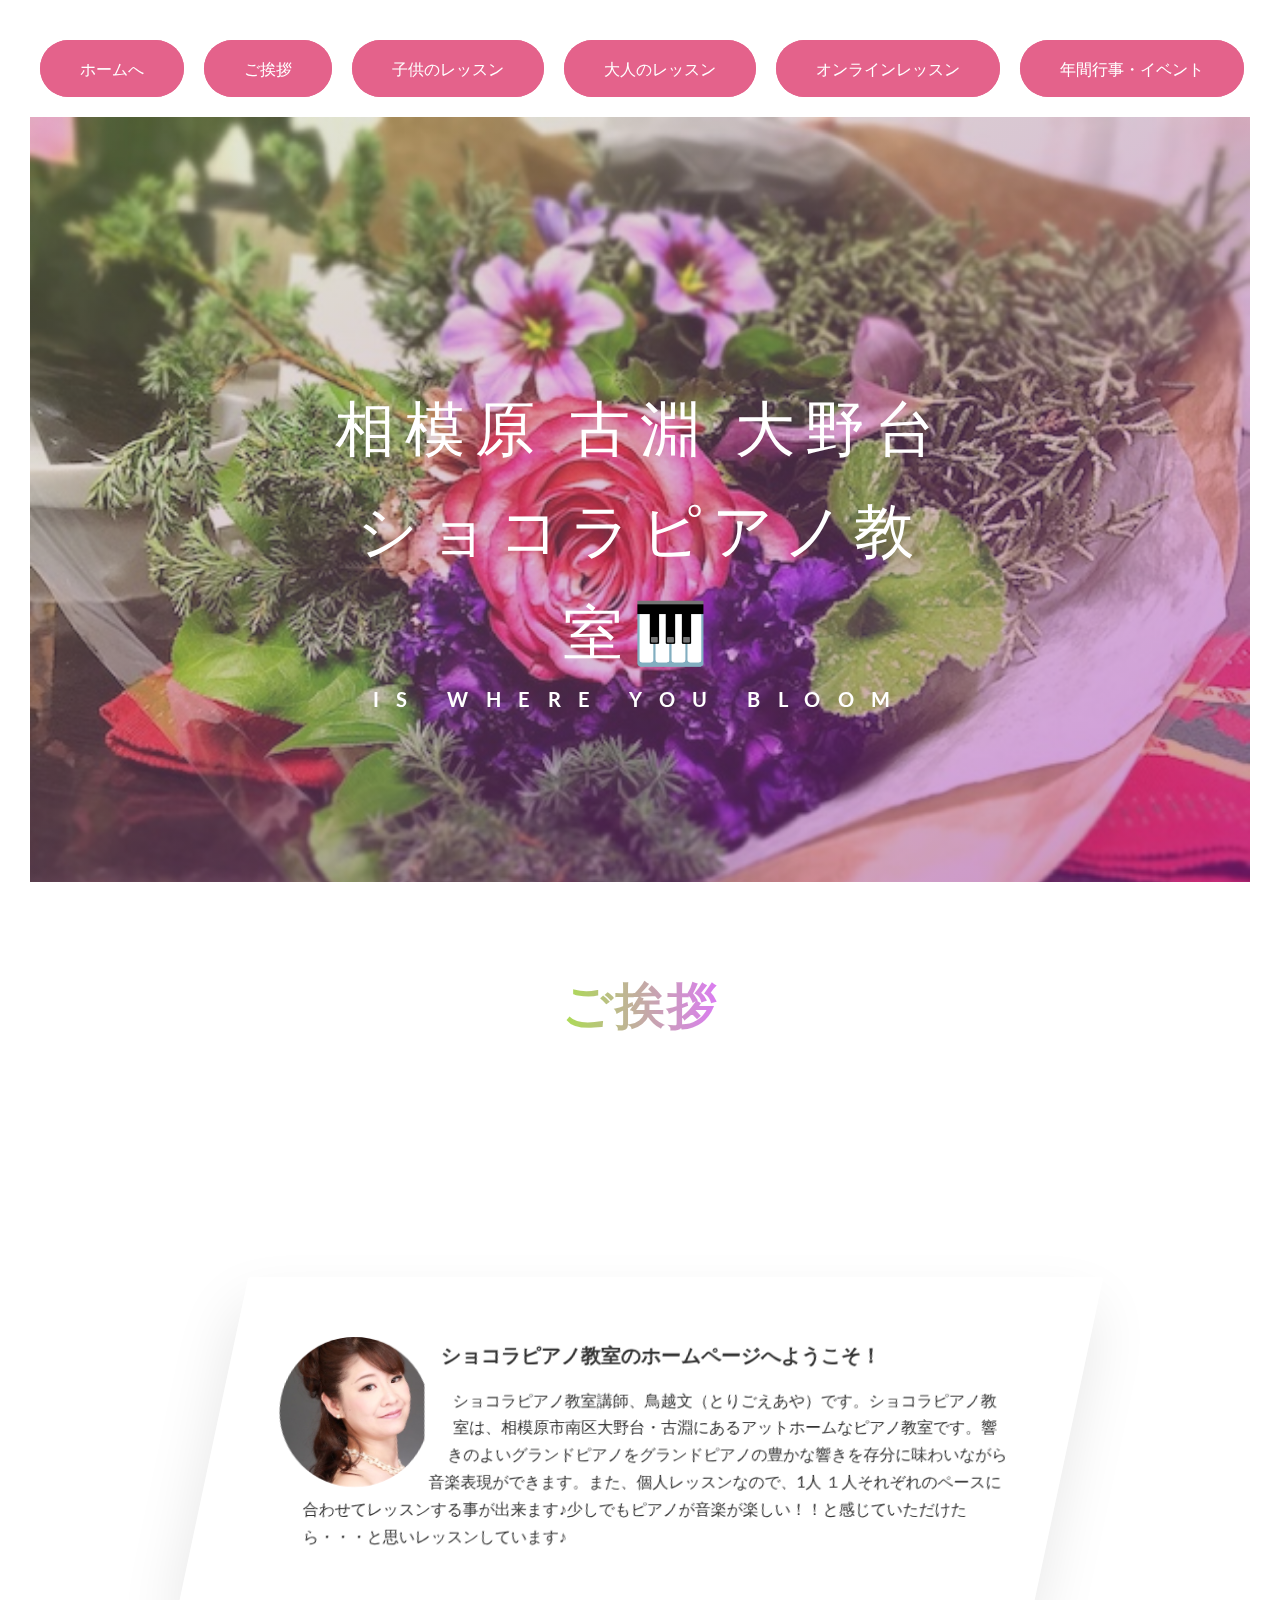
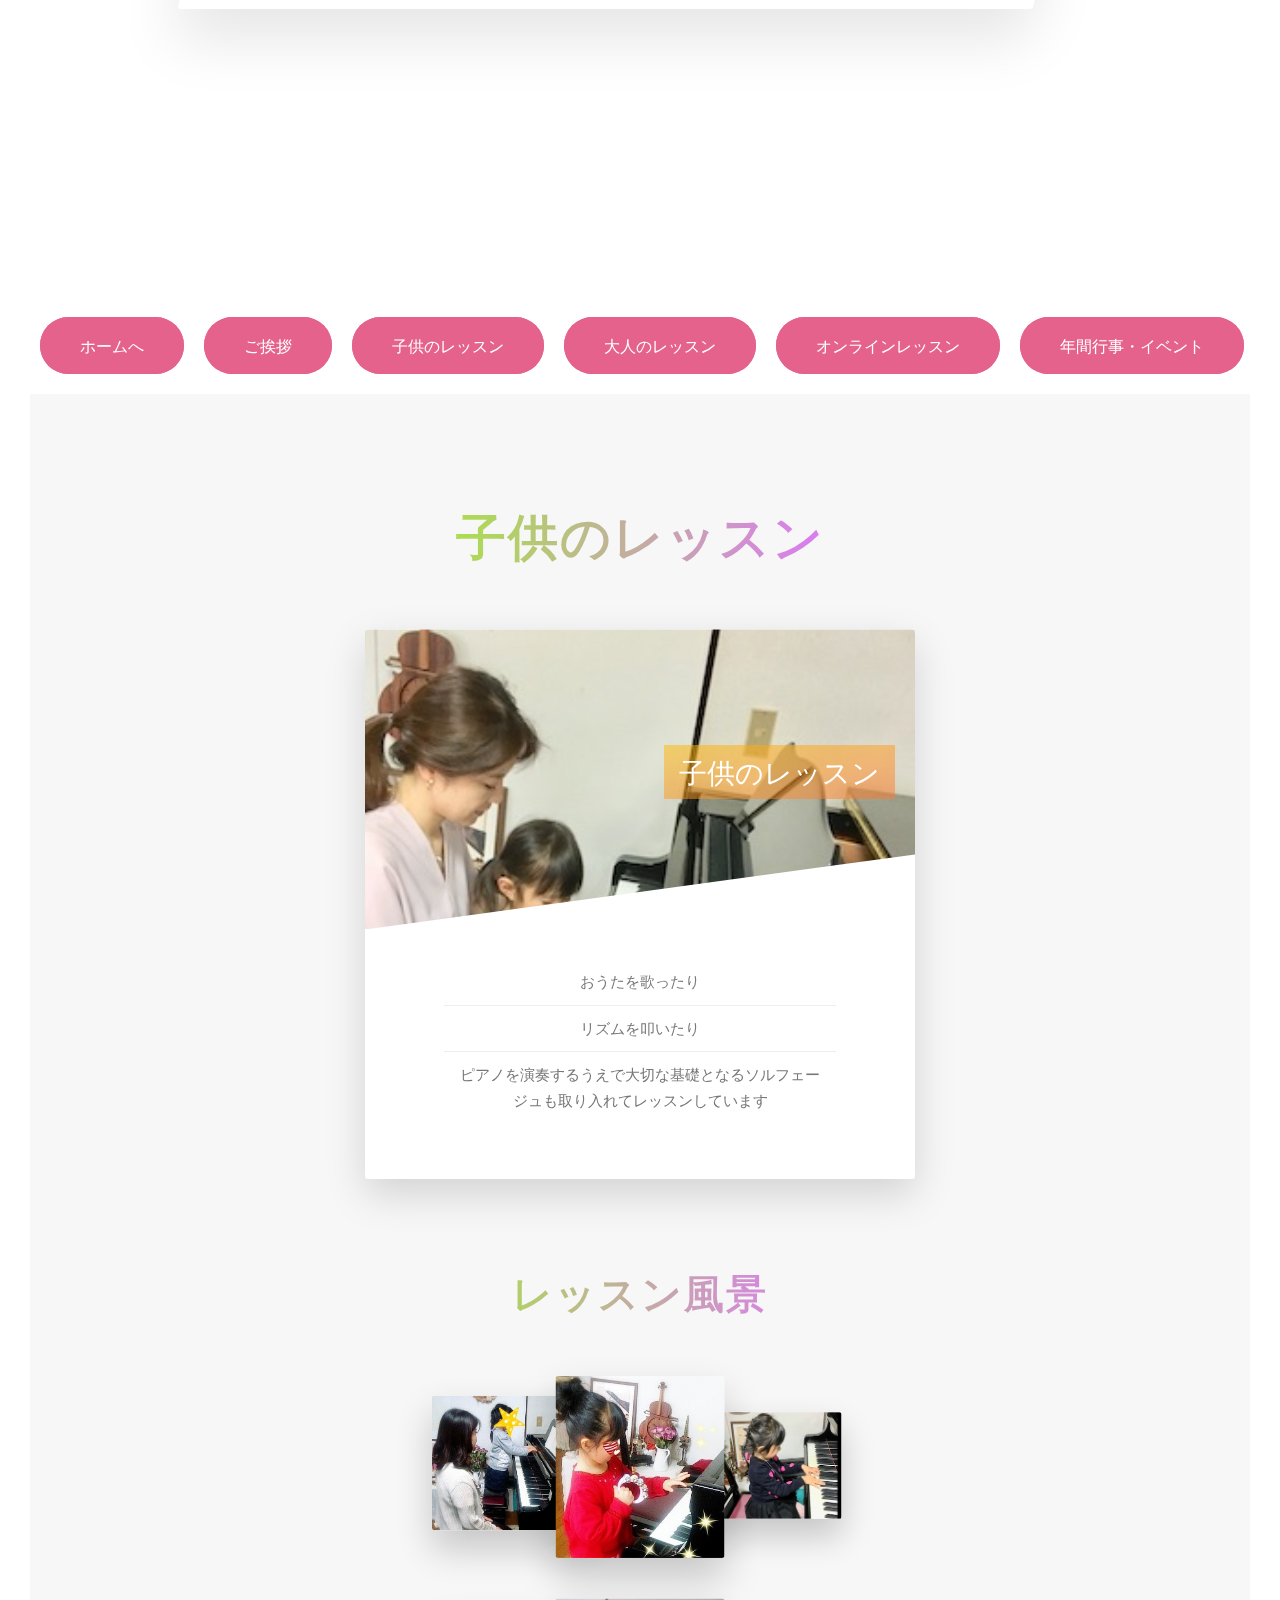
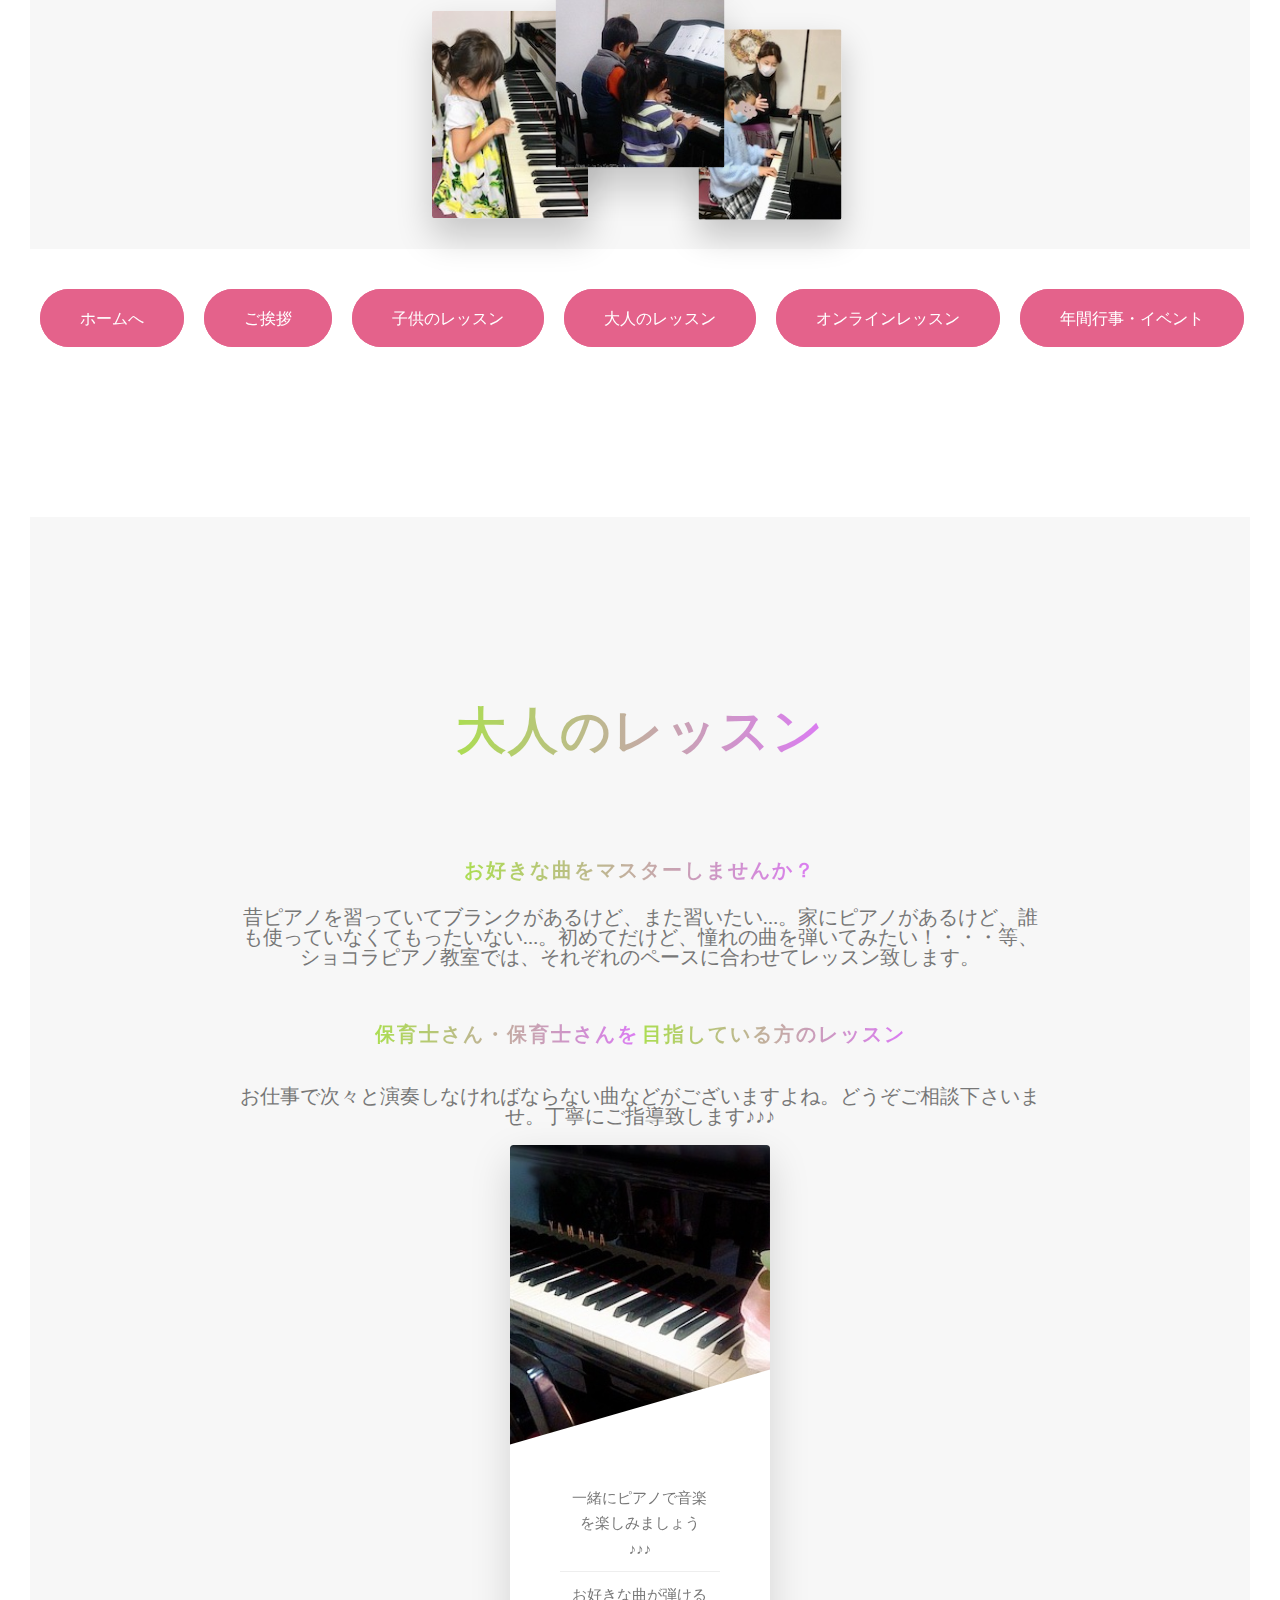
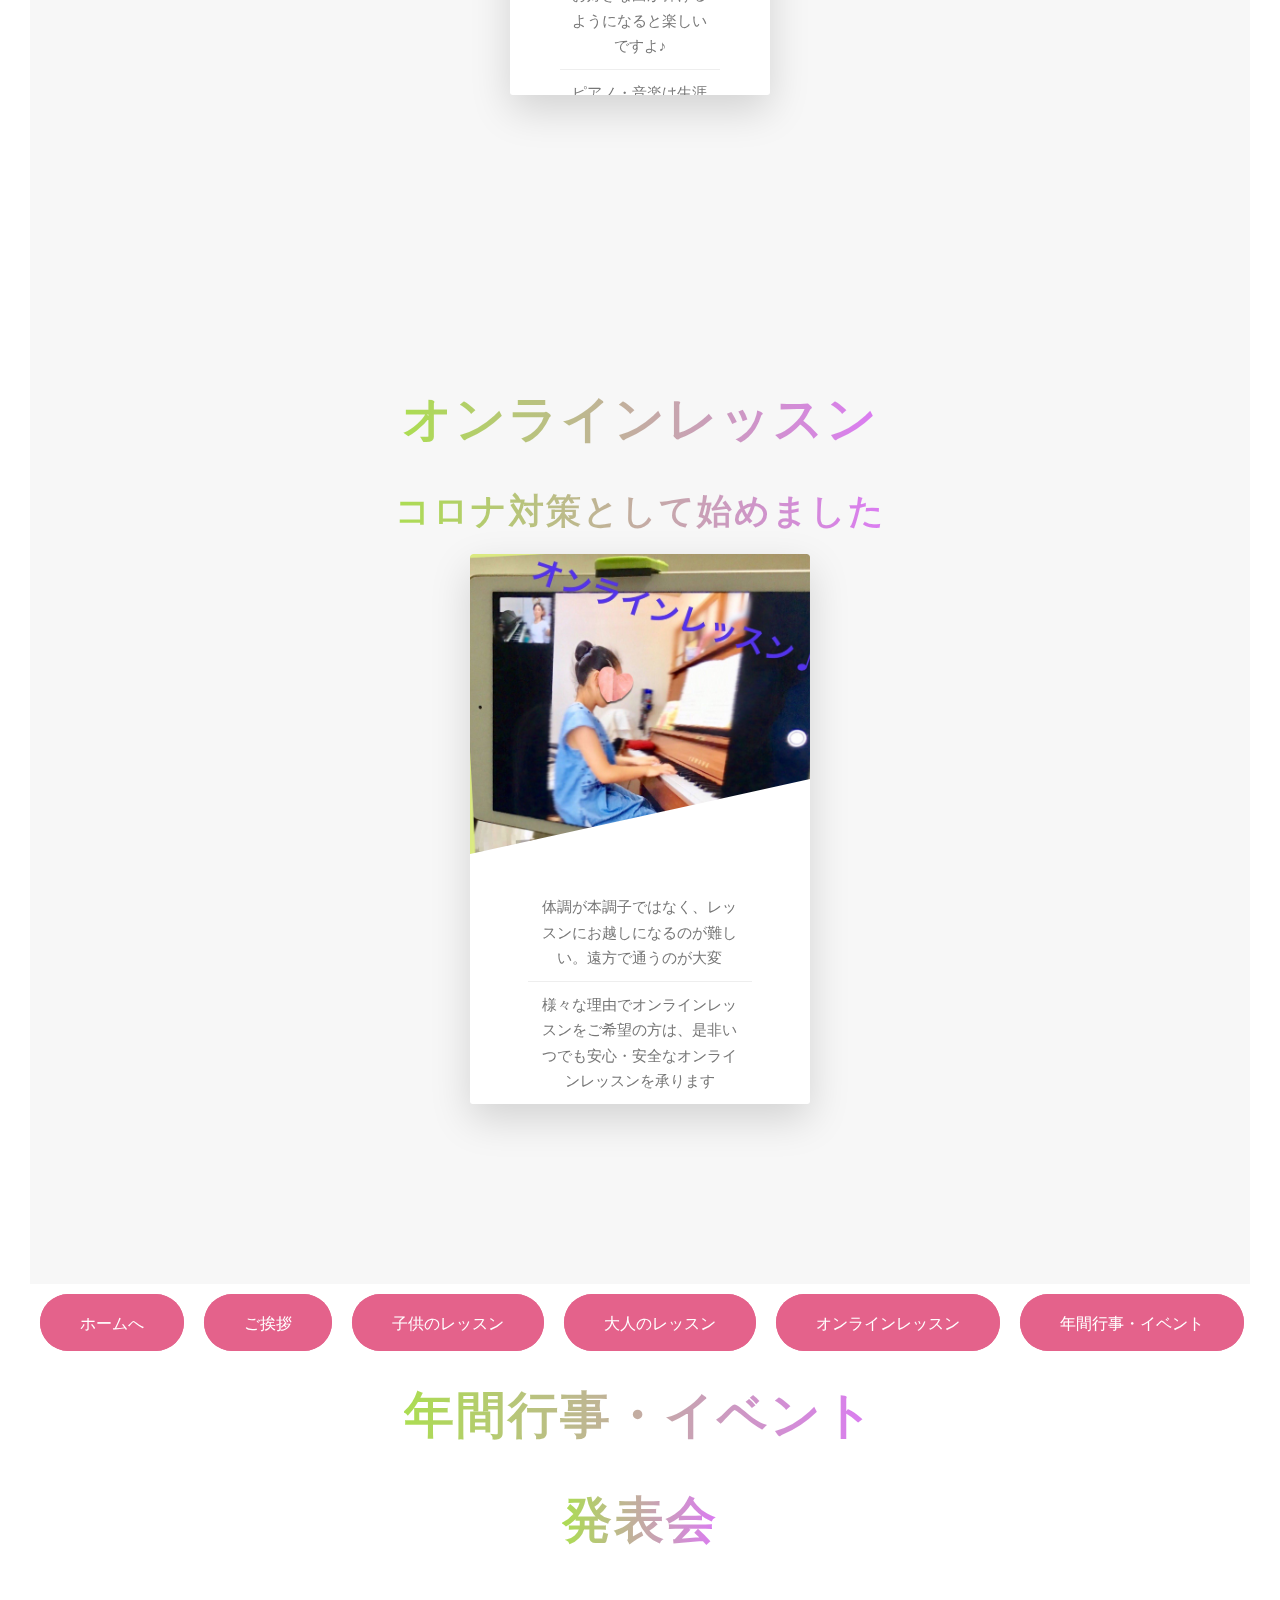
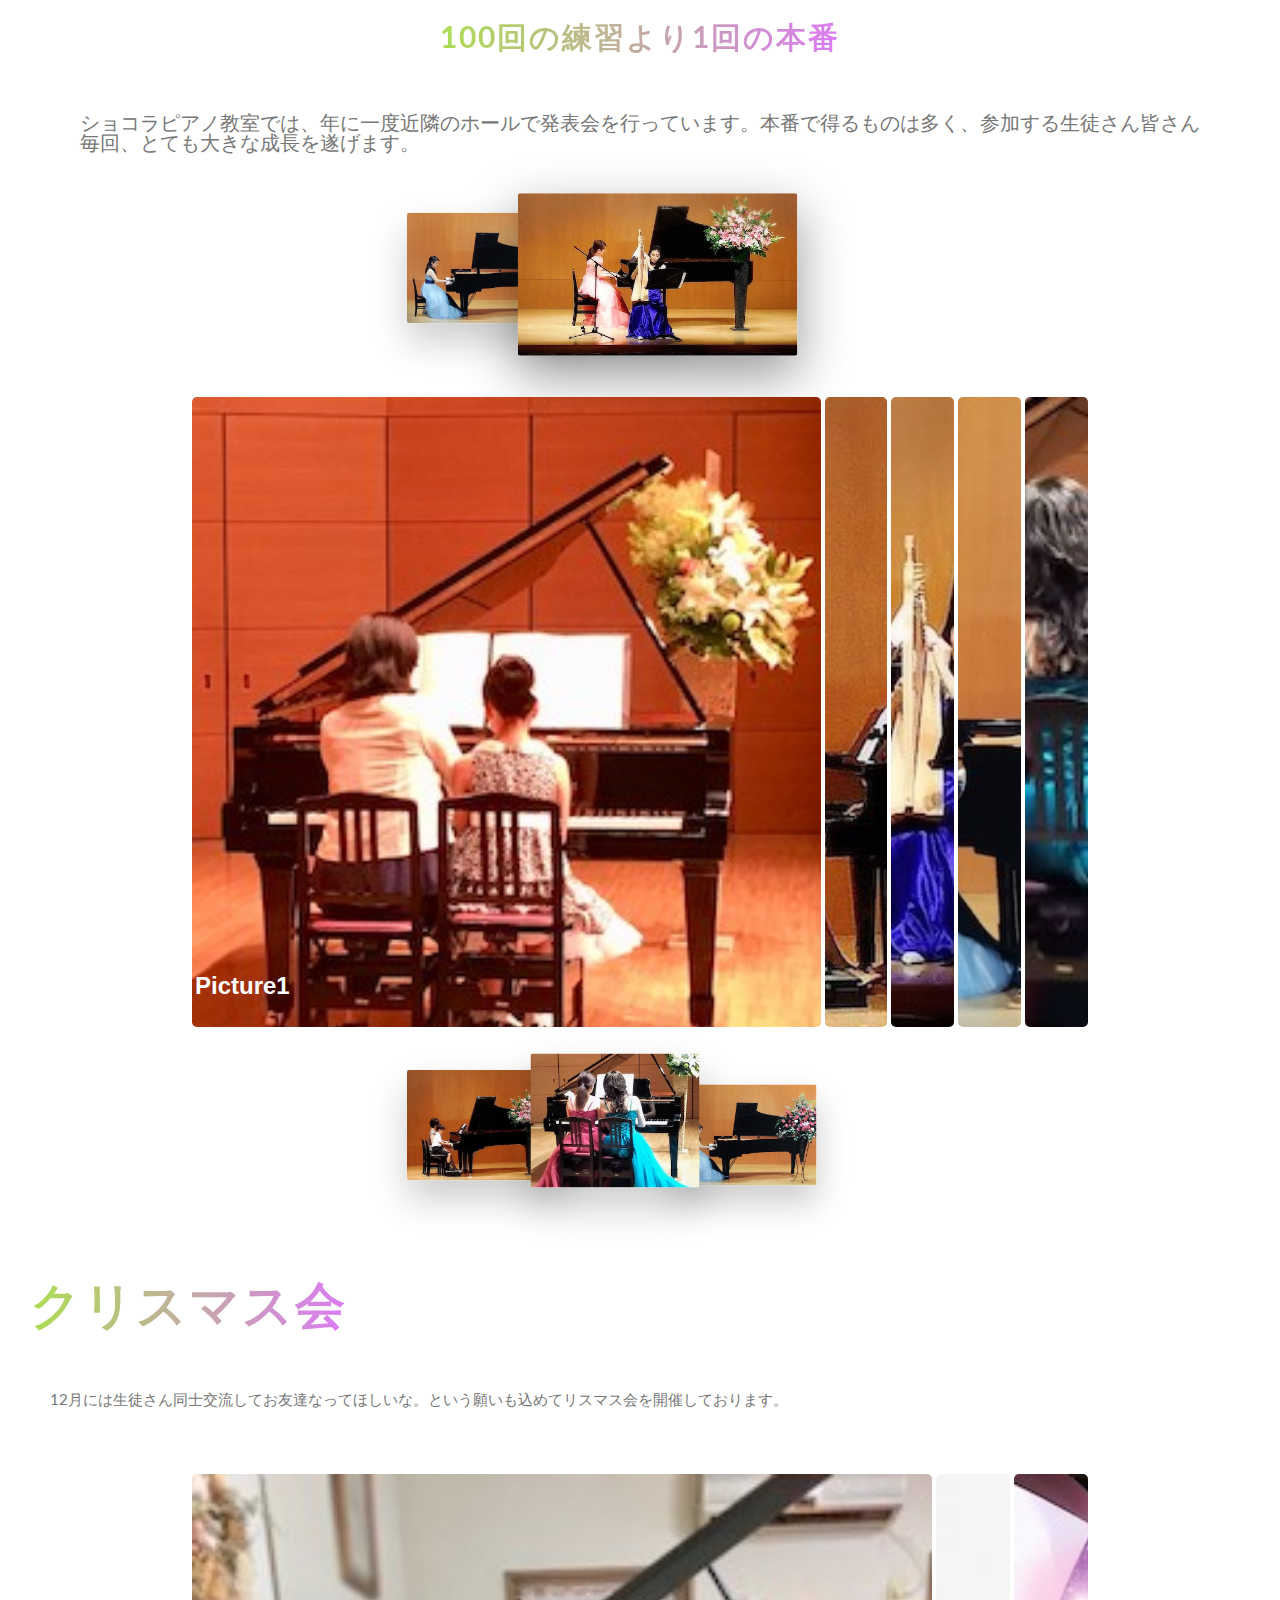
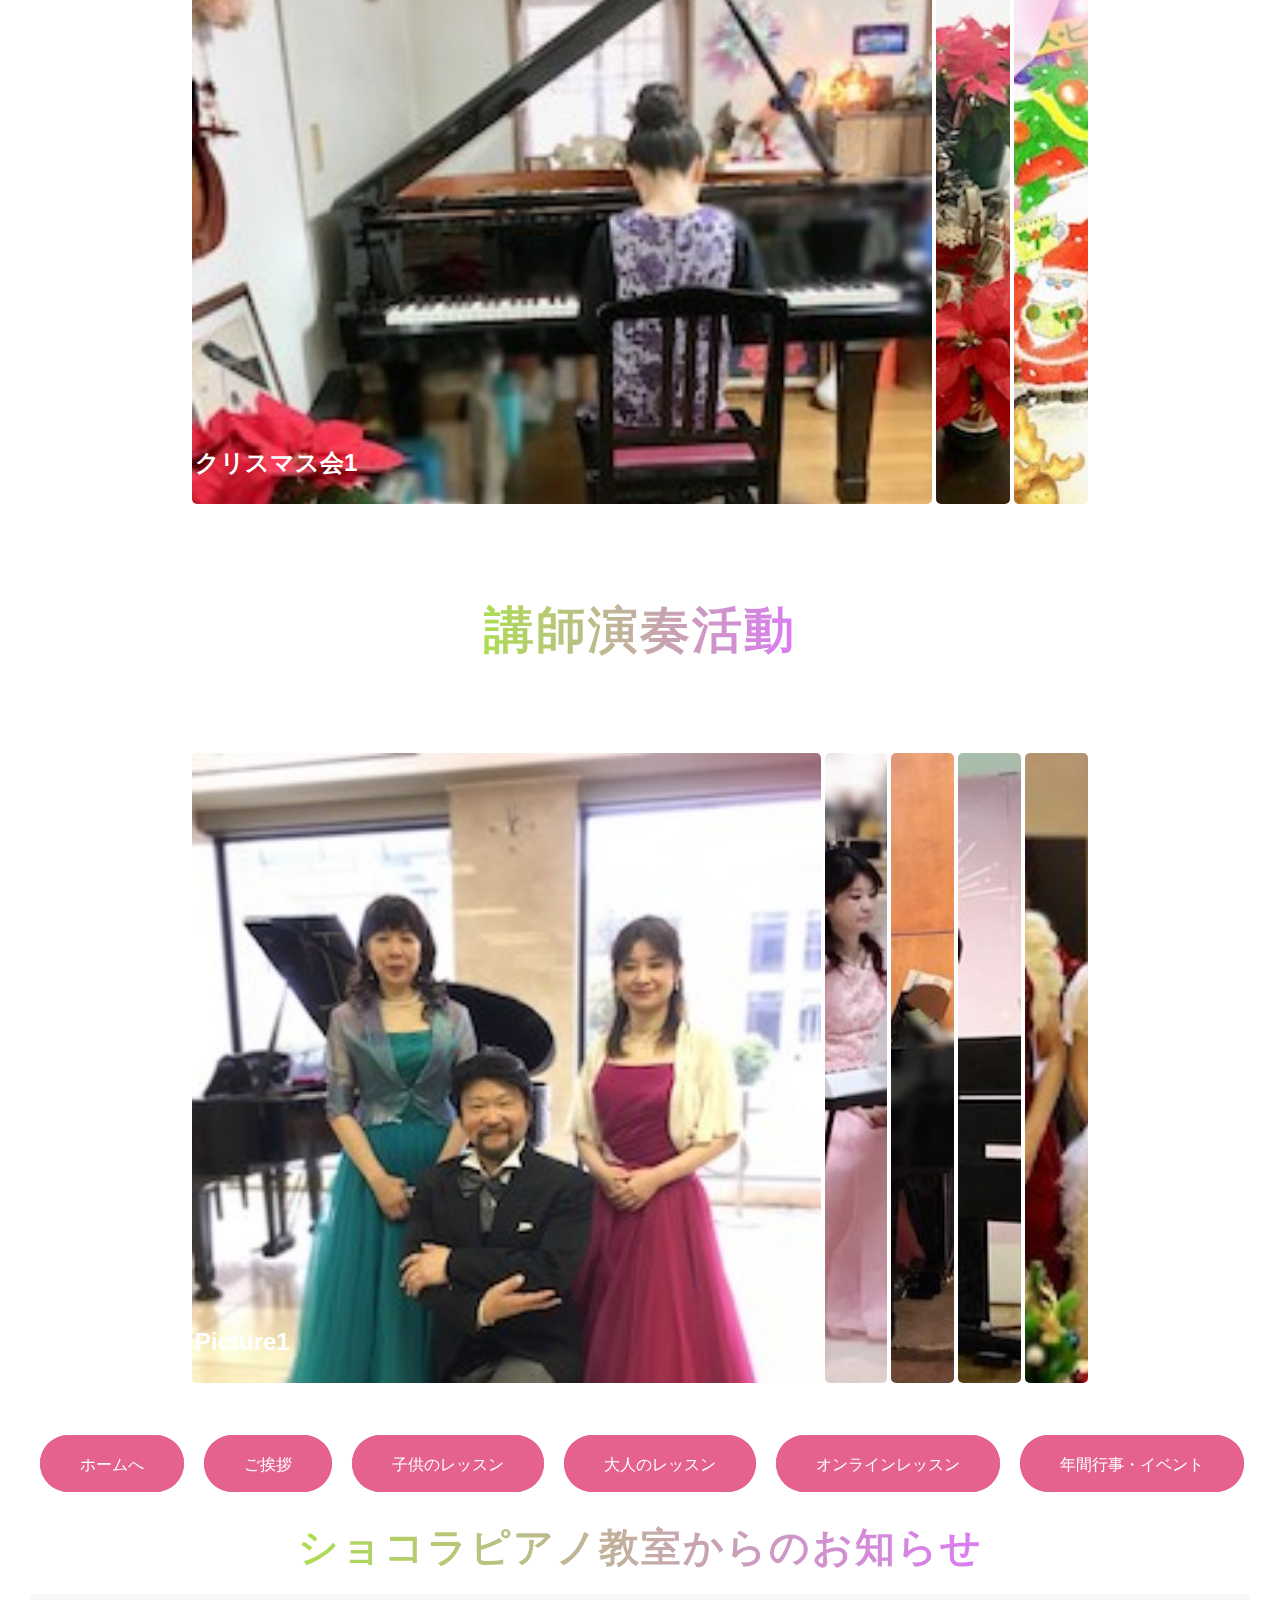
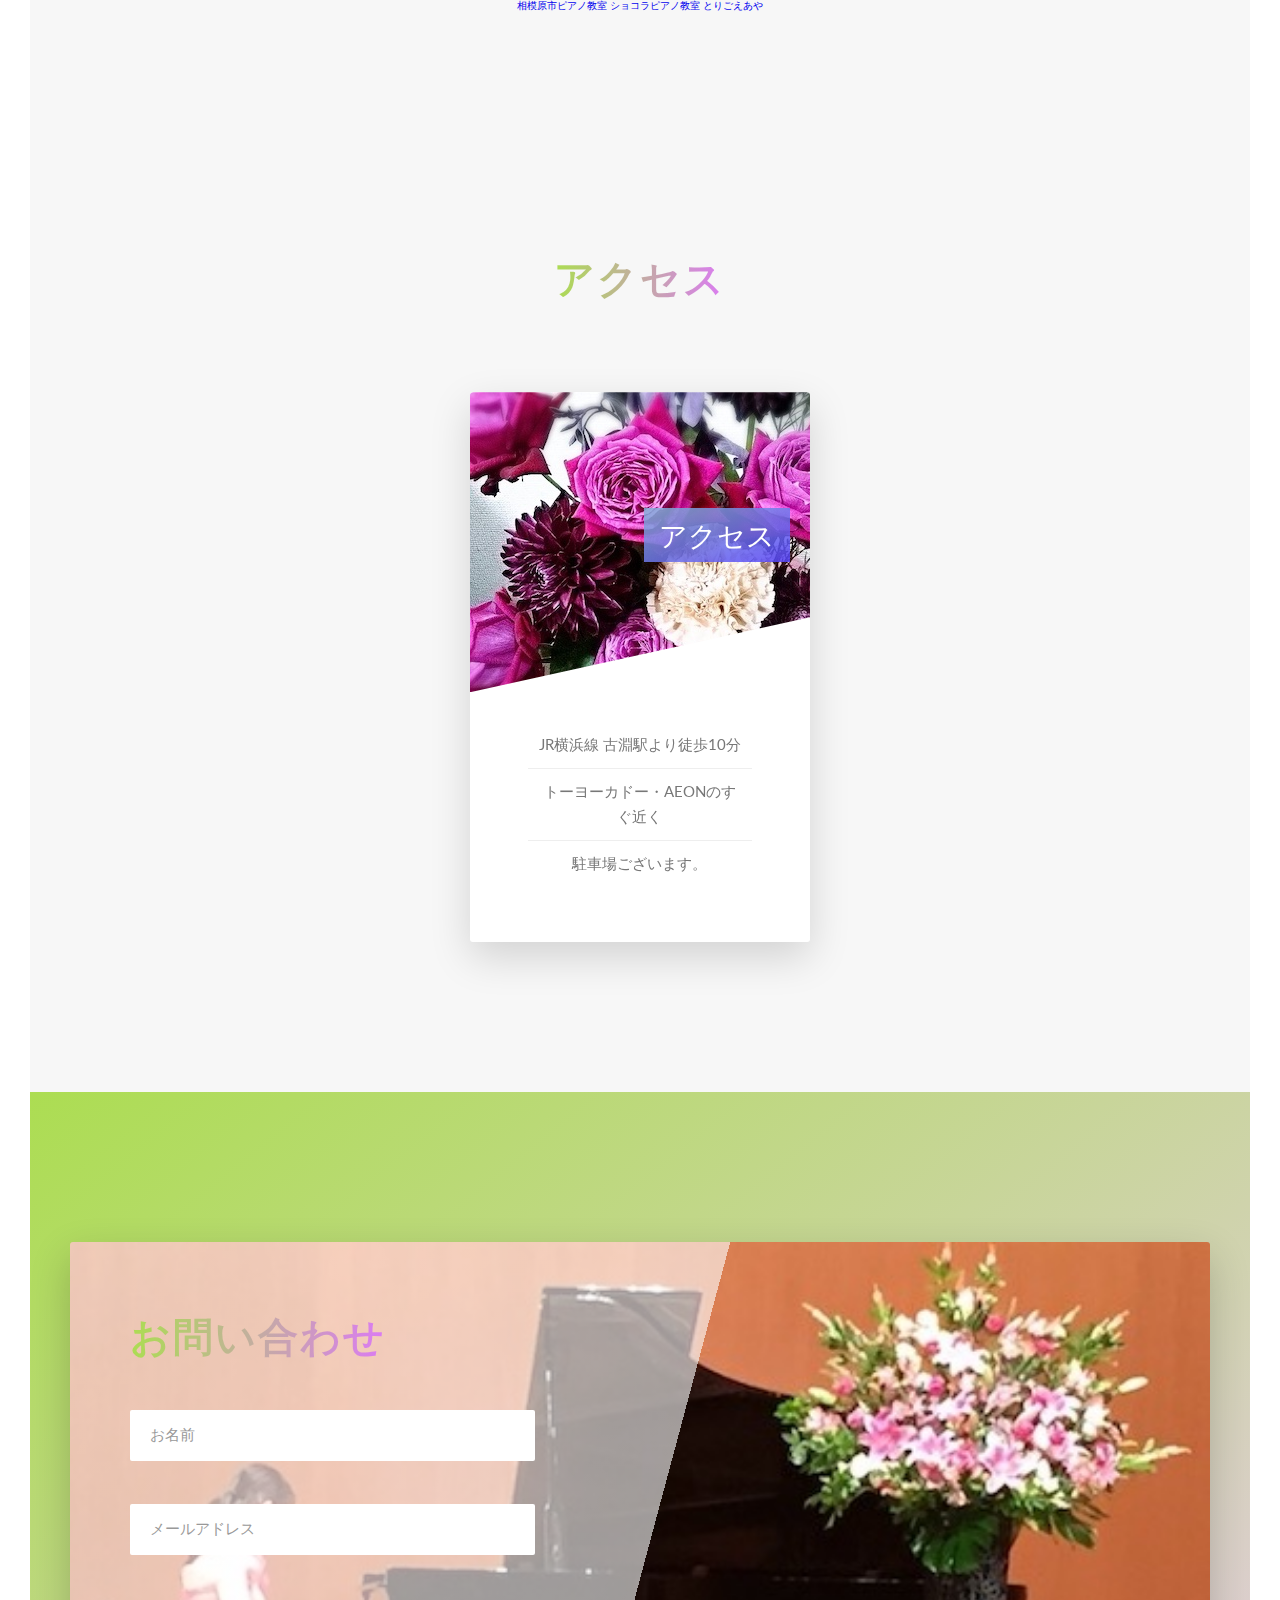
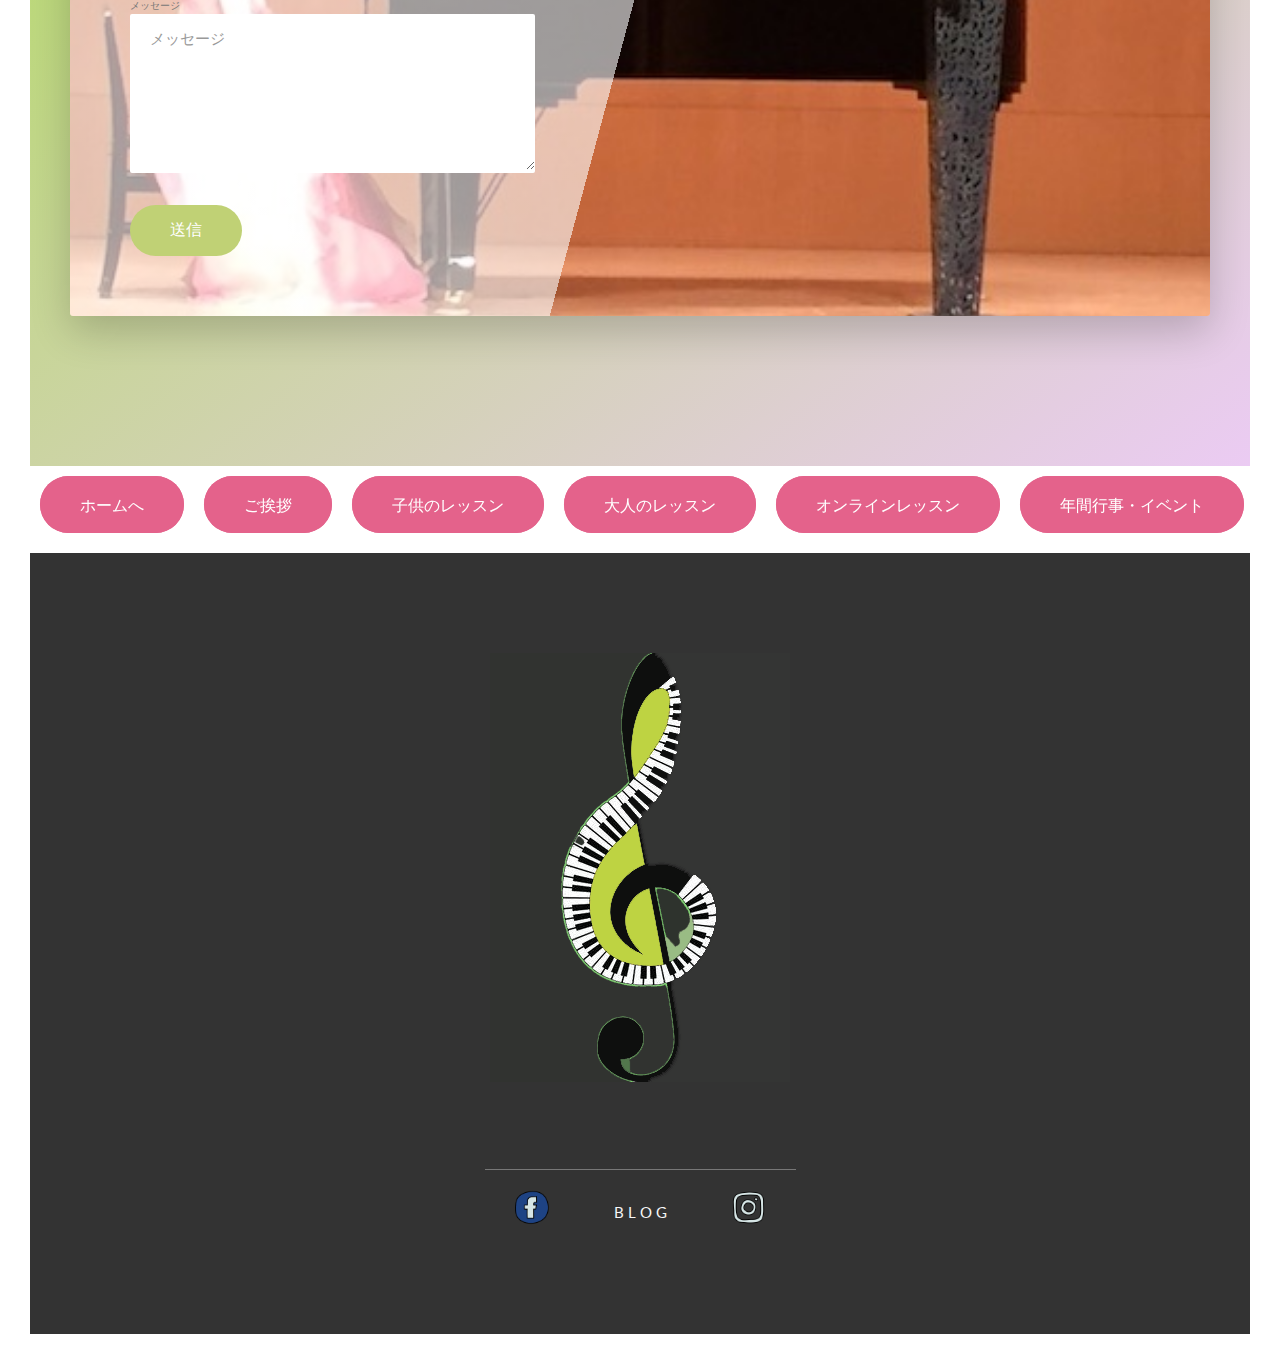
==== commit c30782fc: "update" ====
--- a/index.html
+++ b/index.html
@@ -159,7 +159,20 @@
             </div>
           </div>
         </section>
-
+        <div class="horizontal_nav">
+                <ul class="horizontal-list">
+                <li><a href="#" class="btn btn--pink btn--animated">ホームへ</a></li>
+                <li><a href="#section-profile" class="btn btn--pink btn--animated">ご挨拶</a></li>
+                <li><a href="#kid" class="btn btn--pink btn--animated">子供のレッスン</a></li>
+                <li><a href="#adult" class="btn btn--pink btn--animated">大人のレッスン</a></li>
+                <li><a href="#online" class="btn btn--pink btn--animated">オンラインレッスン</a></li>
+                <li><a href="#event" class="btn btn--pink btn--animated">年間行事・イベント</a></li>
+                <li><a href="#activity" class="btn btn--pink btn--animated">講師演奏活動</a></li>
+                <li><a href="#tweet" class="btn btn--pink btn--animated">お知らせ</a></li>
+                <li><a href="#popup-access" class="btn btn--pink btn--animated">アクセス</a></li>
+                <li><a href="#book-now" class="btn btn--pink btn--animated">お問い合わせ</a></li>
+            </ul>
+        </div>
         <section class='section-adult' id='adult'>
           <h1 class='adult__title'>大人のレッスン</h1>
           <div class='lesson__wrapper'>
--- a/css/style.css
+++ b/css/style.css
@@ -375,7 +375,10 @@
 perspective:150rem;
 -moz-perspective:150rem;
 position:relative;
-height:55rem}
+height:55rem;
+max-width:55rem;
+margin:0 auto;
+}
 .card__side{height:55rem;
 -webkit-transition:all .8s ease;
 transition:all .8s ease;
@@ -755,52 +758,31 @@
 transform:skewX(12deg)}
 @media only screen and (max-width:37.5em){.story__text{-webkit-transform:skewX(0);color:#333;
 transform:skewX(0)}}
-/* .story__caption{position:absolute;
+.story__caption{
+position:absolute;
 top:50%;
 left:50%;
 -webkit-transform:translate(-50%,20%);
 transform:translate(-50%,20%);
-color:#fff;
+color:#e4628b;
 text-transform:uppercase;
 font-size:1.7rem;
+font-weight: 600;
 text-align:center;
 opacity:0;
 -webkit-transition:all .5s;
 transition:all .5s;
 -webkit-backface-visibility:hidden;
-backface-visibility:hidden} */
-/* .story:hover .story__caption{opacity:1;
+backface-visibility:hidden}
+.story:hover .story__caption{
+opacity:1;
 -webkit-transform:translate(-50%,-50%);
-transform:translate(-50%,-50%)} */
+transform:translate(-50%,-50%)}
 .story:hover .story__img{-webkit-transform:translateX(-4rem) scale(1);
 transform:translateX(-4rem) scale(1);
 -webkit-filter:blur(3px) brightness(80%);
 filter:blur(3px) brightness(50%)}
-.footer{background-color:#333;
-padding:10rem 0;
-font-size:1.4rem;
-color:#f7f7f7}
-@media only screen and (max-width:56.25em){.footer{padding:8rem 0}}
-.footer__logo-box{text-align:center;
-margin-bottom:8rem}
-@media only screen and (max-width:56.25em){.footer__logo-box{margin-bottom:6rem}}
-.footer__logo{width:15rem;
-height:auto}
-.footer__navigation{border-top:1px solid #777;
-padding-top:2rem;
-display:inline-block}
-@media only screen and (max-width:56.25em){.footer__navigation{width:100%;
-text-align:center}}
-.footer__list{list-style:none}
-.footer__item{display:inline-block}
-.footer__item:not(:last-child){margin-right:1.5rem}
-.footer__link:link,.footer__link:visited{color:#f7f7f7;
-background-color:#333;
-text-decoration:none;
-text-transform:uppercase;
-display:inline-block;
--webkit-transition:all .2s;
-transition:all .2s}
+
 .popup__navigation{text-align:center;
 padding-top:2rem;
 display:inline-block}
@@ -816,17 +798,7 @@
 display:inline-block;
 -webkit-transition:all .2s;
 transition:all .2s}
-.footer__link:active,.footer__link:hover{color:#c0d175;
--webkit-box-shadow:0 1rem 2rem rgba(0,0,0,.4);
-box-shadow:0 1rem 2rem rgba(0,0,0,.4);
--webkit-transform:rotate(5deg) scale(1.3);
-transform:rotate(5deg) scale(1.3)}
-.footer__copyright{border-top:1px solid #777;
-padding-top:2rem;
-width:80%;
-float:right}
-@media only screen and (max-width:56.25em){.footer__copyright{width:100%;
-float:none}}
+
 .row{max-width:114rem;
 margin:0 auto}
 .row:not(:last-child){margin-bottom:8rem}
@@ -1041,11 +1013,19 @@
 @media (min-width:415px){
   .section-tweet{padding:25rem 0 15rem 0;
 margin-top:-10rem}}
-@media only screen and (max-width:56.25em){
+/* @media only screen and (max-width:56.25em){
   .section-activity{padding:5rem 0}}
 @media (min-width:415px){
-  .section-activity{padding:10rem 0 15rem 0;
-margin-top:-10rem}}
+  .section-activity{
+    padding:10rem 0 15rem 0;
+margin-top:-10rem}} */
+.section-activity{
+  display: flex;
+  flex-direction: column;
+  justify-content: center;
+  background-color:#f7f7f7;
+  padding:15rem 0;
+}
 .section-stories{position:relative;
 padding:15rem 0}
 @media only screen and (max-width:56.25em){.section-stories{padding:10rem 0}}
@@ -1181,3 +1161,576 @@
   display:none;
 }
 }
+/* LESSON */
+/* kids */
+.section-kids{
+  display: flex;
+  flex-direction: column;
+  justify-content: center;
+  background-color:#f7f7f7;
+  padding:15rem 0;
+  margin-bottom:3rem;
+}
+.lesson__wrapper{
+  position: relative;
+  display:flex;
+  flex-direction: column;
+  justify-content: center;
+  align-items: center;
+  width: 100%;
+}
+.photo_wrapper{
+  display: flex;
+  align-items: center;
+  flex-direction: column;
+}
+@media only screen and (min-width:900px){
+.section-kids{padding:10rem 0}
+.lesson__wrapper{
+  margin: 3rem auto;
+  display: flex;
+  flex-direction: column;
+  max-width: 900px;
+}
+.subsection__wrapper{
+  display: flex;
+  flex-direction: column;
+  justify-content: space-between;
+  align-items: center;
+  height: 60vh;
+}
+.photo_wrapper{
+  display: flex;
+  flex-direction: row;
+  justify-content: space-between;
+}
+}
+.row-kids{max-width:50rem;
+padding:0;
+/* margin-left:1.2rem; */
+}
+.row-kids:not(:last-child){margin-bottom:8rem}
+ @media only screen and (max-width:56.25em){
+.row-kids:not(:last-child){margin-bottom:6rem}
+}
+ @media only screen and (max-width:56.25em){
+.row-kids{max-width:50rem;
+padding:0 3rem}}
+.row-kids::after{content:"";
+display:table;
+clear:both}
+.row-kids [class^=col-]{float:left}
+.row-kids [class^=col-]:not(:last-child){margin-right:6rem}
+  .row-kids [class^=col-]:not(:last-child){margin-right:0;
+margin-bottom:6rem}
+.row-kids .col-1-of-2{width:calc((100% - 3rem)/ 2)}
+.kids_composition{
+position:relative;
+width:390px}
+.kids_composition__photo{
+-webkit-box-shadow:0 1.5rem 4rem rgba(0,0,0,.4);
+box-shadow:0 1.5rem 4rem rgba(0,0,0,.4);
+border-radius:2px;
+position:absolute;
+z-index:10;
+-webkit-transition:all .2s;
+transition:all .2s;
+/* outline-offset:2rem; */
+float:left;
+position:relative;
+width:29%;
+box-shadow:0 1.5rem 3rem rgba(0,0,0,.2)
+}
+@media(min-width:600px){
+  .kids_composition__photo{
+outline-offset:2rem;
+width:33.33333%;
+}
+}
+.kids_composition__photo--p1{
+top:0;
+-webkit-transform:scale(1.2);
+transform:scale(1.2)}
+.kids_composition__photo--p2{
+top:-1rem;
+transform:scale(1.3);
+z-index:100}
+/* } */
+.kids_composition__photo--p3{
+left:20%;
+top:10rem}
+.kids_composition__photo--p3{
+top:1rem;
+left:0;
+transform:scale(1.1)}
+.kids_composition__photo:hover{
+outline:1.5rem solid #c0d175;
+-webkit-transform:scale(1.05) translateY(-.5rem);
+transform:scale(1.05) translateY(-.5rem);
+-webkit-box-shadow:0 2.5rem 4rem rgba(0,0,0,.5);
+box-shadow:0 2.5rem 4rem rgba(0,0,0,.5);
+z-index:20}
+.kids_composition:hover
+.kids_composition__photo:not(:hover){-webkit-transform:scale(.95);
+transform:scale(.95)}
+.kids__title{
+  margin:0 auto;
+  margin-top: 0;
+  margin-bottom:2rem;
+  font-size:5rem;
+text-transform:uppercase;
+font-weight:700;
+display:inline-block;
+background-image:gradient(linear,left top,right top,from(#f040e7),to(#acdd52));
+background-image:linear-gradient(to right,#acdd52,#db7bf3);
+background-clip:text;
+-webkit-background-clip:text;
+color:transparent;
+letter-spacing:.2rem;
+-webkit-transition:all .2s;
+transition:all .2s
+}
+.kids__title :hover{-webkit-transform:skewY(2deg) skewX(15deg) scale(1.1);
+transform:skewY(2deg) skewX(15deg) scale(1.1);
+text-shadow:.5rem 1rem 2rem rgba(0,0,0,.2)}
+.kids__title-sub{
+  margin:3rem auto;
+  padding: 5rem;
+  font-size:4rem;
+font-weight:700;
+display:inline-block;
+background-image:gradient(linear,left top,right top,from(#f040e7),to(#acdd52));
+background-image:linear-gradient(to right,#acdd52,#db7bf3);
+background-clip:text;
+-webkit-background-clip:text;
+color:transparent;
+letter-spacing:.2rem;
+-webkit-transition:all .2s;
+transition:all .2s
+}
+.subsection__wrapper{
+  position:relative;
+  display: flex;
+  flex-direction:column;
+  height: 60vh;
+}
+
+.kids__title-sub:hover{transform:skewY(2deg) skewX(15deg) scale(1.1);
+transform:skewY(2deg) skewX(15deg) scale(1.1);
+text-shadow:.5rem 1rem 2rem rgba(0,0,0,.2)}
+
+.kids__top-title{
+  text-align:center!important;
+  margin-bottom:2rem;
+
+}
+
+/* adults */
+.section-adult{
+  position: relative;
+  display: flex;
+  flex-direction: column;
+  justify-content: center;
+  background-color:#f7f7f7;
+  text-align: center;
+  padding: 15rem 0;
+}
+
+@media only screen and (min-width:900px){
+.section-adult{
+  /* padding-top:15rem 0; */
+margin-top:15rem;}
+.lesson__wrapper{
+  margin: 3rem auto;
+  display: block;
+  max-width: 900px;
+}
+}
+
+.adult__title{
+margin:0 auto;
+margin-top: 2rem;
+margin-bottom:2rem;
+font-size:5rem;
+text-transform:uppercase;
+font-weight:700;
+display:inline-block;
+background-image:gradient(linear,left top,right top,from(#f040e7),to(#acdd52));
+background-image:linear-gradient(to right,#acdd52,#db7bf3);
+background-clip:text;
+-webkit-background-clip:text;
+color:transparent;
+letter-spacing:.2rem;
+-webkit-transition:all .2s;
+transition:all .2s
+}
+.adult__title :hover{-webkit-transform:skewY(2deg) skewX(15deg) scale(1.1);
+transform:skewY(2deg) skewX(15deg) scale(1.1);
+text-shadow:.5rem 1rem 2rem rgba(0,0,0,.2)}
+
+.adult__title-sub{
+  margin:3rem auto 0;
+  font-size:2rem;
+font-weight:700;
+display:inline-block;
+background-image:gradient(linear,left top,right top,from(#f040e7),to(#acdd52));
+background-image:linear-gradient(to right,#acdd52,#db7bf3);
+background-clip:text;
+-webkit-background-clip:text;
+color:transparent;
+letter-spacing:.2rem;
+-webkit-transition:all .2s;
+transition:all .2s
+}
+.adult__title-sub2{
+  margin:0 auto 1.5rem;
+  font-size:2rem;
+font-weight:700;
+display:inline-block;
+background-image:gradient(linear,left top,right top,from(#f040e7),to(#acdd52));
+background-image:linear-gradient(to right,#acdd52,#db7bf3);
+background-clip:text;
+-webkit-background-clip:text;
+color:transparent;
+letter-spacing:.2rem;
+-webkit-transition:all .2s;
+transition:all .2s
+}
+
+.adult__title-sub:hover{transform:skewY(2deg) skewX(15deg) scale(1.1);
+transform:skewY(2deg) skewX(15deg) scale(1.1);
+text-shadow:.5rem 1rem 2rem rgba(0,0,0,.2)}
+.adult__title-sub2:hover{transform:skewY(2deg) skewX(15deg) scale(1.1);
+transform:skewY(2deg) skewX(15deg) scale(1.1);
+text-shadow:.5rem 1rem 2rem rgba(0,0,0,.2)}
+
+.adult__text{
+  font-size: 2rem;
+  line-height: 2rem;
+  padding:2rem;
+  margin: 0 3rem;
+}
+
+/* online */
+.section-online{
+  display: flex;
+  flex-direction: column;
+  justify-content: center;
+  background-color:#f7f7f7;
+  padding:15rem 0;
+  margin:0 auto;
+}
+
+@media only screen and (min-width:900px){
+.section-online{padding:10rem 0}
+.lesson__wrapper{
+  margin: 3rem auto;
+  display: block;
+  max-width: 900px;
+}
+}
+
+.online__title{
+margin:0 auto;
+margin-top: 0;
+margin-bottom:2rem;
+font-size:5rem;
+text-transform:uppercase;
+font-weight:700;
+display:inline-block;
+background-image:gradient(linear,left top,right top,from(#f040e7),to(#acdd52));
+background-image:linear-gradient(to right,#acdd52,#db7bf3);
+background-clip:text;
+-webkit-background-clip:text;
+color:transparent;
+letter-spacing:.2rem;
+-webkit-transition:all .2s;
+transition:all .2s
+}
+.online__title :hover{-webkit-transform:skewY(2deg) skewX(15deg) scale(1.1);
+transform:skewY(2deg) skewX(15deg) scale(1.1);
+text-shadow:.5rem 1rem 2rem rgba(0,0,0,.2)}
+
+.online__title-sub{
+  margin:3rem auto 1.5rem;
+  font-size:2rem;
+font-weight:700;
+display:inline-block;
+background-image:gradient(linear,left top,right top,from(#f040e7),to(#acdd52));
+background-image:linear-gradient(to right,#acdd52,#db7bf3);
+background-clip:text;
+-webkit-background-clip:text;
+color:transparent;
+letter-spacing:.2rem;
+-webkit-transition:all .2s;
+transition:all .2s
+}
+
+.online__title-sub:hover{transform:skewY(2deg) skewX(15deg) scale(1.1);
+transform:skewY(2deg) skewX(15deg) scale(1.1);
+text-shadow:.5rem 1rem 2rem rgba(0,0,0,.2)}
+
+/* ACTIVITY */
+.section-activity__title__wrapper{
+  display: flex;
+  flex-direction: column;
+  justify-content: center;
+  text-align: center;
+}
+/* event-section */
+.row-event{
+max-width:50rem;
+padding:0 3rem;
+margin:5rem auto;}
+.row-event:not(:last-child){margin-bottom:8rem}
+ @media only screen and (max-width:56.25em){
+.row-event:not(:last-child){margin-bottom:6rem}
+}
+ @media only screen and (max-width:56.25em){
+.row-event{max-width:50rem;
+padding:0 3rem}}
+.row-event::after{content:"";
+display:table;
+clear:both}
+.row-event [class^=col-]{float:left}
+.row-event [class^=col-]:not(:last-child){margin-right:6rem}
+  .row-event [class^=col-]:not(:last-child){margin-right:0;
+margin-bottom:6rem}
+/* .row-event .col-1-of-2{width:calc((100% - 3rem)/ 2)} */
+.event_composition{
+position:relative;
+width:390px;
+margin-bottom:3rem}
+.event_composition__photo{
+-webkit-box-shadow:0 1.5rem 4rem rgba(0,0,0,.4);
+box-shadow:0 1.5rem 4rem rgba(0,0,0,.4);
+border-radius:2px;
+position:absolute;
+z-index:10;
+-webkit-transition:all .2s;
+transition:all .2s;
+/* outline-offset:2rem; */
+float:left;
+position:relative;
+width:27%;
+box-shadow:0 1.5rem 3rem rgba(0,0,0,.2)
+}
+.event_composition__photo--p1{
+top:0;
+-webkit-transform:scale(1.2);
+transform:scale(1.2)}
+.event_composition__photo--p2{
+top:-1rem;
+transform:scale(1.3);
+z-index:100}
+/* } */
+.event_composition__photo--p3{
+left:20%;
+top:10rem}
+.event_composition__photo--p3{
+top:1rem;
+left:0;
+transform:scale(1.1)}
+.event_composition__photo:hover{
+outline:1.2rem solid #c0d175;
+-webkit-transform:scale(1.05) translateY(-.3rem);
+transform:scale(1.02) translateY(-.3rem);
+-webkit-box-shadow:0 2rem 4rem rgba(0,0,0,.5);
+box-shadow:0 2rem 4rem rgba(0,0,0,.5);
+z-index:20}
+.event_composition:hover
+.event_composition__photo:not(:hover){-webkit-transform:scale(.95);
+transform:scale(.95)}
+
+@media (min-width:390px){
+  .event_composition{
+position:relative;
+width:390px;
+margin-bottom:3rem}
+.event_composition__photo{
+-webkit-box-shadow:0 1.5rem 4rem rgba(0,0,0,.4);
+box-shadow:0 1.5rem 4rem rgba(0,0,0,.4);
+border-radius:2px;
+position:absolute;
+z-index:10;
+-webkit-transition:all .2s;
+transition:all .2s;
+outline-offset:2rem;
+float:left;
+position:relative;
+width:33.33333%;
+box-shadow:0 1.5rem 3rem rgba(0,0,0,.2)
+}
+.event_composition__photo--p1{
+top:0;
+-webkit-transform:scale(1.2);
+transform:scale(1.2)}
+.event_composition__photo--p2{
+top:-1rem;
+transform:scale(1.3);
+z-index:100}
+/* } */
+.event_composition__photo--p3{
+left:20%;
+top:10rem}
+.event_composition__photo--p3{
+top:1rem;
+left:0;
+transform:scale(1.1)}
+.event_composition__photo:hover{
+outline:1.2rem solid #c0d175;
+-webkit-transform:scale(1.05) translateY(-.5rem);
+transform:scale(1.02) translateY(-.5rem);
+-webkit-box-shadow:0 2.5rem 4rem rgba(0,0,0,.5);
+box-shadow:0 2.5rem 4rem rgba(0,0,0,.5);
+z-index:20}
+.event_composition:hover
+.event_composition__photo:not(:hover){-webkit-transform:scale(.95);
+transform:scale(.95)}
+}
+.event__title{
+  margin:0 auto;
+  margin-top: 0;
+  margin-bottom:2rem;
+  font-size:5rem;
+text-transform:uppercase;
+font-weight:700;
+display:inline-block;
+background-image:gradient(linear,left top,right top,from(#f040e7),to(#acdd52));
+background-image:linear-gradient(to right,#acdd52,#db7bf3);
+background-clip:text;
+-webkit-background-clip:text;
+color:transparent;
+letter-spacing:.2rem;
+-webkit-transition:all .2s;
+transition:all .2s
+}
+.event__title :hover{-webkit-transform:skewY(2deg) skewX(15deg) scale(1.1);
+transform:skewY(2deg) skewX(15deg) scale(1.1);
+text-shadow:.5rem 1rem 2rem rgba(0,0,0,.2)}
+
+.event__title-sub{
+  margin:3rem auto;
+  font-size:3rem;
+font-weight:700;
+display:inline-block;
+background-image:gradient(linear,left top,right top,from(#f040e7),to(#acdd52));
+background-image:linear-gradient(to right,#acdd52,#db7bf3);
+background-clip:text;
+-webkit-background-clip:text;
+color:transparent;
+letter-spacing:.2rem;
+-webkit-transition:all .2s;
+transition:all .2s
+}
+
+.event__title-sub:hover{transform:skewY(2deg) skewX(15deg) scale(1.1);
+transform:skewY(2deg) skewX(15deg) scale(1.1);
+text-shadow:.5rem 1rem 2rem rgba(0,0,0,.2)}
+
+.event__top-title{
+  text-align:center!important;
+  margin-bottom:2rem;
+}
+
+.event__text {
+  font-size: 2rem;
+  line-height: 2rem;
+  padding: 2rem;
+  margin: 0 3rem;
+}
+
+/* FOOTER */
+.footer{background-color:#333;
+padding:10rem 0;
+font-size:1.4rem;
+color:#f7f7f7}
+@media only screen and (max-width:56.25em){.footer{padding:8rem 0}}
+.footer__logo-box{text-align:center;
+margin-bottom:8rem}
+@media only screen and (max-width:56.25em){.footer__logo-box{margin-bottom:6rem}}
+.footer__logo{width:15rem;
+height:auto}
+.footer__navigation{border-top:1px solid #777;
+padding-top:2rem;
+display:inline-block}
+@media only screen and (max-width:56.25em){.footer__navigation{width:100%;
+text-align:center}}
+.footer__list{list-style:none}
+.footer__item{display:inline-block}
+.footer__item:not(:last-child){margin-right:1.5rem}
+.footer__link:link,.footer__link:visited{color:#f7f7f7;
+background-color:#333;
+text-decoration:none;
+text-transform:uppercase;
+display:inline-block;
+-webkit-transition:all .2s;
+transition:all .2s}
+
+.footer__logo-sm{
+  display: inline
+}
+.footer__logo-lg{
+  display: none
+}
+@media (min-width:600px){
+  .footer__logo-sm{
+  display: none
+}
+.footer__logo-lg{
+  display: inline
+}
+}
+
+@media only screen and (max-width:56.25em){
+.footer{padding:8rem 0};
+.footer__navigation{
+  display: flex;
+  justify-content: space-between;
+  width:100%;
+  text-align:center}
+.footer__logo-box{margin-bottom:6rem}
+}
+
+.footer__logo-box{text-align:center;
+margin-bottom:8rem}
+
+.footer__logo{width:15rem;
+height:auto}
+.footer__navigation{
+border-top:1px solid #777;
+padding-top:2rem;
+display:inline-flex;
+justify-content: center;}
+.footer__list{list-style:none}
+.footer__item{display:inline-block;
+padding:0 3rem;}
+.footer__item:not(:last-child){margin-right:0rem; }
+.footer__link:link,.footer__link:visited{color:#f7f7f7;
+background-color:#333;
+text-decoration:none;
+text-transform:uppercase;
+display:inline-block;
+-webkit-transition:all .2s;
+transition:all .2s}
+
+.footer__link:active,.footer__link:hover{color:#c0d175;
+-webkit-box-shadow:0 1rem 2rem rgba(0,0,0,.4);
+box-shadow:0 1rem 2rem rgba(0,0,0,.4);
+-webkit-transform:rotate(5deg) scale(1.3);
+transform:rotate(5deg) scale(1.3)}
+
+
+.footer_row{
+display: flex;
+justify-content: center;
+max-width:114rem;
+text-align: center;
+margin:0 auto}
+
+.footer__copyright{border-top:1px solid #777;
+padding-top:2rem;
+width:80%;
+float:right}
+@media only screen and (max-width:56.25em){.footer__copyright{width:100%;
+float:none}}
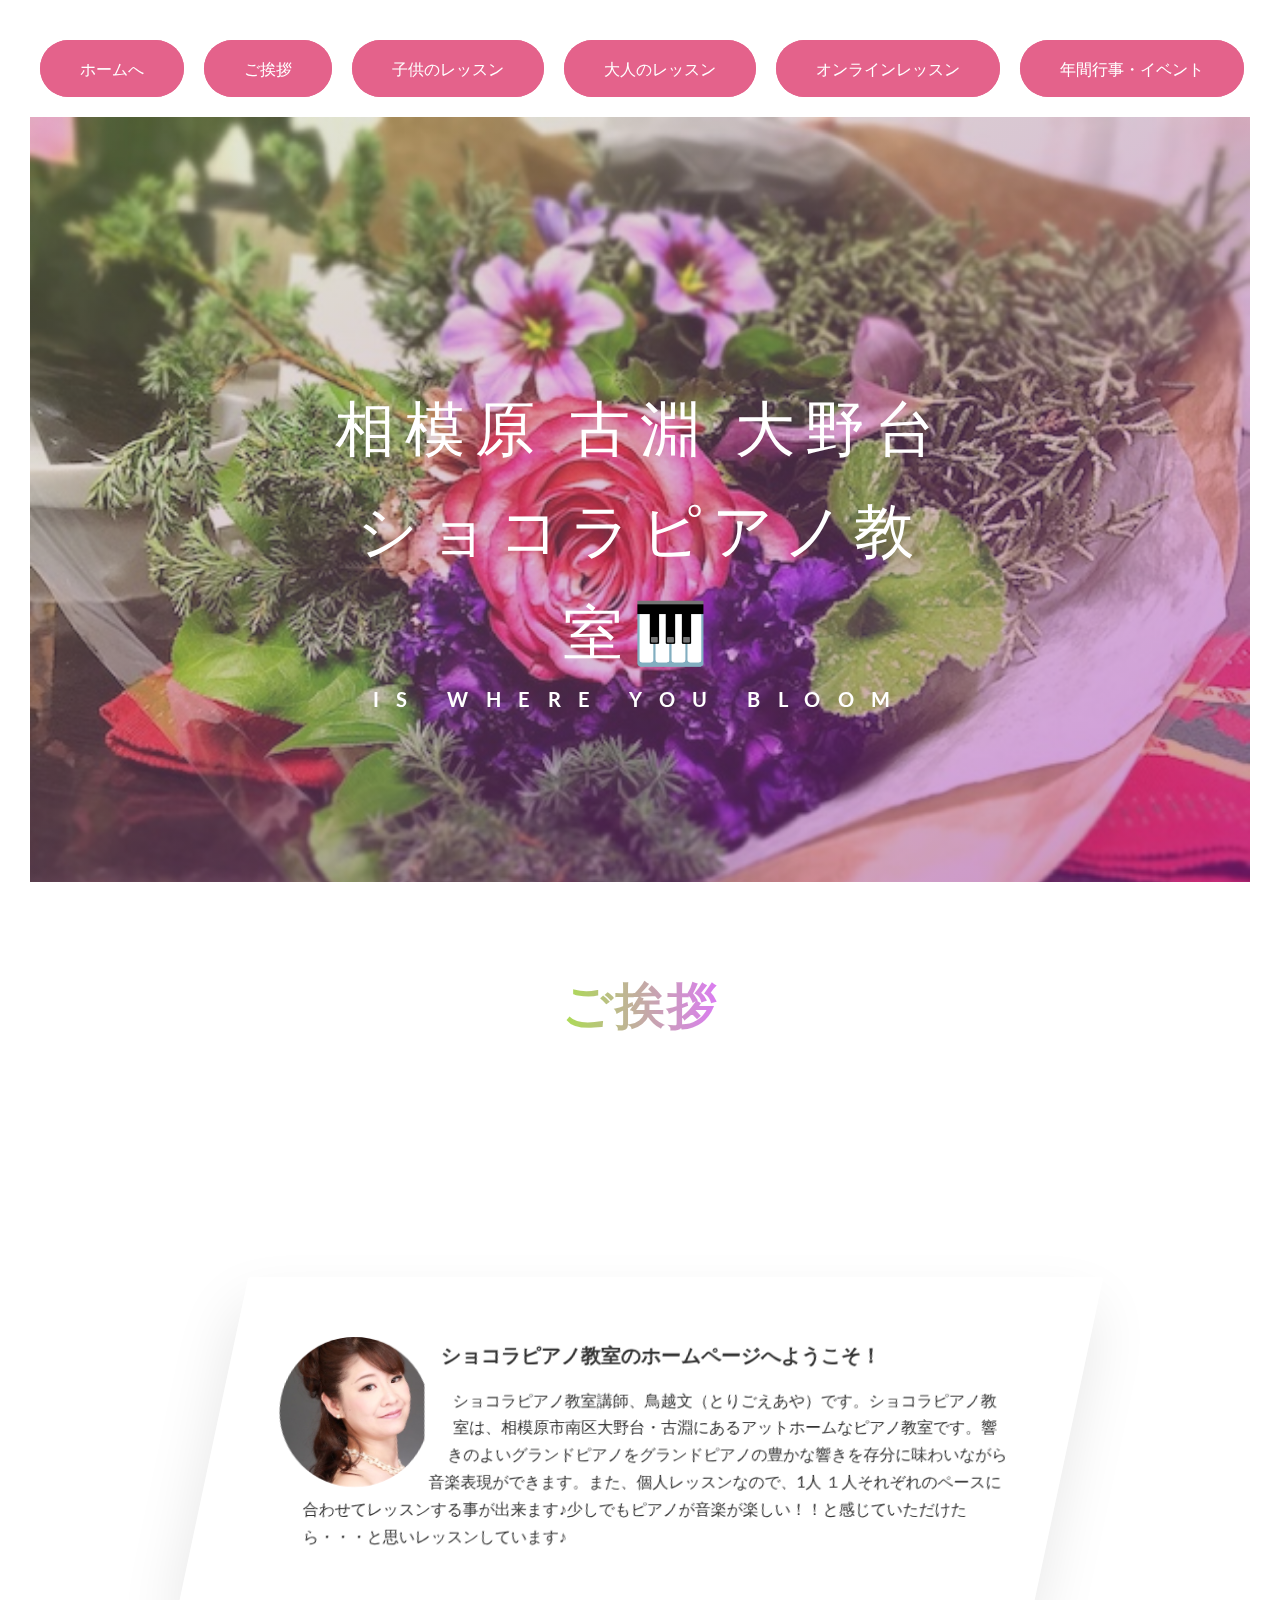
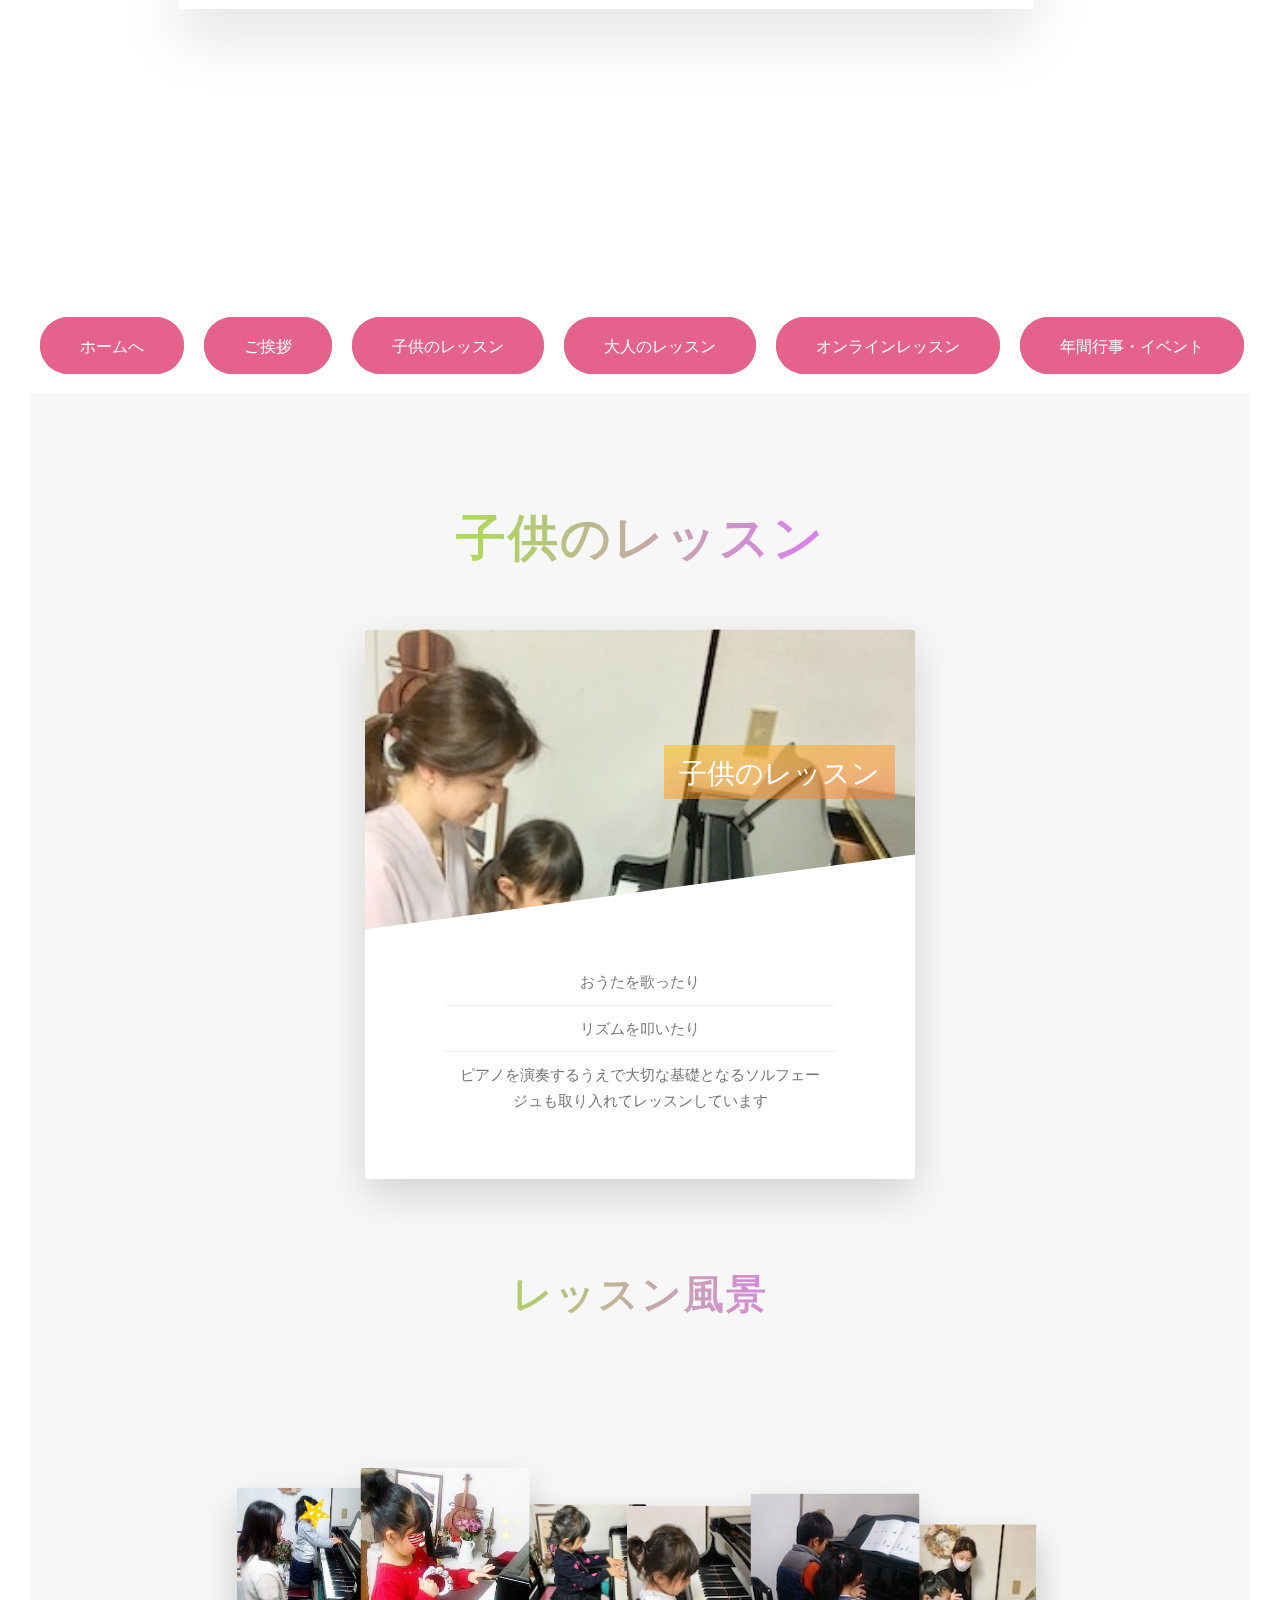
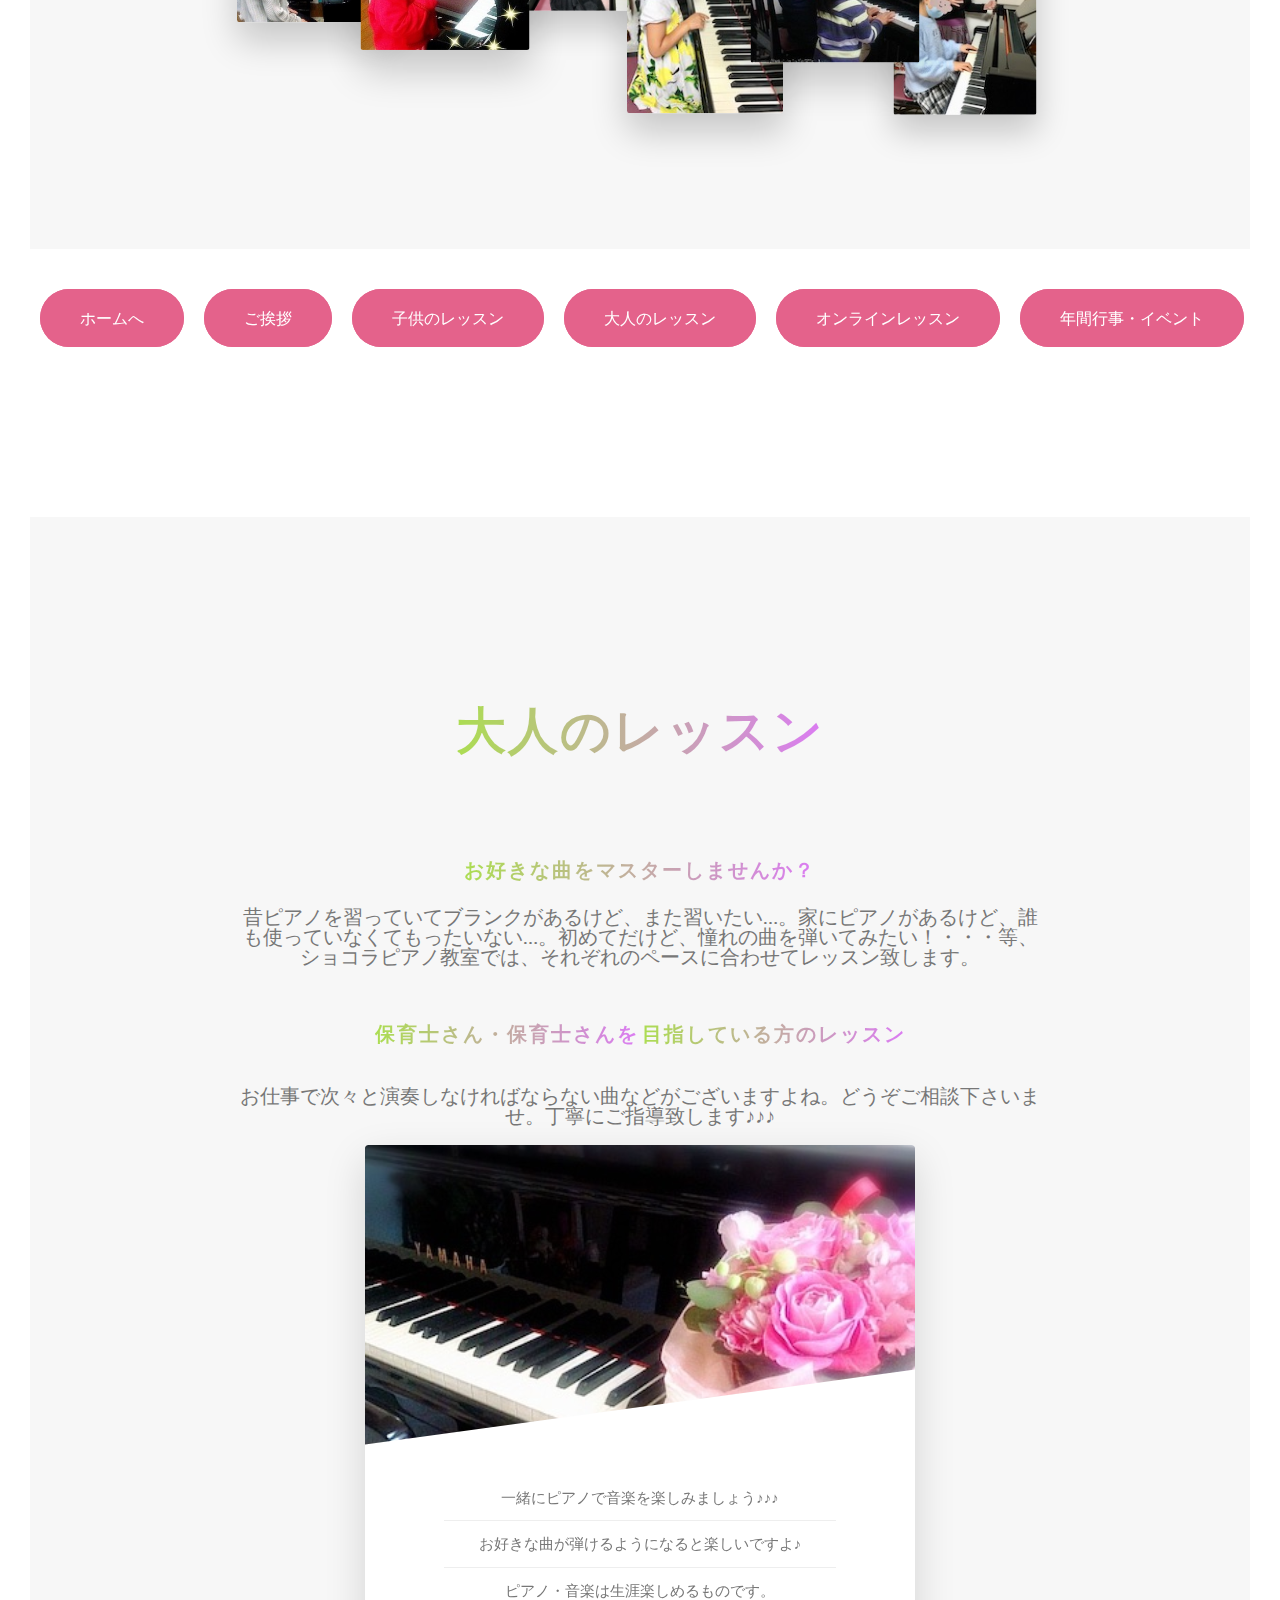
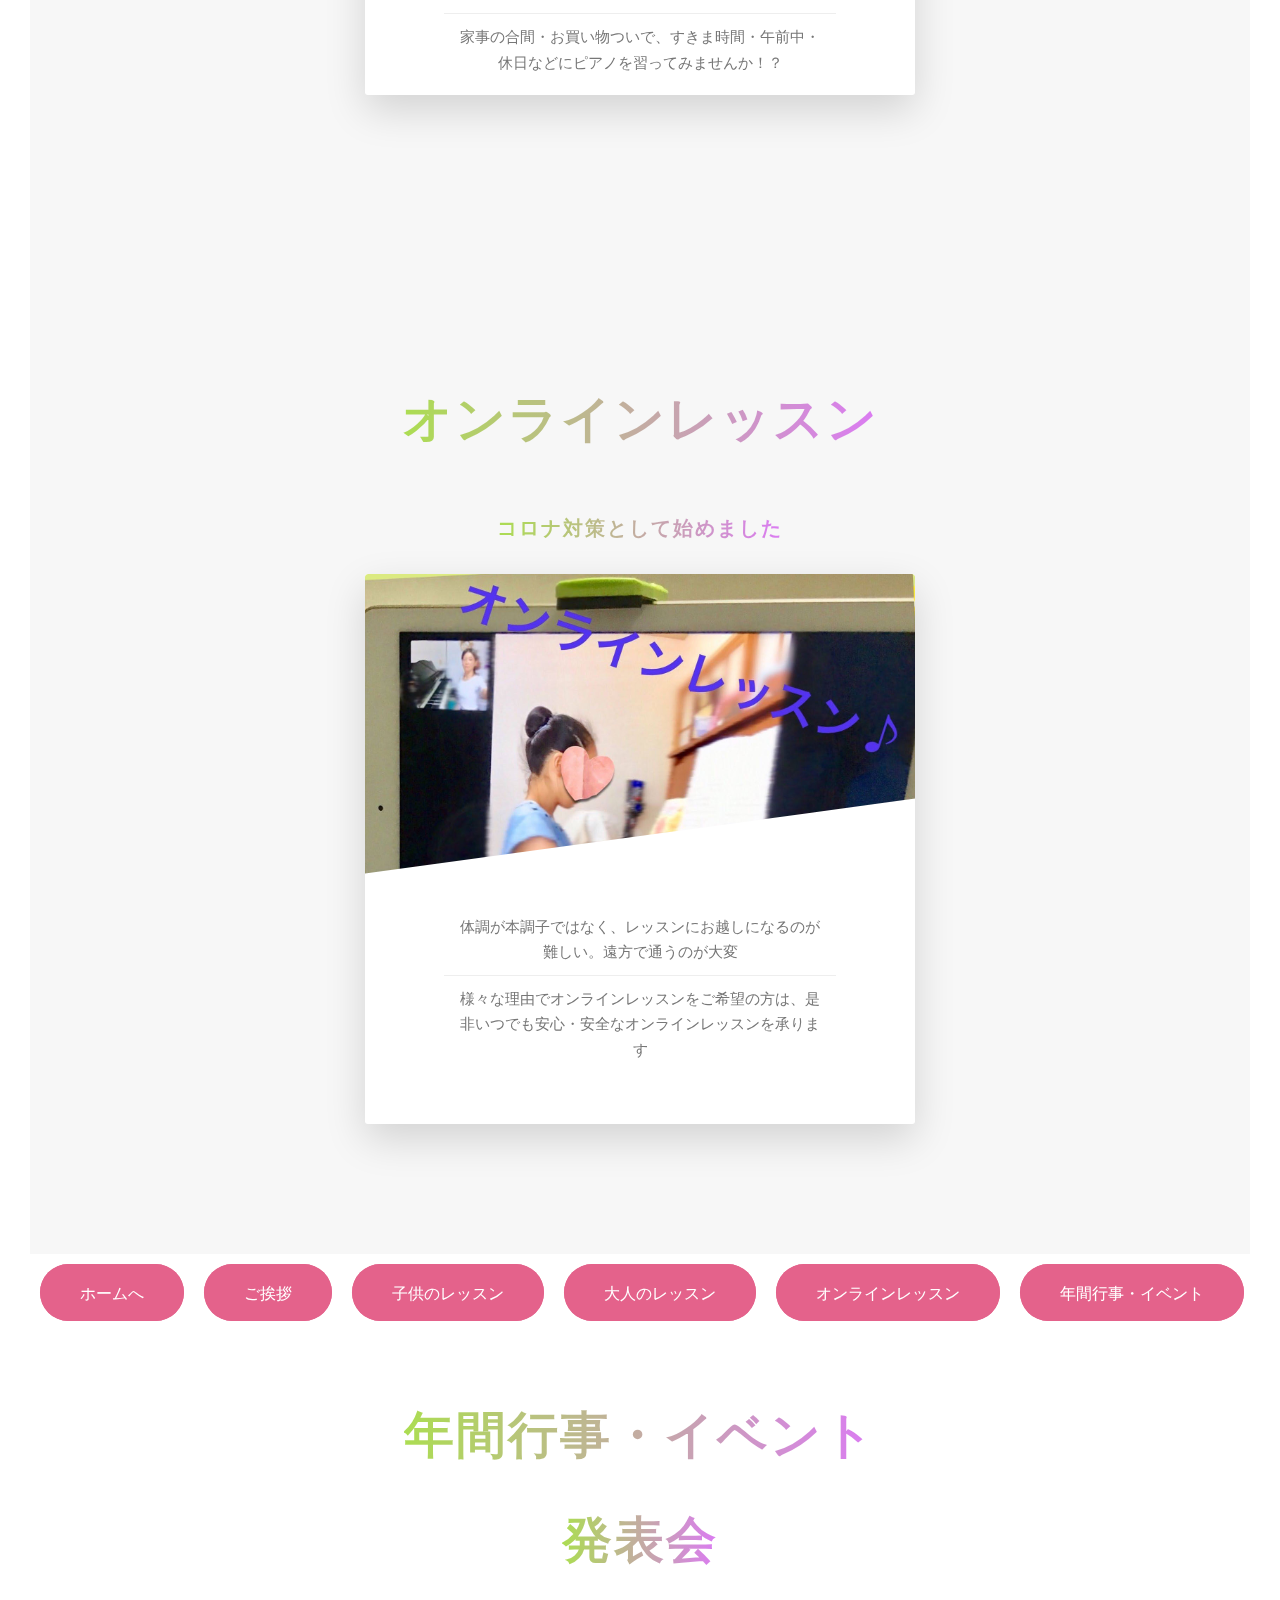
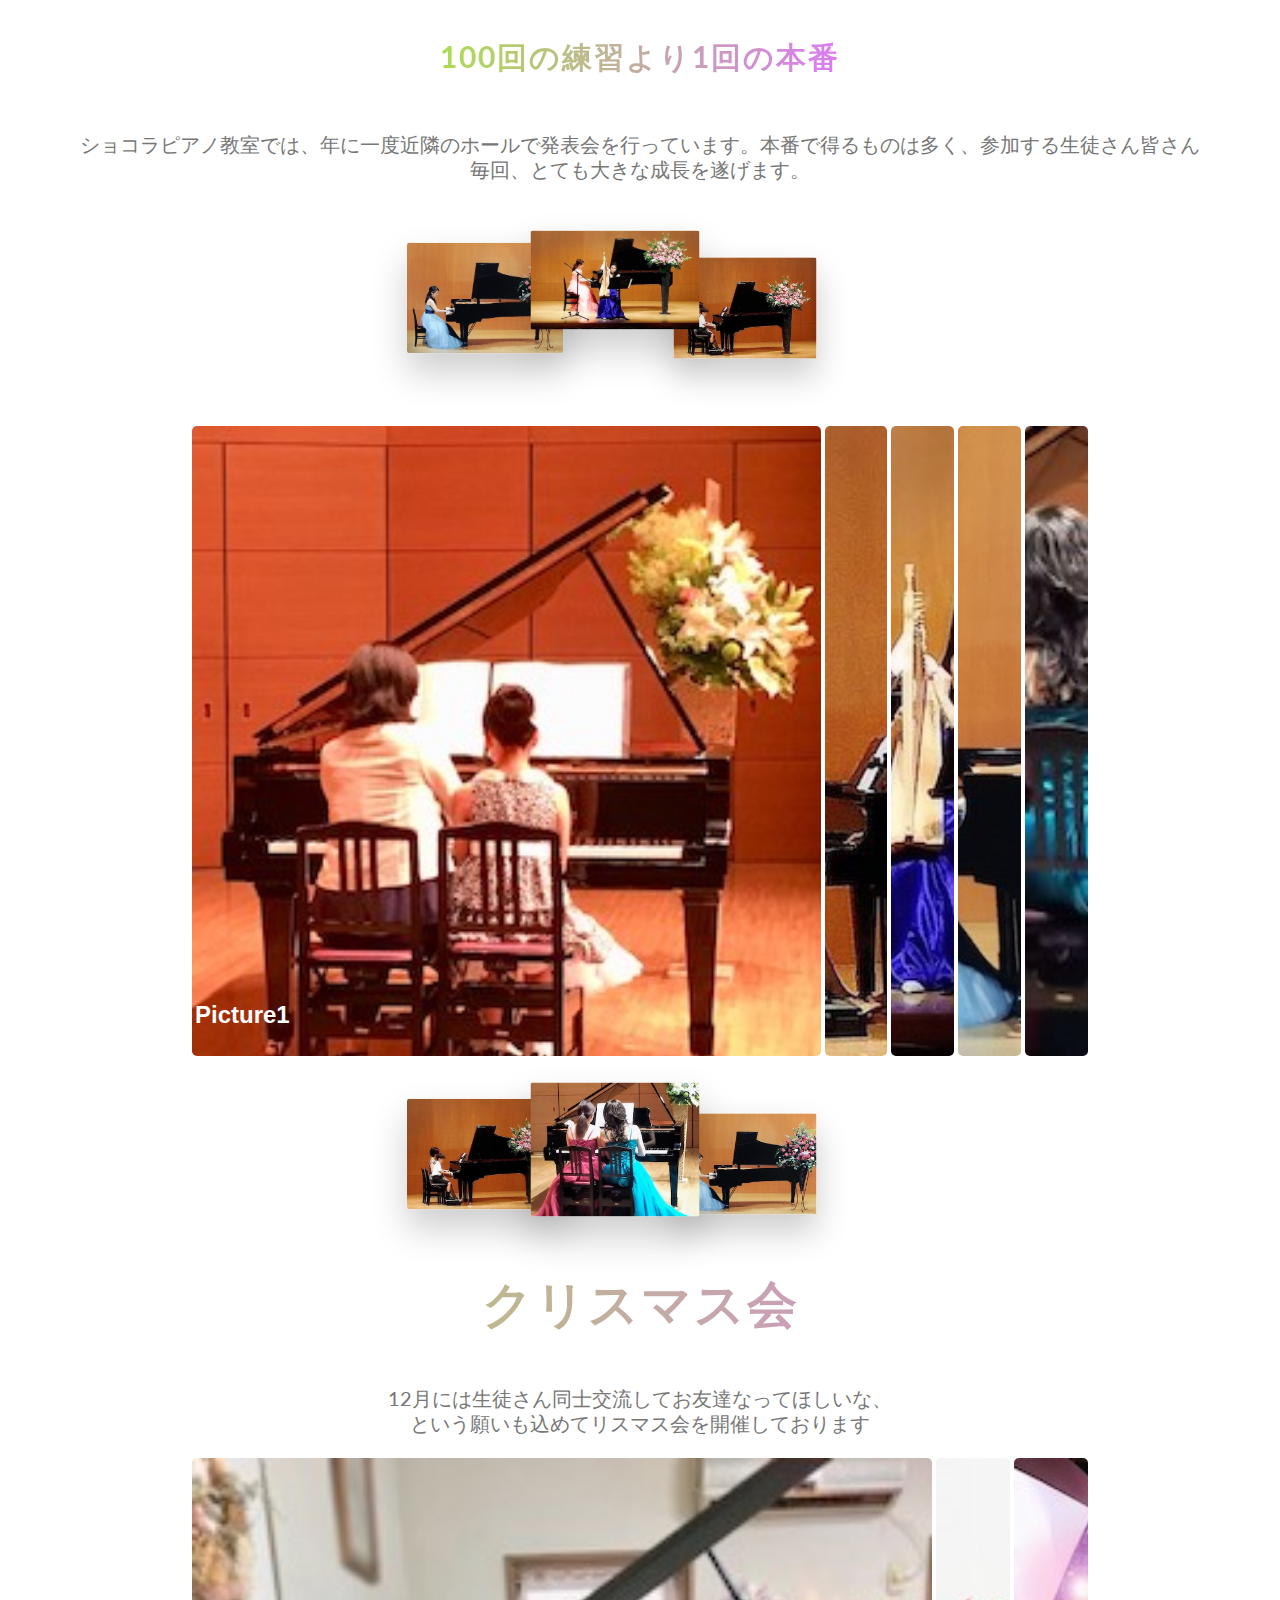
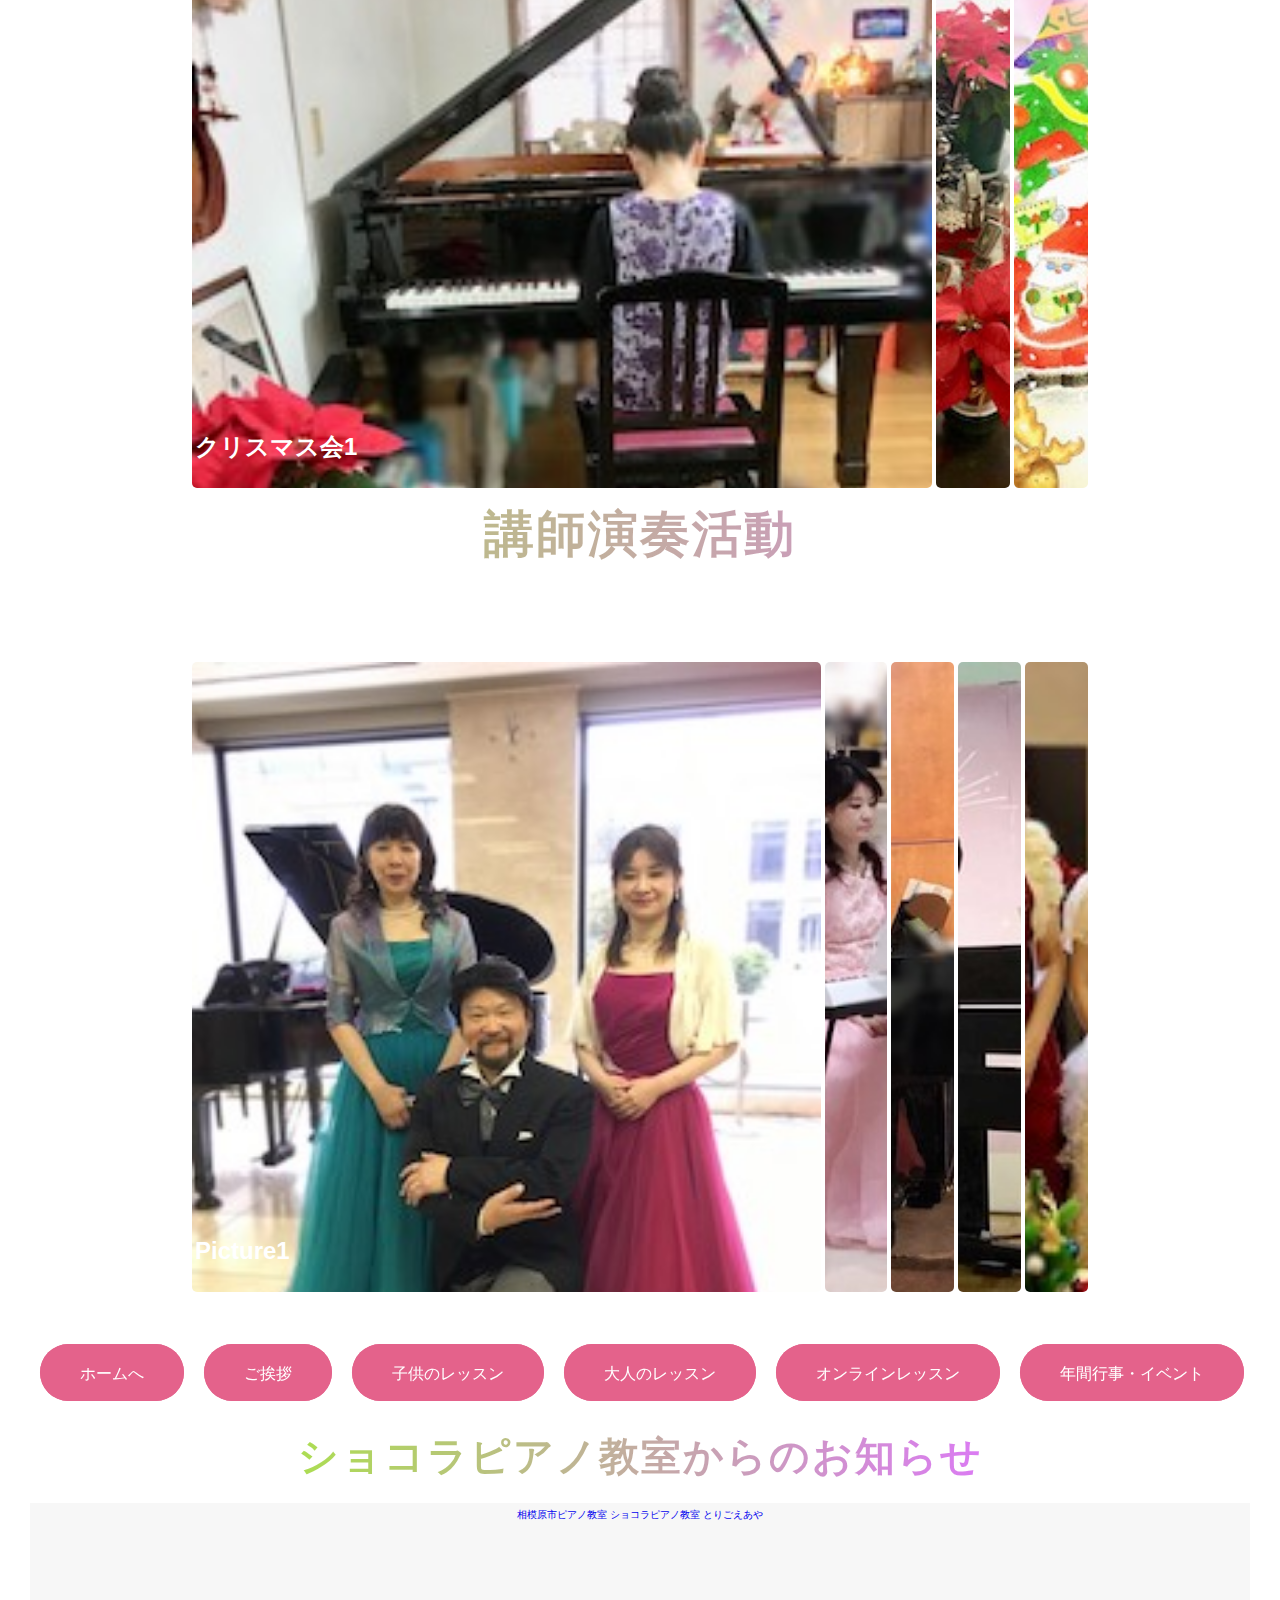
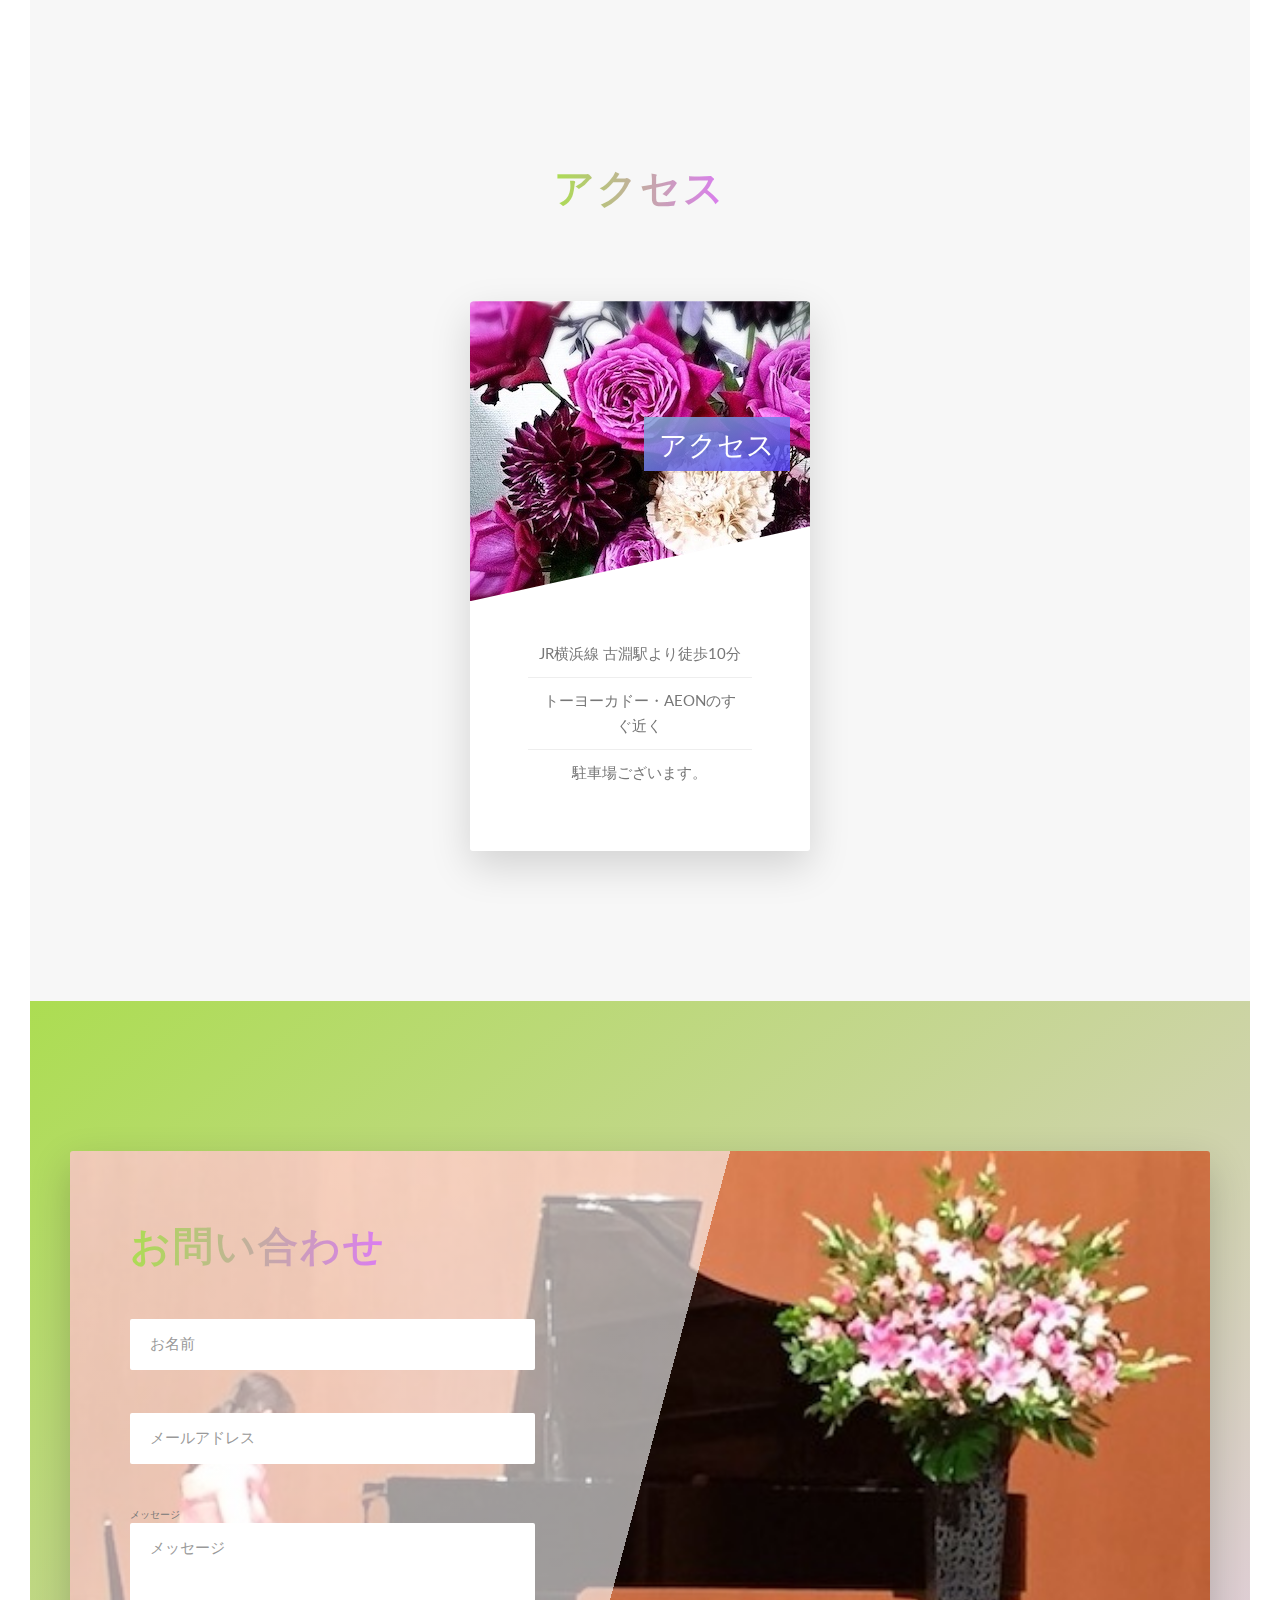
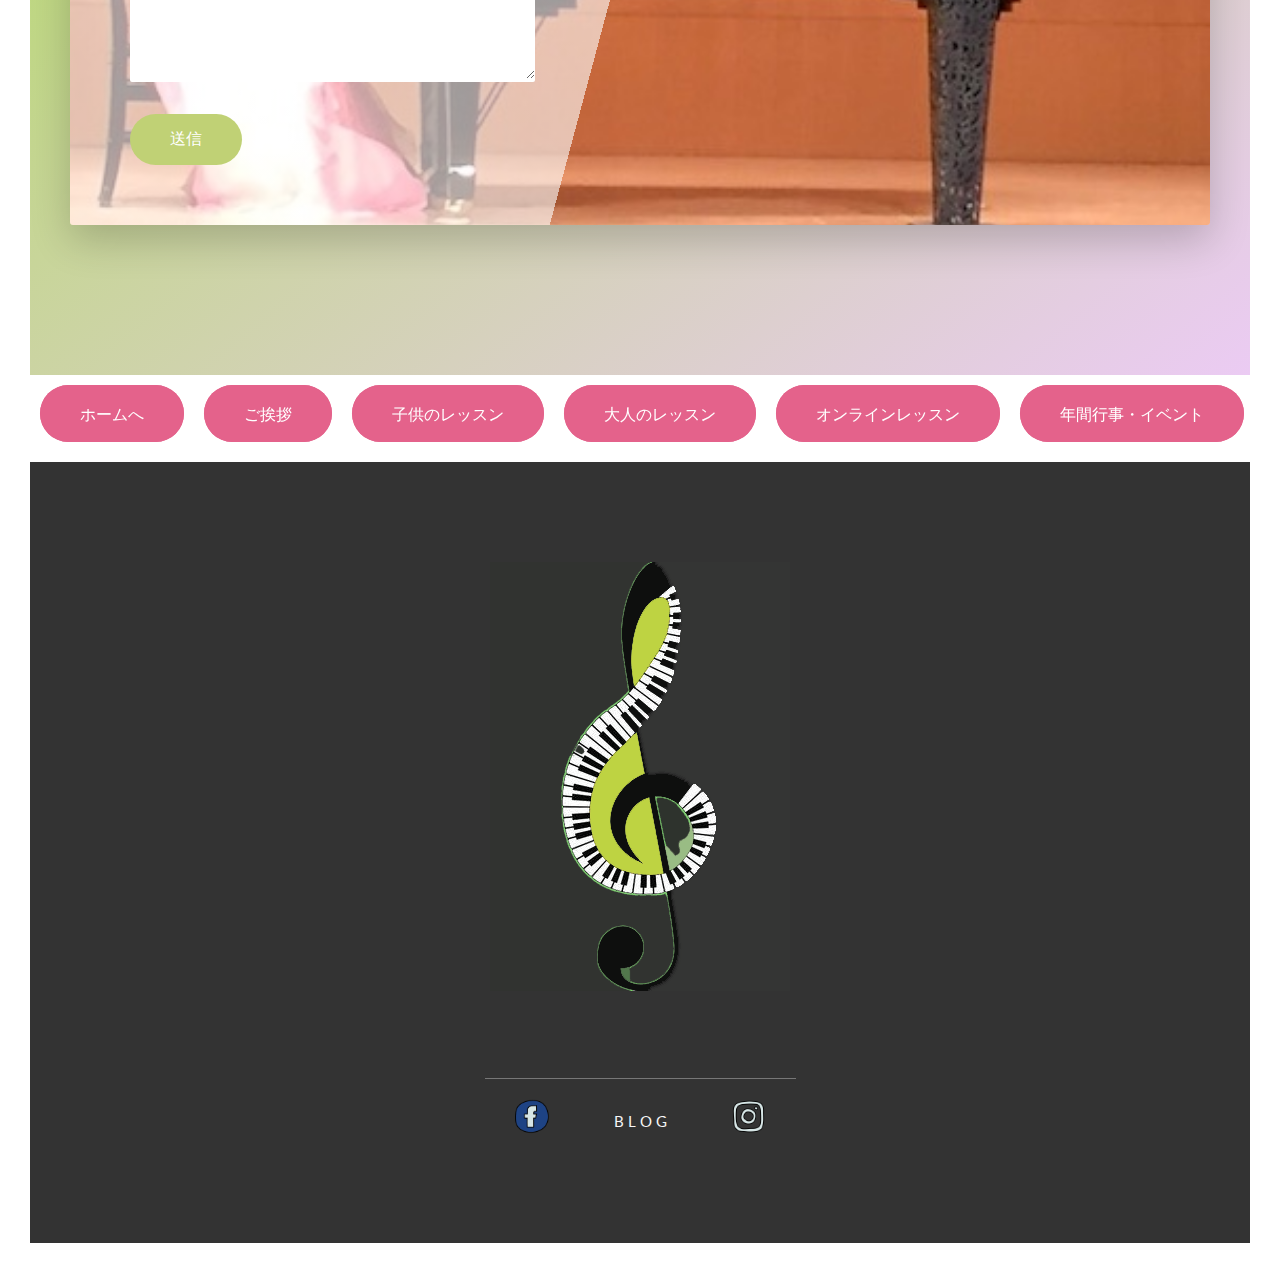
==== commit 8227c20f: "update" ====
--- a/index.html
+++ b/index.html
@@ -140,7 +140,7 @@
 
             <div class='subsection__wrapper'>
               <h2 class='kids__title-sub'>レッスン風景</h2>
-              <div className="photo_wrapper">
+              <div class="photo_wrapper">
                 <div class='row-kids'>
                   <div class='kids_composition'>
                     <img src="img/kids-2.jpg" alt="ショコラピアノ教室 Photo 1" class="kids_composition__photo kids_composition__photo--p1">
@@ -192,89 +192,77 @@
               お仕事で次々と演奏しなければならない曲などがございますよね。どうぞご相談下さいませ。丁寧にご指導致します♪♪♪
             </p>
 
-                <div class="row">
-                    <div class="col-1-of-3"><sup>&nbsp;</sup></div>
-
-                    <div class="col-1-of-3">
-                        <div class="card">
-                            <div class="card__side card__side--front">
-                                <div class="card__picture card__picture--2">
-                                    &nbsp;
-                                </div>
-                                <div class="card__details">
-                                    <ul>
-                                        <li>一緒にピアノで音楽を楽しみましょう♪♪♪</li>
-                                        <li>お好きな曲が弾けるようになると楽しいですよ♪</li>
-                                        <li>ピアノ・音楽は生涯楽しめるものです。</li>
-                                        <li>家事の合間・お買い物ついで、すきま時間・午前中・休日などにピアノを習ってみませんか！？</li>
-                                    </ul>
-                                </div>
-
-                            </div>
-                            <div class="card__side card__side--back card__side--back-2">
-                              <div class="card__cta">
-                                    <div class="card__price-box">
-                                        <p class="card__price-only">【中学生 〜 一般の方】</p>
-                                        <p class="card__price-only">♪   初級・中級 (30分) ・・・￥8400<br/>
-                                       ♪ 中級-ブルグミュラー-(30分)・・・￥8400</p>
-                                        <p class="card__price-only">♪   上級-ソナチネ- (40分)・・・￥10500</p>
-                                        <p class="card__price-only">【月２回コース】(大人の方のみ)<br/>♪お月謝（30分）・・・￥5000</p>
-                                        <p class="card__price-only">【１レッスン制 】  （火・水・土）<br/>♪1レッスン(30分)・・・￥3000 <br/>☆入会金は必要ございません
-                                        </p>
-                                    </div>
-                                    <a href="#popup" class="btn btn--white">体験レッスン</a>
-                                </div>
-                            </div>
-                        </div>
+               <div class='card'>
+      <div class='card__side card__side--front'>
+        <div class='card__picture card__picture--2'>&nbsp;</div>
+        <div class='card__details'>
+          <ul>
+            <li>一緒にピアノで音楽を楽しみましょう♪♪♪</li>
+            <li>お好きな曲が弾けるようになると楽しいですよ♪</li>
+            <li>ピアノ・音楽は生涯楽しめるものです。</li>
+            <li>
+              家事の合間・お買い物ついで、すきま時間・午前中・休日などにピアノを習ってみませんか！？
+            </li>
+          </ul>
+        </div>
+      </div>
+      <div class='card__side card__side--back card__side--back-2'>
+        <div class='card__cta'>
+          <div class='card__price-box'>
+            <p class='card__price-only'>【中学生 〜 一般の方】</p>
+            <p class='card__price-only'>
+              ♪ 初級・中級 (30分) ・・・￥8400
+              <br />♪ 中級-ブルグミュラー-(30分)・・・￥8400
+            </p>
+            <p class='card__price-only'>
+              ♪ 上級-ソナチネ- (40分)・・・￥10500
+            </p>
+            <p class='card__price-only'>
+              【月２回コース】(大人の方のみ)
+              <br />
+              ♪お月謝（30分）・・・￥5000
+            </p>
+            <p class='card__price-only'>
+              【１レッスン制 】 （火・水・土）
+              <br />
+              ♪1レッスン(30分)・・・￥3000 <br />
+              ☆入会金は必要ございません
+            </p>
+          </div>
+            <a href="#popup" class="btn btn--white">体験レッスン</a>
+        </div>
+      </div>
+    </div>
                 </div>
             </section>
 
-            <section class="section-online"  id='online'>
-                    <div class="u-center-text u-margin-bottom-big" >
-                    <h2 class="online__title">
-                        オンラインレッスン
-                    </h2>
-                    <div class="u-center-text u-margin-bottom-small">
-                    <h2 class="heading-secondary">
-                        コロナ対策として始めました
-                    </h2>
-                </div>
-                <div class="row">
-                 <div class="col-1-of-3">&nbsp;</div>
-
-                    <div class="col-1-of-3">
-                        <div class="card">
-                            <div class="card__side card__side--front">
-                                <div class="card__picture card__picture--4">
-                                    &nbsp;
-                                </div>
-                                <h4 class="card__heading">
-                                    <!-- <span class="card__heading-span card__heading-span--3">オンラインレッスン</span> -->
-                                </h4>
-                                <div class="card__details">
-                                    <ul>
-                                        <li>体調が本調子ではなく、レッスンにお越しになるのが難しい。遠方で通うのが大変</li>
-                                        <li>様々な理由でオンラインレッスンをご希望の方は、是非いつでも安心・安全なオンラインレッスンを承ります</li>
-                                    </ul>
-                                </div>
-
-                            </div>
-                            <div class="card__side card__side--back card__side--back-3">
-                                <div class="card__cta">
-                                    <div class="card__price-box">
-                                        <p class="card__price-only">お問い合わせいただいたときの空き状況により、ご相談してレッスン日時を決めていきます。<br/>&nbsp;</p>
-
-                                    </div>
-                                    <a href="#popup" class="btn btn--white">体験レッスン</a>
-                                </div>
-                            </div>
-                        </div>
-                    </div>
-                 </div>
-                </div>
-                </div>
-            </section>
-        <div class="horizontal_nav">
+        <section class='section-online' id='online'>
+        <h2 class='online__title'>オンラインレッスン</h2>
+          <h2 class='adult__title-sub'>コロナ対策として始めました</h2>
+          <div class='lesson__wrapper'>
+            <div class='card'>
+                <div class="card__side card__side--front">
+                 <div class="card__picture card__picture--4">&nbsp;</div>
+                <h4 class="card__heading"></h4>
+                <div class="card__details">
+                    <ul>
+                        <li>体調が本調子ではなく、レッスンにお越しになるのが難しい。遠方で通うのが大変</li>
+                        <li>様々な理由でオンラインレッスンをご希望の方は、是非いつでも安心・安全なオンラインレッスンを承ります</li>
+                    </ul>
+                </div>
+            </div>
+            <div class="card__side card__side--back card__side--back-3">
+                <div class="card__cta">
+                    <div class="card__price-box">
+                     <p class="card__price-only">お問い合わせいただいたときの空き状況により、ご相談してレッスン日時を決めていきます。<br/>&nbsp;</p>
+                        </div>
+                    <a href="#popup" class="btn btn--white">体験レッスン</a>
+                    </div>
+                </div>
+            </div>
+      </div>
+    </section>
+    <div class="horizontal_nav">
                 <ul class="horizontal-list">
                 <li><a href="#" class="btn btn--pink btn--animated">ホームへ</a></li>
                 <li><a href="#section-profile" class="btn btn--pink btn--animated">ご挨拶</a></li>
@@ -300,47 +288,43 @@
 
             <div class='row-event'>
                 <div class='event_composition'>
-                <img src="img/happyoukai-3.jpg" alt="ショコラピアノ教室 Photo 7" class="event_composition__photo event_composition__photo--p1">
-                    <img src="img/happyoukai-2.jpg" alt="ショコラピアノ教室 Photo 8" class="composition__photo event_composition__photo--p2">
-                    <img src="img/happyoukai-1.jpg" alt="ショコラピアノ教室 Photo 9" class="event_composition__photo event_composition__photo--p3">
-                </div>
-            </div>
-
-                        <div class="picture__wrapper">
-                            <div class="panel__container">
-                                <div class="panel active" style="background-image:url('img/happyoukai-10.jpg')">
-                                    <h3>Picture1</h3>
-                                </div>
-                                <div class="panel" style="background-image:url('img/happyoukai-5.jpg')">
-                                    <h3>Picture2</h3>
-                                </div>
-                                <div class="panel" style="background-image:url('img/happyoukai-6.jpg')">
-                                    <h3>Picture3</h3>
-                                </div>
-                                <div class="panel" style="background-image:url('img/happyoukai-7.jpg')">
-                                    <h3>Picture4</h3>
-                                </div>
-                                <div class="panel" style="background-image:url('img/happyoukai-8.jpg">
-                                    <h3>Picture5</h3>
-                                </div>
-                            </div>
-                        </div>
+                <img src="img/happyoukai-3.jpg" alt="ショコラピアノ教室発表会 7" class="event_composition__photo event_composition__photo--p1">
+                    <img src="img/happyoukai-2.jpg" alt="ショコラピアノ教室発表会 8" class="event_composition__photo event_composition__photo--p2">
+                    <img src="img/happyoukai-1.jpg" alt="ショコラピアノ教室発表会 9" class="event_composition__photo event_composition__photo--p3">
+                </div>
+            </div>
+            <div class="picture__wrapper">
+                    <div class="panel__container">
+                        <div class="panel active" style="background-image:url('img/happyoukai-10.jpg')">
+                        <h3>Picture1</h3>
+                        </div>
+                        <div class="panel" style="background-image:url('img/happyoukai-5.jpg')">
+                        <h3>Picture2</h3>
+                        </div>
+                        <div class="panel" style="background-image:url('img/happyoukai-6.jpg')">
+                        <h3>Picture3</h3>
+                        </div>
+                        <div class="panel" style="background-image:url('img/happyoukai-7.jpg')">
+                        <h3>Picture4</h3>
+                        </div>
+                        <div class="panel" style="background-image:url('img/happyoukai-8.jpg">
+                        <h3>Picture5</h3>
+                    </div>
+                </div>
+             </div>
                 <div class='row-event'>
                     <div class='event_composition'>
                         <img src="img/happyoukai-1.jpg" alt="ショコラピアノ教室 Photo 10" class="event_composition__photo event_composition__photo--p1">
                         <img src="img/happyoukai-4.jpg" alt="ショコラピアノ教室 Photo 11" class="event_composition__photo event_composition__photo--p2">
                         <img src="img/happyoukai-3.jpg" alt="ショコラピアノ教室 Photo 12" class="event_composition__photo event_composition__photo--p3">
                      </div>
-                </div>
-
-
-                <div class="section-activity" id="christmas" >
-                    <h2 class="event__title">
-                    クリスマス会
-                    </h2>
-                    <p class="feature-box__text  u-margin-bottom-medium">
-                        12月には生徒さん同士交流してお友達なってほしいな。という願いも込めてリスマス会を開催しております。
-                     </p>
+            </div>
+        </section>
+
+
+                <section class="section-activity" id="christmas" >
+                    <h2 class="event__title">クリスマス会</h2>
+                    <p class='event__text'>12月には生徒さん同士交流してお友達なってほしいな、<br>という願いも込めてリスマス会を開催しております</p>
                 <div class="picture__wrapper">
                     <div class="panel__container">
                         <div class="panel active" style="background-image:url('img/christmas-3.jpg')">
@@ -355,7 +339,6 @@
                     </div>
                 </div>
              </section>
-             <div class="u-margin-bottom-big"></div>
 
          <section class="section-activity" id="activity" >
             <div class="u-center-text">
--- a/css/style.css
+++ b/css/style.css
@@ -1020,11 +1020,13 @@
     padding:10rem 0 15rem 0;
 margin-top:-10rem}} */
 .section-activity{
-  display: flex;
+  /* display: flex;
   flex-direction: column;
-  justify-content: center;
+  justify-content: center; */
   background-color:#f7f7f7;
-  padding:15rem 0;
+  padding:10rem 0;
+  align-items: center;
+  text-align: center;
 }
 .section-stories{position:relative;
 padding:15rem 0}
@@ -1155,12 +1157,7 @@
   .hide{
       display: block;
     }
-/* 携帯にのみ表示 */
-@media(min-width:900px){
-  .hide {
-  display:none;
-}
-}
+
 /* LESSON */
 /* kids */
 .section-kids{
@@ -1168,7 +1165,7 @@
   flex-direction: column;
   justify-content: center;
   background-color:#f7f7f7;
-  padding:15rem 0;
+  padding:15rem 0.5rem 0 0.5rem;
   margin-bottom:3rem;
 }
 .lesson__wrapper{
@@ -1178,6 +1175,7 @@
   justify-content: center;
   align-items: center;
   width: 100%;
+  margin-bottom: 5rem;
 }
 .photo_wrapper{
   display: flex;
@@ -1417,7 +1415,7 @@
   flex-direction: column;
   justify-content: center;
   background-color:#f7f7f7;
-  padding:15rem 0;
+  /* padding:15rem 0; */
   margin:0 auto;
 }
 
@@ -1476,6 +1474,7 @@
   flex-direction: column;
   justify-content: center;
   text-align: center;
+  margin-top:5rem;
 }
 /* event-section */
 .row-event{
@@ -1593,9 +1592,10 @@
   margin-top: 0;
   margin-bottom:2rem;
   font-size:5rem;
+  text-align: center;
 text-transform:uppercase;
 font-weight:700;
-display:inline-block;
+display:block;
 background-image:gradient(linear,left top,right top,from(#f040e7),to(#acdd52));
 background-image:linear-gradient(to right,#acdd52,#db7bf3);
 background-clip:text;
@@ -1613,7 +1613,7 @@
   margin:3rem auto;
   font-size:3rem;
 font-weight:700;
-display:inline-block;
+display:block;
 background-image:gradient(linear,left top,right top,from(#f040e7),to(#acdd52));
 background-image:linear-gradient(to right,#acdd52,#db7bf3);
 background-clip:text;
@@ -1635,9 +1635,10 @@
 
 .event__text {
   font-size: 2rem;
-  line-height: 2rem;
+  line-height: 2.5rem;
   padding: 2rem;
   margin: 0 3rem;
+  text-align: center;
 }
 
 /* FOOTER */
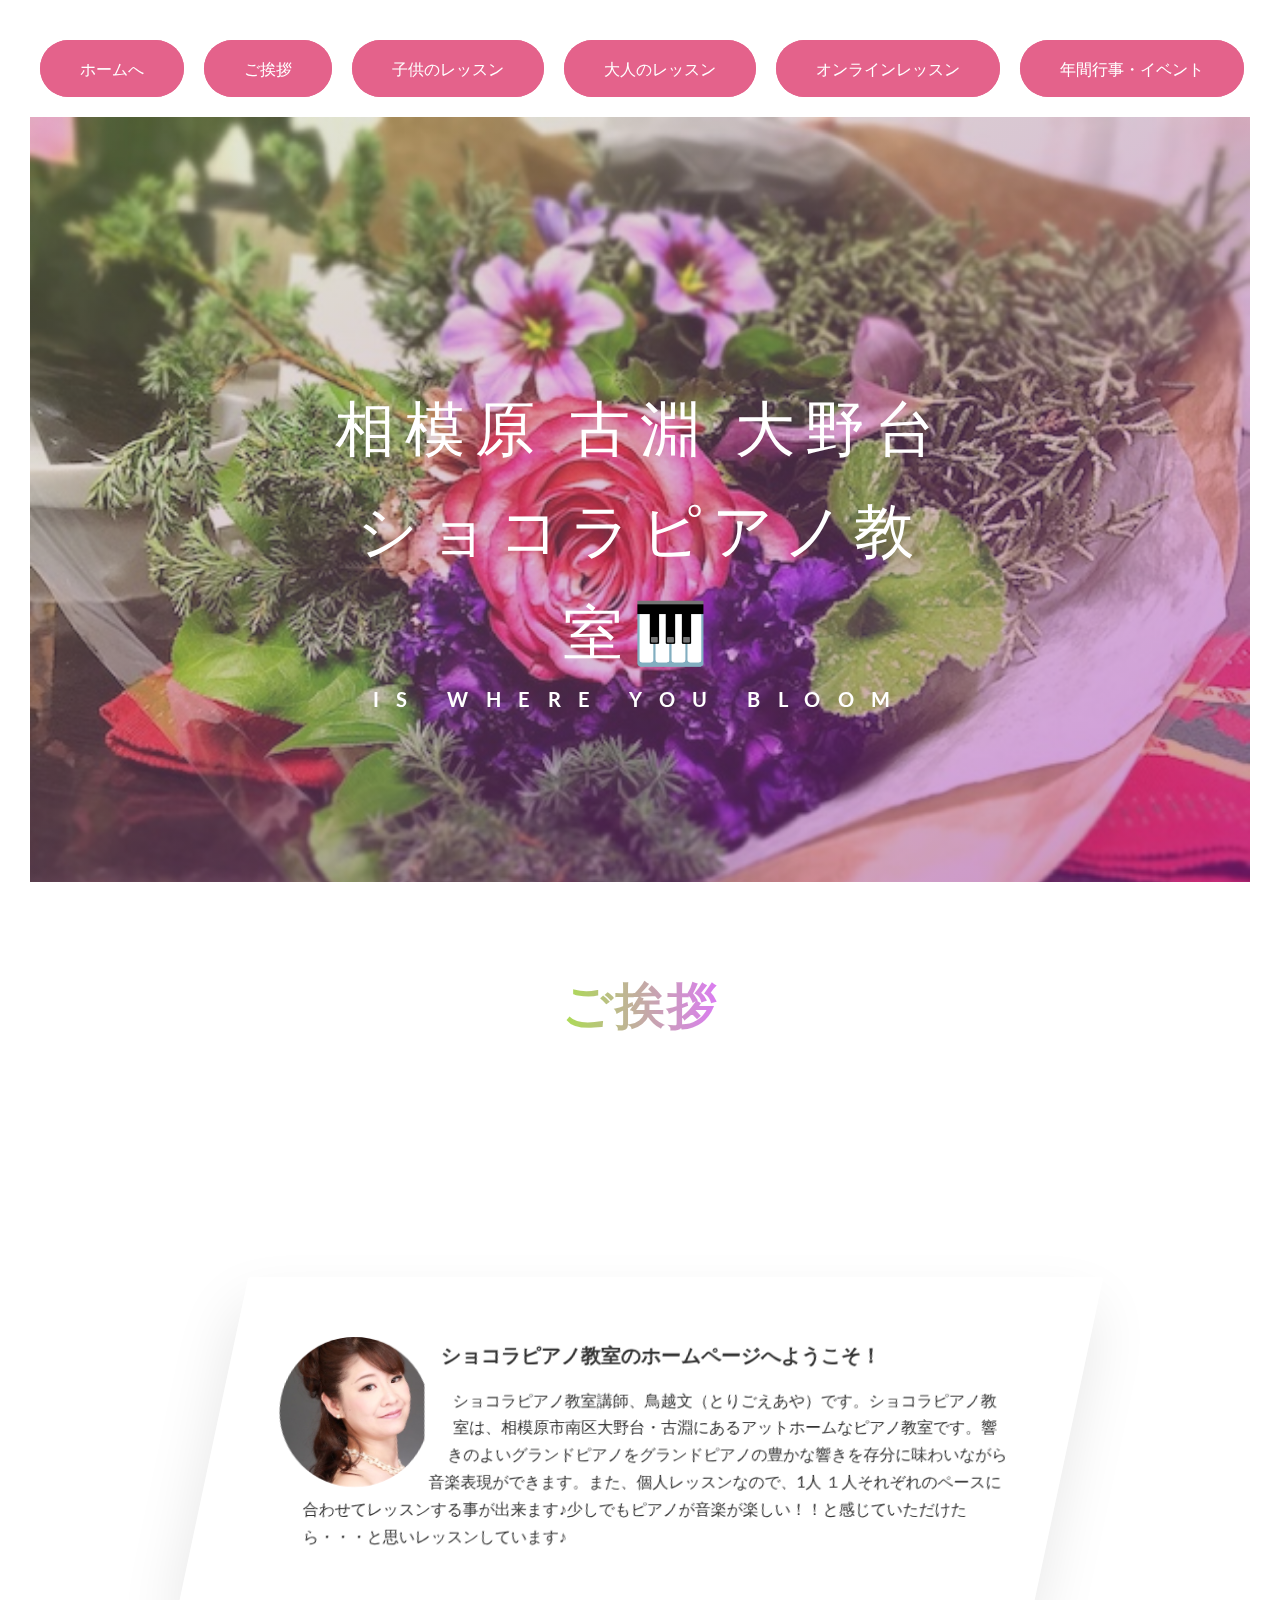
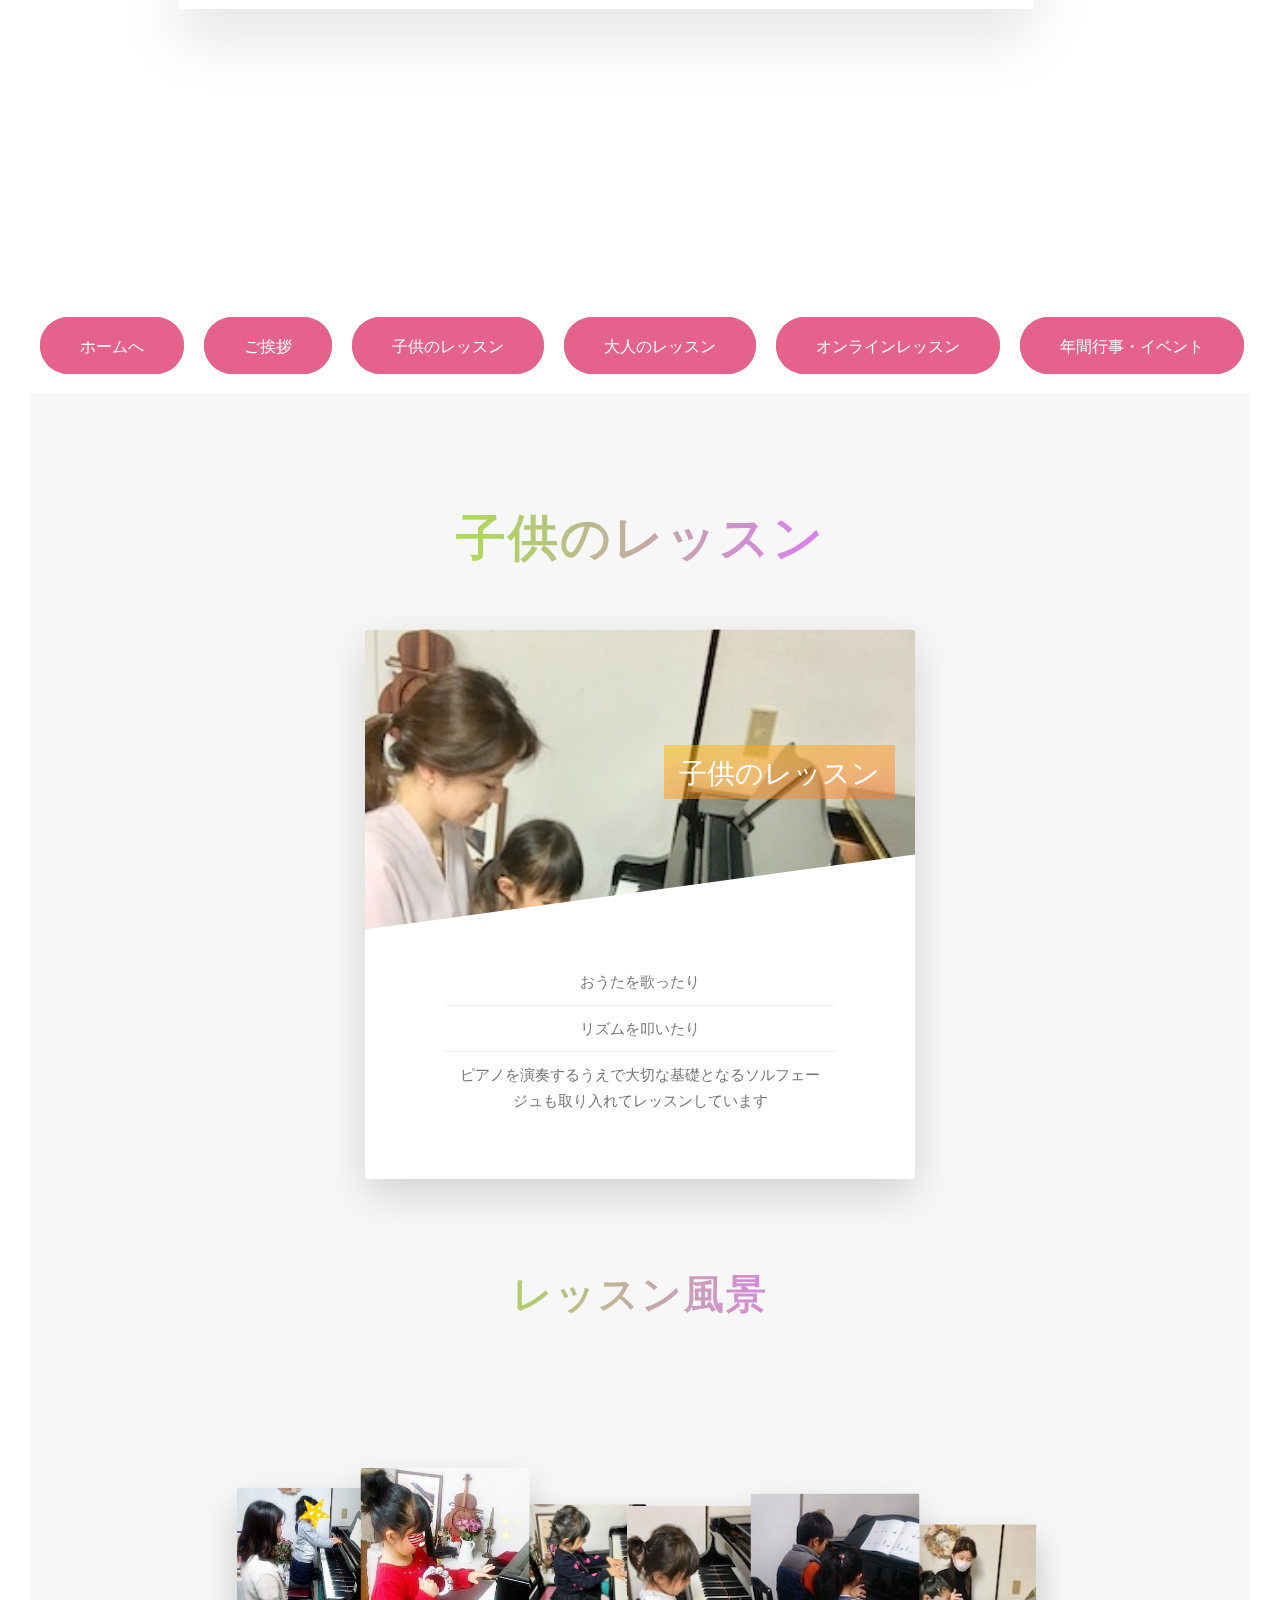
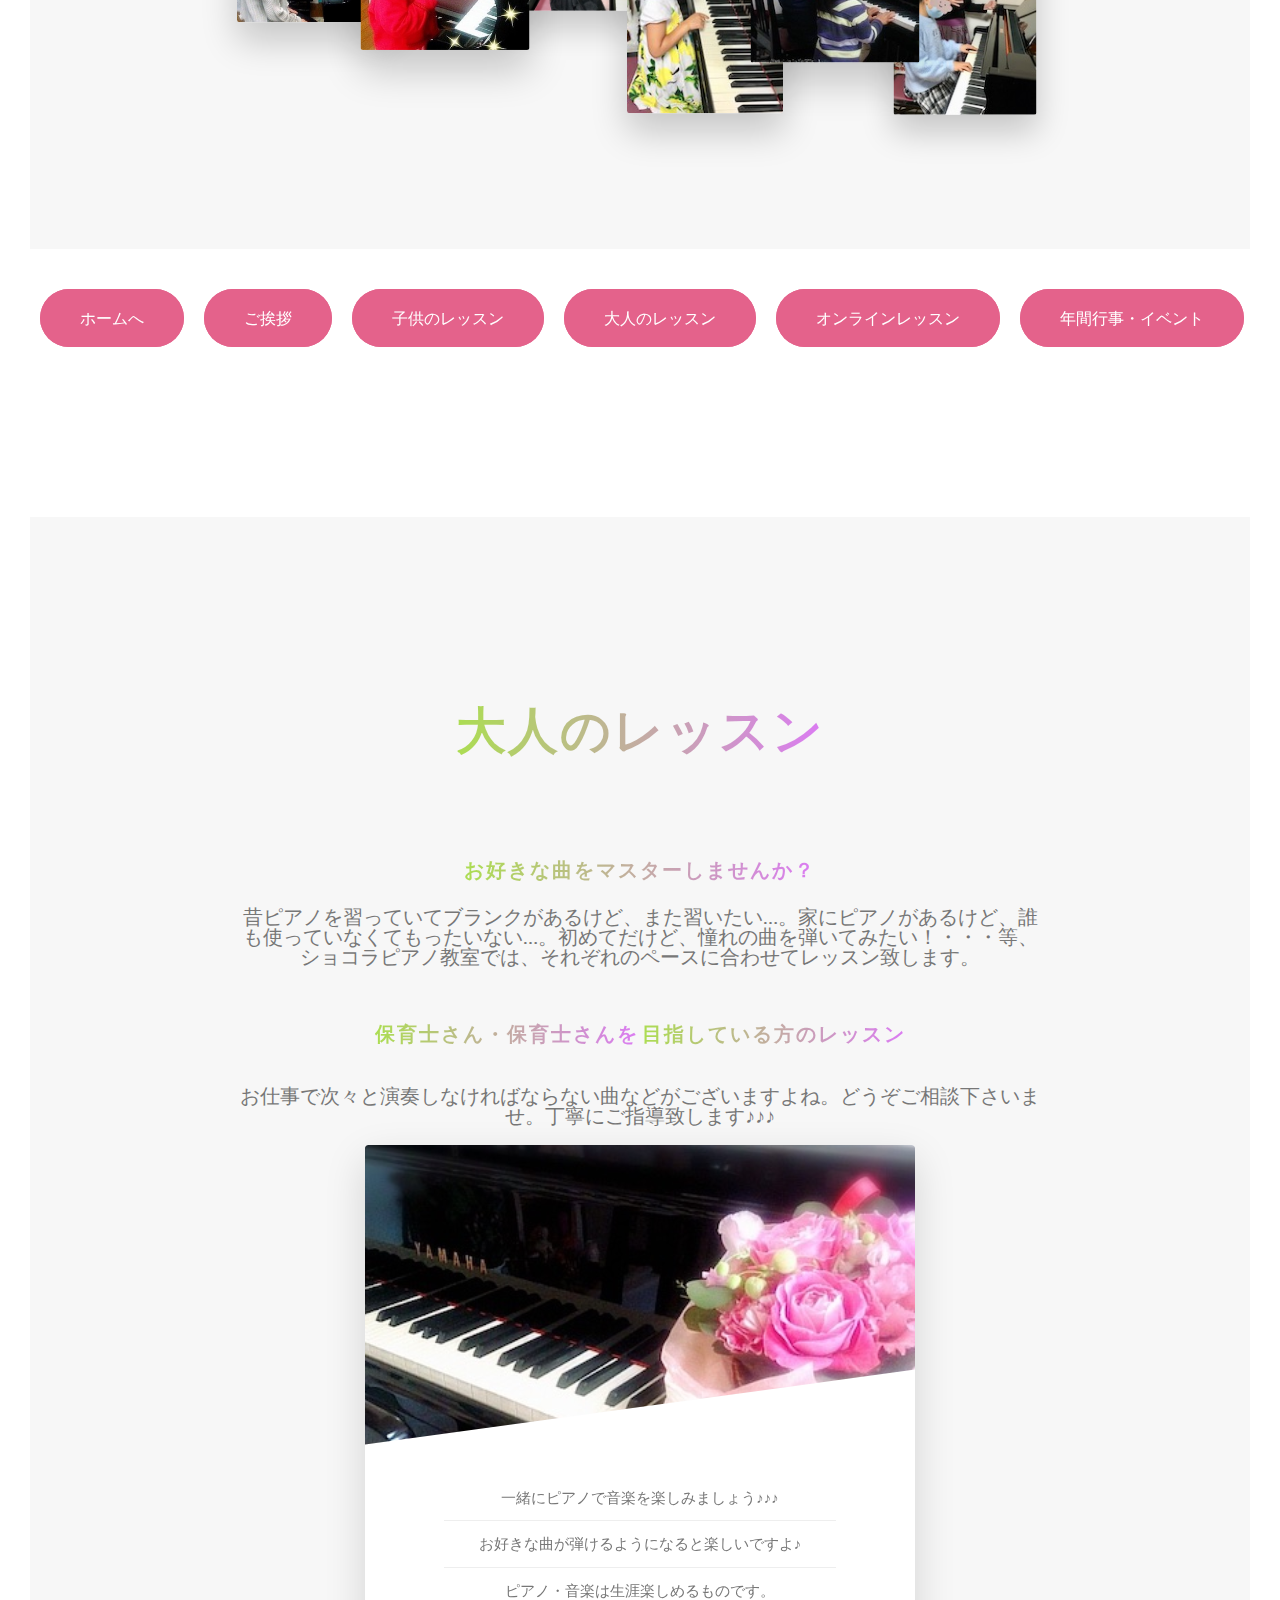
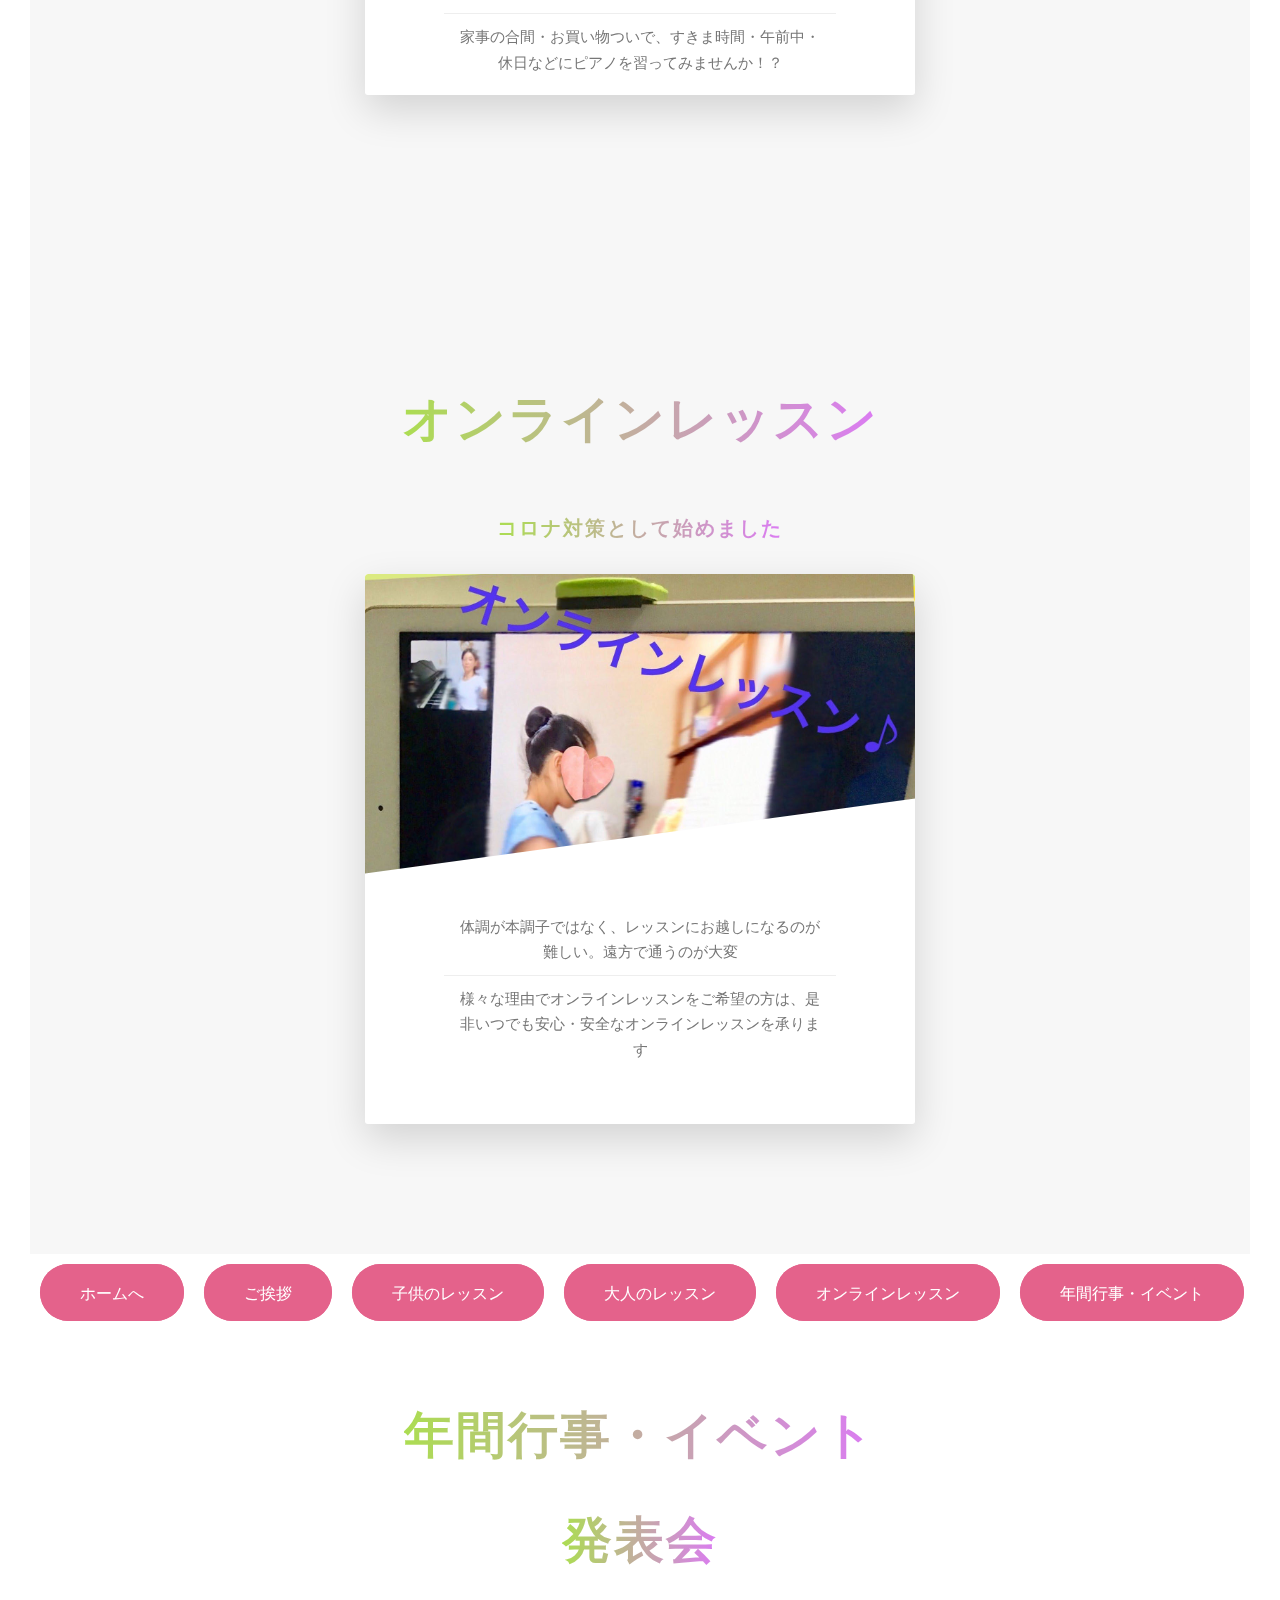
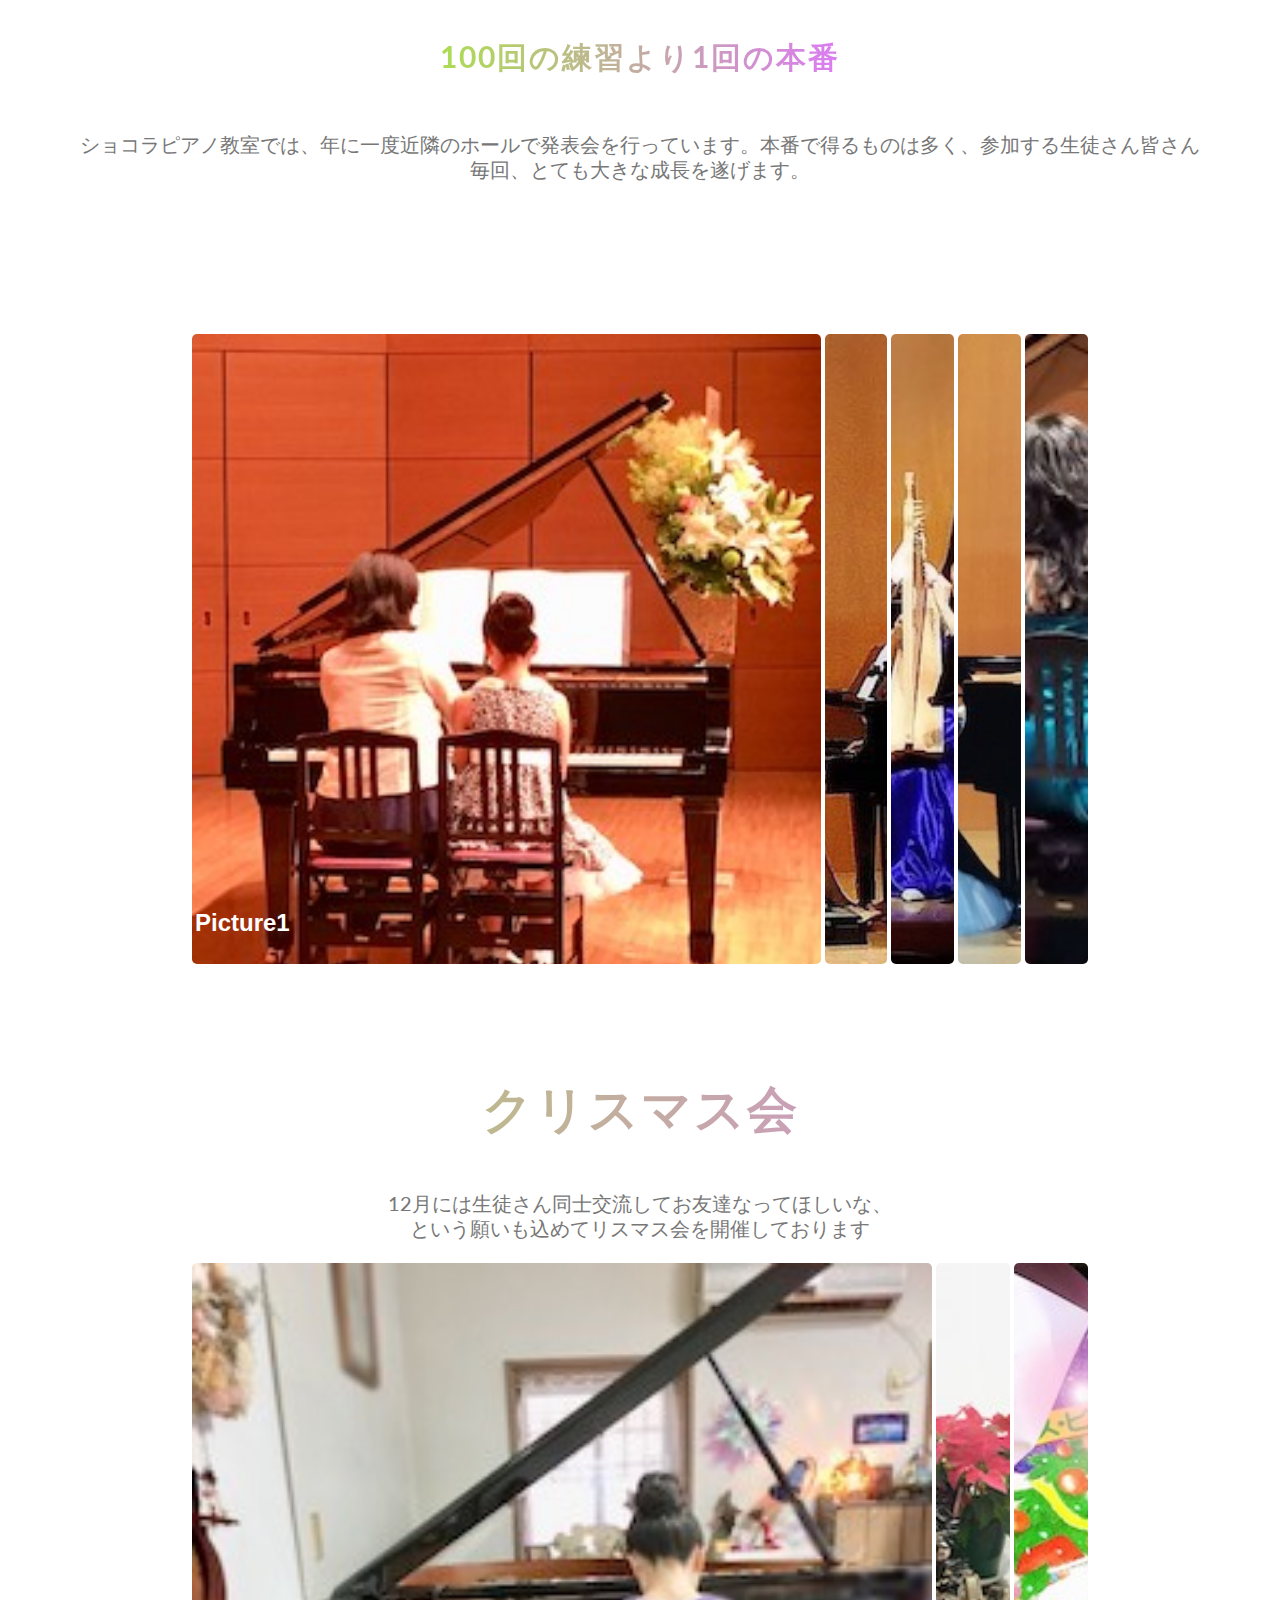
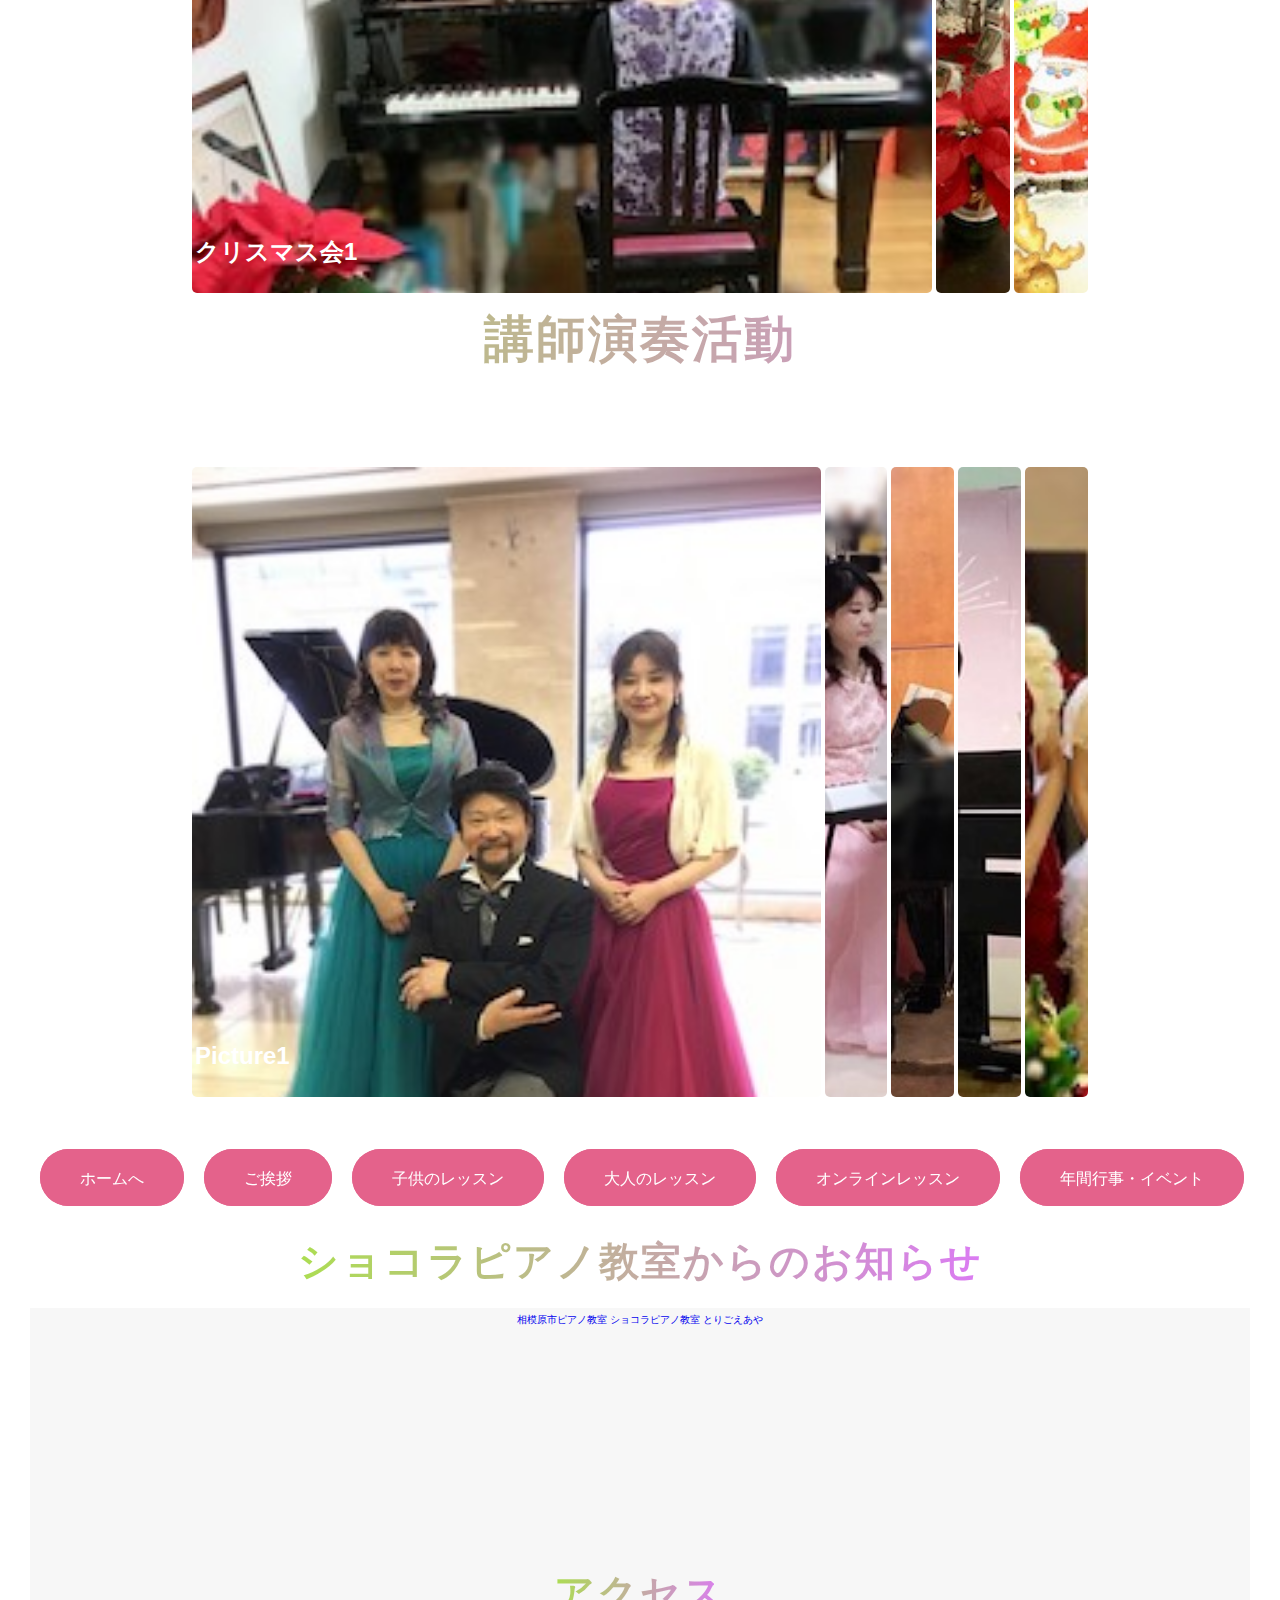
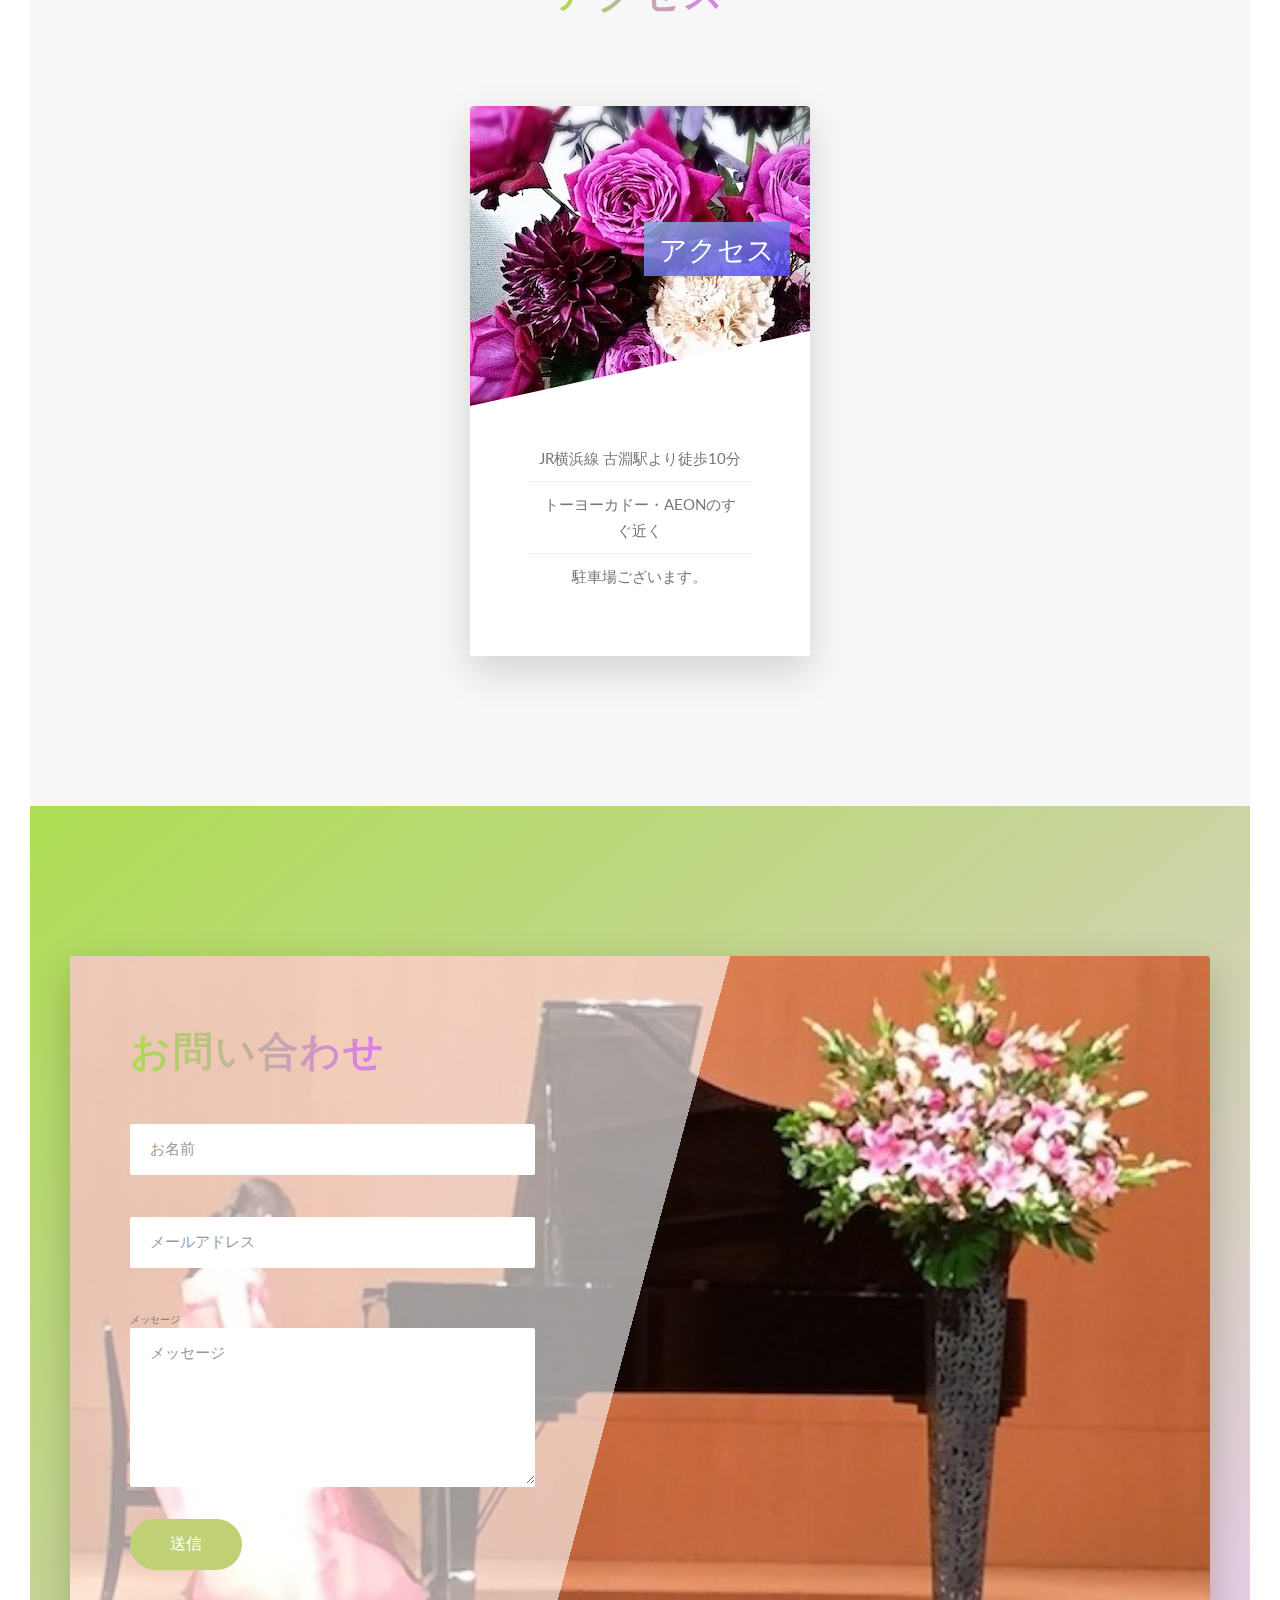
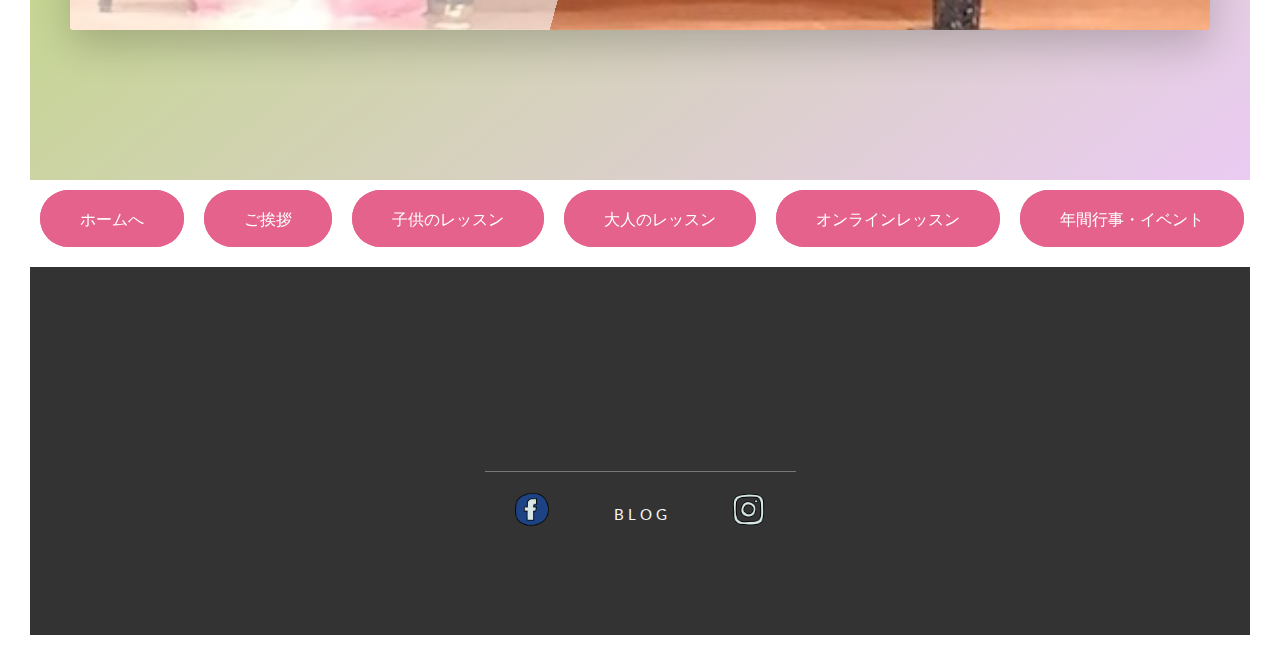
==== commit ff544c0e: "loading="lazy" inserted" ====
--- a/index.html
+++ b/index.html
@@ -143,16 +143,16 @@
               <div class="photo_wrapper">
                 <div class='row-kids'>
                   <div class='kids_composition'>
-                    <img src="img/kids-2.jpg" alt="ショコラピアノ教室 Photo 1" class="kids_composition__photo kids_composition__photo--p1">
-                    <img src="img/kid-1.jpg" alt="ショコラピアノ教室 Photo 2" class="kids_composition__photo kids_composition__photo--p2">
-                    <img src="img/kid-4.jpg" alt="ショコラピアノ教室 Photo 3" class="kids_composition__photo kids_composition__photo--p3">
+                    <img src="img/kids-2.jpg" alt="ショコラピアノ教室 Photo 1" class="kids_composition__photo kids_composition__photo--p1" loading="lazy">
+                    <img src="img/kid-1.jpg" alt="ショコラピアノ教室 Photo 2" class="kids_composition__photo kids_composition__photo--p2" loading="lazy">
+                    <img src="img/kid-4.jpg" alt="ショコラピアノ教室 Photo 3" class="kids_composition__photo kids_composition__photo--p3" loading="lazy">
                    </div>
                 </div>
                   <div class='row-kids'>
                   <div class='kids_composition'>
-                     <img src="img/kids-5.jpg" alt="ショコラピアノ教室 Photo 4" class="kids_composition__photo kids_composition__photo--p1">
-                    <img src="img/kids-3.jpg" alt="ショコラピアノ教室 Photo 5" class="kids_composition__photo kids_composition__photo--p2">
-                    <img src="img/kids-6.jpg" alt="ショコラピアノ教室 Photo 6" class="kids_composition__photo kids_composition__photo--p3">
+                     <img src="img/kids-5.jpg" alt="ショコラピアノ教室 Photo 4" class="kids_composition__photo kids_composition__photo--p1" loading="lazy">
+                    <img src="img/kids-3.jpg" alt="ショコラピアノ教室 Photo 5" class="kids_composition__photo kids_composition__photo--p2" loading="lazy">
+                    <img src="img/kids-6.jpg" alt="ショコラピアノ教室 Photo 6" class="kids_composition__photo kids_composition__photo--p3" loading="lazy">
                 </div>
                </div>
               </div>
@@ -288,9 +288,9 @@
 
             <div class='row-event'>
                 <div class='event_composition'>
-                <img src="img/happyoukai-3.jpg" alt="ショコラピアノ教室発表会 7" class="event_composition__photo event_composition__photo--p1">
-                    <img src="img/happyoukai-2.jpg" alt="ショコラピアノ教室発表会 8" class="event_composition__photo event_composition__photo--p2">
-                    <img src="img/happyoukai-1.jpg" alt="ショコラピアノ教室発表会 9" class="event_composition__photo event_composition__photo--p3">
+                <img src="img/happyoukai-3.jpg" alt="ショコラピアノ教室発表会 7" class="event_composition__photo event_composition__photo--p1" loading="lazy">
+                    <img src="img/happyoukai-2.jpg" alt="ショコラピアノ教室発表会 8" class="event_composition__photo event_composition__photo--p2" loading="lazy">
+                    <img src="img/happyoukai-1.jpg" alt="ショコラピアノ教室発表会 9" class="event_composition__photo event_composition__photo--p3" loading="lazy">
                 </div>
             </div>
             <div class="picture__wrapper">
@@ -314,9 +314,9 @@
              </div>
                 <div class='row-event'>
                     <div class='event_composition'>
-                        <img src="img/happyoukai-1.jpg" alt="ショコラピアノ教室 Photo 10" class="event_composition__photo event_composition__photo--p1">
-                        <img src="img/happyoukai-4.jpg" alt="ショコラピアノ教室 Photo 11" class="event_composition__photo event_composition__photo--p2">
-                        <img src="img/happyoukai-3.jpg" alt="ショコラピアノ教室 Photo 12" class="event_composition__photo event_composition__photo--p3">
+                        <img src="img/happyoukai-1.jpg" alt="ショコラピアノ教室 Photo 10" class="event_composition__photo event_composition__photo--p1" loading="lazy">
+                        <img src="img/happyoukai-4.jpg" alt="ショコラピアノ教室 Photo 11" class="event_composition__photo event_composition__photo--p2" loading="lazy">
+                        <img src="img/happyoukai-3.jpg" alt="ショコラピアノ教室 Photo 12" class="event_composition__photo event_composition__photo--p3" loading="lazy">
                      </div>
             </div>
         </section>
@@ -494,8 +494,8 @@
         <footer class="footer">
             <div class="footer__logo-box">
                 <picture class="footer__logo">
-                    <source srcset="img/logo-green-small-2x.png 1x, img/logo-green-small-2x.png 2x" media="(max-width: 37.5em)">
-                    <img alt="ショコラピアノ教室ロゴ" src="img/logo-white.png">
+                    <source srcset="img/logo-green-small-2x.png 1x, img/logo-green-small-2x.png 2x" media="(max-width: 37.5em)"loading="lazy">
+                    <img alt="ショコラピアノ教室ロゴ" src="img/logo-white.png"loading="lazy">
                 </picture>
             </div>
             <div class="footer_row">
--- a/css/style.css
+++ b/css/style.css
@@ -278,7 +278,8 @@
 width:100%;
 -o-object-fit:cover;
 object-fit:cover}
-.bg-mobile{background-image:url(../img/video-mobile.jpg);
+/* .bg-mobile{background-image:url(../img/video-mobile.jpg); */
+.bg-mobile{background-image:url(../img/rose.jpg);
 background-size:cover ;
 background-position:center;
 position:absolute;
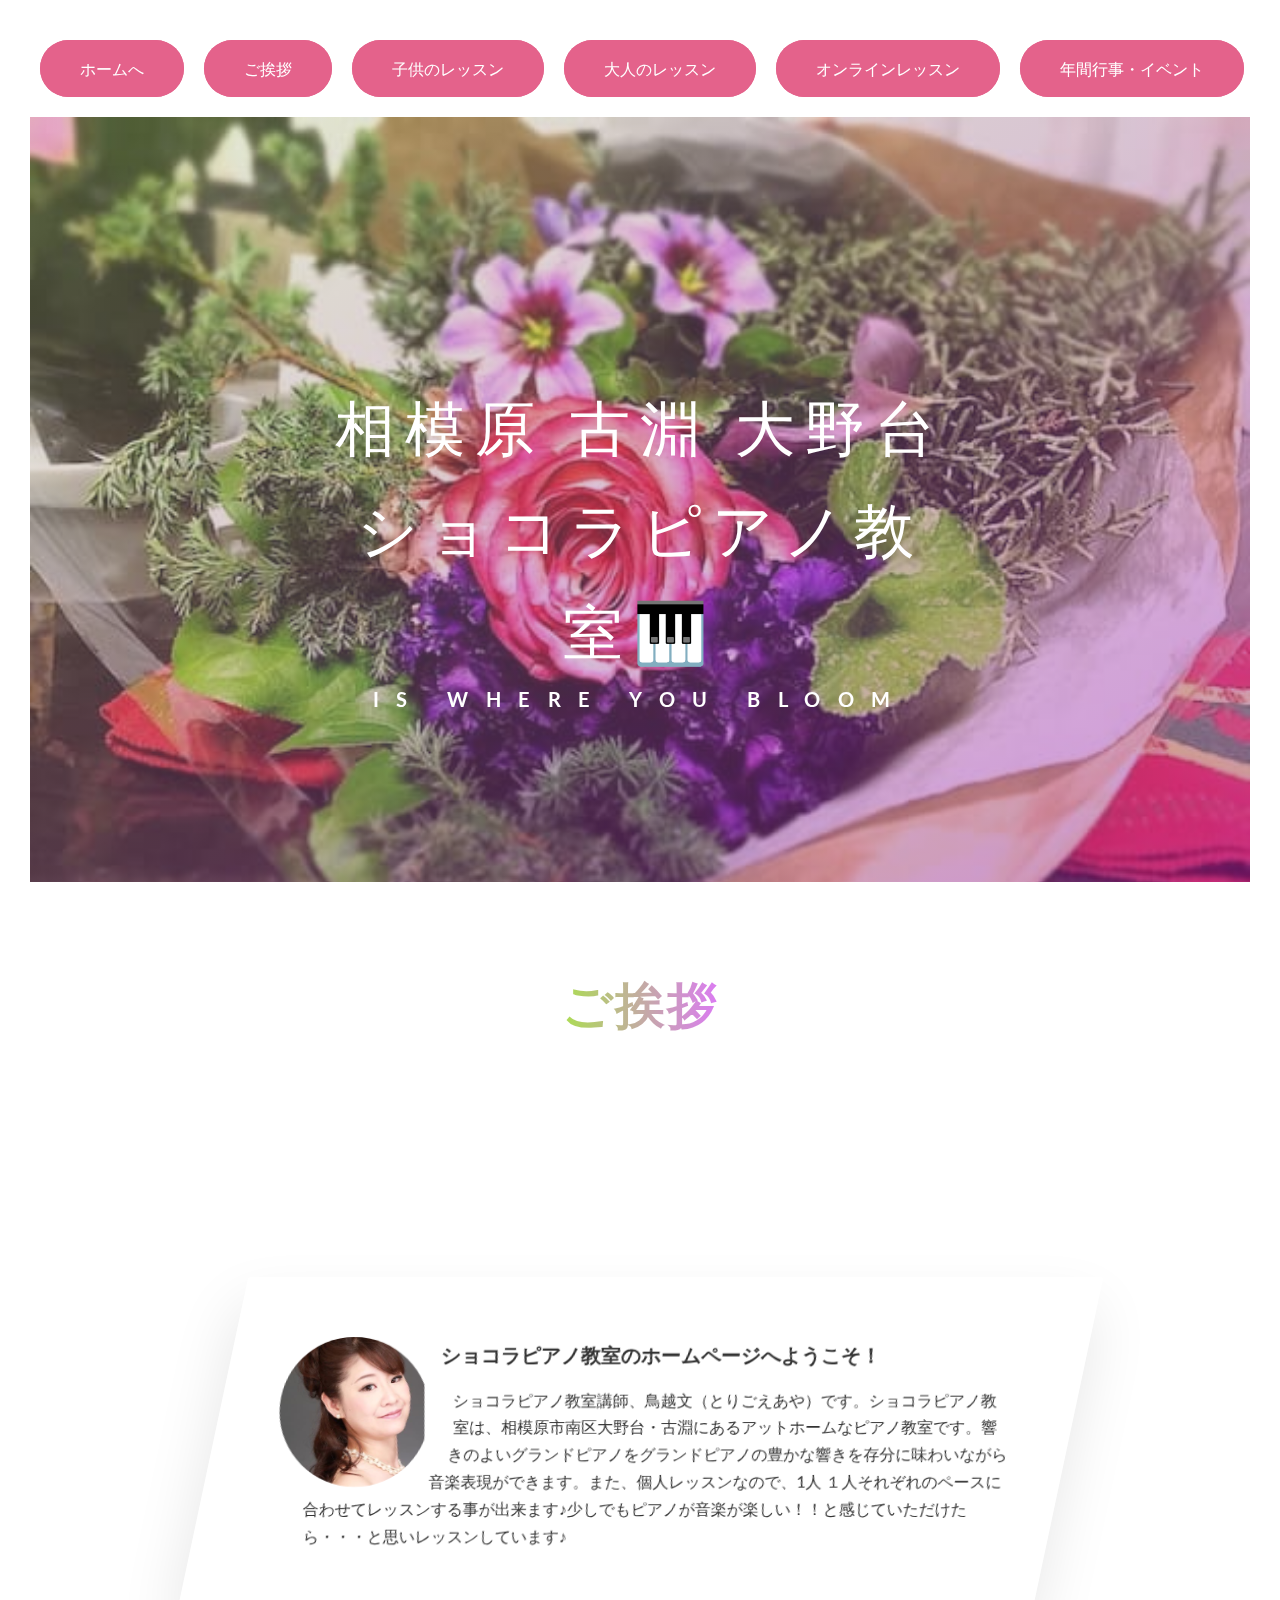
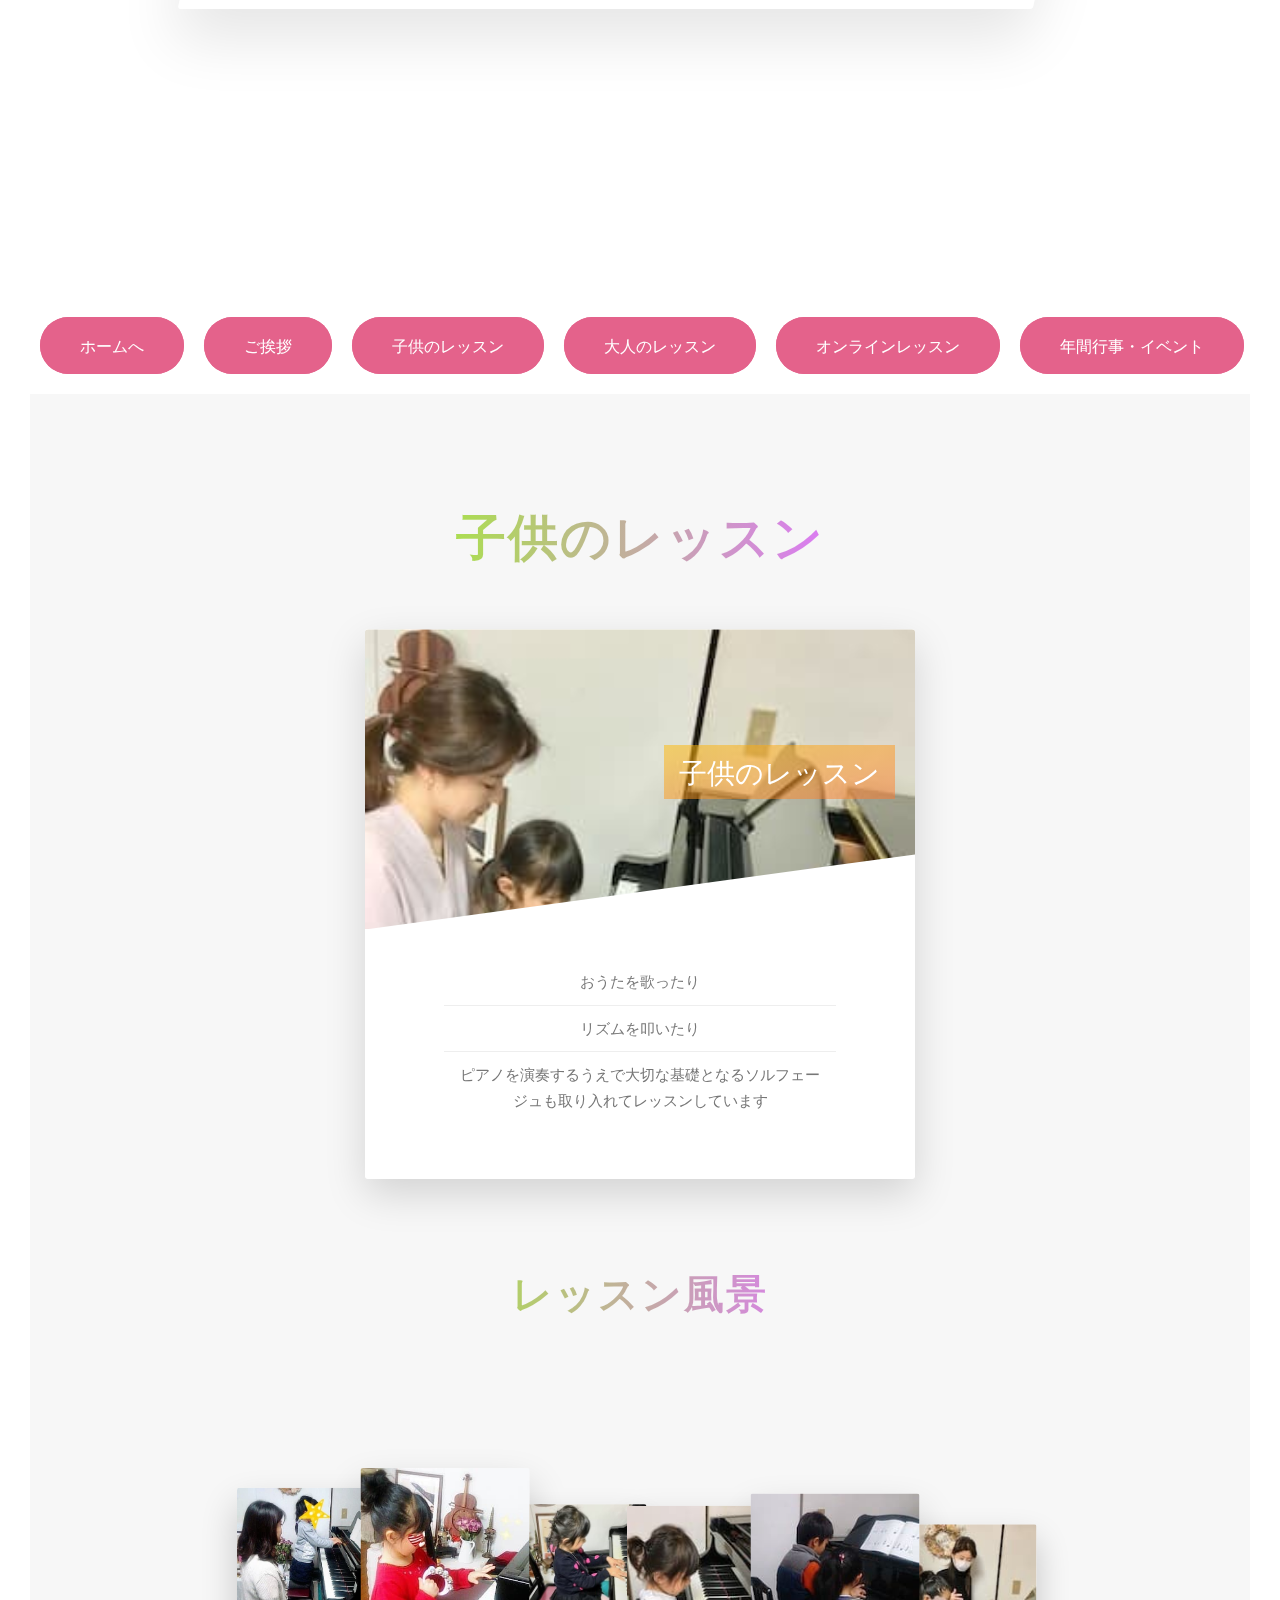
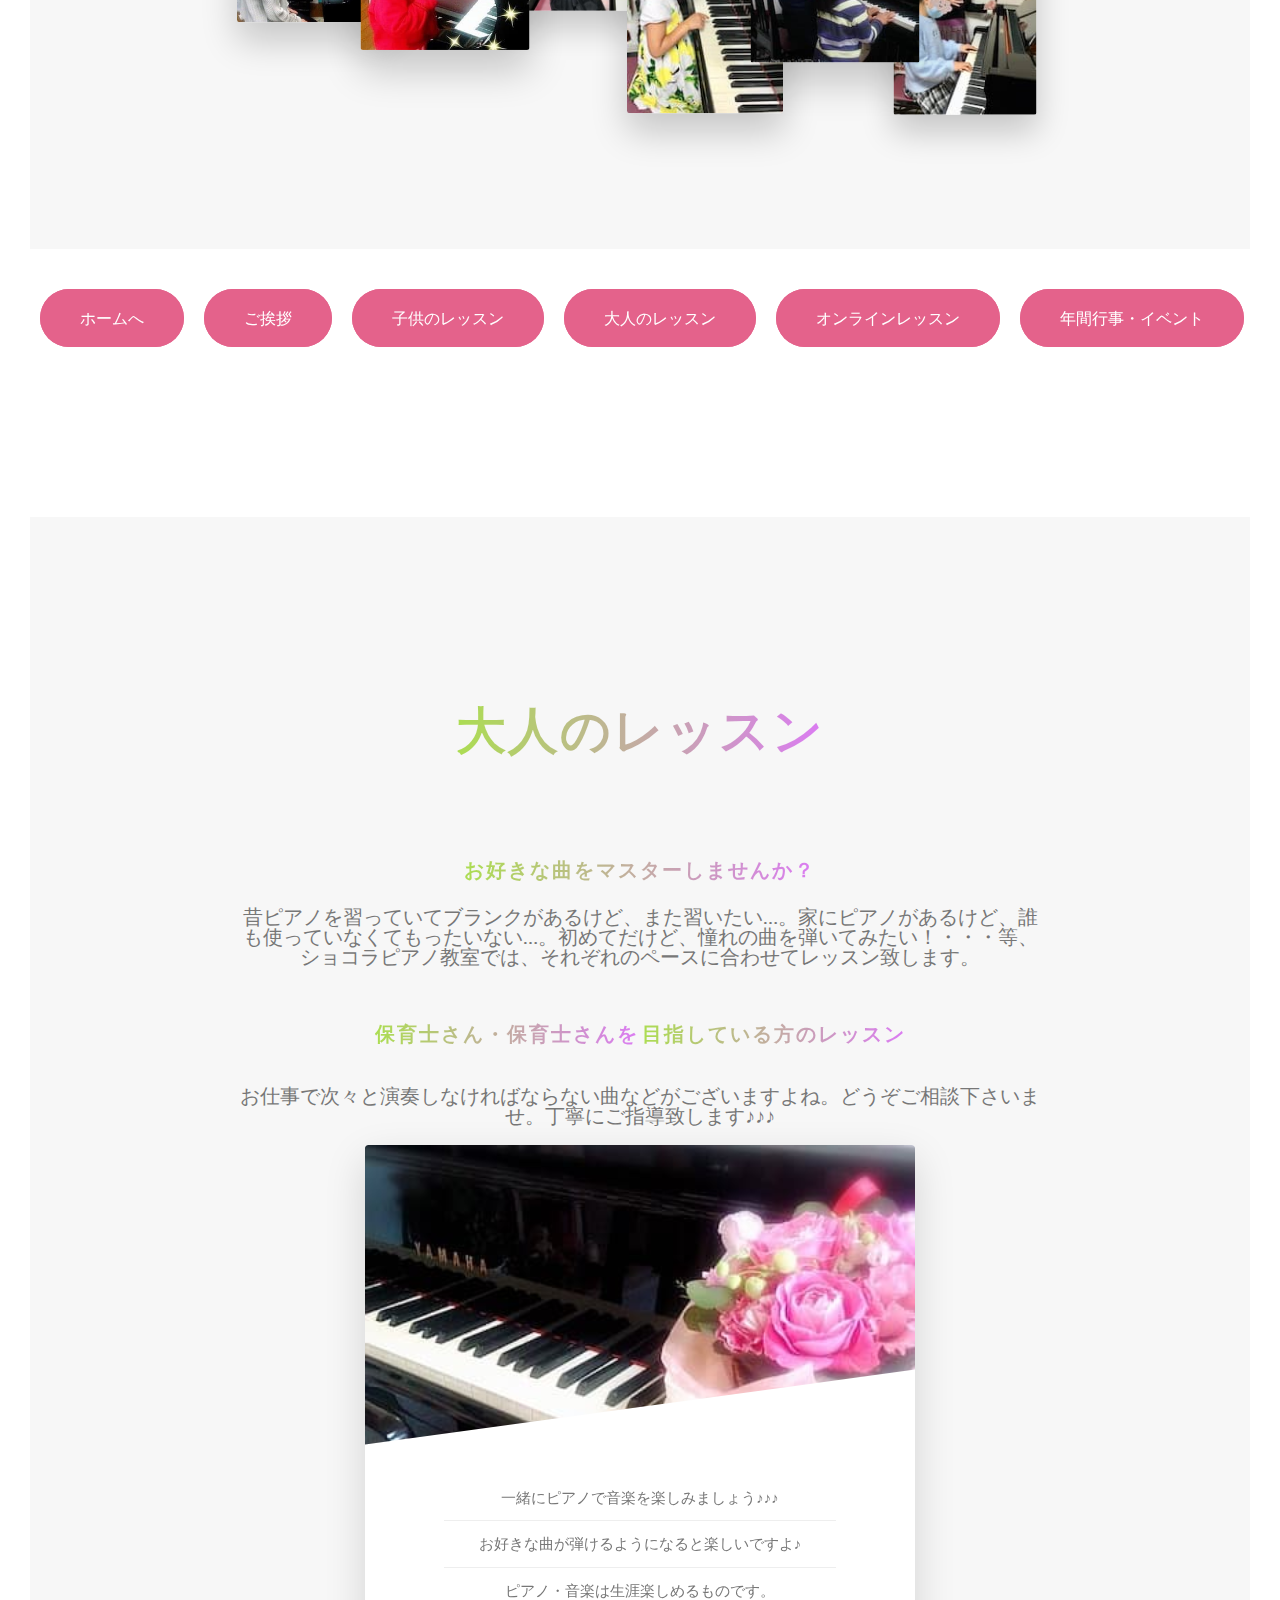
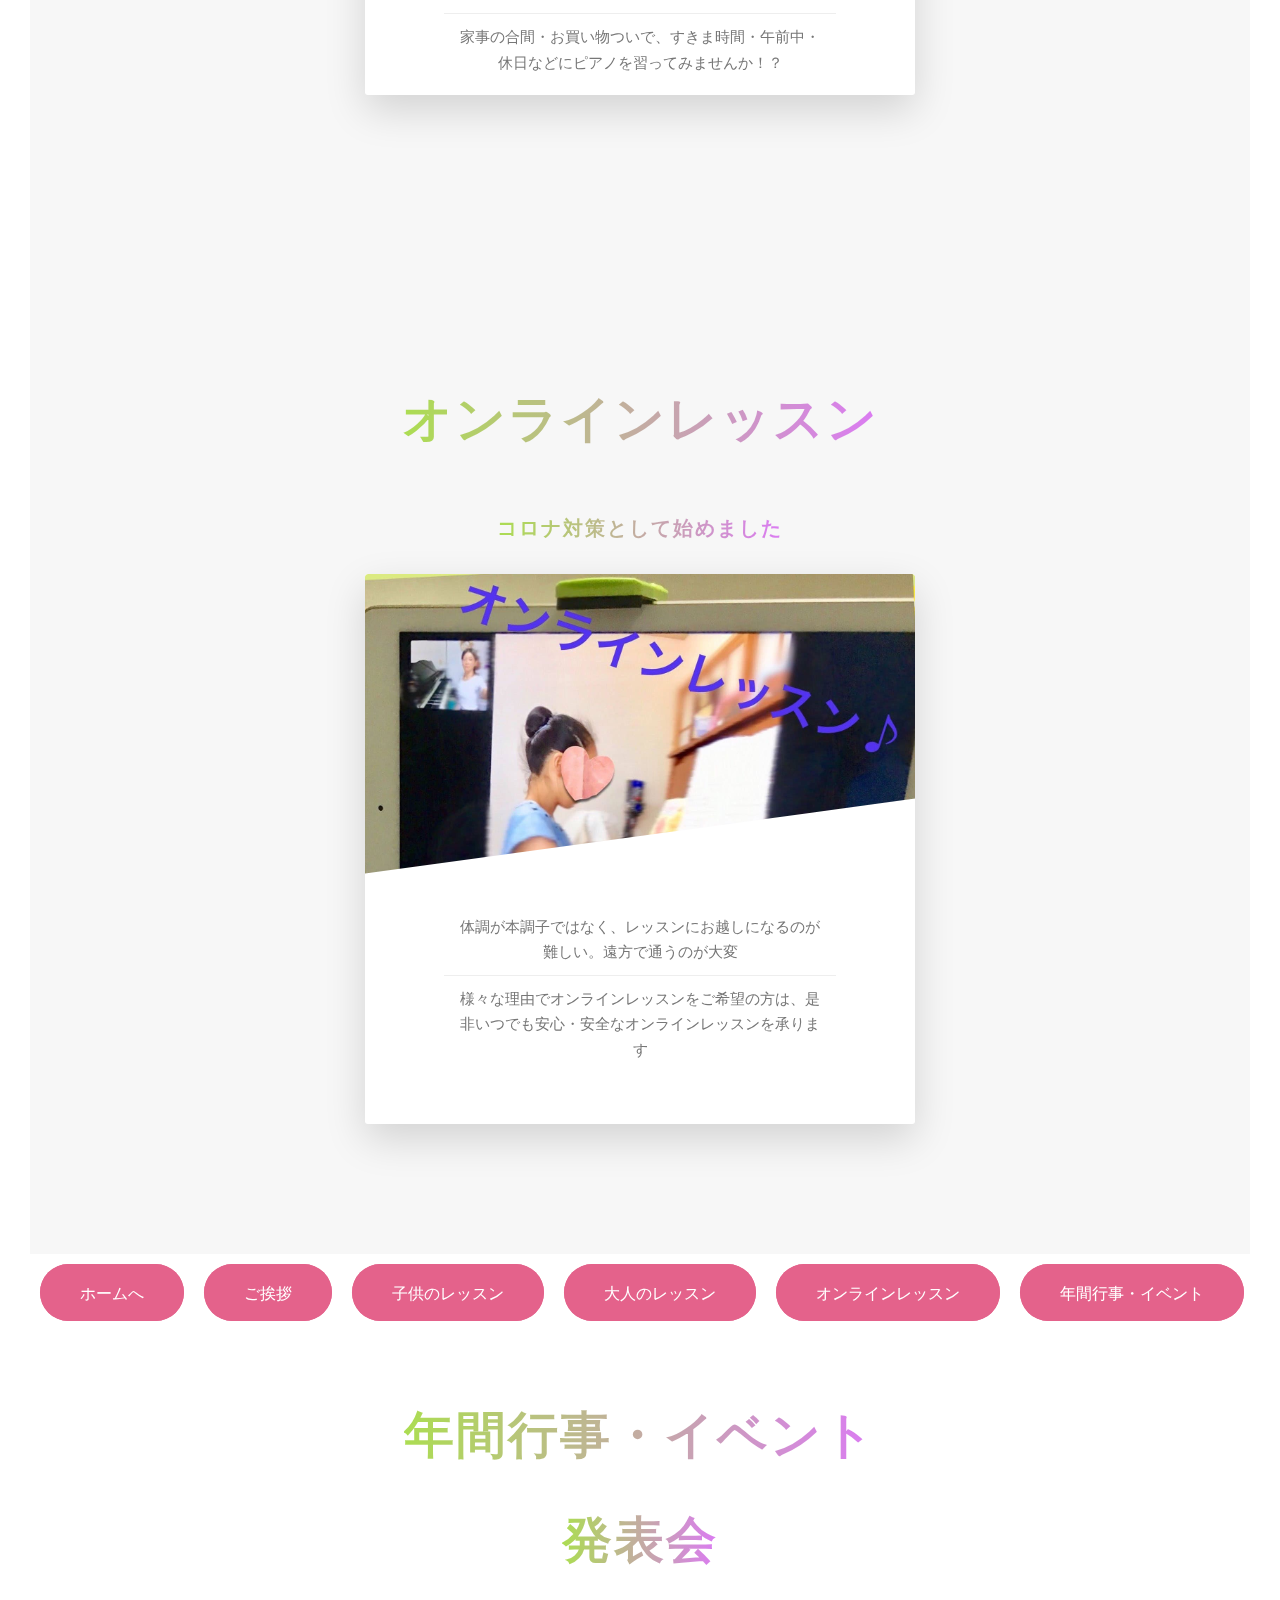
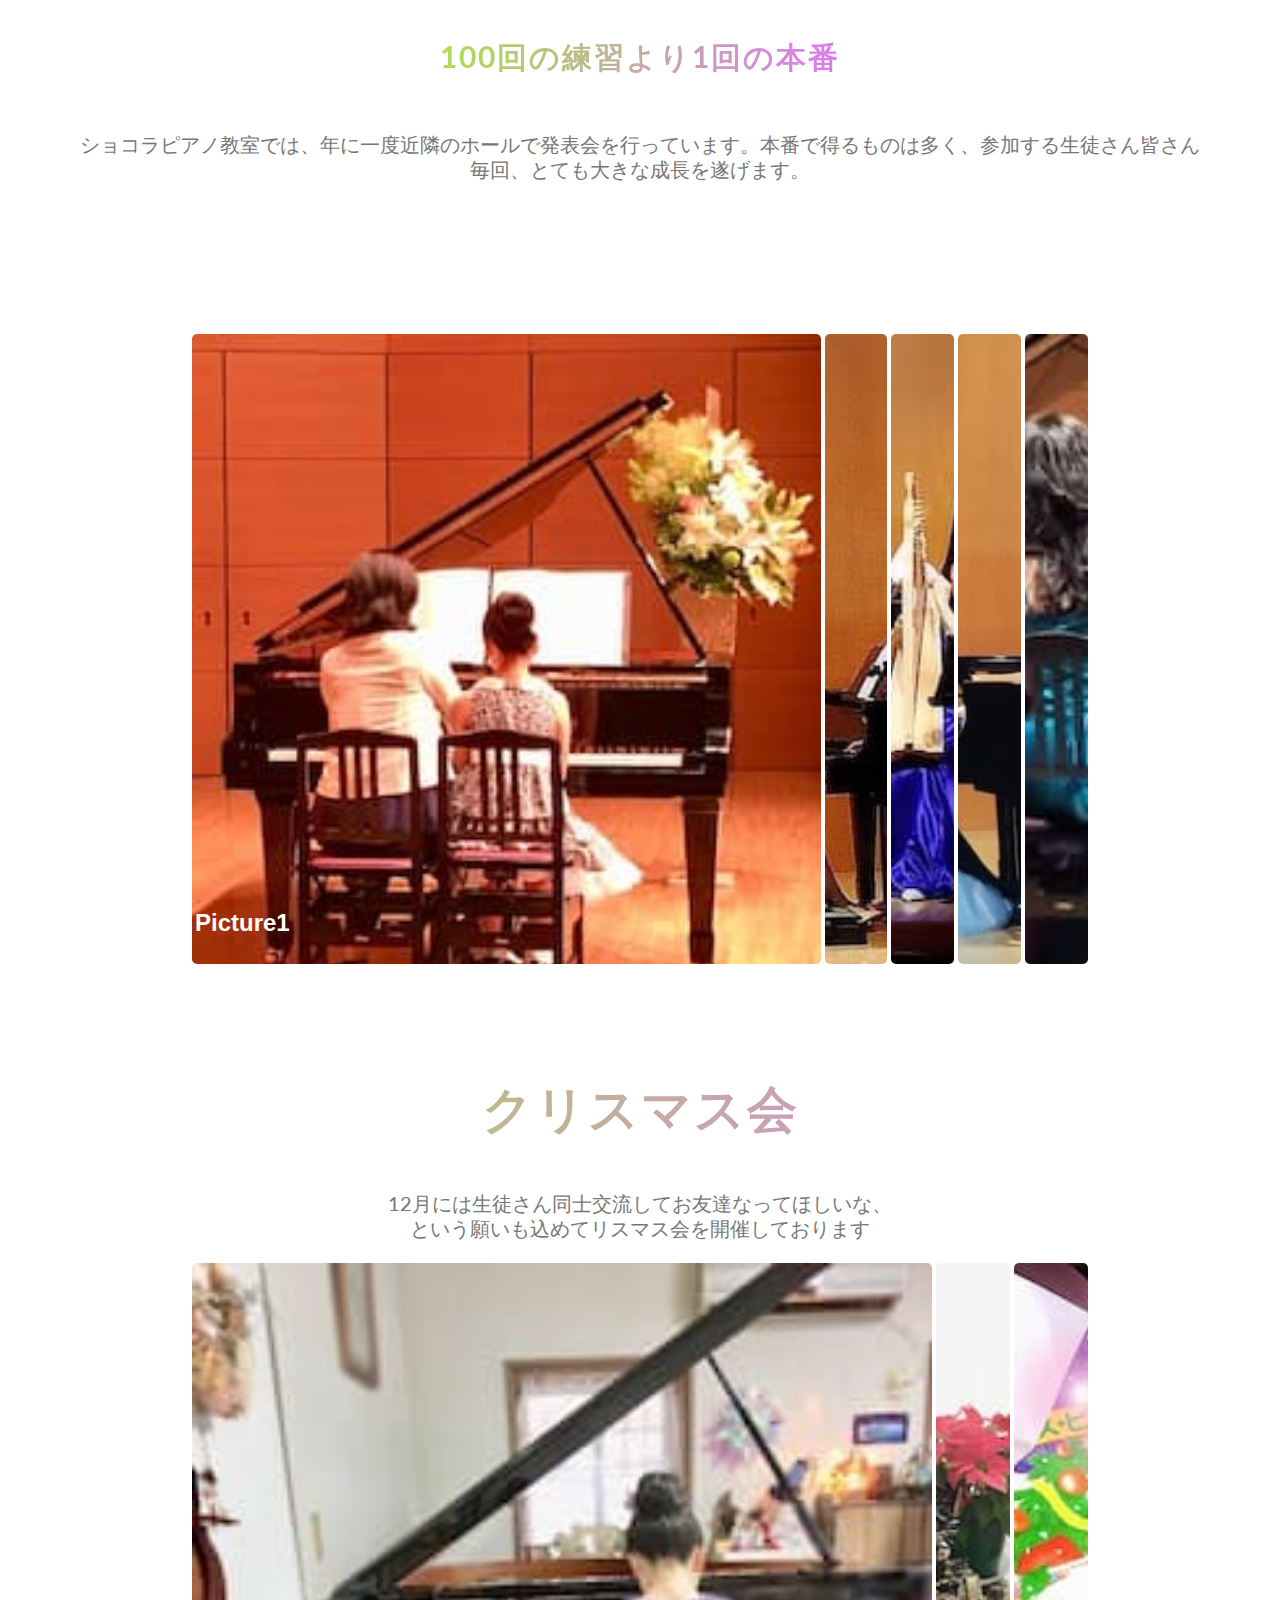
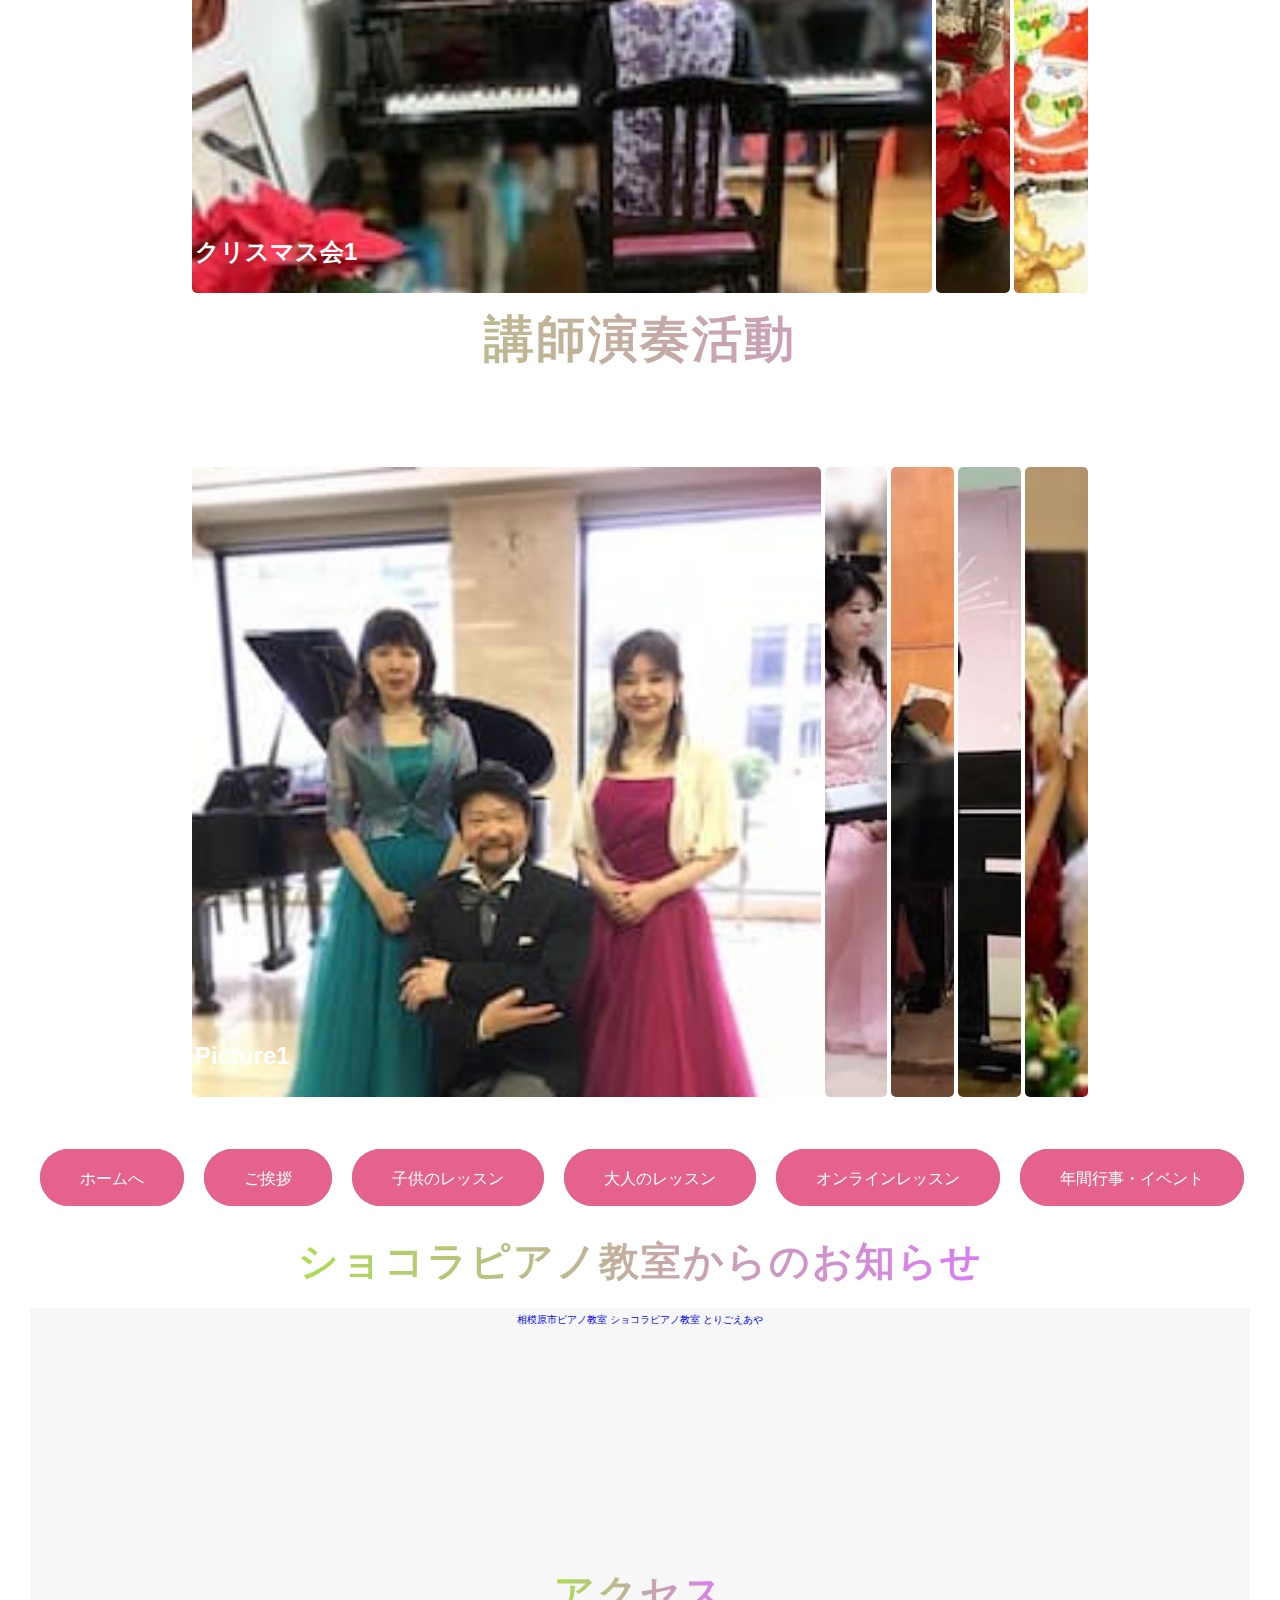
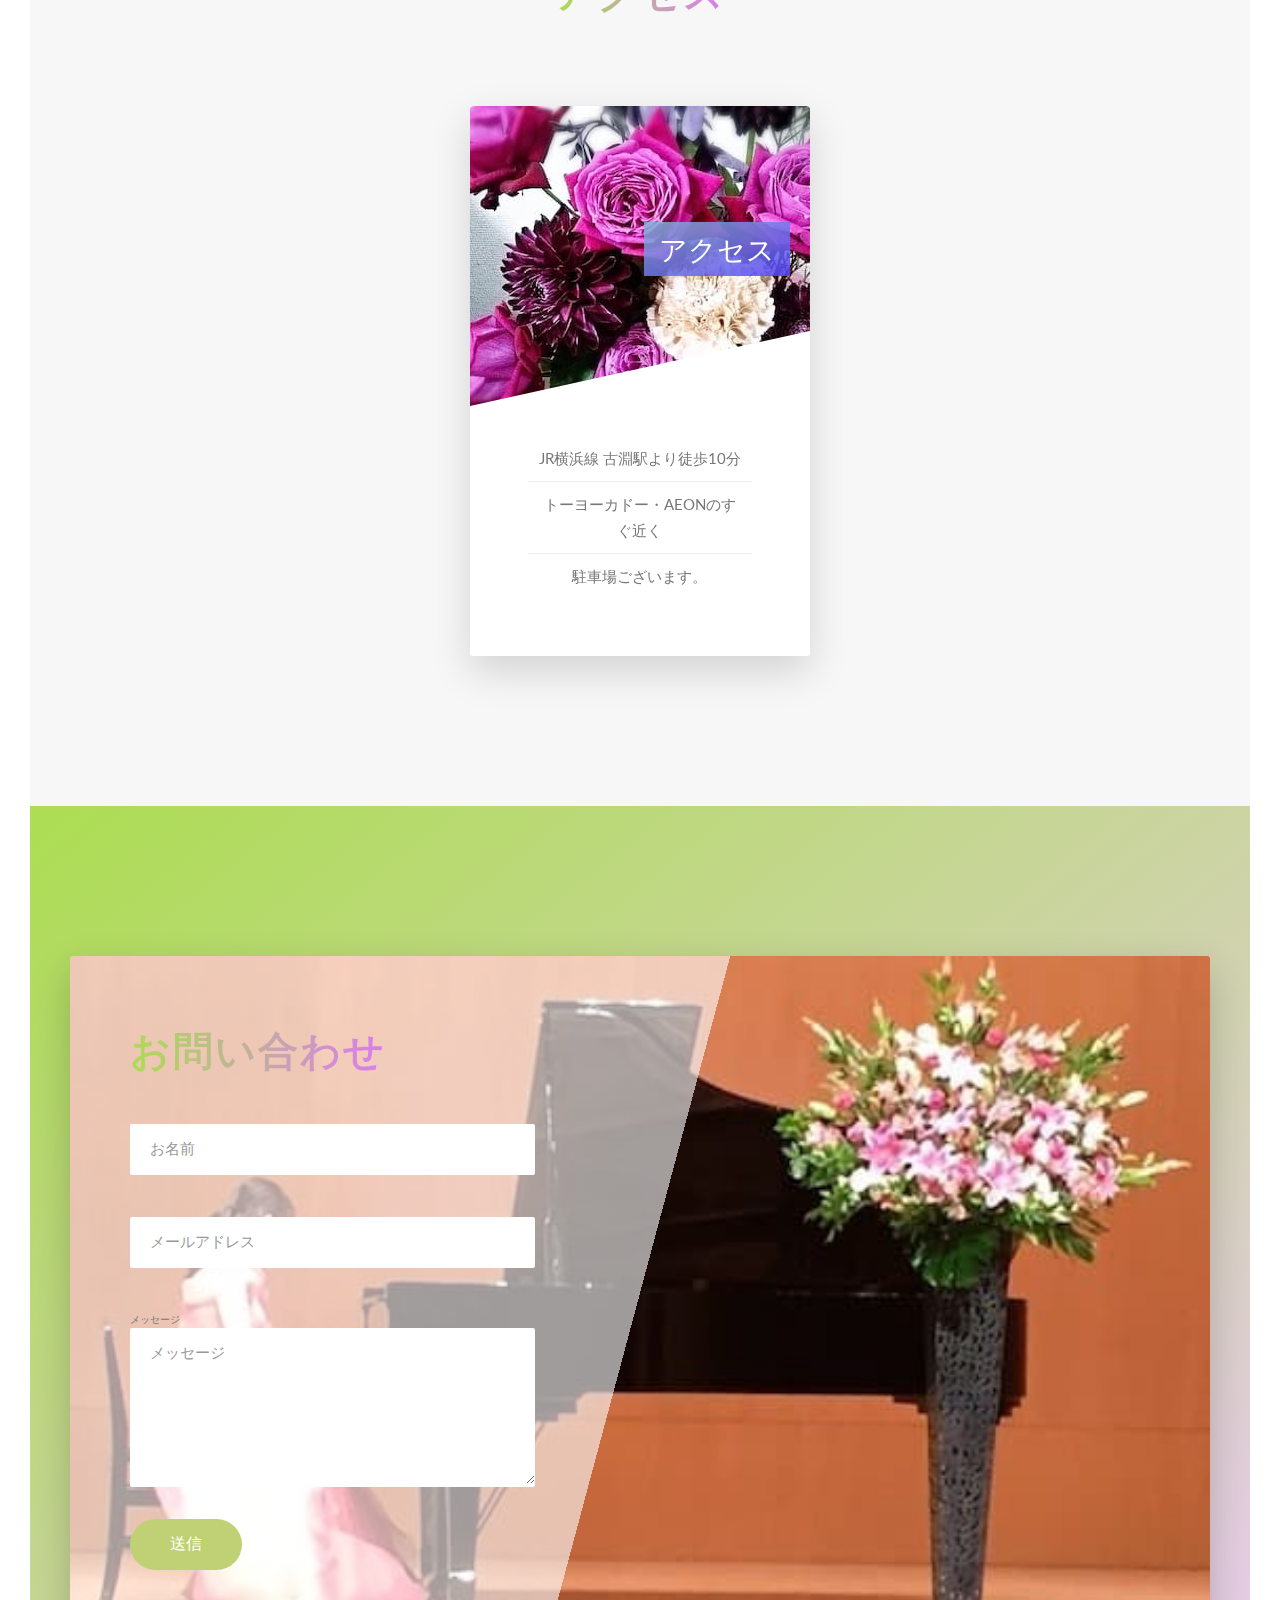
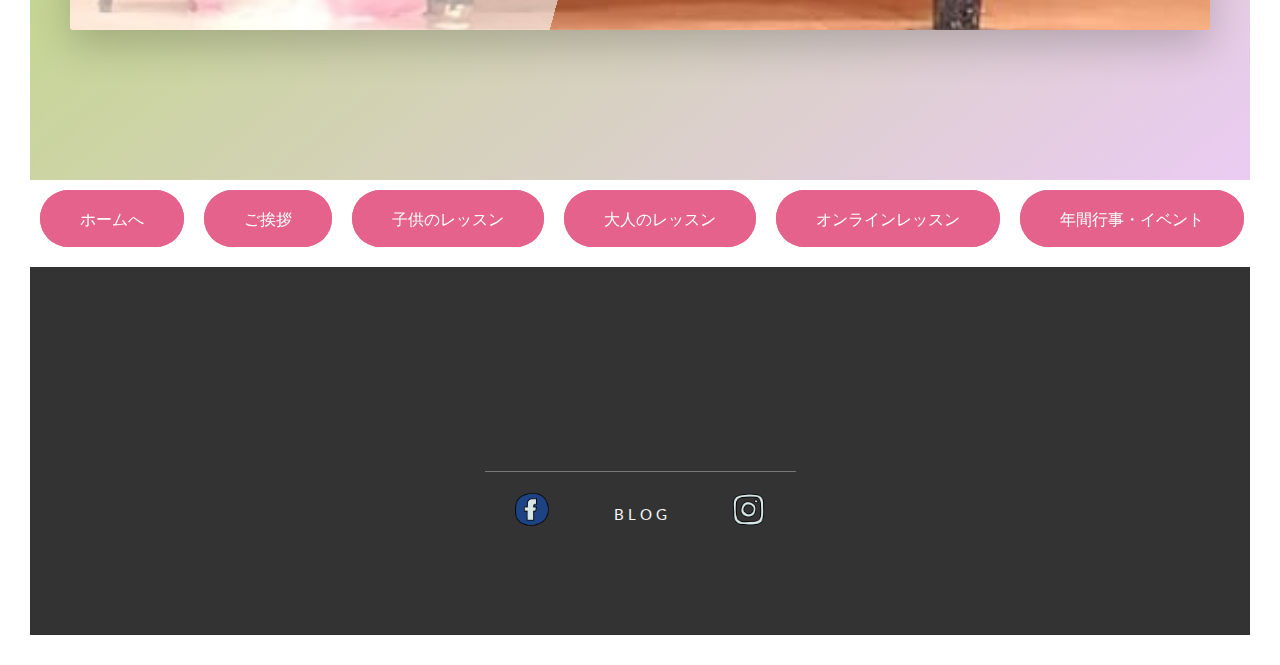
==== commit 018443f1: "images squooshed" ====
--- a/index.html
+++ b/index.html
@@ -144,8 +144,8 @@
                 <div class='row-kids'>
                   <div class='kids_composition'>
                     <img src="img/kids-2.jpg" alt="ショコラピアノ教室 Photo 1" class="kids_composition__photo kids_composition__photo--p1" loading="lazy">
-                    <img src="img/kid-1.jpg" alt="ショコラピアノ教室 Photo 2" class="kids_composition__photo kids_composition__photo--p2" loading="lazy">
-                    <img src="img/kid-4.jpg" alt="ショコラピアノ教室 Photo 3" class="kids_composition__photo kids_composition__photo--p3" loading="lazy">
+                    <img src="img/kids-1.jpg" alt="ショコラピアノ教室 Photo 2" class="kids_composition__photo kids_composition__photo--p2" loading="lazy">
+                    <img src="img/kids-4.jpg" alt="ショコラピアノ教室 Photo 3" class="kids_composition__photo kids_composition__photo--p3" loading="lazy">
                    </div>
                 </div>
                   <div class='row-kids'>
